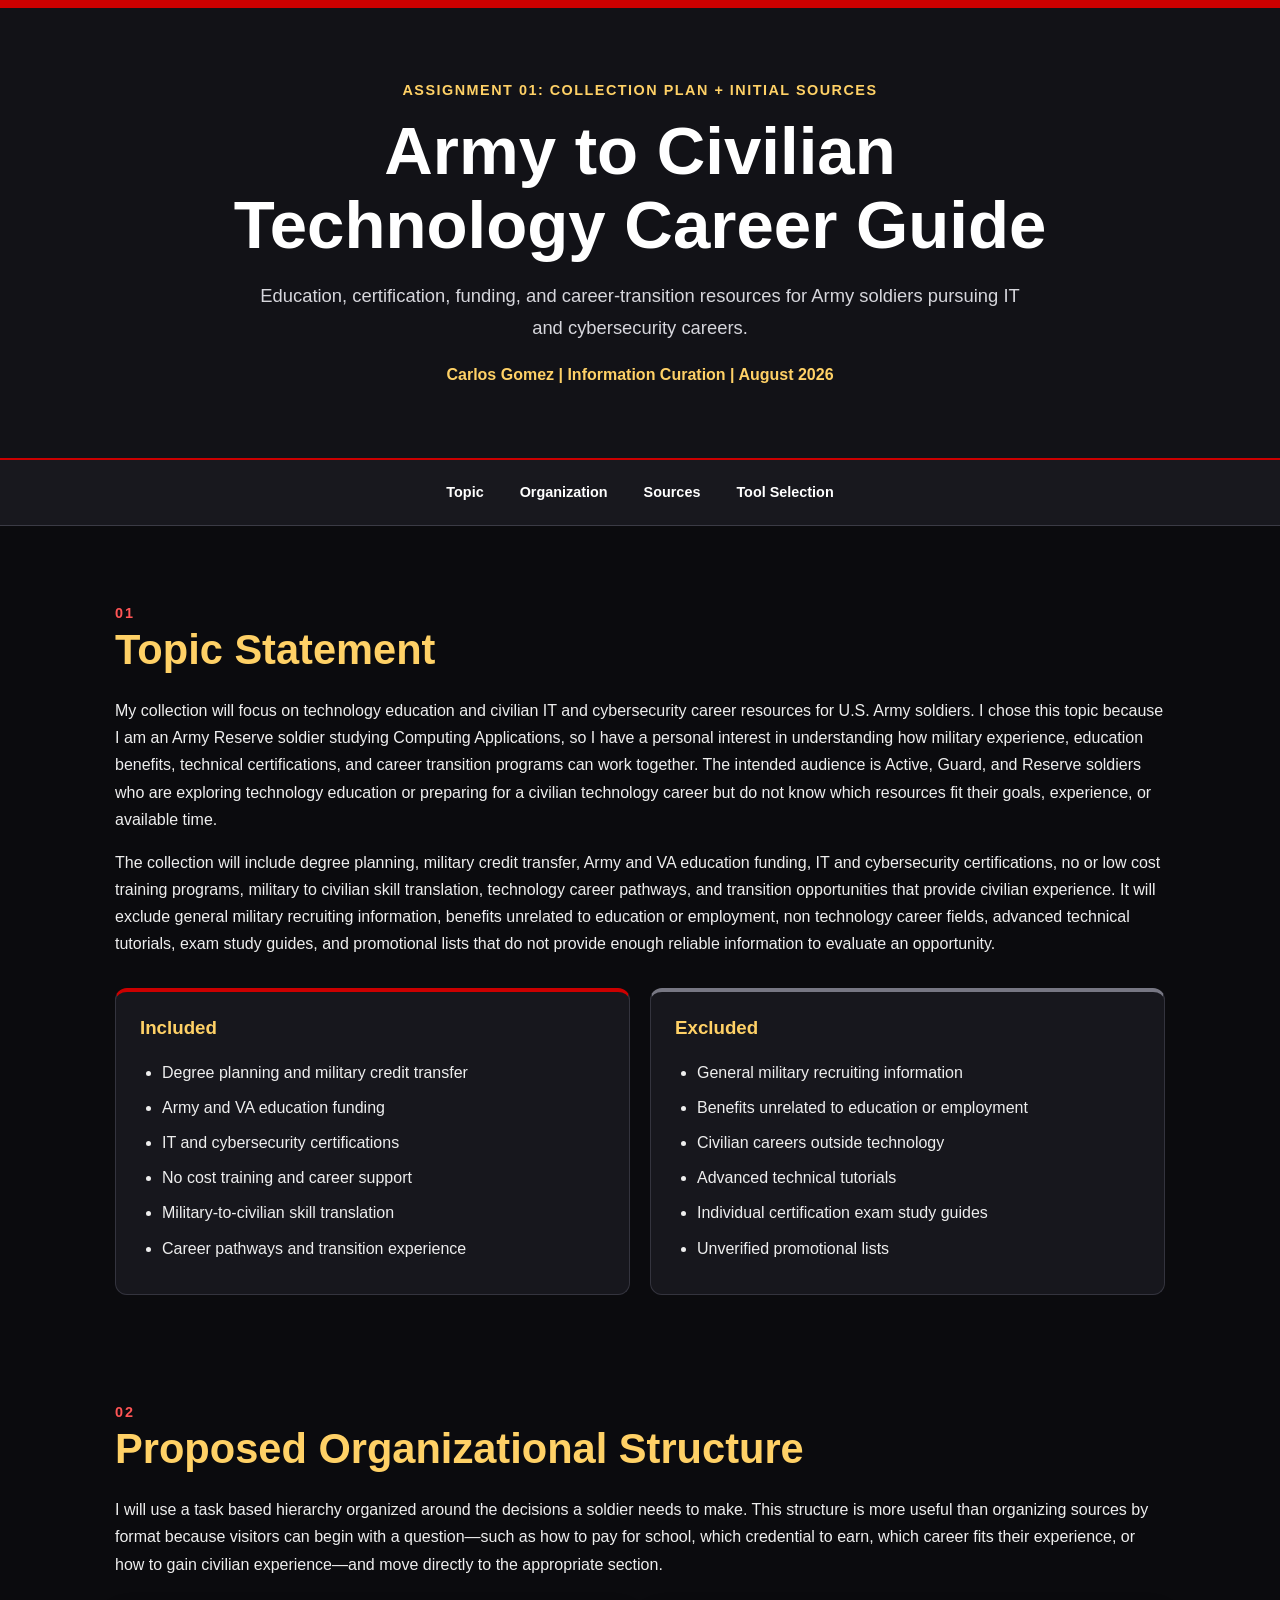
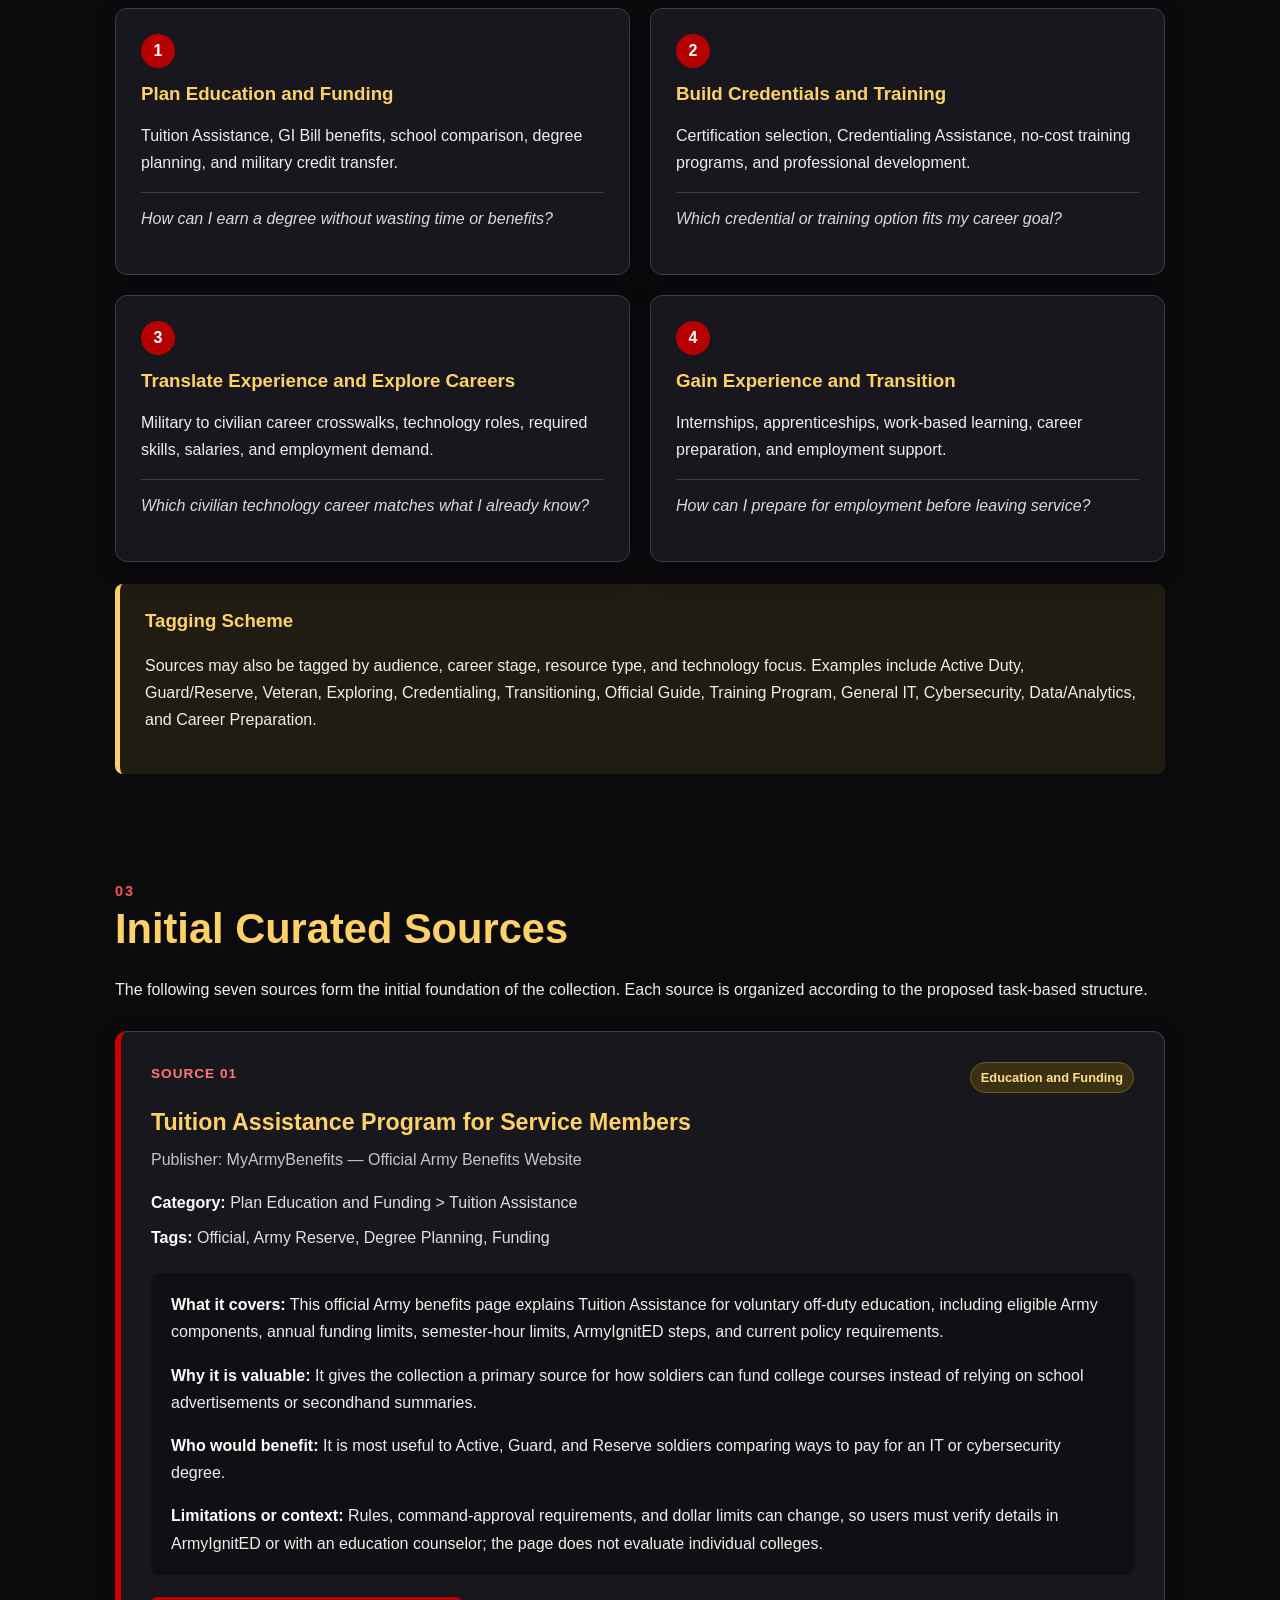
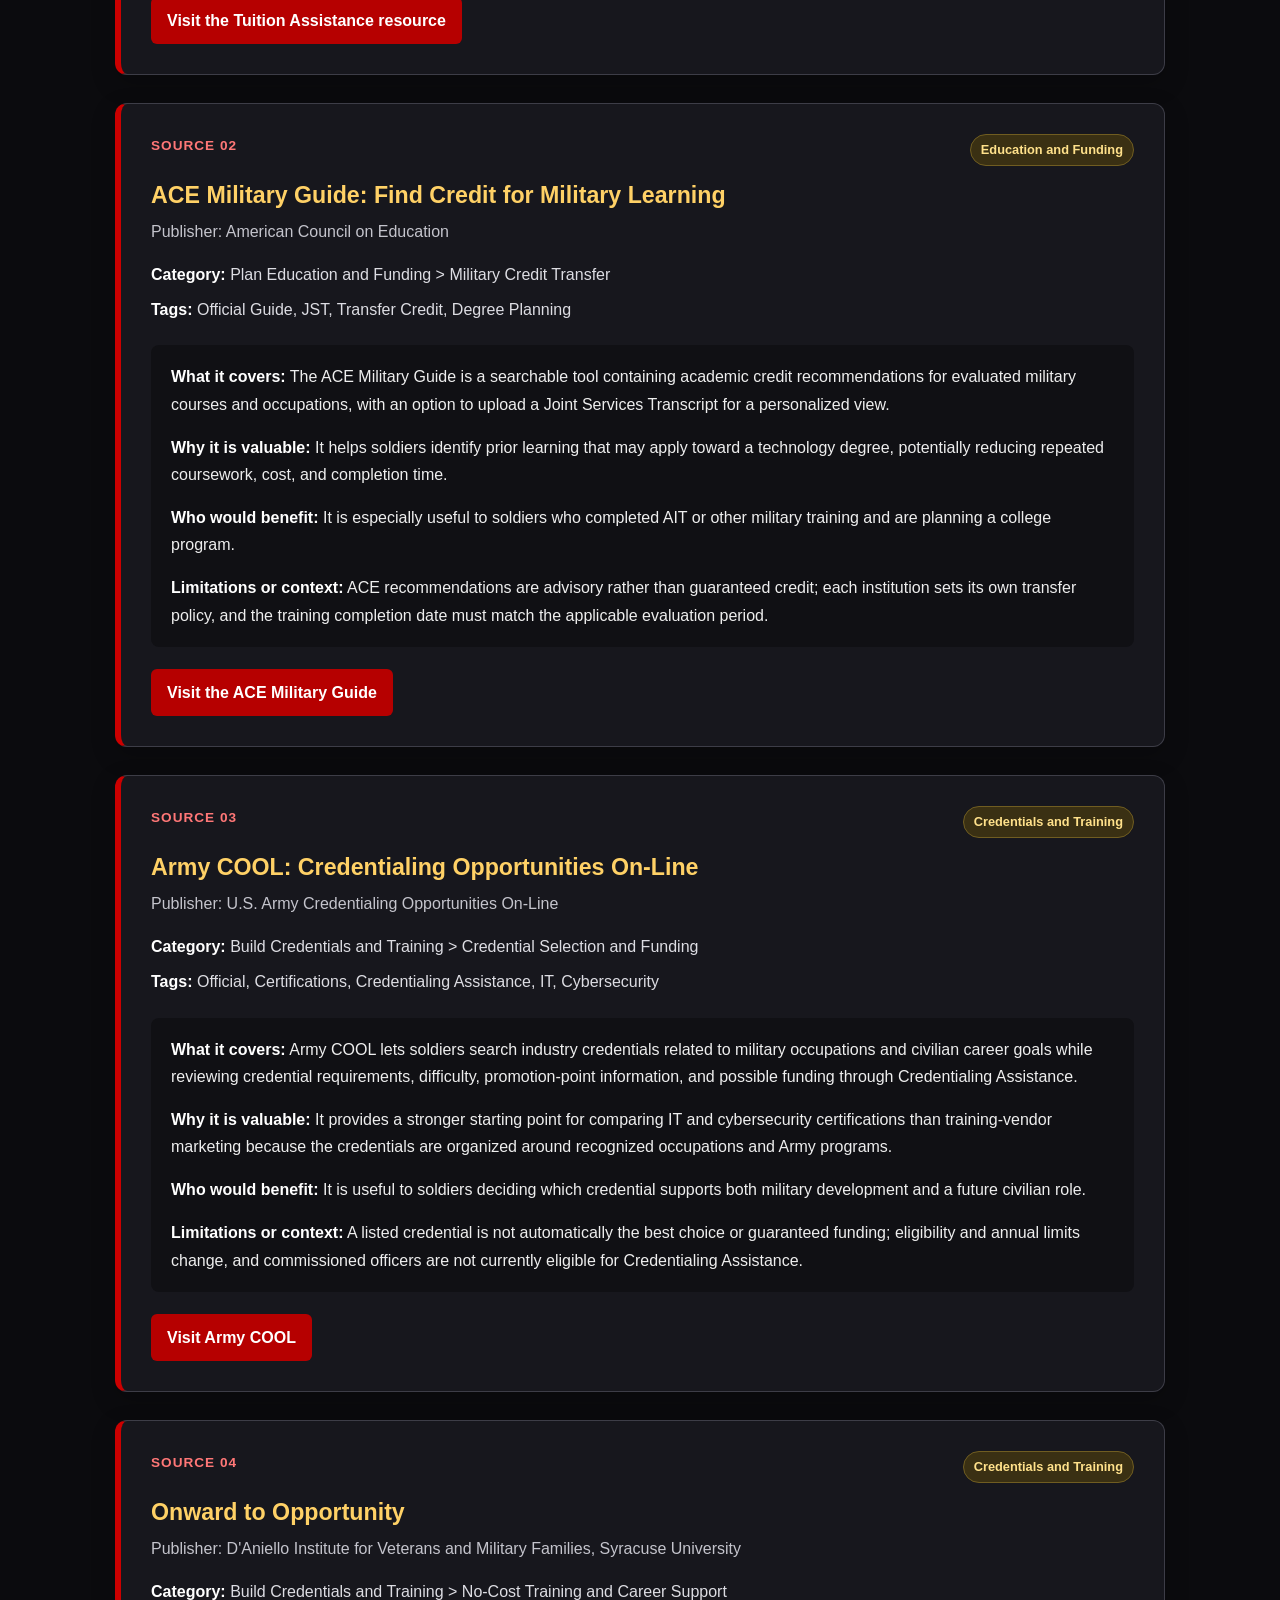
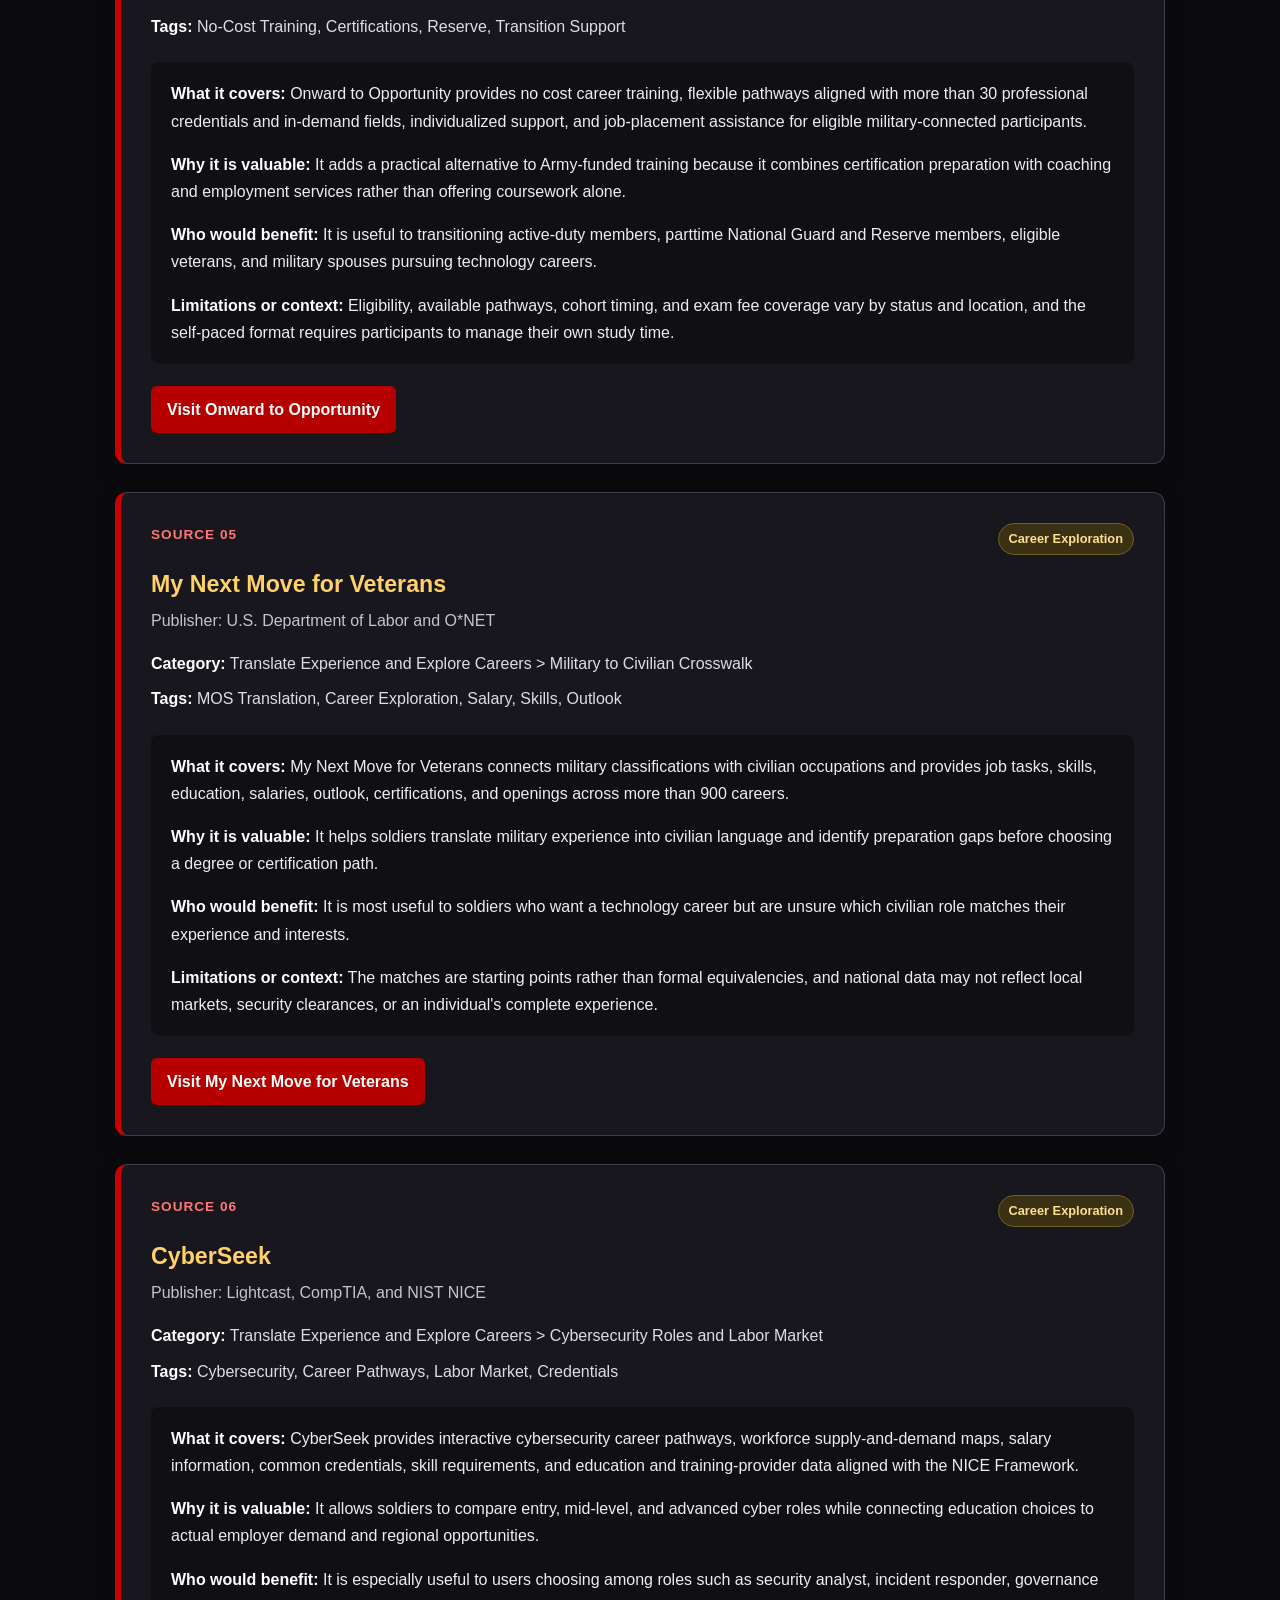
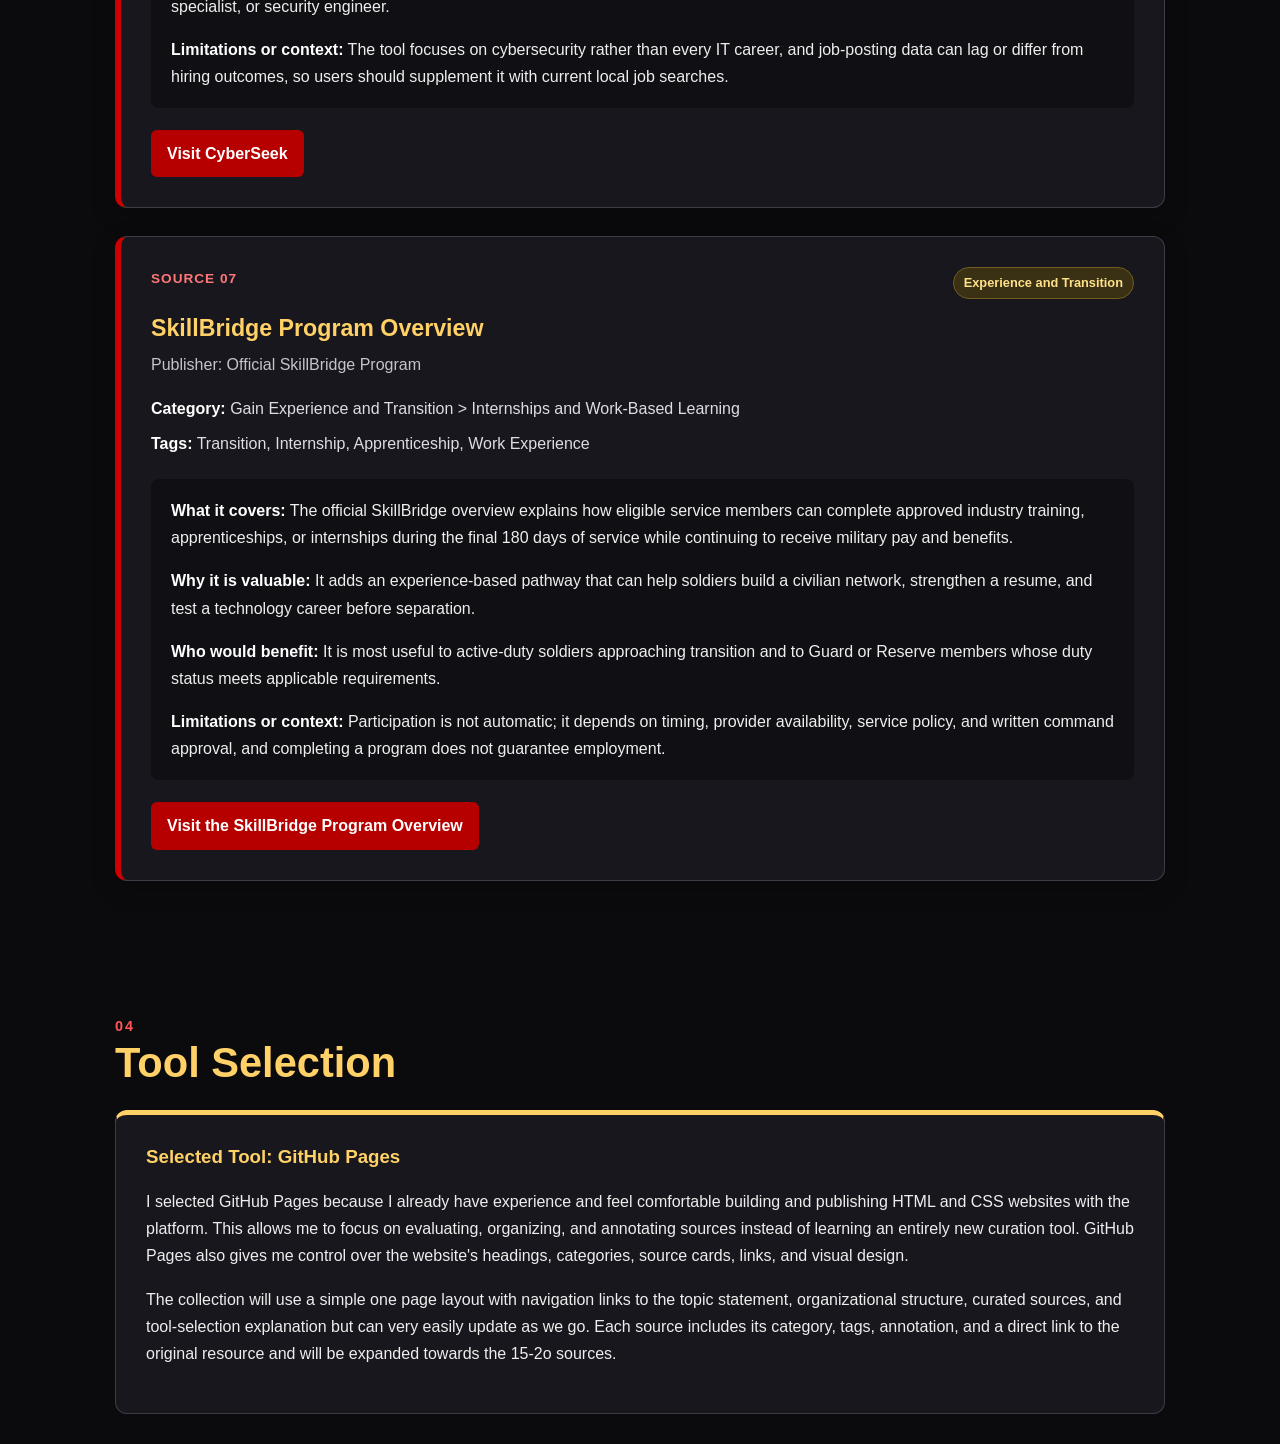
==== index.html @ 77d9b4c1 "Refactor text for consistency and clarity Updated various phrases for consistency and clarity throug" ====
<!DOCTYPE html>
<html lang="en">
<head>
    <meta charset="UTF-8">
    <meta name="viewport" content="width=device-width, initial-scale=1.0">

    <meta
        name="description"
        content="A curated collection of technology education and civilian IT and cybersecurity career resources for Army soldiers."
    >

    <title>Army to Civilian Technology Career Guide</title>

    <link rel="stylesheet" href="style.css">
</head>

<body>

    <header class="site-header">
        <div class="header-content">
            <p class="assignment-label">Assignment 01: Collection Plan + Initial Sources</p>

            <h1>Army to Civilian Technology Career Guide</h1>

            <p class="subtitle">
                Education, certification, funding, and career-transition resources
                for Army soldiers pursuing IT and cybersecurity careers.
            </p>

            <p class="student-information">
                Carlos Gomez | Information Curation | August 2026
            </p>
        </div>
    </header>

    <nav class="main-navigation" aria-label="Main navigation">
        <a href="#topic">Topic</a>
        <a href="#organization">Organization</a>
        <a href="#sources">Sources</a>
        <a href="#tool">Tool Selection</a>
    </nav>

    <main>

        <!-- SECTION 1: TOPIC STATEMENT -->
        <section id="topic" class="content-section">

            <p class="section-number">01</p>
            <h2>Topic Statement</h2>

            <p>
                My collection will focus on technology education and civilian IT and
                cybersecurity career resources for U.S. Army soldiers. I chose this
                topic because I am an Army Reserve soldier studying Computing
                Applications, so I have a personal interest in understanding how
                military experience, education benefits, technical certifications,
                and career transition programs can work together. The intended
                audience is Active, Guard, and Reserve soldiers who are exploring
                technology education or preparing for a civilian technology career
                but do not know which resources fit their goals, experience, or
                available time.
            </p>

            <p>
                The collection will include degree planning, military credit transfer,
                Army and VA education funding, IT and cybersecurity certifications,
                no or low cost training programs, military to civilian skill translation,
                technology career pathways, and transition opportunities that provide
                civilian experience. It will exclude general military recruiting
                information, benefits unrelated to education or employment,
                non technology career fields, advanced technical tutorials, exam study
                guides, and promotional lists that do not provide enough reliable
                information to evaluate an opportunity.
            </p>

            <div class="scope-grid">

                <article class="scope-card included">
                    <h3>Included</h3>

                    <ul>
                        <li>Degree planning and military credit transfer</li>
                        <li>Army and VA education funding</li>
                        <li>IT and cybersecurity certifications</li>
                        <li>No cost training and career support</li>
                        <li>Military-to-civilian skill translation</li>
                        <li>Career pathways and transition experience</li>
                    </ul>
                </article>

                <article class="scope-card excluded">
                    <h3>Excluded</h3>

                    <ul>
                        <li>General military recruiting information</li>
                        <li>Benefits unrelated to education or employment</li>
                        <li>Civilian careers outside technology</li>
                        <li>Advanced technical tutorials</li>
                        <li>Individual certification exam study guides</li>
                        <li>Unverified promotional lists</li>
                    </ul>
                </article>

            </div>
        </section>

        <!-- SECTION 2: ORGANIZATIONAL STRUCTURE -->
        <section id="organization" class="content-section">

            <p class="section-number">02</p>
            <h2>Proposed Organizational Structure</h2>

            <p>
                I will use a task based hierarchy organized around the decisions a
                soldier needs to make. This structure is more useful than organizing
                sources by format because visitors can begin with a question—such as
                how to pay for school, which credential to earn, which career fits
                their experience, or how to gain civilian experience—and move directly
                to the appropriate section.
            </p>

            <div class="category-grid">

                <article class="category-card">
                    <span class="category-number">1</span>
                    <h3>Plan Education and Funding</h3>

                    <p>
                        Tuition Assistance, GI Bill benefits, school comparison,
                        degree planning, and military credit transfer.
                    </p>

                    <p class="question">
                        How can I earn a degree without wasting time or benefits?
                    </p>
                </article>

                <article class="category-card">
                    <span class="category-number">2</span>
                    <h3>Build Credentials and Training</h3>

                    <p>
                        Certification selection, Credentialing Assistance, no-cost
                        training programs, and professional development.
                    </p>

                    <p class="question">
                        Which credential or training option fits my career goal?
                    </p>
                </article>

                <article class="category-card">
                    <span class="category-number">3</span>
                    <h3>Translate Experience and Explore Careers</h3>

                    <p>
                        Military to civilian career crosswalks, technology roles,
                        required skills, salaries, and employment demand.
                    </p>

                    <p class="question">
                        Which civilian technology career matches what I already know?
                    </p>
                </article>

                <article class="category-card">
                    <span class="category-number">4</span>
                    <h3>Gain Experience and Transition</h3>

                    <p>
                        Internships, apprenticeships, work-based learning, career
                        preparation, and employment support.
                    </p>

                    <p class="question">
                        How can I prepare for employment before leaving service?
                    </p>
                </article>

            </div>

            <div class="tagging-box">
                <h3>Tagging Scheme</h3>

                <p>
                    Sources may also be tagged by audience, career stage, resource
                    type, and technology focus. Examples include Active Duty,
                    Guard/Reserve, Veteran, Exploring, Credentialing, Transitioning,
                    Official Guide, Training Program, General IT, Cybersecurity,
                    Data/Analytics, and Career Preparation.
                </p>
            </div>
        </section>

        <!-- SECTION 3: INITIAL SOURCES -->
        <section id="sources" class="content-section">

            <p class="section-number">03</p>
            <h2>Initial Curated Sources</h2>

            <p class="section-introduction">
                The following seven sources form the initial foundation of the
                collection. Each source is organized according to the proposed
                task-based structure.
            </p>

            <!-- SOURCE 1 -->
            <article class="source-card">

                <div class="source-top">
                    <span class="source-number">Source 01</span>
                    <span class="category-badge">Education and Funding</span>
                </div>

                <h3>Tuition Assistance Program for Service Members</h3>

                <p class="publisher">
                    Publisher: MyArmyBenefits — Official Army Benefits Website
                </p>

                <p class="placement">
                    <strong>Category:</strong>
                    Plan Education and Funding &gt; Tuition Assistance
                </p>

                <p class="tags">
                    <strong>Tags:</strong>
                    Official, Army Reserve, Degree Planning, Funding
                </p>

                <div class="annotation">
                    <p>
                        <strong>What it covers:</strong> This official Army benefits
                        page explains Tuition Assistance for voluntary off-duty
                        education, including eligible Army components, annual funding
                        limits, semester-hour limits, ArmyIgnitED steps, and current
                        policy requirements.
                    </p>

                    <p>
                        <strong>Why it is valuable:</strong> It gives the collection a
                        primary source for how soldiers can fund college courses instead
                        of relying on school advertisements or secondhand summaries.
                    </p>

                    <p>
                        <strong>Who would benefit:</strong> It is most useful to Active,
                        Guard, and Reserve soldiers comparing ways to pay for an IT or
                        cybersecurity degree.
                    </p>

                    <p>
                        <strong>Limitations or context:</strong> Rules, command-approval
                        requirements, and dollar limits can change, so users must verify
                        details in ArmyIgnitED or with an education counselor; the page
                        does not evaluate individual colleges.
                    </p>
                </div>

                <a
                    class="source-link"
                    href="https://myarmybenefits.us.army.mil/Benefit-Library/Federal-Benefits/Tuition-Assistance-%28TA%29"
                    target="_blank"
                    rel="noopener noreferrer"
                >
                    Visit the Tuition Assistance resource
                </a>
            </article>

            <!-- SOURCE 2 -->
            <article class="source-card">

                <div class="source-top">
                    <span class="source-number">Source 02</span>
                    <span class="category-badge">Education and Funding</span>
                </div>

                <h3>ACE Military Guide: Find Credit for Military Learning</h3>

                <p class="publisher">
                    Publisher: American Council on Education
                </p>

                <p class="placement">
                    <strong>Category:</strong>
                    Plan Education and Funding &gt; Military Credit Transfer
                </p>

                <p class="tags">
                    <strong>Tags:</strong>
                    Official Guide, JST, Transfer Credit, Degree Planning
                </p>

                <div class="annotation">
                    <p>
                        <strong>What it covers:</strong> The ACE Military Guide is a
                        searchable tool containing academic credit recommendations for
                        evaluated military courses and occupations, with an option to
                        upload a Joint Services Transcript for a personalized view.
                    </p>

                    <p>
                        <strong>Why it is valuable:</strong> It helps soldiers identify
                        prior learning that may apply toward a technology degree,
                        potentially reducing repeated coursework, cost, and completion
                        time.
                    </p>

                    <p>
                        <strong>Who would benefit:</strong> It is especially useful to
                        soldiers who completed AIT or other military training and are
                        planning a college program.
                    </p>

                    <p>
                        <strong>Limitations or context:</strong> ACE recommendations are
                        advisory rather than guaranteed credit; each institution sets
                        its own transfer policy, and the training completion date must
                        match the applicable evaluation period.
                    </p>
                </div>

                <a
                    class="source-link"
                    href="https://militaryguide.acenet.edu/"
                    target="_blank"
                    rel="noopener noreferrer"
                >
                    Visit the ACE Military Guide
                </a>
            </article>

            <!-- SOURCE 3 -->
            <article class="source-card">

                <div class="source-top">
                    <span class="source-number">Source 03</span>
                    <span class="category-badge">Credentials and Training</span>
                </div>

                <h3>Army COOL: Credentialing Opportunities On-Line</h3>

                <p class="publisher">
                    Publisher: U.S. Army Credentialing Opportunities On-Line
                </p>

                <p class="placement">
                    <strong>Category:</strong>
                    Build Credentials and Training &gt; Credential Selection and Funding
                </p>

                <p class="tags">
                    <strong>Tags:</strong>
                    Official, Certifications, Credentialing Assistance, IT, Cybersecurity
                </p>

                <div class="annotation">
                    <p>
                        <strong>What it covers:</strong> Army COOL lets soldiers search
                        industry credentials related to military occupations and
                        civilian career goals while reviewing credential requirements,
                        difficulty, promotion-point information, and possible funding
                        through Credentialing Assistance.
                    </p>

                    <p>
                        <strong>Why it is valuable:</strong> It provides a stronger
                        starting point for comparing IT and cybersecurity certifications
                        than training-vendor marketing because the credentials are
                        organized around recognized occupations and Army programs.
                    </p>

                    <p>
                        <strong>Who would benefit:</strong> It is useful to soldiers
                        deciding which credential supports both military development
                        and a future civilian role.
                    </p>

                    <p>
                        <strong>Limitations or context:</strong> A listed credential is
                        not automatically the best choice or guaranteed funding;
                        eligibility and annual limits change, and commissioned officers
                        are not currently eligible for Credentialing Assistance.
                    </p>
                </div>

                <a
                    class="source-link"
                    href="https://www.cool.osd.mil/army/index.html"
                    target="_blank"
                    rel="noopener noreferrer"
                >
                    Visit Army COOL
                </a>
            </article>

            <!-- SOURCE 4 -->
            <article class="source-card">

                <div class="source-top">
                    <span class="source-number">Source 04</span>
                    <span class="category-badge">Credentials and Training</span>
                </div>

                <h3>Onward to Opportunity</h3>

                <p class="publisher">
                    Publisher: D'Aniello Institute for Veterans and Military Families,
                    Syracuse University
                </p>

                <p class="placement">
                    <strong>Category:</strong>
                    Build Credentials and Training &gt; No-Cost Training and Career Support
                </p>

                <p class="tags">
                    <strong>Tags:</strong>
                    No-Cost Training, Certifications, Reserve, Transition Support
                </p>

                <div class="annotation">
                    <p>
                        <strong>What it covers:</strong> Onward to Opportunity provides
                        no cost career training, flexible pathways aligned with more
                        than 30 professional credentials and in-demand fields,
                        individualized support, and job-placement assistance for
                        eligible military-connected participants.
                    </p>

                    <p>
                        <strong>Why it is valuable:</strong> It adds a practical
                        alternative to Army-funded training because it combines
                        certification preparation with coaching and employment services
                        rather than offering coursework alone.
                    </p>

                    <p>
                        <strong>Who would benefit:</strong> It is useful to transitioning
                        active-duty members, parttime National Guard and Reserve
                        members, eligible veterans, and military spouses pursuing
                        technology careers.
                    </p>

                    <p>
                        <strong>Limitations or context:</strong> Eligibility, available
                        pathways, cohort timing, and exam fee coverage vary by status
                        and location, and the self-paced format requires participants
                        to manage their own study time.
                    </p>
                </div>

                <a
                    class="source-link"
                    href="https://ivmf.syracuse.edu/programs/career-training/about-o2o/"
                    target="_blank"
                    rel="noopener noreferrer"
                >
                    Visit Onward to Opportunity
                </a>
            </article>

            <!-- SOURCE 5 -->
            <article class="source-card">

                <div class="source-top">
                    <span class="source-number">Source 05</span>
                    <span class="category-badge">Career Exploration</span>
                </div>

                <h3>My Next Move for Veterans</h3>

                <p class="publisher">
                    Publisher: U.S. Department of Labor and O*NET
                </p>

                <p class="placement">
                    <strong>Category:</strong>
                    Translate Experience and Explore Careers &gt;
                    Military to Civilian Crosswalk
                </p>

                <p class="tags">
                    <strong>Tags:</strong>
                    MOS Translation, Career Exploration, Salary, Skills, Outlook
                </p>

                <div class="annotation">
                    <p>
                        <strong>What it covers:</strong> My Next Move for Veterans
                        connects military classifications with civilian occupations and
                        provides job tasks, skills, education, salaries, outlook,
                        certifications, and openings across more than 900 careers.
                    </p>

                    <p>
                        <strong>Why it is valuable:</strong> It helps soldiers translate
                        military experience into civilian language and identify
                        preparation gaps before choosing a degree or certification
                        path.
                    </p>

                    <p>
                        <strong>Who would benefit:</strong> It is most useful to soldiers
                        who want a technology career but are unsure which civilian role
                        matches their experience and interests.
                    </p>

                    <p>
                        <strong>Limitations or context:</strong> The matches are starting
                        points rather than formal equivalencies, and national data may
                        not reflect local markets, security clearances, or an
                        individual's complete experience.
                    </p>
                </div>

                <a
                    class="source-link"
                    href="https://www.mynextmove.org/vets/"
                    target="_blank"
                    rel="noopener noreferrer"
                >
                    Visit My Next Move for Veterans
                </a>
            </article>

            <!-- SOURCE 6 -->
            <article class="source-card">

                <div class="source-top">
                    <span class="source-number">Source 06</span>
                    <span class="category-badge">Career Exploration</span>
                </div>

                <h3>CyberSeek</h3>

                <p class="publisher">
                    Publisher: Lightcast, CompTIA, and NIST NICE
                </p>

                <p class="placement">
                    <strong>Category:</strong>
                    Translate Experience and Explore Careers &gt;
                    Cybersecurity Roles and Labor Market
                </p>

                <p class="tags">
                    <strong>Tags:</strong>
                    Cybersecurity, Career Pathways, Labor Market, Credentials
                </p>

                <div class="annotation">
                    <p>
                        <strong>What it covers:</strong> CyberSeek provides interactive
                        cybersecurity career pathways, workforce supply-and-demand
                        maps, salary information, common credentials, skill
                        requirements, and education and training-provider data aligned
                        with the NICE Framework.
                    </p>

                    <p>
                        <strong>Why it is valuable:</strong> It allows soldiers to
                        compare entry, mid-level, and advanced cyber roles while
                        connecting education choices to actual employer demand and
                        regional opportunities.
                    </p>

                    <p>
                        <strong>Who would benefit:</strong> It is especially useful to
                        users choosing among roles such as security analyst, incident
                        responder, governance specialist, or security engineer.
                    </p>

                    <p>
                        <strong>Limitations or context:</strong> The tool focuses on
                        cybersecurity rather than every IT career, and job-posting data
                        can lag or differ from hiring outcomes, so users should
                        supplement it with current local job searches.
                    </p>
                </div>

                <a
                    class="source-link"
                    href="https://www.cyberseek.org/"
                    target="_blank"
                    rel="noopener noreferrer"
                >
                    Visit CyberSeek
                </a>
            </article>

            <!-- SOURCE 7 -->
            <article class="source-card">

                <div class="source-top">
                    <span class="source-number">Source 07</span>
                    <span class="category-badge">Experience and Transition</span>
                </div>

                <h3>SkillBridge Program Overview</h3>

                <p class="publisher">
                    Publisher: Official SkillBridge Program
                </p>

                <p class="placement">
                    <strong>Category:</strong>
                    Gain Experience and Transition &gt;
                    Internships and Work-Based Learning
                </p>

                <p class="tags">
                    <strong>Tags:</strong>
                    Transition, Internship, Apprenticeship, Work Experience
                </p>

                <div class="annotation">
                    <p>
                        <strong>What it covers:</strong> The official SkillBridge
                        overview explains how eligible service members can complete
                        approved industry training, apprenticeships, or internships
                        during the final 180 days of service while continuing to
                        receive military pay and benefits.
                    </p>

                    <p>
                        <strong>Why it is valuable:</strong> It adds an experience-based
                        pathway that can help soldiers build a civilian network,
                        strengthen a resume, and test a technology career before
                        separation.
                    </p>

                    <p>
                        <strong>Who would benefit:</strong> It is most useful to
                        active-duty soldiers approaching transition and to Guard or
                        Reserve members whose duty status meets applicable requirements.
                    </p>

                    <p>
                        <strong>Limitations or context:</strong> Participation is not
                        automatic; it depends on timing, provider availability, service
                        policy, and written command approval, and completing a program
                        does not guarantee employment.
                    </p>
                </div>

                <a
                    class="source-link"
                    href="https://skillbridge.mil/programoverview"
                    target="_blank"
                    rel="noopener noreferrer"
                >
                    Visit the SkillBridge Program Overview
                </a>
            </article>

        </section>

        <!-- SECTION 4: TOOL SELECTION -->
        <section id="tool" class="content-section">

            <p class="section-number">04</p>
            <h2>Tool Selection</h2>

            <div class="tool-card">
                <h3>Selected Tool: GitHub Pages</h3>

                <p>
                    I selected GitHub Pages because I already have experience and feel comfortable building
                    and publishing HTML and CSS websites with the platform. This allows
                    me to focus on evaluating, organizing, and annotating sources
                    instead of learning an entirely new curation tool. GitHub Pages
                    also gives me control over the website's headings, categories,
                    source cards, links, and visual design.
                </p>

                <p>
                    The collection will use a simple one page layout with navigation
                    links to the topic statement, organizational structure, curated
                    sources, and tool-selection explanation but can very easily update as we go. Each source includes its
                    category, tags, annotation, and a direct link to the original
                    resource and will be expanded towards the 15-2o sources.
                    
        
            </div>
        </section>

    </main>

    

</body>
</html>
---- style.css ----
/* BASIC PAGE SETTINGS */

* {
    box-sizing: border-box;
}

html {
    scroll-behavior: smooth;
}

body {
    margin: 0;
    background-color: #0b0b0e;
    color: #eeeeee;
    font-family: Arial, Helvetica, sans-serif;
    font-size: 16px;
    line-height: 1.7;
}

a {
    color: #ff7777;
}

a:hover,
a:focus {
    color: #ffd166;
}


/* HEADER */

.site-header {
    padding: 70px 24px;
    background-color: #121217;
    border-top: 8px solid #cc0000;
    border-bottom: 2px solid #cc0000;
    text-align: center;
}

.header-content {
    width: min(950px, 100%);
    margin: 0 auto;
}

.assignment-label {
    margin: 0 0 12px;
    color: #ffd166;
    font-size: 0.9rem;
    font-weight: bold;
    letter-spacing: 1.5px;
    text-transform: uppercase;
}

.site-header h1 {
    max-width: 850px;
    margin: 0 auto 18px;
    color: #ffffff;
    font-size: clamp(2.2rem, 6vw, 4.2rem);
    line-height: 1.1;
}

.subtitle {
    max-width: 760px;
    margin: 0 auto 18px;
    color: #d6d6dc;
    font-size: 1.15rem;
}

.student-information {
    margin: 0;
    color: #ffd166;
    font-weight: bold;
}


/* NAVIGATION */

.main-navigation {
    position: sticky;
    top: 0;
    z-index: 10;
    display: flex;
    justify-content: center;
    gap: 10px;
    padding: 13px 20px;
    background-color: #18181e;
    border-bottom: 1px solid #3b3b45;
}

.main-navigation a {
    padding: 7px 13px;
    color: #ffffff;
    font-size: 0.9rem;
    font-weight: bold;
    text-decoration: none;
    border-radius: 6px;
}

.main-navigation a:hover,
.main-navigation a:focus {
    color: #ffd166;
    background-color: #292931;
}


/* MAIN CONTENT */

main {
    width: min(1050px, calc(100% - 32px));
    margin: 0 auto;
}

.content-section {
    padding: 75px 0 30px;
    scroll-margin-top: 70px;
}

.section-number {
    margin: 0;
    color: #ff5555;
    font-size: 0.9rem;
    font-weight: bold;
    letter-spacing: 2px;
}

h2 {
    margin: 0 0 22px;
    color: #ffd166;
    font-size: clamp(1.8rem, 4vw, 2.6rem);
    line-height: 1.2;
}

h3 {
    margin-top: 0;
    color: #ffffff;
    line-height: 1.3;
}

.section-introduction {
    margin-bottom: 28px;
}


/* SCOPE CARDS */

.scope-grid {
    display: grid;
    grid-template-columns: repeat(2, 1fr);
    gap: 20px;
    margin-top: 30px;
}

.scope-card {
    padding: 24px;
    background-color: #17171d;
    border: 1px solid #34343e;
    border-radius: 12px;
}

.scope-card h3 {
    color: #ffd166;
}

.scope-card ul {
    margin-bottom: 0;
    padding-left: 22px;
}

.scope-card li {
    margin-bottom: 8px;
}

.included {
    border-top: 4px solid #cc0000;
}

.excluded {
    border-top: 4px solid #777783;
}


/* ORGANIZATION CARDS */

.category-grid {
    display: grid;
    grid-template-columns: repeat(2, 1fr);
    gap: 20px;
    margin-top: 30px;
}

.category-card {
    padding: 25px;
    background-color: #17171d;
    border: 1px solid #3d3d47;
    border-radius: 12px;
    box-shadow: 0 8px 24px rgba(0, 0, 0, 0.22);
}

.category-card h3 {
    margin-bottom: 10px;
    color: #ffd166;
}

.category-number {
    display: inline-flex;
    align-items: center;
    justify-content: center;
    width: 34px;
    height: 34px;
    margin-bottom: 14px;
    background-color: #b60000;
    color: #ffffff;
    font-weight: bold;
    border-radius: 50%;
}

.question {
    padding-top: 12px;
    color: #d8d8df;
    font-style: italic;
    border-top: 1px solid #3d3d47;
}

.tagging-box {
    margin-top: 22px;
    padding: 25px;
    background-color: #211c12;
    border-left: 5px solid #ffd166;
    border-radius: 8px;
}

.tagging-box h3 {
    color: #ffd166;
}


/* SOURCE CARDS */

.source-card {
    margin-bottom: 28px;
    padding: 30px;
    background-color: #17171d;
    border: 1px solid #3d3d47;
    border-left: 6px solid #cc0000;
    border-radius: 12px;
    box-shadow: 0 8px 24px rgba(0, 0, 0, 0.22);
}

.source-top {
    display: flex;
    flex-wrap: wrap;
    justify-content: space-between;
    gap: 10px;
    margin-bottom: 14px;
}

.source-number {
    color: #ff7777;
    font-size: 0.85rem;
    font-weight: bold;
    letter-spacing: 1px;
    text-transform: uppercase;
}

.category-badge {
    padding: 4px 10px;
    background-color: #3a3013;
    color: #ffe18b;
    font-size: 0.8rem;
    font-weight: bold;
    border: 1px solid #705d21;
    border-radius: 20px;
}

.source-card h3 {
    margin-bottom: 8px;
    color: #ffd166;
    font-size: 1.45rem;
}

.publisher {
    margin-top: 0;
    color: #c4c4cc;
}

.placement,
.tags {
    margin: 8px 0;
    color: #ddddE3;
}

.annotation {
    margin: 22px 0;
    padding: 18px 20px;
    background-color: #101014;
    border-radius: 8px;
}

.annotation p:first-child {
    margin-top: 0;
}

.annotation p:last-child {
    margin-bottom: 0;
}

.annotation strong,
.placement strong,
.tags strong {
    color: #ffffff;
}

.source-link {
    display: inline-block;
    padding: 10px 16px;
    background-color: #b60000;
    color: #ffffff;
    font-weight: bold;
    text-decoration: none;
    border-radius: 6px;
}

.source-link:hover,
.source-link:focus {
    background-color: #ffd166;
    color: #111111;
}


/* TOOL SECTION */

.tool-card {
    padding: 30px;
    background-color: #17171d;
    border: 1px solid #3d3d47;
    border-top: 5px solid #ffd166;
    border-radius: 12px;
}

.tool-card h3 {
    color: #ffd166;
}


/* FOOTER */

footer {
    margin-top: 70px;
    padding: 30px 20px;
    background-color: #121217;
    color: #b9b9c1;
    text-align: center;
    border-top: 2px solid #cc0000;
}

footer p {
    margin: 4px 0;
}


/* MOBILE LAYOUT */

@media (max-width: 700px) {

    .site-header {
        padding: 50px 20px;
    }

    .main-navigation {
        position: static;
        flex-wrap: wrap;
    }

    .scope-grid,
    .category-grid {
        grid-template-columns: 1fr;
    }

    .content-section {
        padding-top: 55px;
    }

    .source-card,
    .tool-card {
        padding: 22px;
    }
}
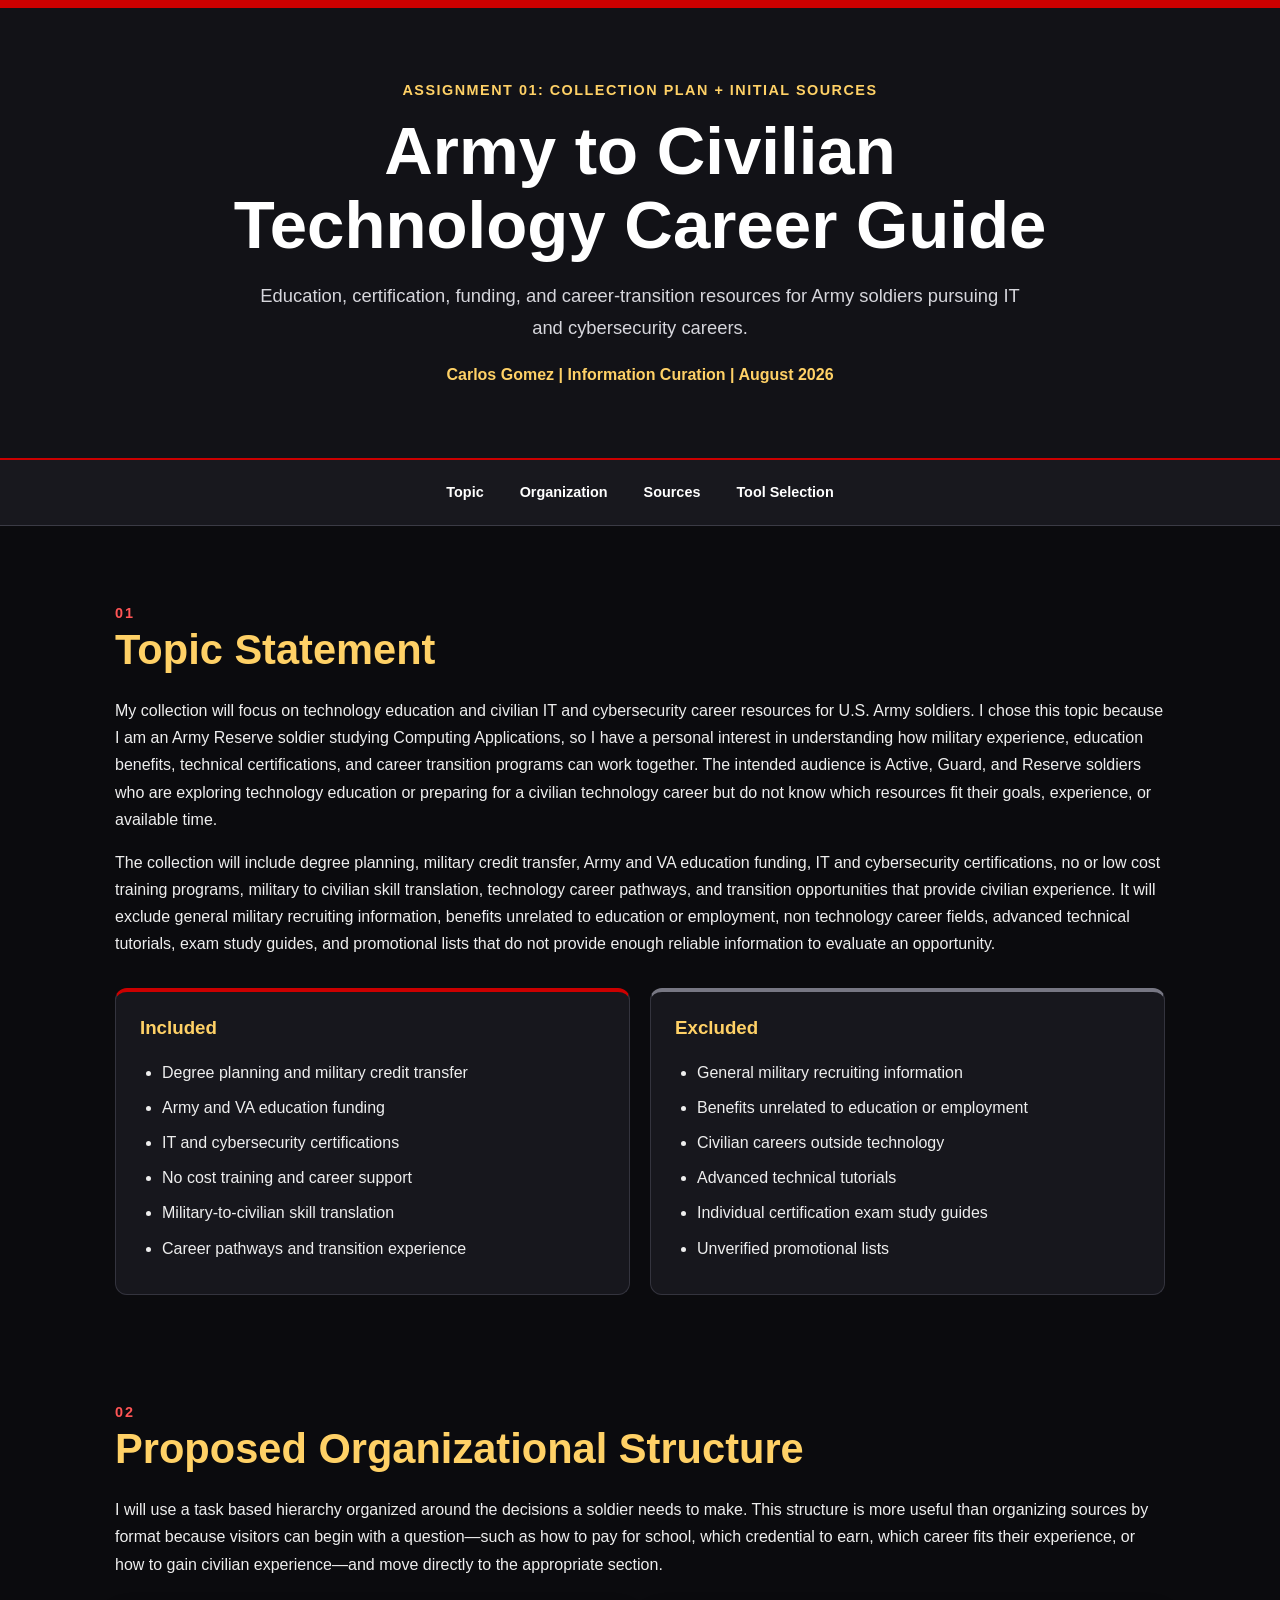
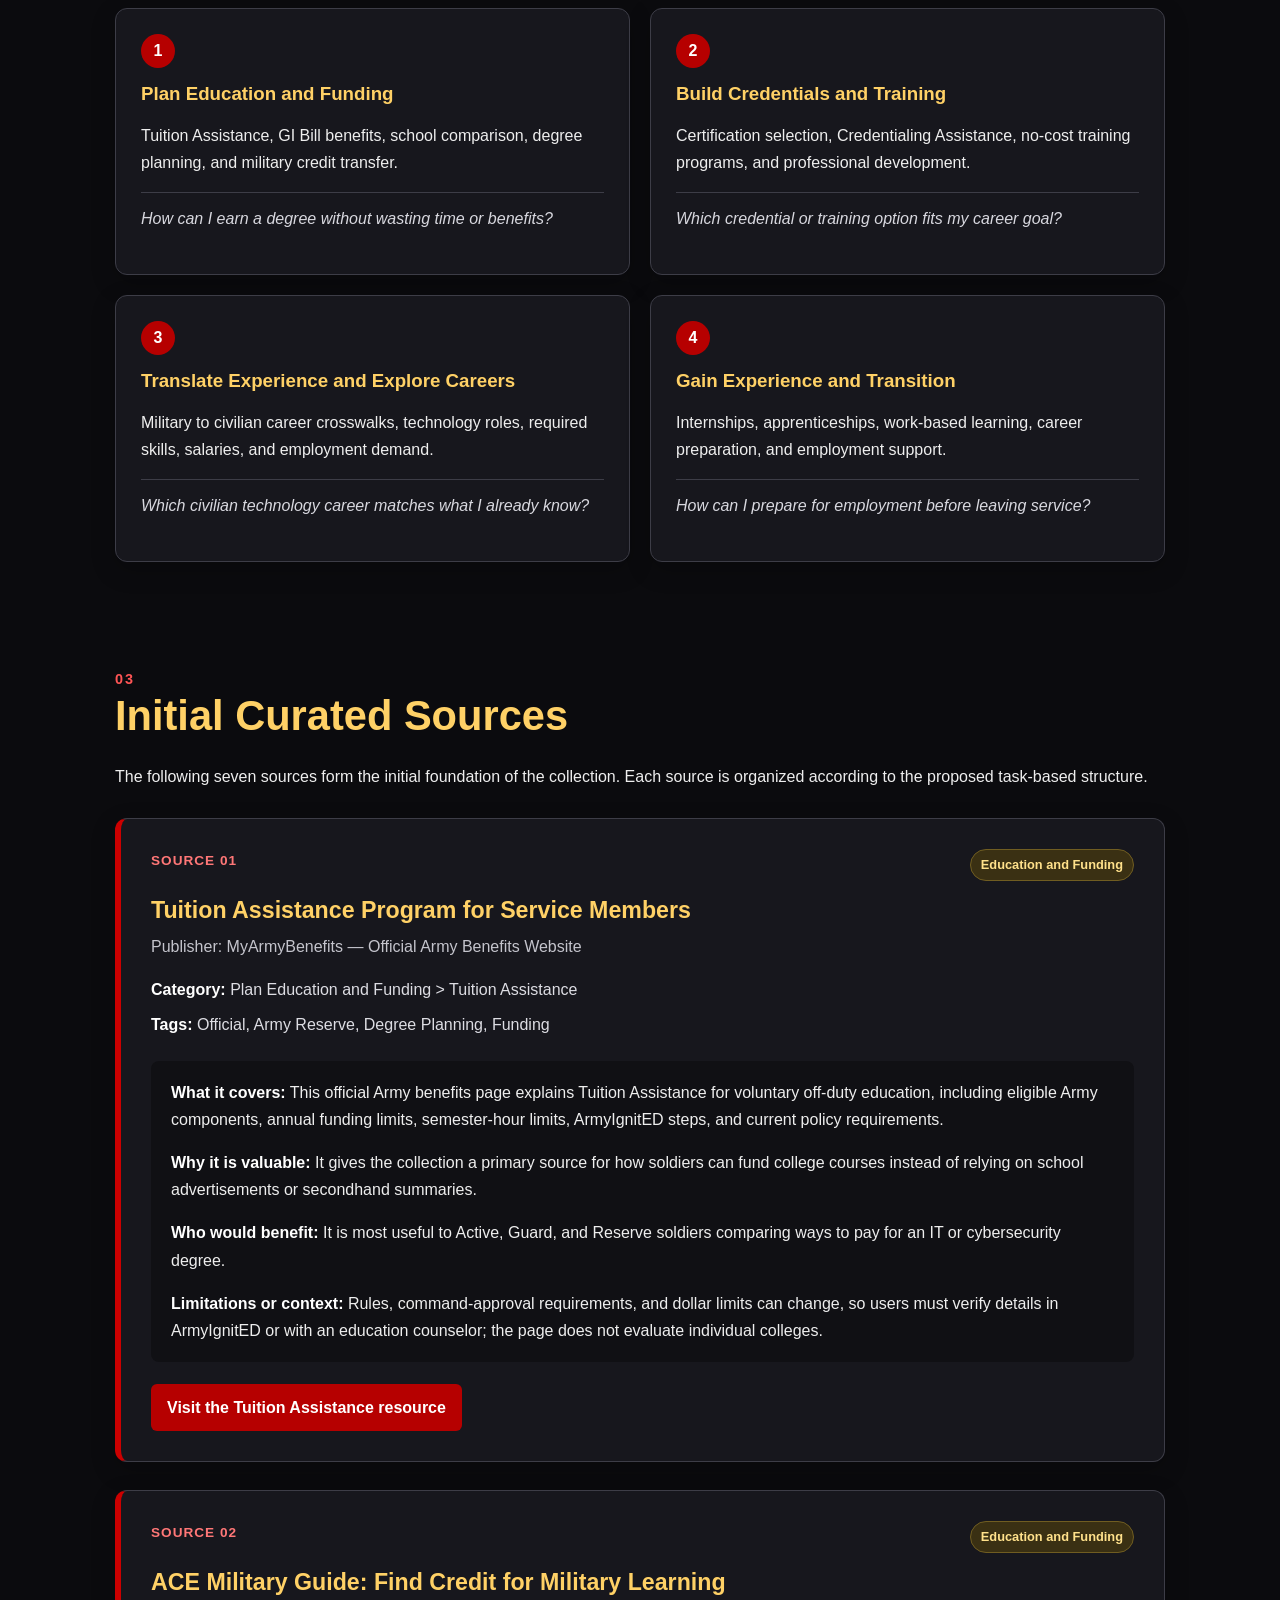
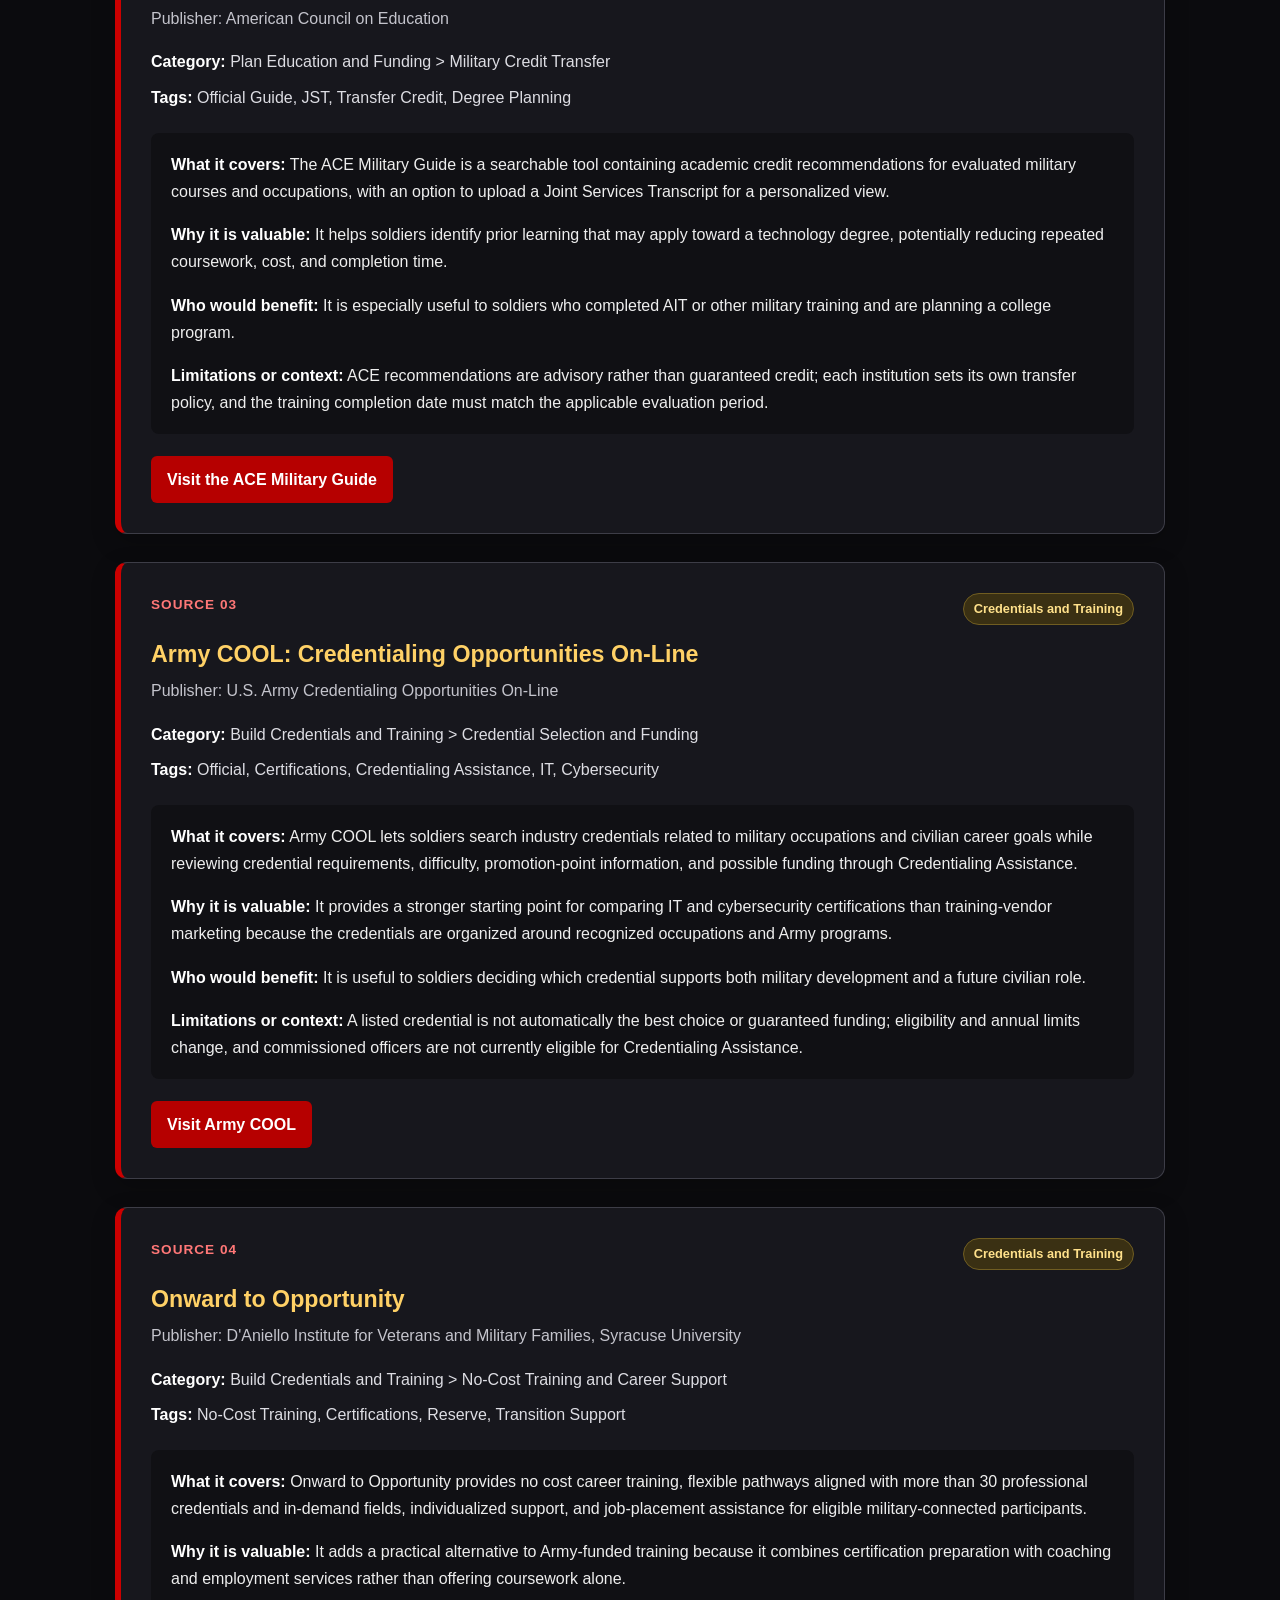
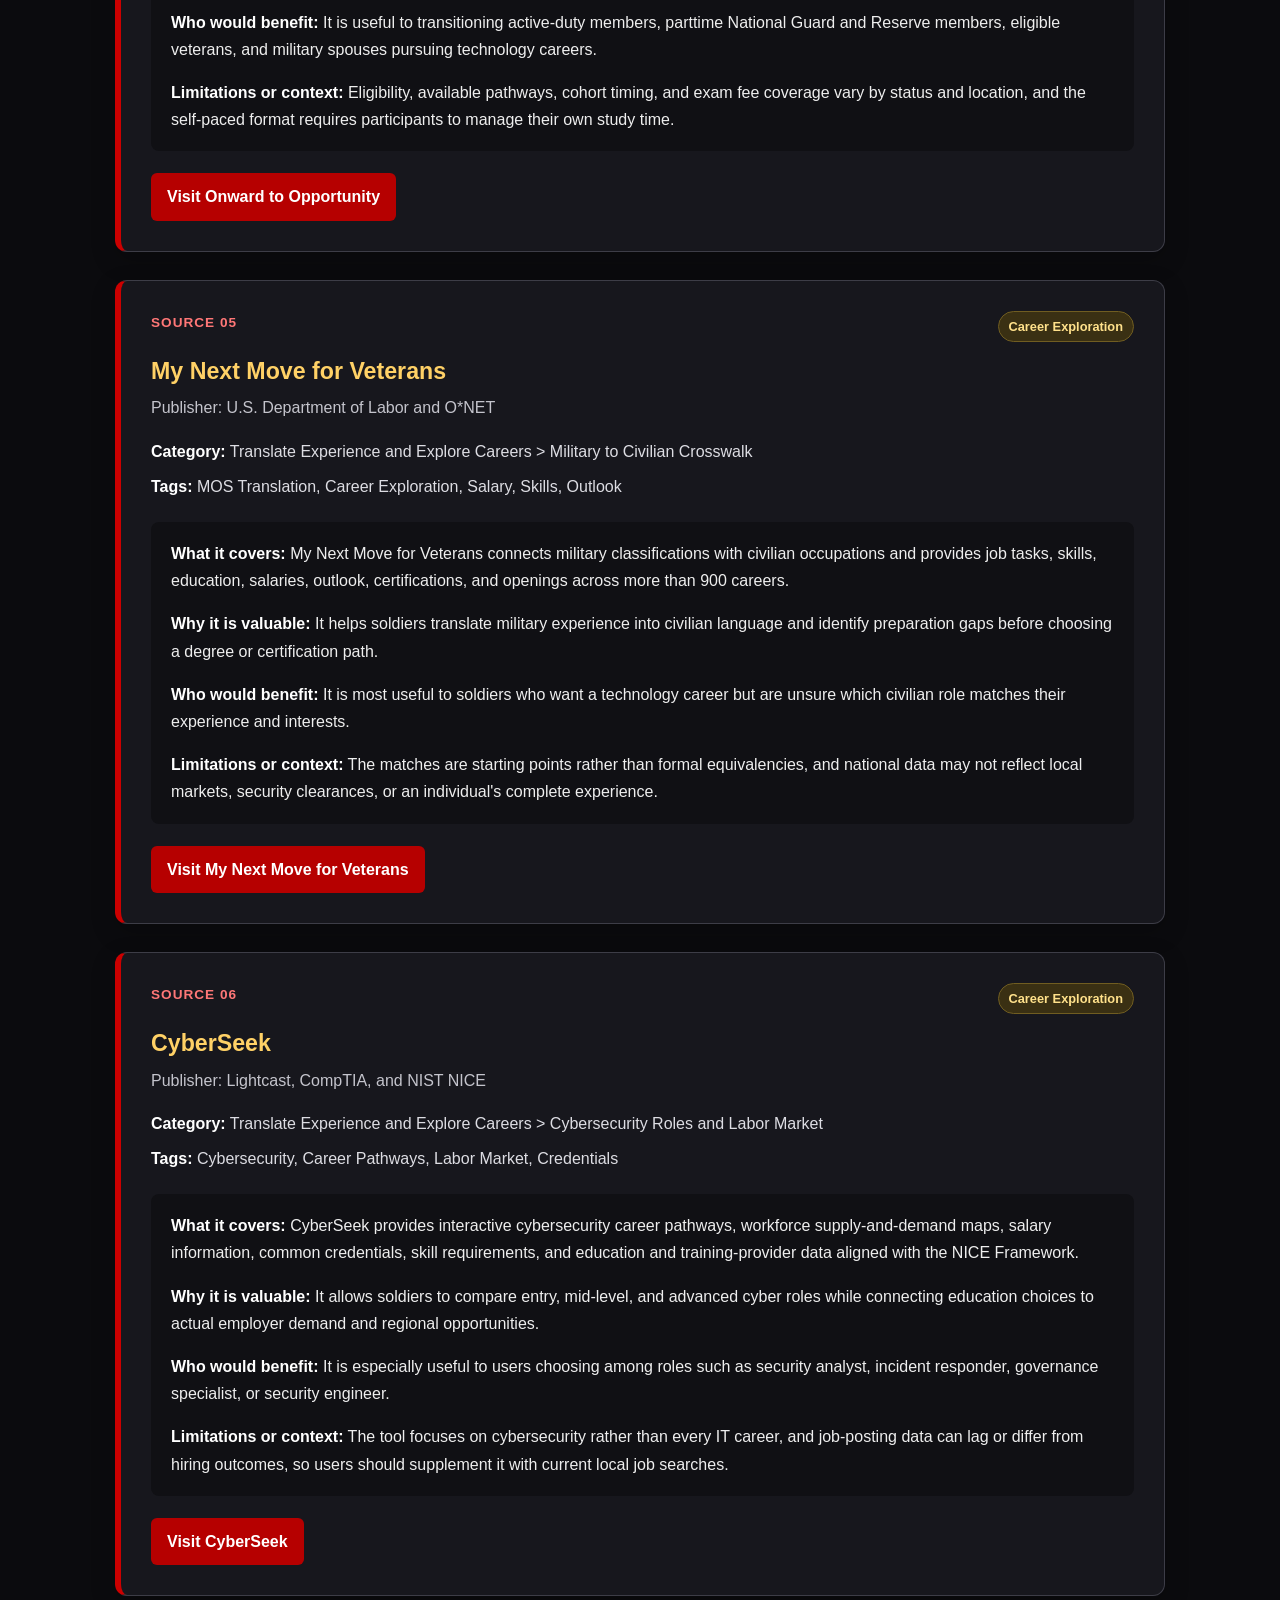
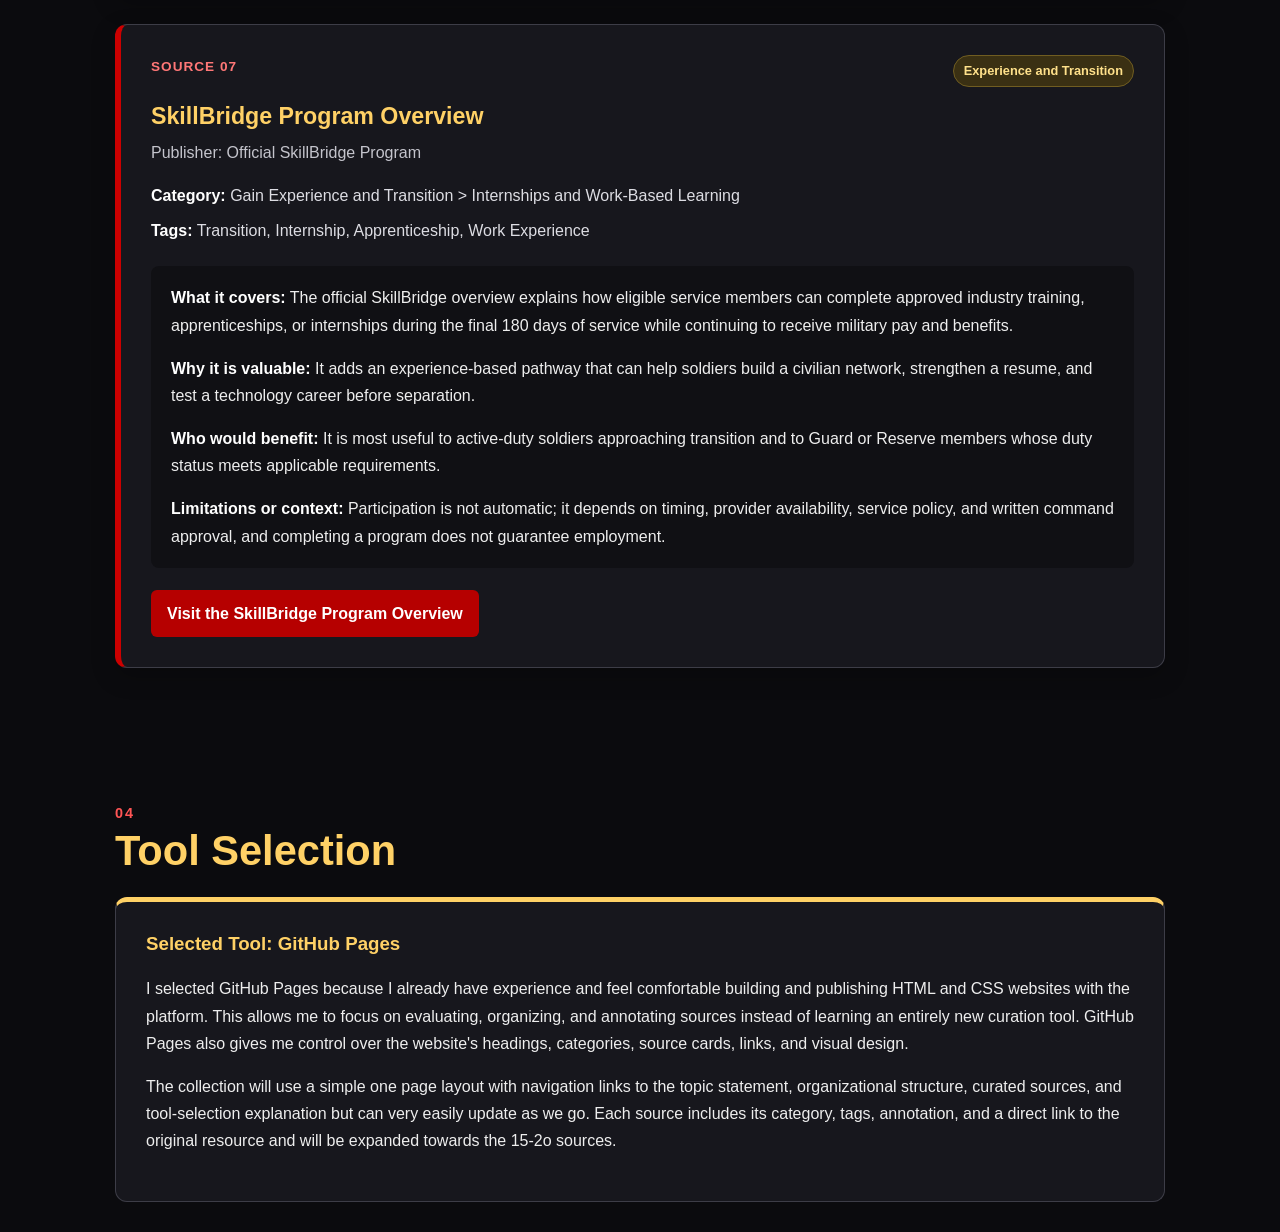
==== commit 1fa19eae: "Remove tagging box section from index.html Removed the tagging box and its content from the HTML." ====
--- a/index.html
+++ b/index.html
@@ -179,16 +179,7 @@
 
             </div>
 
-            <div class="tagging-box">
-                <h3>Tagging Scheme</h3>
-
-                <p>
-                    Sources may also be tagged by audience, career stage, resource
-                    type, and technology focus. Examples include Active Duty,
-                    Guard/Reserve, Veteran, Exploring, Credentialing, Transitioning,
-                    Official Guide, Training Program, General IT, Cybersecurity,
-                    Data/Analytics, and Career Preparation.
-                </p>
+        
             </div>
         </section>
 
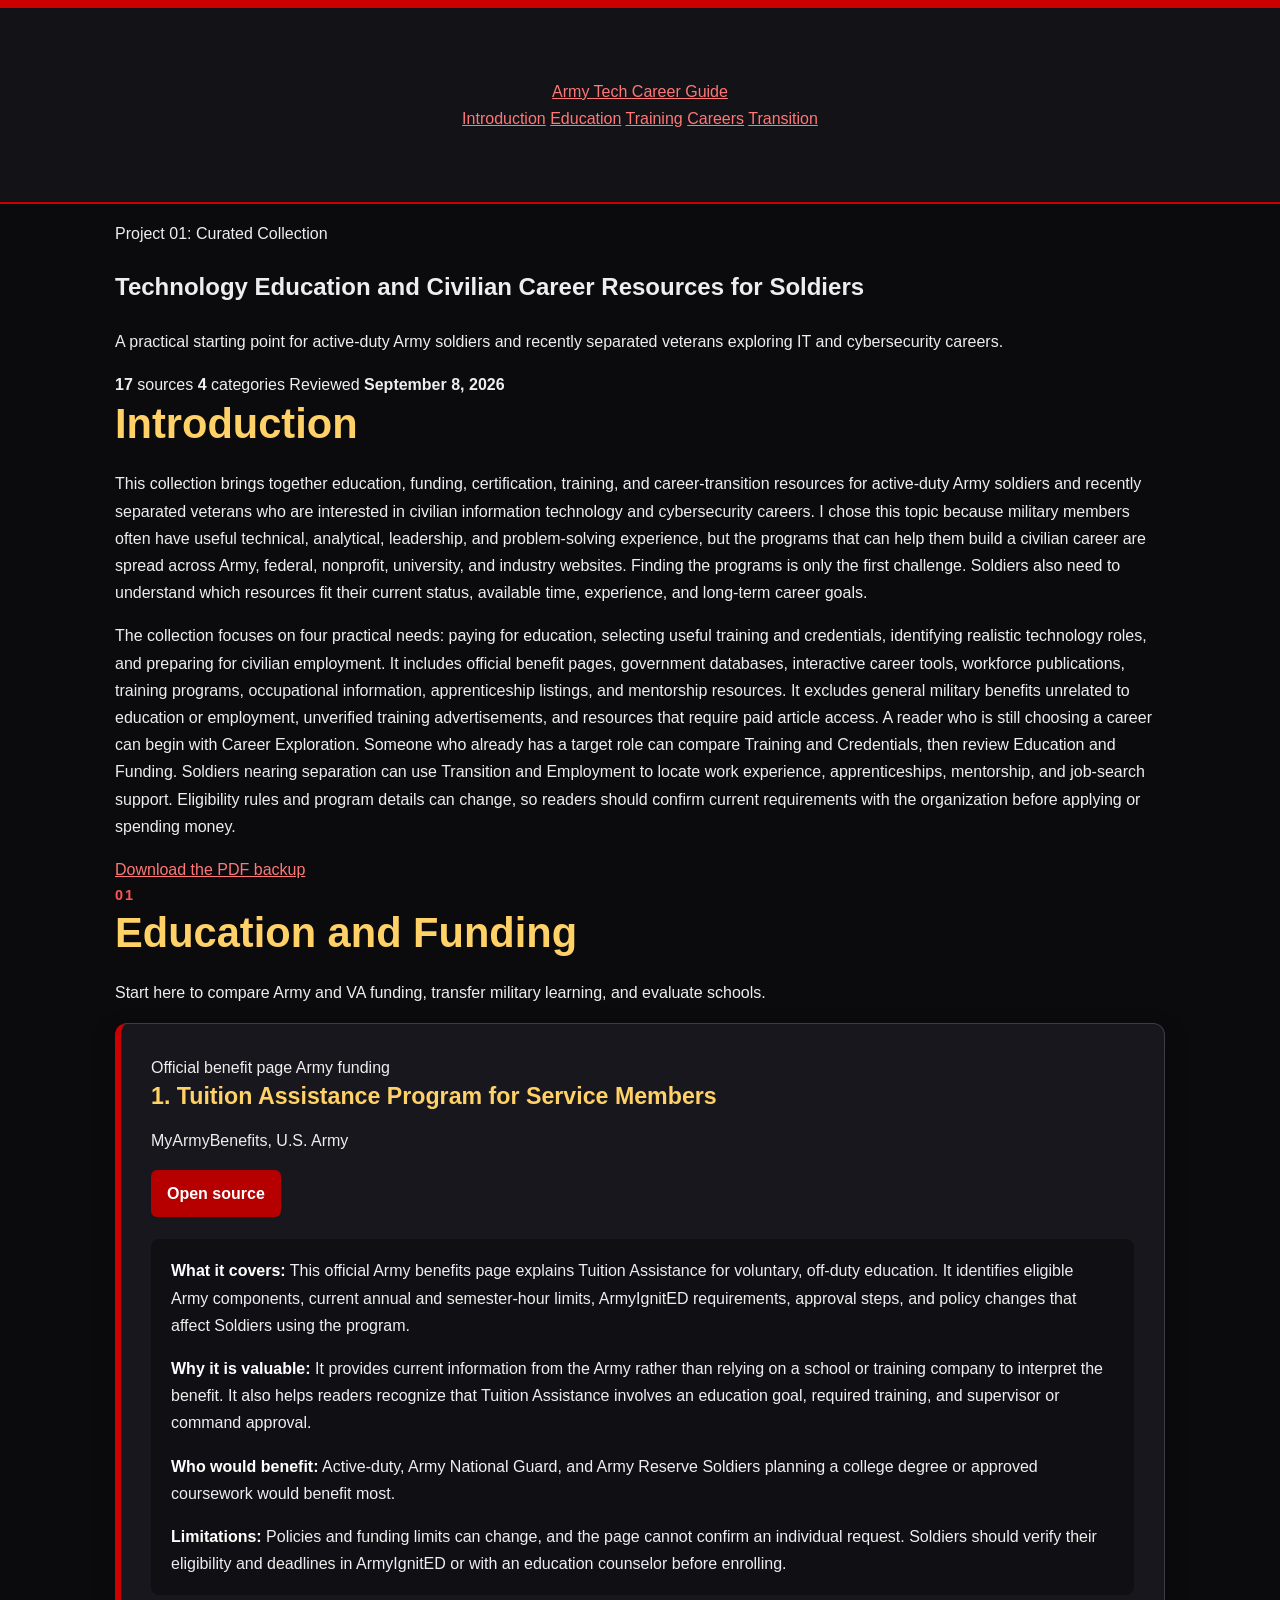
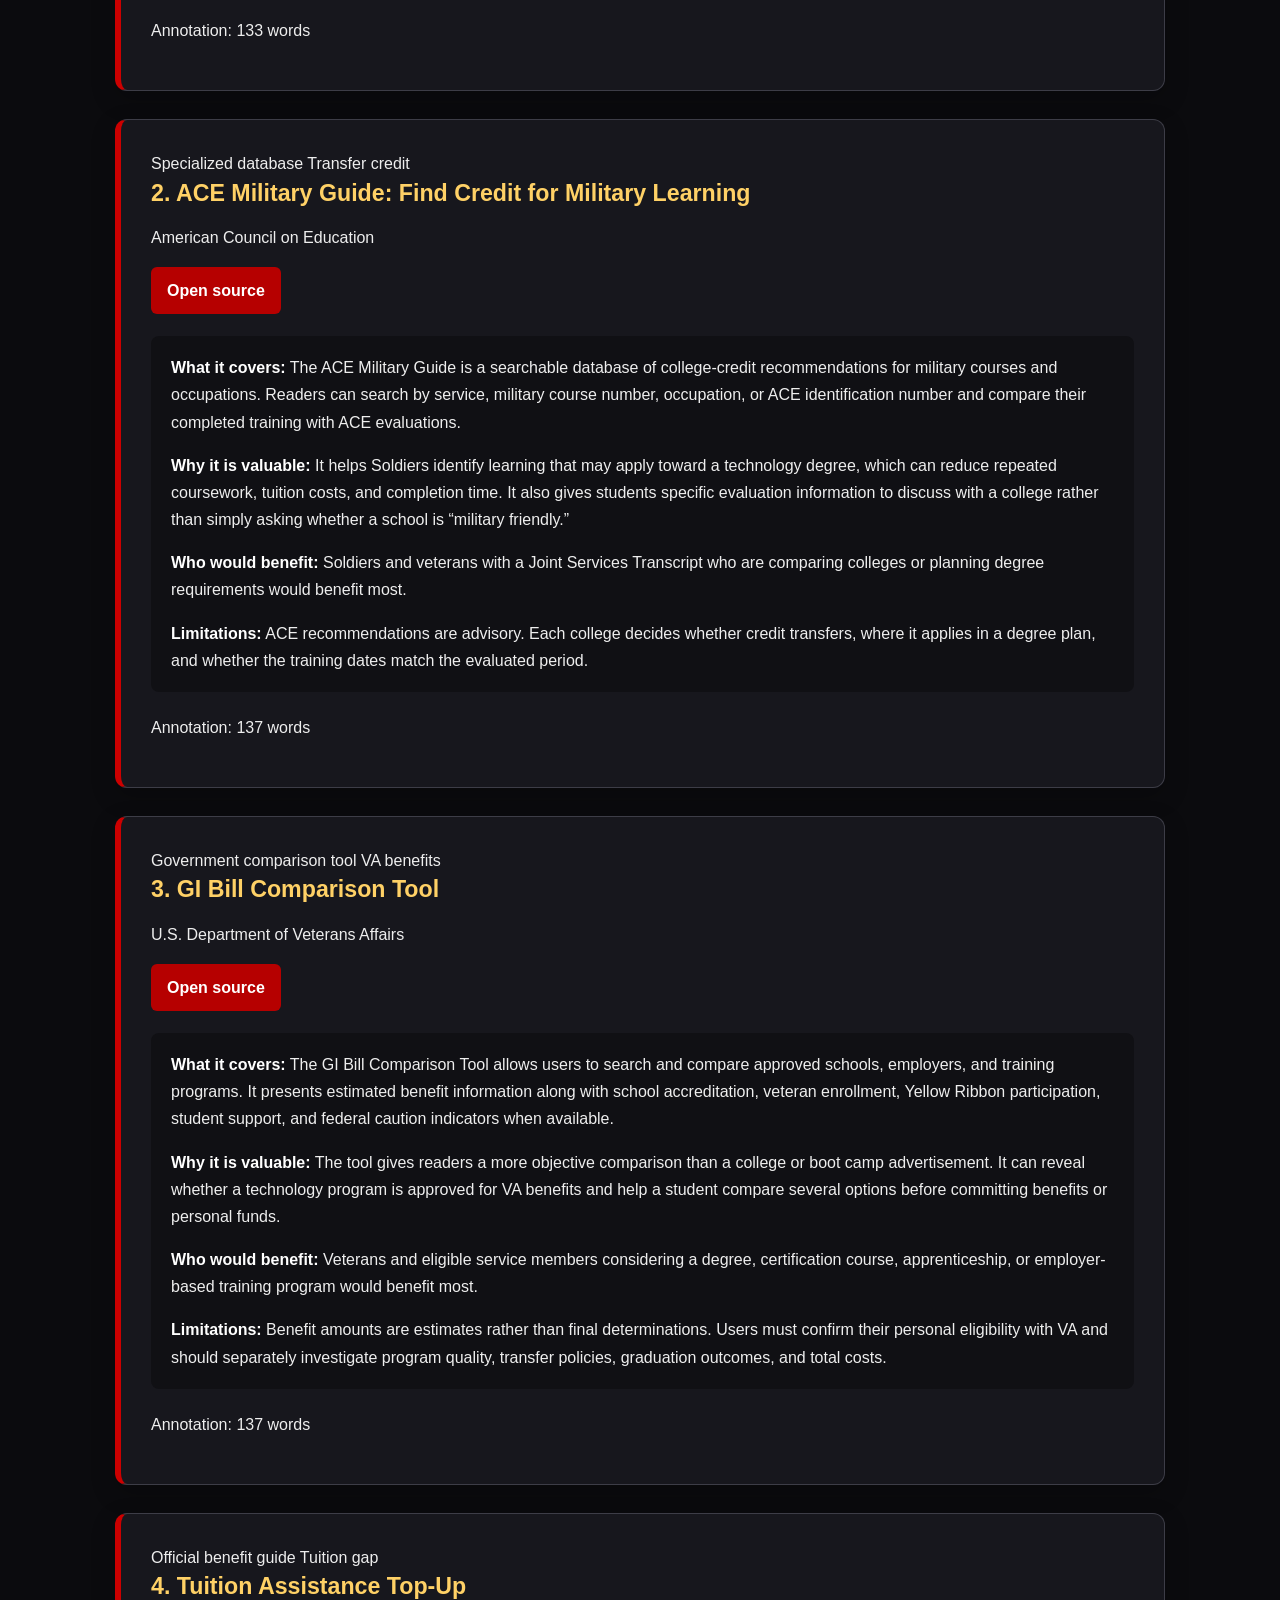
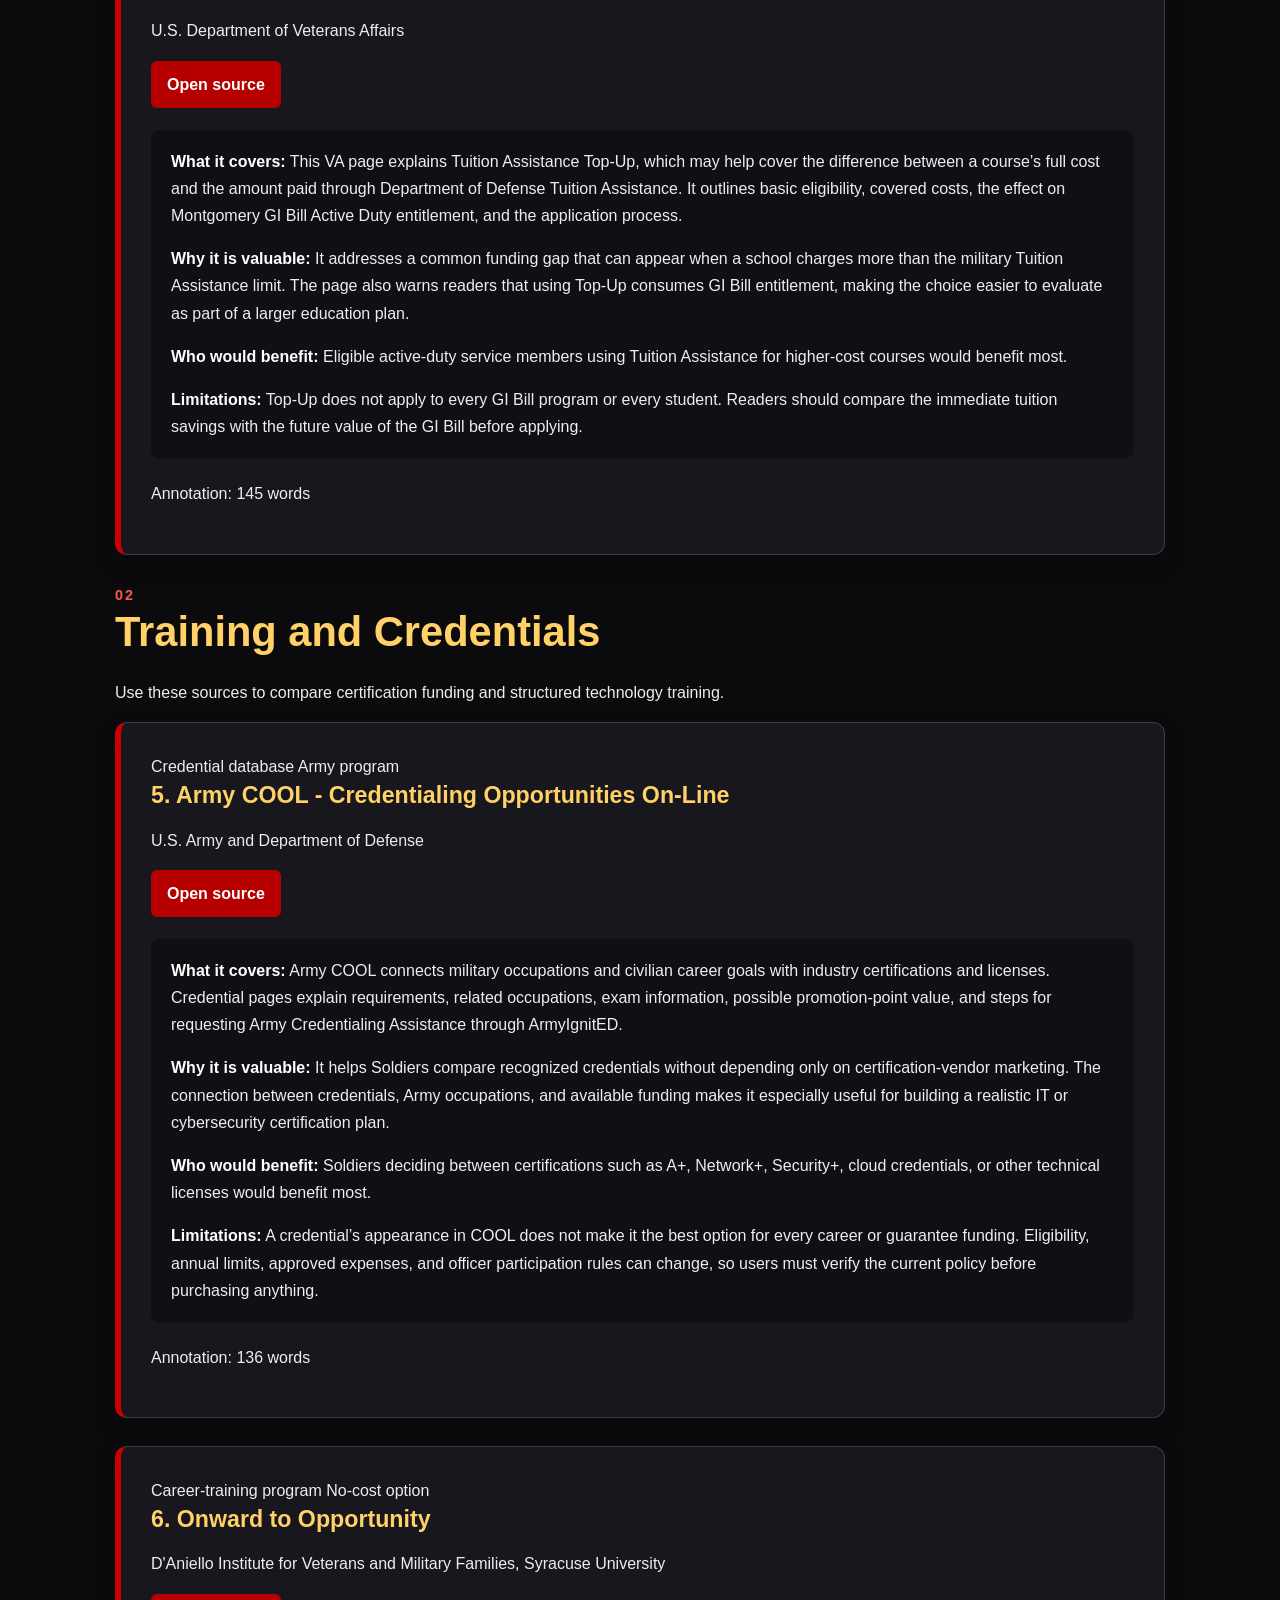
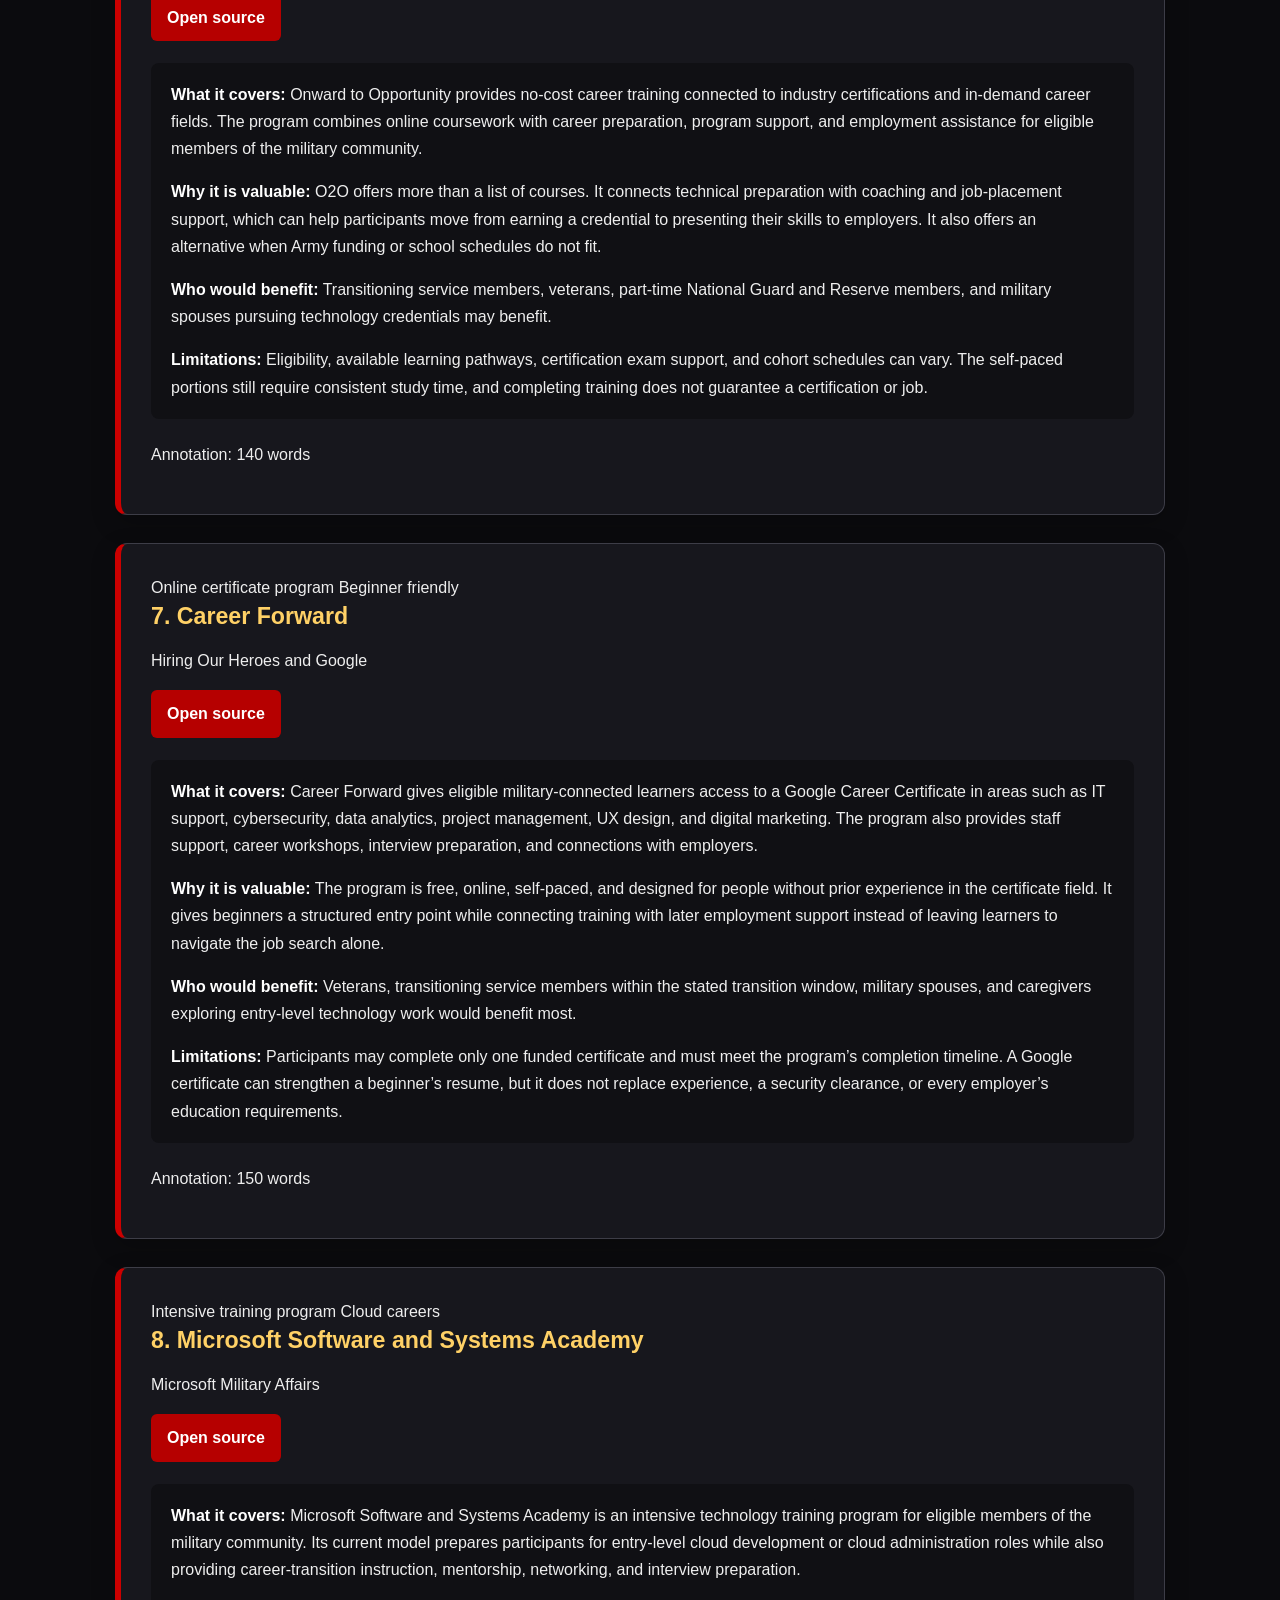
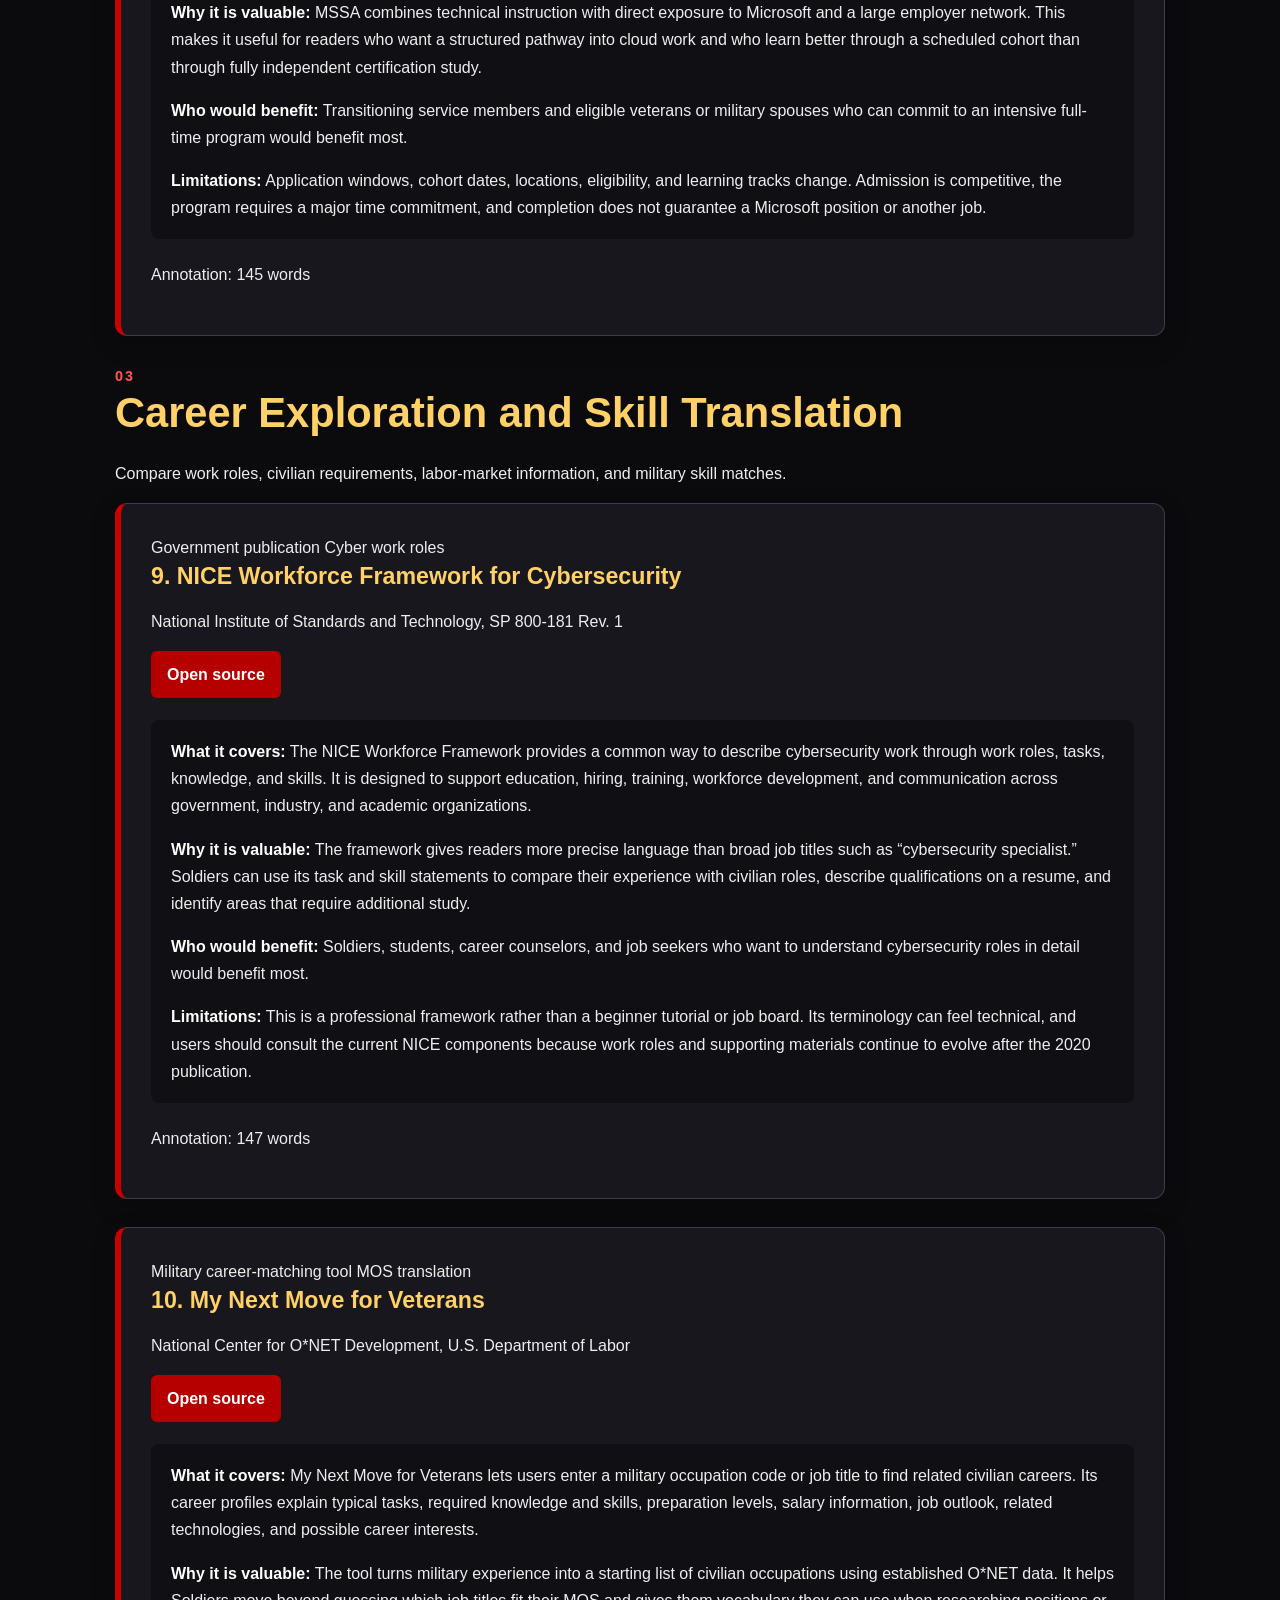
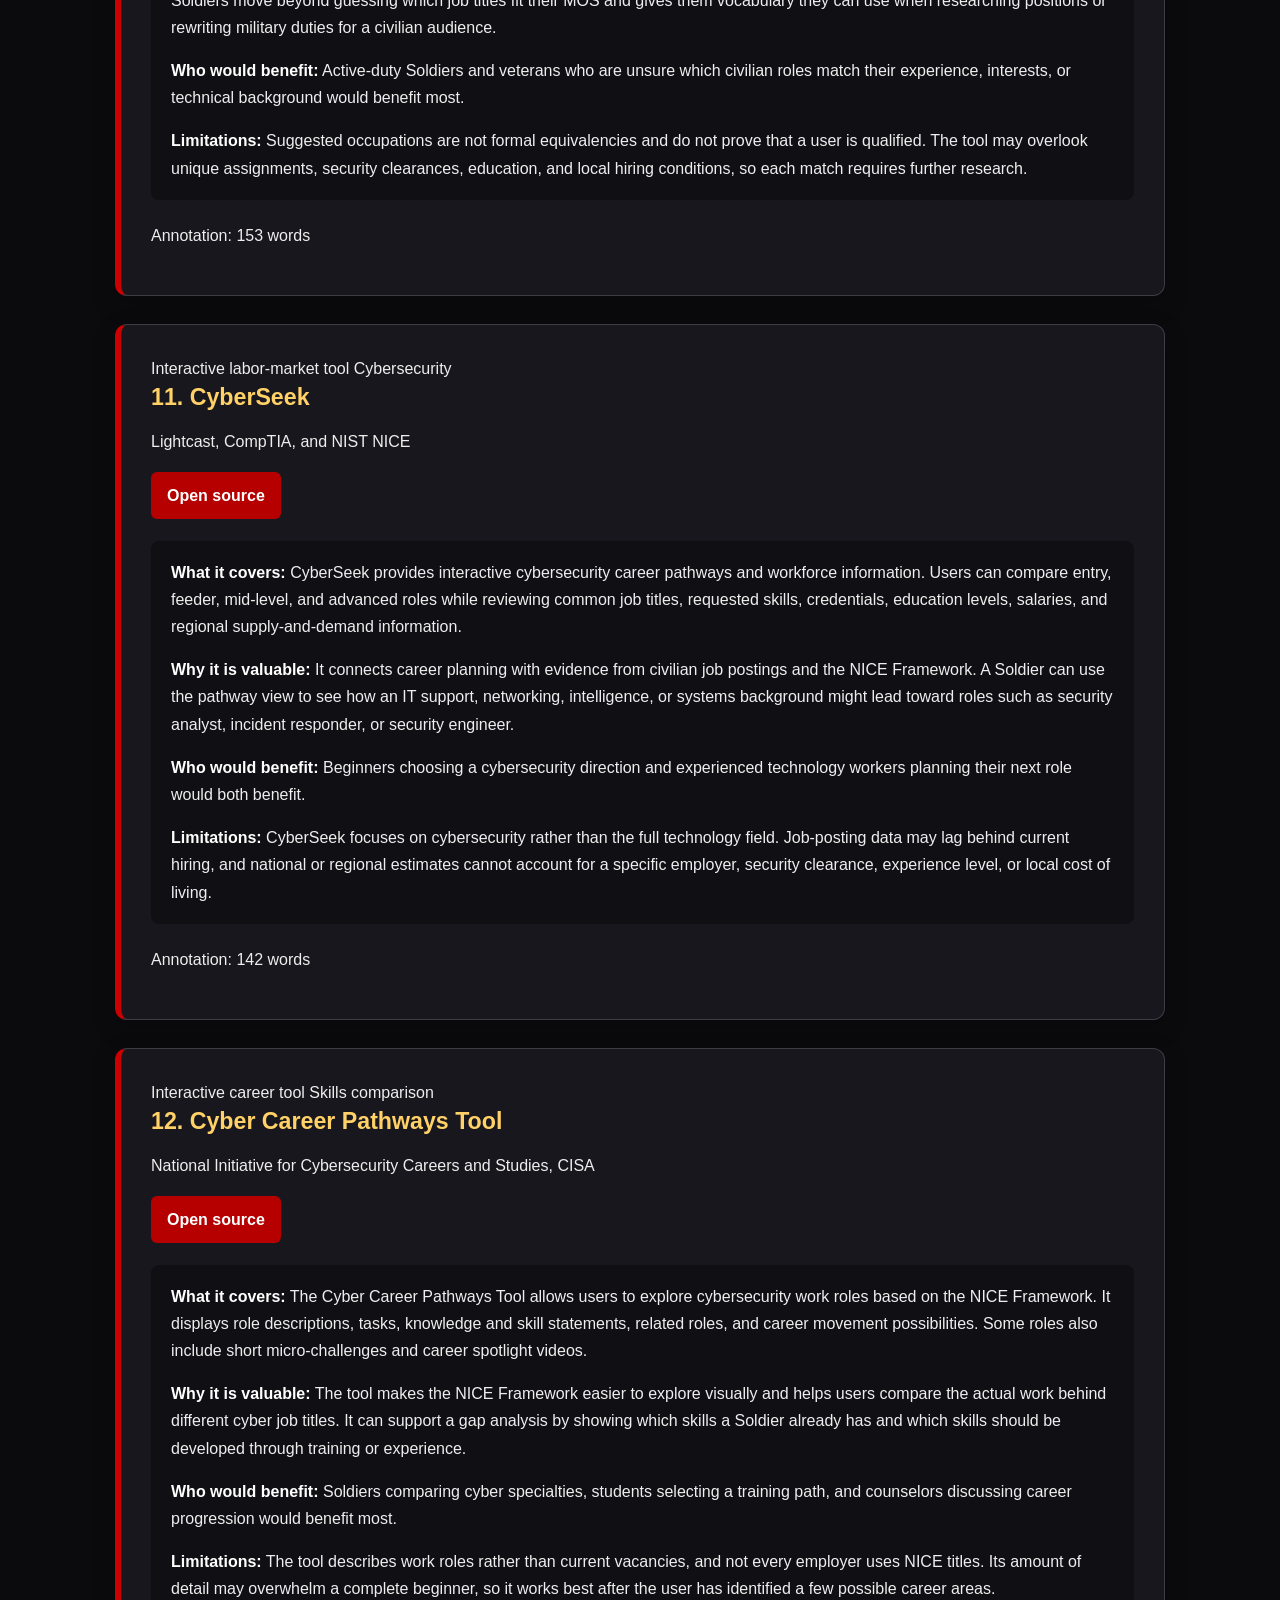
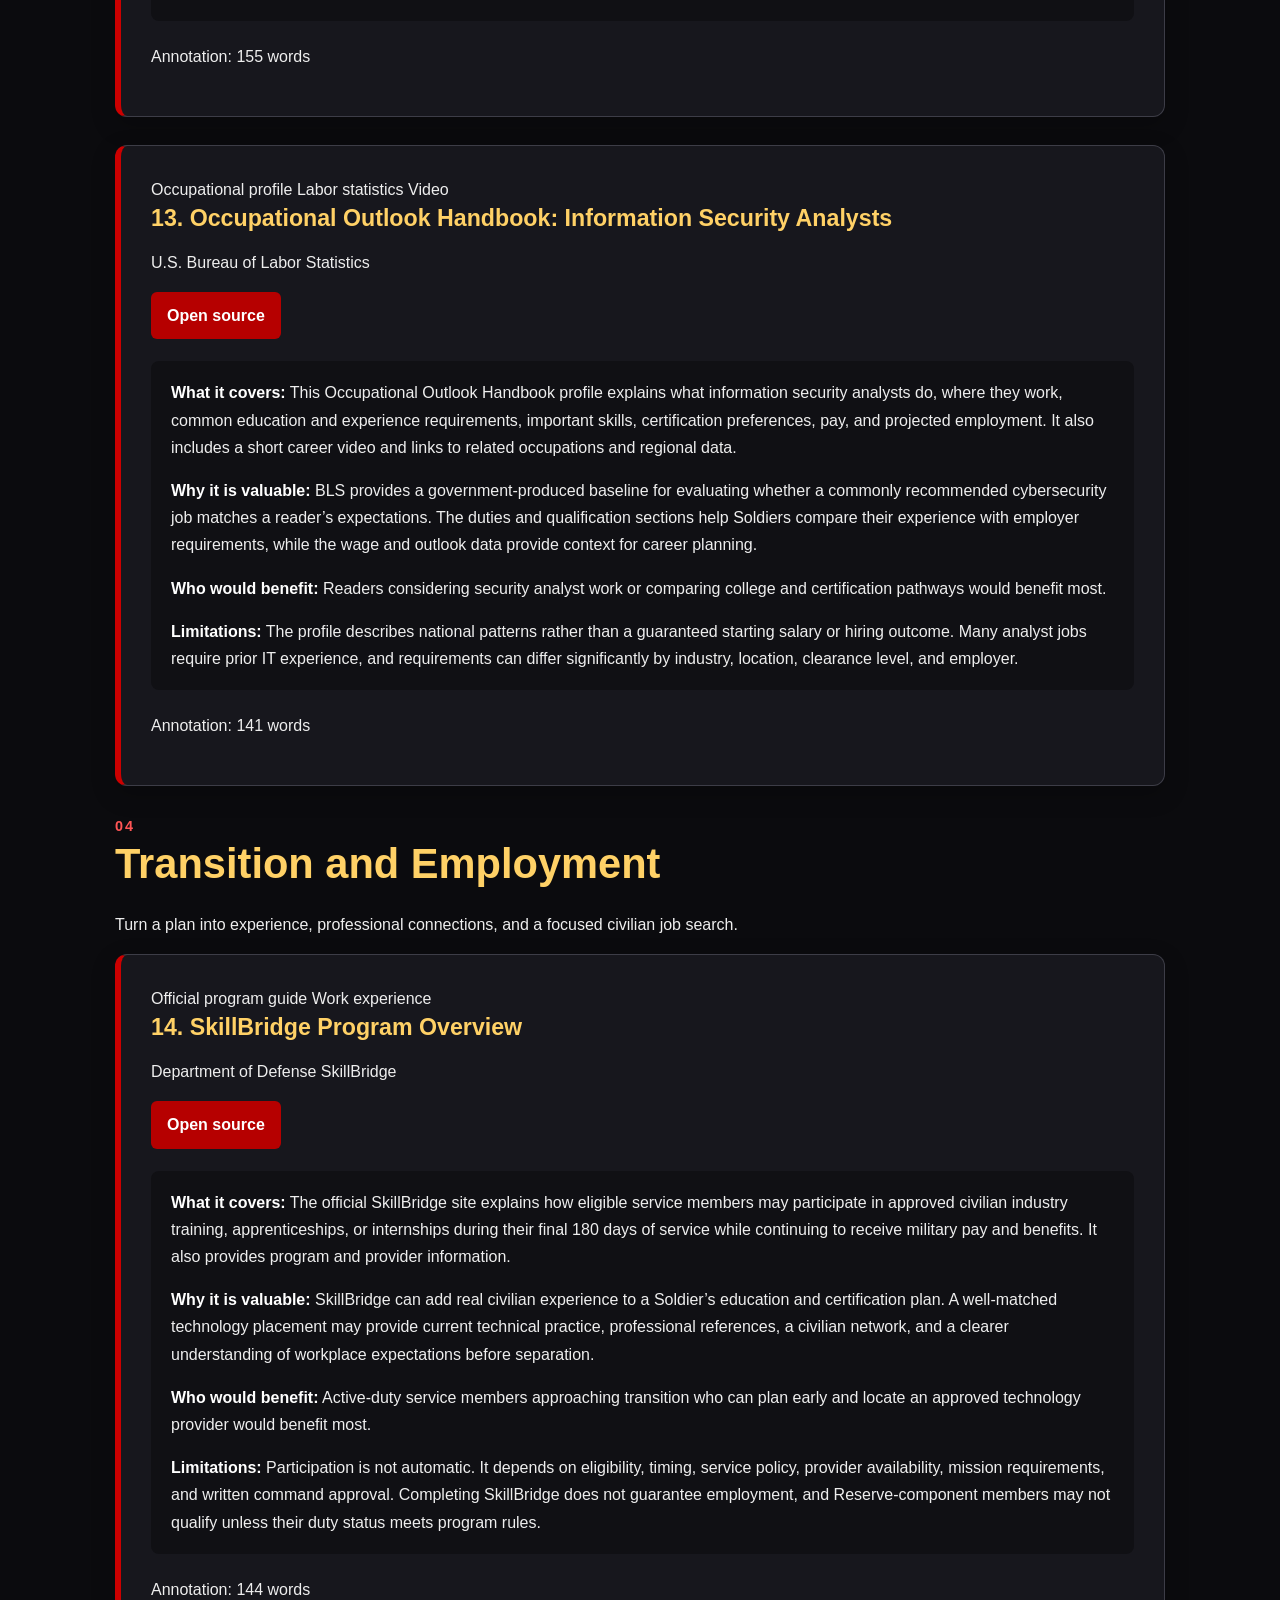
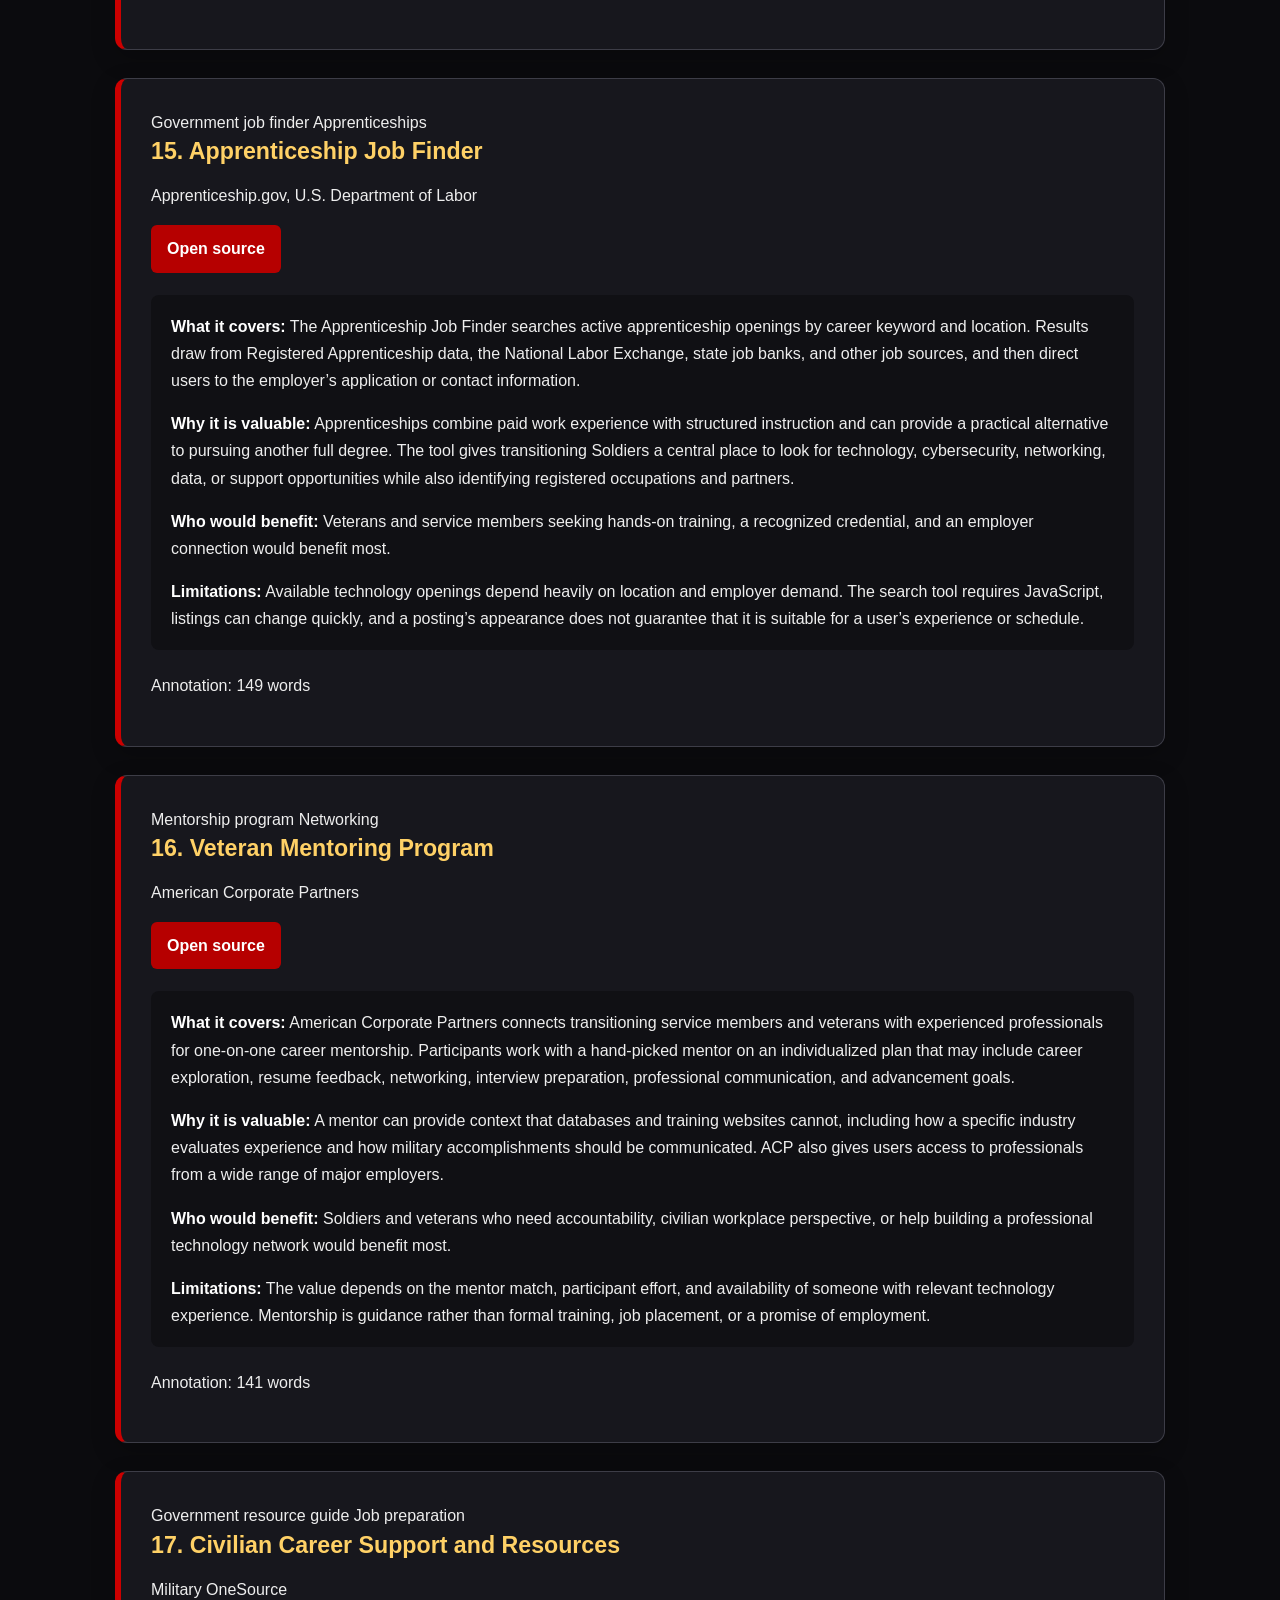
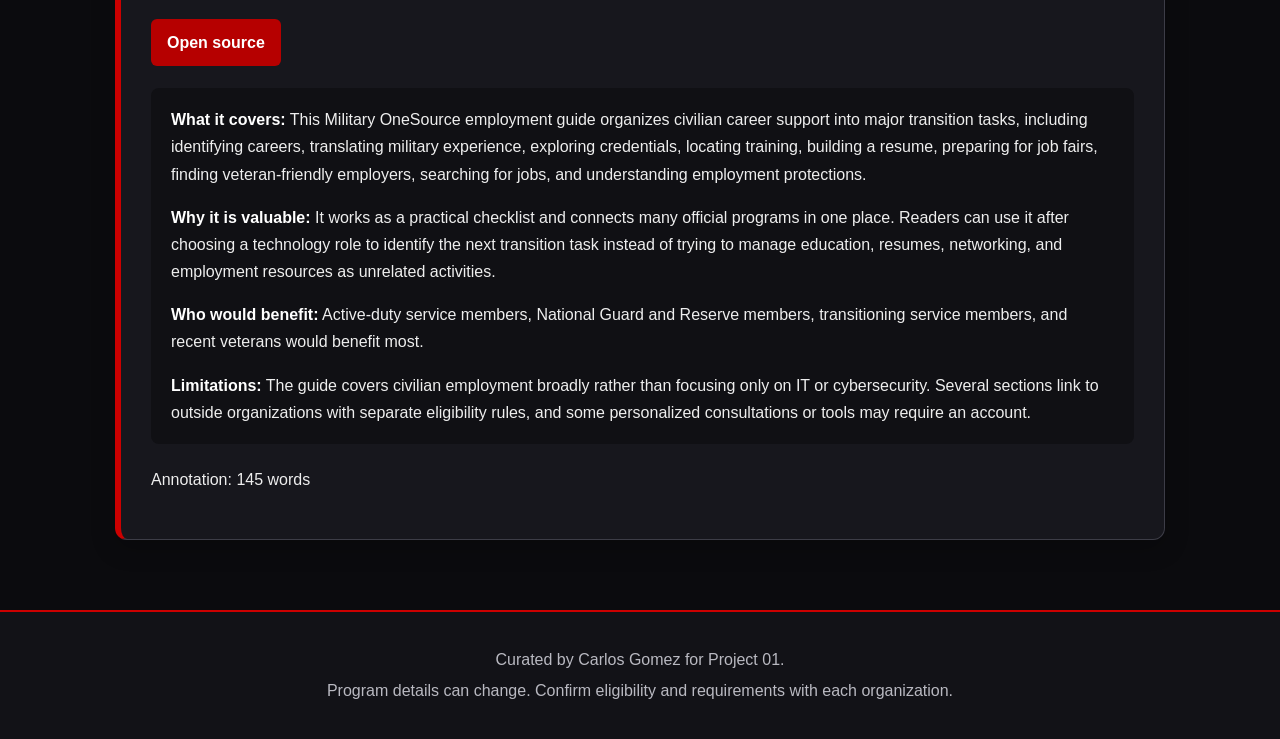
==== commit 37ca2d33: "Create Rest of the Project" ====
--- a/index.html
+++ b/index.html
@@ -1,684 +1,636 @@
 <!DOCTYPE html>
 <html lang="en">
 <head>
-    <meta charset="UTF-8">
-    <meta name="viewport" content="width=device-width, initial-scale=1.0">
-
-    <meta
-        name="description"
-        content="A curated collection of technology education and civilian IT and cybersecurity career resources for Army soldiers."
-    >
-
-    <title>Army to Civilian Technology Career Guide</title>
-
-    <link rel="stylesheet" href="style.css">
+  <meta charset="UTF-8">
+  <meta name="viewport" content="width=device-width, initial-scale=1.0">
+  <meta name="description" content="A curated collection of education, certification, funding, and career-transition resources for soldiers pursuing civilian IT and cybersecurity careers.">
+  <title>Army Tech Career Guide | Carlos Gomez</title>
+  <link rel="stylesheet" href="style.css">
 </head>
 
 <body>
-
-    <header class="site-header">
-        <div class="header-content">
-            <p class="assignment-label">Assignment 01: Collection Plan + Initial Sources</p>
-
-            <h1>Army to Civilian Technology Career Guide</h1>
-
-            <p class="subtitle">
-                Education, certification, funding, and career-transition resources
-                for Army soldiers pursuing IT and cybersecurity careers.
-            </p>
-
-            <p class="student-information">
-                Carlos Gomez | Information Curation | August 2026
-            </p>
-        </div>
-    </header>
-
-    <nav class="main-navigation" aria-label="Main navigation">
-        <a href="#topic">Topic</a>
-        <a href="#organization">Organization</a>
-        <a href="#sources">Sources</a>
-        <a href="#tool">Tool Selection</a>
-    </nav>
-
-    <main>
-
-        <!-- SECTION 1: TOPIC STATEMENT -->
-        <section id="topic" class="content-section">
-
-            <p class="section-number">01</p>
-            <h2>Topic Statement</h2>
-
-            <p>
-                My collection will focus on technology education and civilian IT and
-                cybersecurity career resources for U.S. Army soldiers. I chose this
-                topic because I am an Army Reserve soldier studying Computing
-                Applications, so I have a personal interest in understanding how
-                military experience, education benefits, technical certifications,
-                and career transition programs can work together. The intended
-                audience is Active, Guard, and Reserve soldiers who are exploring
-                technology education or preparing for a civilian technology career
-                but do not know which resources fit their goals, experience, or
-                available time.
-            </p>
-
-            <p>
-                The collection will include degree planning, military credit transfer,
-                Army and VA education funding, IT and cybersecurity certifications,
-                no or low cost training programs, military to civilian skill translation,
-                technology career pathways, and transition opportunities that provide
-                civilian experience. It will exclude general military recruiting
-                information, benefits unrelated to education or employment,
-                non technology career fields, advanced technical tutorials, exam study
-                guides, and promotional lists that do not provide enough reliable
-                information to evaluate an opportunity.
-            </p>
-
-            <div class="scope-grid">
-
-                <article class="scope-card included">
-                    <h3>Included</h3>
-
-                    <ul>
-                        <li>Degree planning and military credit transfer</li>
-                        <li>Army and VA education funding</li>
-                        <li>IT and cybersecurity certifications</li>
-                        <li>No cost training and career support</li>
-                        <li>Military-to-civilian skill translation</li>
-                        <li>Career pathways and transition experience</li>
-                    </ul>
-                </article>
-
-                <article class="scope-card excluded">
-                    <h3>Excluded</h3>
-
-                    <ul>
-                        <li>General military recruiting information</li>
-                        <li>Benefits unrelated to education or employment</li>
-                        <li>Civilian careers outside technology</li>
-                        <li>Advanced technical tutorials</li>
-                        <li>Individual certification exam study guides</li>
-                        <li>Unverified promotional lists</li>
-                    </ul>
-                </article>
-
-            </div>
-        </section>
-
-        <!-- SECTION 2: ORGANIZATIONAL STRUCTURE -->
-        <section id="organization" class="content-section">
-
-            <p class="section-number">02</p>
-            <h2>Proposed Organizational Structure</h2>
-
-            <p>
-                I will use a task based hierarchy organized around the decisions a
-                soldier needs to make. This structure is more useful than organizing
-                sources by format because visitors can begin with a question—such as
-                how to pay for school, which credential to earn, which career fits
-                their experience, or how to gain civilian experience—and move directly
-                to the appropriate section.
-            </p>
-
-            <div class="category-grid">
-
-                <article class="category-card">
-                    <span class="category-number">1</span>
-                    <h3>Plan Education and Funding</h3>
-
-                    <p>
-                        Tuition Assistance, GI Bill benefits, school comparison,
-                        degree planning, and military credit transfer.
-                    </p>
-
-                    <p class="question">
-                        How can I earn a degree without wasting time or benefits?
-                    </p>
-                </article>
-
-                <article class="category-card">
-                    <span class="category-number">2</span>
-                    <h3>Build Credentials and Training</h3>
-
-                    <p>
-                        Certification selection, Credentialing Assistance, no-cost
-                        training programs, and professional development.
-                    </p>
-
-                    <p class="question">
-                        Which credential or training option fits my career goal?
-                    </p>
-                </article>
-
-                <article class="category-card">
-                    <span class="category-number">3</span>
-                    <h3>Translate Experience and Explore Careers</h3>
-
-                    <p>
-                        Military to civilian career crosswalks, technology roles,
-                        required skills, salaries, and employment demand.
-                    </p>
-
-                    <p class="question">
-                        Which civilian technology career matches what I already know?
-                    </p>
-                </article>
-
-                <article class="category-card">
-                    <span class="category-number">4</span>
-                    <h3>Gain Experience and Transition</h3>
-
-                    <p>
-                        Internships, apprenticeships, work-based learning, career
-                        preparation, and employment support.
-                    </p>
-
-                    <p class="question">
-                        How can I prepare for employment before leaving service?
-                    </p>
-                </article>
-
-            </div>
-
-        
-            </div>
-        </section>
-
-        <!-- SECTION 3: INITIAL SOURCES -->
-        <section id="sources" class="content-section">
-
-            <p class="section-number">03</p>
-            <h2>Initial Curated Sources</h2>
-
-            <p class="section-introduction">
-                The following seven sources form the initial foundation of the
-                collection. Each source is organized according to the proposed
-                task-based structure.
-            </p>
-
-            <!-- SOURCE 1 -->
-            <article class="source-card">
-
-                <div class="source-top">
-                    <span class="source-number">Source 01</span>
-                    <span class="category-badge">Education and Funding</span>
-                </div>
-
-                <h3>Tuition Assistance Program for Service Members</h3>
-
-                <p class="publisher">
-                    Publisher: MyArmyBenefits — Official Army Benefits Website
-                </p>
-
-                <p class="placement">
-                    <strong>Category:</strong>
-                    Plan Education and Funding &gt; Tuition Assistance
-                </p>
-
-                <p class="tags">
-                    <strong>Tags:</strong>
-                    Official, Army Reserve, Degree Planning, Funding
-                </p>
-
-                <div class="annotation">
-                    <p>
-                        <strong>What it covers:</strong> This official Army benefits
-                        page explains Tuition Assistance for voluntary off-duty
-                        education, including eligible Army components, annual funding
-                        limits, semester-hour limits, ArmyIgnitED steps, and current
-                        policy requirements.
-                    </p>
-
-                    <p>
-                        <strong>Why it is valuable:</strong> It gives the collection a
-                        primary source for how soldiers can fund college courses instead
-                        of relying on school advertisements or secondhand summaries.
-                    </p>
-
-                    <p>
-                        <strong>Who would benefit:</strong> It is most useful to Active,
-                        Guard, and Reserve soldiers comparing ways to pay for an IT or
-                        cybersecurity degree.
-                    </p>
-
-                    <p>
-                        <strong>Limitations or context:</strong> Rules, command-approval
-                        requirements, and dollar limits can change, so users must verify
-                        details in ArmyIgnitED or with an education counselor; the page
-                        does not evaluate individual colleges.
-                    </p>
-                </div>
-
-                <a
-                    class="source-link"
-                    href="https://myarmybenefits.us.army.mil/Benefit-Library/Federal-Benefits/Tuition-Assistance-%28TA%29"
-                    target="_blank"
-                    rel="noopener noreferrer"
-                >
-                    Visit the Tuition Assistance resource
-                </a>
-            </article>
-
-            <!-- SOURCE 2 -->
-            <article class="source-card">
-
-                <div class="source-top">
-                    <span class="source-number">Source 02</span>
-                    <span class="category-badge">Education and Funding</span>
-                </div>
-
-                <h3>ACE Military Guide: Find Credit for Military Learning</h3>
-
-                <p class="publisher">
-                    Publisher: American Council on Education
-                </p>
-
-                <p class="placement">
-                    <strong>Category:</strong>
-                    Plan Education and Funding &gt; Military Credit Transfer
-                </p>
-
-                <p class="tags">
-                    <strong>Tags:</strong>
-                    Official Guide, JST, Transfer Credit, Degree Planning
-                </p>
-
-                <div class="annotation">
-                    <p>
-                        <strong>What it covers:</strong> The ACE Military Guide is a
-                        searchable tool containing academic credit recommendations for
-                        evaluated military courses and occupations, with an option to
-                        upload a Joint Services Transcript for a personalized view.
-                    </p>
-
-                    <p>
-                        <strong>Why it is valuable:</strong> It helps soldiers identify
-                        prior learning that may apply toward a technology degree,
-                        potentially reducing repeated coursework, cost, and completion
-                        time.
-                    </p>
-
-                    <p>
-                        <strong>Who would benefit:</strong> It is especially useful to
-                        soldiers who completed AIT or other military training and are
-                        planning a college program.
-                    </p>
-
-                    <p>
-                        <strong>Limitations or context:</strong> ACE recommendations are
-                        advisory rather than guaranteed credit; each institution sets
-                        its own transfer policy, and the training completion date must
-                        match the applicable evaluation period.
-                    </p>
-                </div>
-
-                <a
-                    class="source-link"
-                    href="https://militaryguide.acenet.edu/"
-                    target="_blank"
-                    rel="noopener noreferrer"
-                >
-                    Visit the ACE Military Guide
-                </a>
-            </article>
-
-            <!-- SOURCE 3 -->
-            <article class="source-card">
-
-                <div class="source-top">
-                    <span class="source-number">Source 03</span>
-                    <span class="category-badge">Credentials and Training</span>
-                </div>
-
-                <h3>Army COOL: Credentialing Opportunities On-Line</h3>
-
-                <p class="publisher">
-                    Publisher: U.S. Army Credentialing Opportunities On-Line
-                </p>
-
-                <p class="placement">
-                    <strong>Category:</strong>
-                    Build Credentials and Training &gt; Credential Selection and Funding
-                </p>
-
-                <p class="tags">
-                    <strong>Tags:</strong>
-                    Official, Certifications, Credentialing Assistance, IT, Cybersecurity
-                </p>
-
-                <div class="annotation">
-                    <p>
-                        <strong>What it covers:</strong> Army COOL lets soldiers search
-                        industry credentials related to military occupations and
-                        civilian career goals while reviewing credential requirements,
-                        difficulty, promotion-point information, and possible funding
-                        through Credentialing Assistance.
-                    </p>
-
-                    <p>
-                        <strong>Why it is valuable:</strong> It provides a stronger
-                        starting point for comparing IT and cybersecurity certifications
-                        than training-vendor marketing because the credentials are
-                        organized around recognized occupations and Army programs.
-                    </p>
-
-                    <p>
-                        <strong>Who would benefit:</strong> It is useful to soldiers
-                        deciding which credential supports both military development
-                        and a future civilian role.
-                    </p>
-
-                    <p>
-                        <strong>Limitations or context:</strong> A listed credential is
-                        not automatically the best choice or guaranteed funding;
-                        eligibility and annual limits change, and commissioned officers
-                        are not currently eligible for Credentialing Assistance.
-                    </p>
-                </div>
-
-                <a
-                    class="source-link"
-                    href="https://www.cool.osd.mil/army/index.html"
-                    target="_blank"
-                    rel="noopener noreferrer"
-                >
-                    Visit Army COOL
-                </a>
-            </article>
-
-            <!-- SOURCE 4 -->
-            <article class="source-card">
-
-                <div class="source-top">
-                    <span class="source-number">Source 04</span>
-                    <span class="category-badge">Credentials and Training</span>
-                </div>
-
-                <h3>Onward to Opportunity</h3>
-
-                <p class="publisher">
-                    Publisher: D'Aniello Institute for Veterans and Military Families,
-                    Syracuse University
-                </p>
-
-                <p class="placement">
-                    <strong>Category:</strong>
-                    Build Credentials and Training &gt; No-Cost Training and Career Support
-                </p>
-
-                <p class="tags">
-                    <strong>Tags:</strong>
-                    No-Cost Training, Certifications, Reserve, Transition Support
-                </p>
-
-                <div class="annotation">
-                    <p>
-                        <strong>What it covers:</strong> Onward to Opportunity provides
-                        no cost career training, flexible pathways aligned with more
-                        than 30 professional credentials and in-demand fields,
-                        individualized support, and job-placement assistance for
-                        eligible military-connected participants.
-                    </p>
-
-                    <p>
-                        <strong>Why it is valuable:</strong> It adds a practical
-                        alternative to Army-funded training because it combines
-                        certification preparation with coaching and employment services
-                        rather than offering coursework alone.
-                    </p>
-
-                    <p>
-                        <strong>Who would benefit:</strong> It is useful to transitioning
-                        active-duty members, parttime National Guard and Reserve
-                        members, eligible veterans, and military spouses pursuing
-                        technology careers.
-                    </p>
-
-                    <p>
-                        <strong>Limitations or context:</strong> Eligibility, available
-                        pathways, cohort timing, and exam fee coverage vary by status
-                        and location, and the self-paced format requires participants
-                        to manage their own study time.
-                    </p>
-                </div>
-
-                <a
-                    class="source-link"
-                    href="https://ivmf.syracuse.edu/programs/career-training/about-o2o/"
-                    target="_blank"
-                    rel="noopener noreferrer"
-                >
-                    Visit Onward to Opportunity
-                </a>
-            </article>
-
-            <!-- SOURCE 5 -->
-            <article class="source-card">
-
-                <div class="source-top">
-                    <span class="source-number">Source 05</span>
-                    <span class="category-badge">Career Exploration</span>
-                </div>
-
-                <h3>My Next Move for Veterans</h3>
-
-                <p class="publisher">
-                    Publisher: U.S. Department of Labor and O*NET
-                </p>
-
-                <p class="placement">
-                    <strong>Category:</strong>
-                    Translate Experience and Explore Careers &gt;
-                    Military to Civilian Crosswalk
-                </p>
-
-                <p class="tags">
-                    <strong>Tags:</strong>
-                    MOS Translation, Career Exploration, Salary, Skills, Outlook
-                </p>
-
-                <div class="annotation">
-                    <p>
-                        <strong>What it covers:</strong> My Next Move for Veterans
-                        connects military classifications with civilian occupations and
-                        provides job tasks, skills, education, salaries, outlook,
-                        certifications, and openings across more than 900 careers.
-                    </p>
-
-                    <p>
-                        <strong>Why it is valuable:</strong> It helps soldiers translate
-                        military experience into civilian language and identify
-                        preparation gaps before choosing a degree or certification
-                        path.
-                    </p>
-
-                    <p>
-                        <strong>Who would benefit:</strong> It is most useful to soldiers
-                        who want a technology career but are unsure which civilian role
-                        matches their experience and interests.
-                    </p>
-
-                    <p>
-                        <strong>Limitations or context:</strong> The matches are starting
-                        points rather than formal equivalencies, and national data may
-                        not reflect local markets, security clearances, or an
-                        individual's complete experience.
-                    </p>
-                </div>
-
-                <a
-                    class="source-link"
-                    href="https://www.mynextmove.org/vets/"
-                    target="_blank"
-                    rel="noopener noreferrer"
-                >
-                    Visit My Next Move for Veterans
-                </a>
-            </article>
-
-            <!-- SOURCE 6 -->
-            <article class="source-card">
-
-                <div class="source-top">
-                    <span class="source-number">Source 06</span>
-                    <span class="category-badge">Career Exploration</span>
-                </div>
-
-                <h3>CyberSeek</h3>
-
-                <p class="publisher">
-                    Publisher: Lightcast, CompTIA, and NIST NICE
-                </p>
-
-                <p class="placement">
-                    <strong>Category:</strong>
-                    Translate Experience and Explore Careers &gt;
-                    Cybersecurity Roles and Labor Market
-                </p>
-
-                <p class="tags">
-                    <strong>Tags:</strong>
-                    Cybersecurity, Career Pathways, Labor Market, Credentials
-                </p>
-
-                <div class="annotation">
-                    <p>
-                        <strong>What it covers:</strong> CyberSeek provides interactive
-                        cybersecurity career pathways, workforce supply-and-demand
-                        maps, salary information, common credentials, skill
-                        requirements, and education and training-provider data aligned
-                        with the NICE Framework.
-                    </p>
-
-                    <p>
-                        <strong>Why it is valuable:</strong> It allows soldiers to
-                        compare entry, mid-level, and advanced cyber roles while
-                        connecting education choices to actual employer demand and
-                        regional opportunities.
-                    </p>
-
-                    <p>
-                        <strong>Who would benefit:</strong> It is especially useful to
-                        users choosing among roles such as security analyst, incident
-                        responder, governance specialist, or security engineer.
-                    </p>
-
-                    <p>
-                        <strong>Limitations or context:</strong> The tool focuses on
-                        cybersecurity rather than every IT career, and job-posting data
-                        can lag or differ from hiring outcomes, so users should
-                        supplement it with current local job searches.
-                    </p>
-                </div>
-
-                <a
-                    class="source-link"
-                    href="https://www.cyberseek.org/"
-                    target="_blank"
-                    rel="noopener noreferrer"
-                >
-                    Visit CyberSeek
-                </a>
-            </article>
-
-            <!-- SOURCE 7 -->
-            <article class="source-card">
-
-                <div class="source-top">
-                    <span class="source-number">Source 07</span>
-                    <span class="category-badge">Experience and Transition</span>
-                </div>
-
-                <h3>SkillBridge Program Overview</h3>
-
-                <p class="publisher">
-                    Publisher: Official SkillBridge Program
-                </p>
-
-                <p class="placement">
-                    <strong>Category:</strong>
-                    Gain Experience and Transition &gt;
-                    Internships and Work-Based Learning
-                </p>
-
-                <p class="tags">
-                    <strong>Tags:</strong>
-                    Transition, Internship, Apprenticeship, Work Experience
-                </p>
-
-                <div class="annotation">
-                    <p>
-                        <strong>What it covers:</strong> The official SkillBridge
-                        overview explains how eligible service members can complete
-                        approved industry training, apprenticeships, or internships
-                        during the final 180 days of service while continuing to
-                        receive military pay and benefits.
-                    </p>
-
-                    <p>
-                        <strong>Why it is valuable:</strong> It adds an experience-based
-                        pathway that can help soldiers build a civilian network,
-                        strengthen a resume, and test a technology career before
-                        separation.
-                    </p>
-
-                    <p>
-                        <strong>Who would benefit:</strong> It is most useful to
-                        active-duty soldiers approaching transition and to Guard or
-                        Reserve members whose duty status meets applicable requirements.
-                    </p>
-
-                    <p>
-                        <strong>Limitations or context:</strong> Participation is not
-                        automatic; it depends on timing, provider availability, service
-                        policy, and written command approval, and completing a program
-                        does not guarantee employment.
-                    </p>
-                </div>
-
-                <a
-                    class="source-link"
-                    href="https://skillbridge.mil/programoverview"
-                    target="_blank"
-                    rel="noopener noreferrer"
-                >
-                    Visit the SkillBridge Program Overview
-                </a>
-            </article>
-
-        </section>
-
-        <!-- SECTION 4: TOOL SELECTION -->
-        <section id="tool" class="content-section">
-
-            <p class="section-number">04</p>
-            <h2>Tool Selection</h2>
-
-            <div class="tool-card">
-                <h3>Selected Tool: GitHub Pages</h3>
-
-                <p>
-                    I selected GitHub Pages because I already have experience and feel comfortable building
-                    and publishing HTML and CSS websites with the platform. This allows
-                    me to focus on evaluating, organizing, and annotating sources
-                    instead of learning an entirely new curation tool. GitHub Pages
-                    also gives me control over the website's headings, categories,
-                    source cards, links, and visual design.
-                </p>
-
-                <p>
-                    The collection will use a simple one page layout with navigation
-                    links to the topic statement, organizational structure, curated
-                    sources, and tool-selection explanation but can very easily update as we go. Each source includes its
-                    category, tags, annotation, and a direct link to the original
-                    resource and will be expanded towards the 15-2o sources.
-                    
-        
-            </div>
-        </section>
-
-    </main>
-
-    
-
+  <header class="site-header">
+    <div class="header-inner">
+      <a class="site-name" href="#top">Army Tech Career Guide</a>
+
+      <nav aria-label="Collection sections">
+        <a href="#introduction">Introduction</a>
+        <a href="#education">Education</a>
+        <a href="#training">Training</a>
+        <a href="#careers">Careers</a>
+        <a href="#transition">Transition</a>
+      </nav>
+    </div>
+  </header>
+
+  <main id="top">
+    <section class="title-block">
+      <p class="eyebrow">Project 01: Curated Collection</p>
+
+      <h1>Technology Education and Civilian Career Resources for Soldiers</h1>
+
+      <p class="lead">
+        A practical starting point for active-duty Army soldiers and recently
+        separated veterans exploring IT and cybersecurity careers.
+      </p>
+
+      <div class="collection-facts">
+        <span><strong>17</strong> sources</span>
+        <span><strong>4</strong> categories</span>
+        <span>Reviewed <strong>September 8, 2026</strong></span>
+      </div>
+    </section>
+
+    <section id="introduction" class="section-block">
+      <h2>Introduction</h2>
+
+      <div class="intro-copy">
+        <p>
+          This collection brings together education, funding, certification,
+          training, and career-transition resources for active-duty Army soldiers
+          and recently separated veterans who are interested in civilian
+          information technology and cybersecurity careers. I chose this topic
+          because military members often have useful technical, analytical,
+          leadership, and problem-solving experience, but the programs that can
+          help them build a civilian career are spread across Army, federal,
+          nonprofit, university, and industry websites. Finding the programs is
+          only the first challenge. Soldiers also need to understand which
+          resources fit their current status, available time, experience, and
+          long-term career goals.
+        </p>
+
+        <p>
+          The collection focuses on four practical needs: paying for education,
+          selecting useful training and credentials, identifying realistic
+          technology roles, and preparing for civilian employment. It includes
+          official benefit pages, government databases, interactive career tools,
+          workforce publications, training programs, occupational information,
+          apprenticeship listings, and mentorship resources. It excludes general
+          military benefits unrelated to education or employment, unverified
+          training advertisements, and resources that require paid article access.
+          A reader who is still choosing a career can begin with Career Exploration.
+          Someone who already has a target role can compare Training and Credentials,
+          then review Education and Funding. Soldiers nearing separation can use
+          Transition and Employment to locate work experience, apprenticeships,
+          mentorship, and job-search support. Eligibility rules and program details
+          can change, so readers should confirm current requirements with the
+          organization before applying or spending money.
+        </p>
+      </div>
+
+      <a class="pdf-link" href="army-tech-career-guide.pdf" download>
+        Download the PDF backup
+      </a>
+    </section>
+
+    <section id="education" class="section-block">
+      <div class="section-heading">
+        <p class="section-number">01</p>
+
+        <div>
+          <h2>Education and Funding</h2>
+          <p>
+            Start here to compare Army and VA funding, transfer military learning,
+            and evaluate schools.
+          </p>
+        </div>
+      </div>
+
+      <article class="source-card">
+        <div class="source-tags">
+          <span>Official benefit page</span>
+          <span>Army funding</span>
+        </div>
+
+        <h3>1. Tuition Assistance Program for Service Members</h3>
+        <p class="citation">MyArmyBenefits, U.S. Army</p>
+
+        <a class="source-link"
+           href="https://myarmybenefits.us.army.mil/Benefit-Library/Federal-Benefits/Tuition-Assistance-%28TA%29"
+           target="_blank" rel="noopener">
+          Open source
+        </a>
+
+        <div class="annotation">
+          <p><strong>What it covers:</strong> This official Army benefits page explains Tuition Assistance for voluntary, off-duty education. It identifies eligible Army components, current annual and semester-hour limits, ArmyIgnitED requirements, approval steps, and policy changes that affect Soldiers using the program.</p>
+
+          <p><strong>Why it is valuable:</strong> It provides current information from the Army rather than relying on a school or training company to interpret the benefit. It also helps readers recognize that Tuition Assistance involves an education goal, required training, and supervisor or command approval.</p>
+
+          <p><strong>Who would benefit:</strong> Active-duty, Army National Guard, and Army Reserve Soldiers planning a college degree or approved coursework would benefit most.</p>
+
+          <p><strong>Limitations:</strong> Policies and funding limits can change, and the page cannot confirm an individual request. Soldiers should verify their eligibility and deadlines in ArmyIgnitED or with an education counselor before enrolling.</p>
+        </div>
+
+        <p class="word-count">Annotation: 133 words</p>
+      </article>
+
+      <article class="source-card">
+        <div class="source-tags">
+          <span>Specialized database</span>
+          <span>Transfer credit</span>
+        </div>
+
+        <h3>2. ACE Military Guide: Find Credit for Military Learning</h3>
+        <p class="citation">American Council on Education</p>
+
+        <a class="source-link"
+           href="https://militaryguide.acenet.edu/"
+           target="_blank" rel="noopener">
+          Open source
+        </a>
+
+        <div class="annotation">
+          <p><strong>What it covers:</strong> The ACE Military Guide is a searchable database of college-credit recommendations for military courses and occupations. Readers can search by service, military course number, occupation, or ACE identification number and compare their completed training with ACE evaluations.</p>
+
+          <p><strong>Why it is valuable:</strong> It helps Soldiers identify learning that may apply toward a technology degree, which can reduce repeated coursework, tuition costs, and completion time. It also gives students specific evaluation information to discuss with a college rather than simply asking whether a school is “military friendly.”</p>
+
+          <p><strong>Who would benefit:</strong> Soldiers and veterans with a Joint Services Transcript who are comparing colleges or planning degree requirements would benefit most.</p>
+
+          <p><strong>Limitations:</strong> ACE recommendations are advisory. Each college decides whether credit transfers, where it applies in a degree plan, and whether the training dates match the evaluated period.</p>
+        </div>
+
+        <p class="word-count">Annotation: 137 words</p>
+      </article>
+
+      <article class="source-card">
+        <div class="source-tags">
+          <span>Government comparison tool</span>
+          <span>VA benefits</span>
+        </div>
+
+        <h3>3. GI Bill Comparison Tool</h3>
+        <p class="citation">U.S. Department of Veterans Affairs</p>
+
+        <a class="source-link"
+           href="https://www.va.gov/education/gi-bill-comparison-tool/"
+           target="_blank" rel="noopener">
+          Open source
+        </a>
+
+        <div class="annotation">
+          <p><strong>What it covers:</strong> The GI Bill Comparison Tool allows users to search and compare approved schools, employers, and training programs. It presents estimated benefit information along with school accreditation, veteran enrollment, Yellow Ribbon participation, student support, and federal caution indicators when available.</p>
+
+          <p><strong>Why it is valuable:</strong> The tool gives readers a more objective comparison than a college or boot camp advertisement. It can reveal whether a technology program is approved for VA benefits and help a student compare several options before committing benefits or personal funds.</p>
+
+          <p><strong>Who would benefit:</strong> Veterans and eligible service members considering a degree, certification course, apprenticeship, or employer-based training program would benefit most.</p>
+
+          <p><strong>Limitations:</strong> Benefit amounts are estimates rather than final determinations. Users must confirm their personal eligibility with VA and should separately investigate program quality, transfer policies, graduation outcomes, and total costs.</p>
+        </div>
+
+        <p class="word-count">Annotation: 137 words</p>
+      </article>
+
+      <article class="source-card">
+        <div class="source-tags">
+          <span>Official benefit guide</span>
+          <span>Tuition gap</span>
+        </div>
+
+        <h3>4. Tuition Assistance Top-Up</h3>
+        <p class="citation">U.S. Department of Veterans Affairs</p>
+
+        <a class="source-link"
+           href="https://www.va.gov/education/about-gi-bill-benefits/how-to-use-benefits/tuition-assistance-top-up/"
+           target="_blank" rel="noopener">
+          Open source
+        </a>
+
+        <div class="annotation">
+          <p><strong>What it covers:</strong> This VA page explains Tuition Assistance Top-Up, which may help cover the difference between a course’s full cost and the amount paid through Department of Defense Tuition Assistance. It outlines basic eligibility, covered costs, the effect on Montgomery GI Bill Active Duty entitlement, and the application process.</p>
+
+          <p><strong>Why it is valuable:</strong> It addresses a common funding gap that can appear when a school charges more than the military Tuition Assistance limit. The page also warns readers that using Top-Up consumes GI Bill entitlement, making the choice easier to evaluate as part of a larger education plan.</p>
+
+          <p><strong>Who would benefit:</strong> Eligible active-duty service members using Tuition Assistance for higher-cost courses would benefit most.</p>
+
+          <p><strong>Limitations:</strong> Top-Up does not apply to every GI Bill program or every student. Readers should compare the immediate tuition savings with the future value of the GI Bill before applying.</p>
+        </div>
+
+        <p class="word-count">Annotation: 145 words</p>
+      </article>
+    </section>
+
+    <section id="training" class="section-block">
+      <div class="section-heading">
+        <p class="section-number">02</p>
+
+        <div>
+          <h2>Training and Credentials</h2>
+          <p>
+            Use these sources to compare certification funding and structured
+            technology training.
+          </p>
+        </div>
+      </div>
+
+      <article class="source-card">
+        <div class="source-tags">
+          <span>Credential database</span>
+          <span>Army program</span>
+        </div>
+
+        <h3>5. Army COOL - Credentialing Opportunities On-Line</h3>
+        <p class="citation">U.S. Army and Department of Defense</p>
+
+        <a class="source-link"
+           href="https://www.cool.osd.mil/army/index.html"
+           target="_blank" rel="noopener">
+          Open source
+        </a>
+
+        <div class="annotation">
+          <p><strong>What it covers:</strong> Army COOL connects military occupations and civilian career goals with industry certifications and licenses. Credential pages explain requirements, related occupations, exam information, possible promotion-point value, and steps for requesting Army Credentialing Assistance through ArmyIgnitED.</p>
+
+          <p><strong>Why it is valuable:</strong> It helps Soldiers compare recognized credentials without depending only on certification-vendor marketing. The connection between credentials, Army occupations, and available funding makes it especially useful for building a realistic IT or cybersecurity certification plan.</p>
+
+          <p><strong>Who would benefit:</strong> Soldiers deciding between certifications such as A+, Network+, Security+, cloud credentials, or other technical licenses would benefit most.</p>
+
+          <p><strong>Limitations:</strong> A credential’s appearance in COOL does not make it the best option for every career or guarantee funding. Eligibility, annual limits, approved expenses, and officer participation rules can change, so users must verify the current policy before purchasing anything.</p>
+        </div>
+
+        <p class="word-count">Annotation: 136 words</p>
+      </article>
+
+      <article class="source-card">
+        <div class="source-tags">
+          <span>Career-training program</span>
+          <span>No-cost option</span>
+        </div>
+
+        <h3>6. Onward to Opportunity</h3>
+        <p class="citation">
+          D'Aniello Institute for Veterans and Military Families, Syracuse University
+        </p>
+
+        <a class="source-link"
+           href="https://ivmf.syracuse.edu/programs/career-training/about-o2o/"
+           target="_blank" rel="noopener">
+          Open source
+        </a>
+
+        <div class="annotation">
+          <p><strong>What it covers:</strong> Onward to Opportunity provides no-cost career training connected to industry certifications and in-demand career fields. The program combines online coursework with career preparation, program support, and employment assistance for eligible members of the military community.</p>
+
+          <p><strong>Why it is valuable:</strong> O2O offers more than a list of courses. It connects technical preparation with coaching and job-placement support, which can help participants move from earning a credential to presenting their skills to employers. It also offers an alternative when Army funding or school schedules do not fit.</p>
+
+          <p><strong>Who would benefit:</strong> Transitioning service members, veterans, part-time National Guard and Reserve members, and military spouses pursuing technology credentials may benefit.</p>
+
+          <p><strong>Limitations:</strong> Eligibility, available learning pathways, certification exam support, and cohort schedules can vary. The self-paced portions still require consistent study time, and completing training does not guarantee a certification or job.</p>
+        </div>
+
+        <p class="word-count">Annotation: 140 words</p>
+      </article>
+
+      <article class="source-card">
+        <div class="source-tags">
+          <span>Online certificate program</span>
+          <span>Beginner friendly</span>
+        </div>
+
+        <h3>7. Career Forward</h3>
+        <p class="citation">Hiring Our Heroes and Google</p>
+
+        <a class="source-link"
+           href="https://www.hiringourheroes.org/career-services/education-networking/career-forward/"
+           target="_blank" rel="noopener">
+          Open source
+        </a>
+
+        <div class="annotation">
+          <p><strong>What it covers:</strong> Career Forward gives eligible military-connected learners access to a Google Career Certificate in areas such as IT support, cybersecurity, data analytics, project management, UX design, and digital marketing. The program also provides staff support, career workshops, interview preparation, and connections with employers.</p>
+
+          <p><strong>Why it is valuable:</strong> The program is free, online, self-paced, and designed for people without prior experience in the certificate field. It gives beginners a structured entry point while connecting training with later employment support instead of leaving learners to navigate the job search alone.</p>
+
+          <p><strong>Who would benefit:</strong> Veterans, transitioning service members within the stated transition window, military spouses, and caregivers exploring entry-level technology work would benefit most.</p>
+
+          <p><strong>Limitations:</strong> Participants may complete only one funded certificate and must meet the program’s completion timeline. A Google certificate can strengthen a beginner’s resume, but it does not replace experience, a security clearance, or every employer’s education requirements.</p>
+        </div>
+
+        <p class="word-count">Annotation: 150 words</p>
+      </article>
+
+      <article class="source-card">
+        <div class="source-tags">
+          <span>Intensive training program</span>
+          <span>Cloud careers</span>
+        </div>
+
+        <h3>8. Microsoft Software and Systems Academy</h3>
+        <p class="citation">Microsoft Military Affairs</p>
+
+        <a class="source-link"
+           href="https://military.microsoft.com/"
+           target="_blank" rel="noopener">
+          Open source
+        </a>
+
+        <div class="annotation">
+          <p><strong>What it covers:</strong> Microsoft Software and Systems Academy is an intensive technology training program for eligible members of the military community. Its current model prepares participants for entry-level cloud development or cloud administration roles while also providing career-transition instruction, mentorship, networking, and interview preparation.</p>
+
+          <p><strong>Why it is valuable:</strong> MSSA combines technical instruction with direct exposure to Microsoft and a large employer network. This makes it useful for readers who want a structured pathway into cloud work and who learn better through a scheduled cohort than through fully independent certification study.</p>
+
+          <p><strong>Who would benefit:</strong> Transitioning service members and eligible veterans or military spouses who can commit to an intensive full-time program would benefit most.</p>
+
+          <p><strong>Limitations:</strong> Application windows, cohort dates, locations, eligibility, and learning tracks change. Admission is competitive, the program requires a major time commitment, and completion does not guarantee a Microsoft position or another job.</p>
+        </div>
+
+        <p class="word-count">Annotation: 145 words</p>
+      </article>
+    </section>
+
+    <section id="careers" class="section-block">
+      <div class="section-heading">
+        <p class="section-number">03</p>
+
+        <div>
+          <h2>Career Exploration and Skill Translation</h2>
+          <p>
+            Compare work roles, civilian requirements, labor-market information,
+            and military skill matches.
+          </p>
+        </div>
+      </div>
+
+      <article class="source-card">
+        <div class="source-tags">
+          <span>Government publication</span>
+          <span>Cyber work roles</span>
+        </div>
+
+        <h3>9. NICE Workforce Framework for Cybersecurity</h3>
+        <p class="citation">
+          National Institute of Standards and Technology, SP 800-181 Rev. 1
+        </p>
+
+        <a class="source-link"
+           href="https://csrc.nist.gov/pubs/sp/800/181/r1/final"
+           target="_blank" rel="noopener">
+          Open source
+        </a>
+
+        <div class="annotation">
+          <p><strong>What it covers:</strong> The NICE Workforce Framework provides a common way to describe cybersecurity work through work roles, tasks, knowledge, and skills. It is designed to support education, hiring, training, workforce development, and communication across government, industry, and academic organizations.</p>
+
+          <p><strong>Why it is valuable:</strong> The framework gives readers more precise language than broad job titles such as “cybersecurity specialist.” Soldiers can use its task and skill statements to compare their experience with civilian roles, describe qualifications on a resume, and identify areas that require additional study.</p>
+
+          <p><strong>Who would benefit:</strong> Soldiers, students, career counselors, and job seekers who want to understand cybersecurity roles in detail would benefit most.</p>
+
+          <p><strong>Limitations:</strong> This is a professional framework rather than a beginner tutorial or job board. Its terminology can feel technical, and users should consult the current NICE components because work roles and supporting materials continue to evolve after the 2020 publication.</p>
+        </div>
+
+        <p class="word-count">Annotation: 147 words</p>
+      </article>
+
+      <article class="source-card">
+        <div class="source-tags">
+          <span>Military career-matching tool</span>
+          <span>MOS translation</span>
+        </div>
+
+        <h3>10. My Next Move for Veterans</h3>
+        <p class="citation">
+          National Center for O*NET Development, U.S. Department of Labor
+        </p>
+
+        <a class="source-link"
+           href="https://www.mynextmove.org/vets/"
+           target="_blank" rel="noopener">
+          Open source
+        </a>
+
+        <div class="annotation">
+          <p><strong>What it covers:</strong> My Next Move for Veterans lets users enter a military occupation code or job title to find related civilian careers. Its career profiles explain typical tasks, required knowledge and skills, preparation levels, salary information, job outlook, related technologies, and possible career interests.</p>
+
+          <p><strong>Why it is valuable:</strong> The tool turns military experience into a starting list of civilian occupations using established O*NET data. It helps Soldiers move beyond guessing which job titles fit their MOS and gives them vocabulary they can use when researching positions or rewriting military duties for a civilian audience.</p>
+
+          <p><strong>Who would benefit:</strong> Active-duty Soldiers and veterans who are unsure which civilian roles match their experience, interests, or technical background would benefit most.</p>
+
+          <p><strong>Limitations:</strong> Suggested occupations are not formal equivalencies and do not prove that a user is qualified. The tool may overlook unique assignments, security clearances, education, and local hiring conditions, so each match requires further research.</p>
+        </div>
+
+        <p class="word-count">Annotation: 153 words</p>
+      </article>
+
+      <article class="source-card">
+        <div class="source-tags">
+          <span>Interactive labor-market tool</span>
+          <span>Cybersecurity</span>
+        </div>
+
+        <h3>11. CyberSeek</h3>
+        <p class="citation">Lightcast, CompTIA, and NIST NICE</p>
+
+        <a class="source-link"
+           href="https://www.cyberseek.org/"
+           target="_blank" rel="noopener">
+          Open source
+        </a>
+
+        <div class="annotation">
+          <p><strong>What it covers:</strong> CyberSeek provides interactive cybersecurity career pathways and workforce information. Users can compare entry, feeder, mid-level, and advanced roles while reviewing common job titles, requested skills, credentials, education levels, salaries, and regional supply-and-demand information.</p>
+
+          <p><strong>Why it is valuable:</strong> It connects career planning with evidence from civilian job postings and the NICE Framework. A Soldier can use the pathway view to see how an IT support, networking, intelligence, or systems background might lead toward roles such as security analyst, incident responder, or security engineer.</p>
+
+          <p><strong>Who would benefit:</strong> Beginners choosing a cybersecurity direction and experienced technology workers planning their next role would both benefit.</p>
+
+          <p><strong>Limitations:</strong> CyberSeek focuses on cybersecurity rather than the full technology field. Job-posting data may lag behind current hiring, and national or regional estimates cannot account for a specific employer, security clearance, experience level, or local cost of living.</p>
+        </div>
+
+        <p class="word-count">Annotation: 142 words</p>
+      </article>
+
+      <article class="source-card">
+        <div class="source-tags">
+          <span>Interactive career tool</span>
+          <span>Skills comparison</span>
+        </div>
+
+        <h3>12. Cyber Career Pathways Tool</h3>
+        <p class="citation">
+          National Initiative for Cybersecurity Careers and Studies, CISA
+        </p>
+
+        <a class="source-link"
+           href="https://niccs.cisa.gov/tools/cyber-career-pathways-tool"
+           target="_blank" rel="noopener">
+          Open source
+        </a>
+
+        <div class="annotation">
+          <p><strong>What it covers:</strong> The Cyber Career Pathways Tool allows users to explore cybersecurity work roles based on the NICE Framework. It displays role descriptions, tasks, knowledge and skill statements, related roles, and career movement possibilities. Some roles also include short micro-challenges and career spotlight videos.</p>
+
+          <p><strong>Why it is valuable:</strong> The tool makes the NICE Framework easier to explore visually and helps users compare the actual work behind different cyber job titles. It can support a gap analysis by showing which skills a Soldier already has and which skills should be developed through training or experience.</p>
+
+          <p><strong>Who would benefit:</strong> Soldiers comparing cyber specialties, students selecting a training path, and counselors discussing career progression would benefit most.</p>
+
+          <p><strong>Limitations:</strong> The tool describes work roles rather than current vacancies, and not every employer uses NICE titles. Its amount of detail may overwhelm a complete beginner, so it works best after the user has identified a few possible career areas.</p>
+        </div>
+
+        <p class="word-count">Annotation: 155 words</p>
+      </article>
+
+      <article class="source-card">
+        <div class="source-tags">
+          <span>Occupational profile</span>
+          <span>Labor statistics</span>
+          <span>Video</span>
+        </div>
+
+        <h3>13. Occupational Outlook Handbook: Information Security Analysts</h3>
+        <p class="citation">U.S. Bureau of Labor Statistics</p>
+
+        <a class="source-link"
+           href="https://www.bls.gov/ooh/computer-and-information-technology/information-security-analysts.htm"
+           target="_blank" rel="noopener">
+          Open source
+        </a>
+
+        <div class="annotation">
+          <p><strong>What it covers:</strong> This Occupational Outlook Handbook profile explains what information security analysts do, where they work, common education and experience requirements, important skills, certification preferences, pay, and projected employment. It also includes a short career video and links to related occupations and regional data.</p>
+
+          <p><strong>Why it is valuable:</strong> BLS provides a government-produced baseline for evaluating whether a commonly recommended cybersecurity job matches a reader’s expectations. The duties and qualification sections help Soldiers compare their experience with employer requirements, while the wage and outlook data provide context for career planning.</p>
+
+          <p><strong>Who would benefit:</strong> Readers considering security analyst work or comparing college and certification pathways would benefit most.</p>
+
+          <p><strong>Limitations:</strong> The profile describes national patterns rather than a guaranteed starting salary or hiring outcome. Many analyst jobs require prior IT experience, and requirements can differ significantly by industry, location, clearance level, and employer.</p>
+        </div>
+
+        <p class="word-count">Annotation: 141 words</p>
+      </article>
+    </section>
+
+    <section id="transition" class="section-block">
+      <div class="section-heading">
+        <p class="section-number">04</p>
+
+        <div>
+          <h2>Transition and Employment</h2>
+          <p>
+            Turn a plan into experience, professional connections, and a focused
+            civilian job search.
+          </p>
+        </div>
+      </div>
+
+      <article class="source-card">
+        <div class="source-tags">
+          <span>Official program guide</span>
+          <span>Work experience</span>
+        </div>
+
+        <h3>14. SkillBridge Program Overview</h3>
+        <p class="citation">Department of Defense SkillBridge</p>
+
+        <a class="source-link"
+           href="https://www.skillbridge.mil/"
+           target="_blank" rel="noopener">
+          Open source
+        </a>
+
+        <div class="annotation">
+          <p><strong>What it covers:</strong> The official SkillBridge site explains how eligible service members may participate in approved civilian industry training, apprenticeships, or internships during their final 180 days of service while continuing to receive military pay and benefits. It also provides program and provider information.</p>
+
+          <p><strong>Why it is valuable:</strong> SkillBridge can add real civilian experience to a Soldier’s education and certification plan. A well-matched technology placement may provide current technical practice, professional references, a civilian network, and a clearer understanding of workplace expectations before separation.</p>
+
+          <p><strong>Who would benefit:</strong> Active-duty service members approaching transition who can plan early and locate an approved technology provider would benefit most.</p>
+
+          <p><strong>Limitations:</strong> Participation is not automatic. It depends on eligibility, timing, service policy, provider availability, mission requirements, and written command approval. Completing SkillBridge does not guarantee employment, and Reserve-component members may not qualify unless their duty status meets program rules.</p>
+        </div>
+
+        <p class="word-count">Annotation: 144 words</p>
+      </article>
+
+      <article class="source-card">
+        <div class="source-tags">
+          <span>Government job finder</span>
+          <span>Apprenticeships</span>
+        </div>
+
+        <h3>15. Apprenticeship Job Finder</h3>
+        <p class="citation">Apprenticeship.gov, U.S. Department of Labor</p>
+
+        <a class="source-link"
+           href="https://www.apprenticeship.gov/apprenticeship-job-finder"
+           target="_blank" rel="noopener">
+          Open source
+        </a>
+
+        <div class="annotation">
+          <p><strong>What it covers:</strong> The Apprenticeship Job Finder searches active apprenticeship openings by career keyword and location. Results draw from Registered Apprenticeship data, the National Labor Exchange, state job banks, and other job sources, and then direct users to the employer’s application or contact information.</p>
+
+          <p><strong>Why it is valuable:</strong> Apprenticeships combine paid work experience with structured instruction and can provide a practical alternative to pursuing another full degree. The tool gives transitioning Soldiers a central place to look for technology, cybersecurity, networking, data, or support opportunities while also identifying registered occupations and partners.</p>
+
+          <p><strong>Who would benefit:</strong> Veterans and service members seeking hands-on training, a recognized credential, and an employer connection would benefit most.</p>
+
+          <p><strong>Limitations:</strong> Available technology openings depend heavily on location and employer demand. The search tool requires JavaScript, listings can change quickly, and a posting’s appearance does not guarantee that it is suitable for a user’s experience or schedule.</p>
+        </div>
+
+        <p class="word-count">Annotation: 149 words</p>
+      </article>
+
+      <article class="source-card">
+        <div class="source-tags">
+          <span>Mentorship program</span>
+          <span>Networking</span>
+        </div>
+
+        <h3>16. Veteran Mentoring Program</h3>
+        <p class="citation">American Corporate Partners</p>
+
+        <a class="source-link"
+           href="https://www.acp-usa.org/"
+           target="_blank" rel="noopener">
+          Open source
+        </a>
+
+        <div class="annotation">
+          <p><strong>What it covers:</strong> American Corporate Partners connects transitioning service members and veterans with experienced professionals for one-on-one career mentorship. Participants work with a hand-picked mentor on an individualized plan that may include career exploration, resume feedback, networking, interview preparation, professional communication, and advancement goals.</p>
+
+          <p><strong>Why it is valuable:</strong> A mentor can provide context that databases and training websites cannot, including how a specific industry evaluates experience and how military accomplishments should be communicated. ACP also gives users access to professionals from a wide range of major employers.</p>
+
+          <p><strong>Who would benefit:</strong> Soldiers and veterans who need accountability, civilian workplace perspective, or help building a professional technology network would benefit most.</p>
+
+          <p><strong>Limitations:</strong> The value depends on the mentor match, participant effort, and availability of someone with relevant technology experience. Mentorship is guidance rather than formal training, job placement, or a promise of employment.</p>
+        </div>
+
+        <p class="word-count">Annotation: 141 words</p>
+      </article>
+
+      <article class="source-card">
+        <div class="source-tags">
+          <span>Government resource guide</span>
+          <span>Job preparation</span>
+        </div>
+
+        <h3>17. Civilian Career Support and Resources</h3>
+        <p class="citation">Military OneSource</p>
+
+        <a class="source-link"
+           href="https://www.militaryonesource.mil/resources/millife-guides/employment/"
+           target="_blank" rel="noopener">
+          Open source
+        </a>
+
+        <div class="annotation">
+          <p><strong>What it covers:</strong> This Military OneSource employment guide organizes civilian career support into major transition tasks, including identifying careers, translating military experience, exploring credentials, locating training, building a resume, preparing for job fairs, finding veteran-friendly employers, searching for jobs, and understanding employment protections.</p>
+
+          <p><strong>Why it is valuable:</strong> It works as a practical checklist and connects many official programs in one place. Readers can use it after choosing a technology role to identify the next transition task instead of trying to manage education, resumes, networking, and employment resources as unrelated activities.</p>
+
+          <p><strong>Who would benefit:</strong> Active-duty service members, National Guard and Reserve members, transitioning service members, and recent veterans would benefit most.</p>
+
+          <p><strong>Limitations:</strong> The guide covers civilian employment broadly rather than focusing only on IT or cybersecurity. Several sections link to outside organizations with separate eligibility rules, and some personalized consultations or tools may require an account.</p>
+        </div>
+
+        <p class="word-count">Annotation: 145 words</p>
+      </article>
+    </section>
+  </main>
+
+  <footer>
+    <p>Curated by Carlos Gomez for Project 01.</p>
+    <p>
+      Program details can change. Confirm eligibility and requirements with
+      each organization.
+    </p>
+  </footer>
 </body>
 </html>
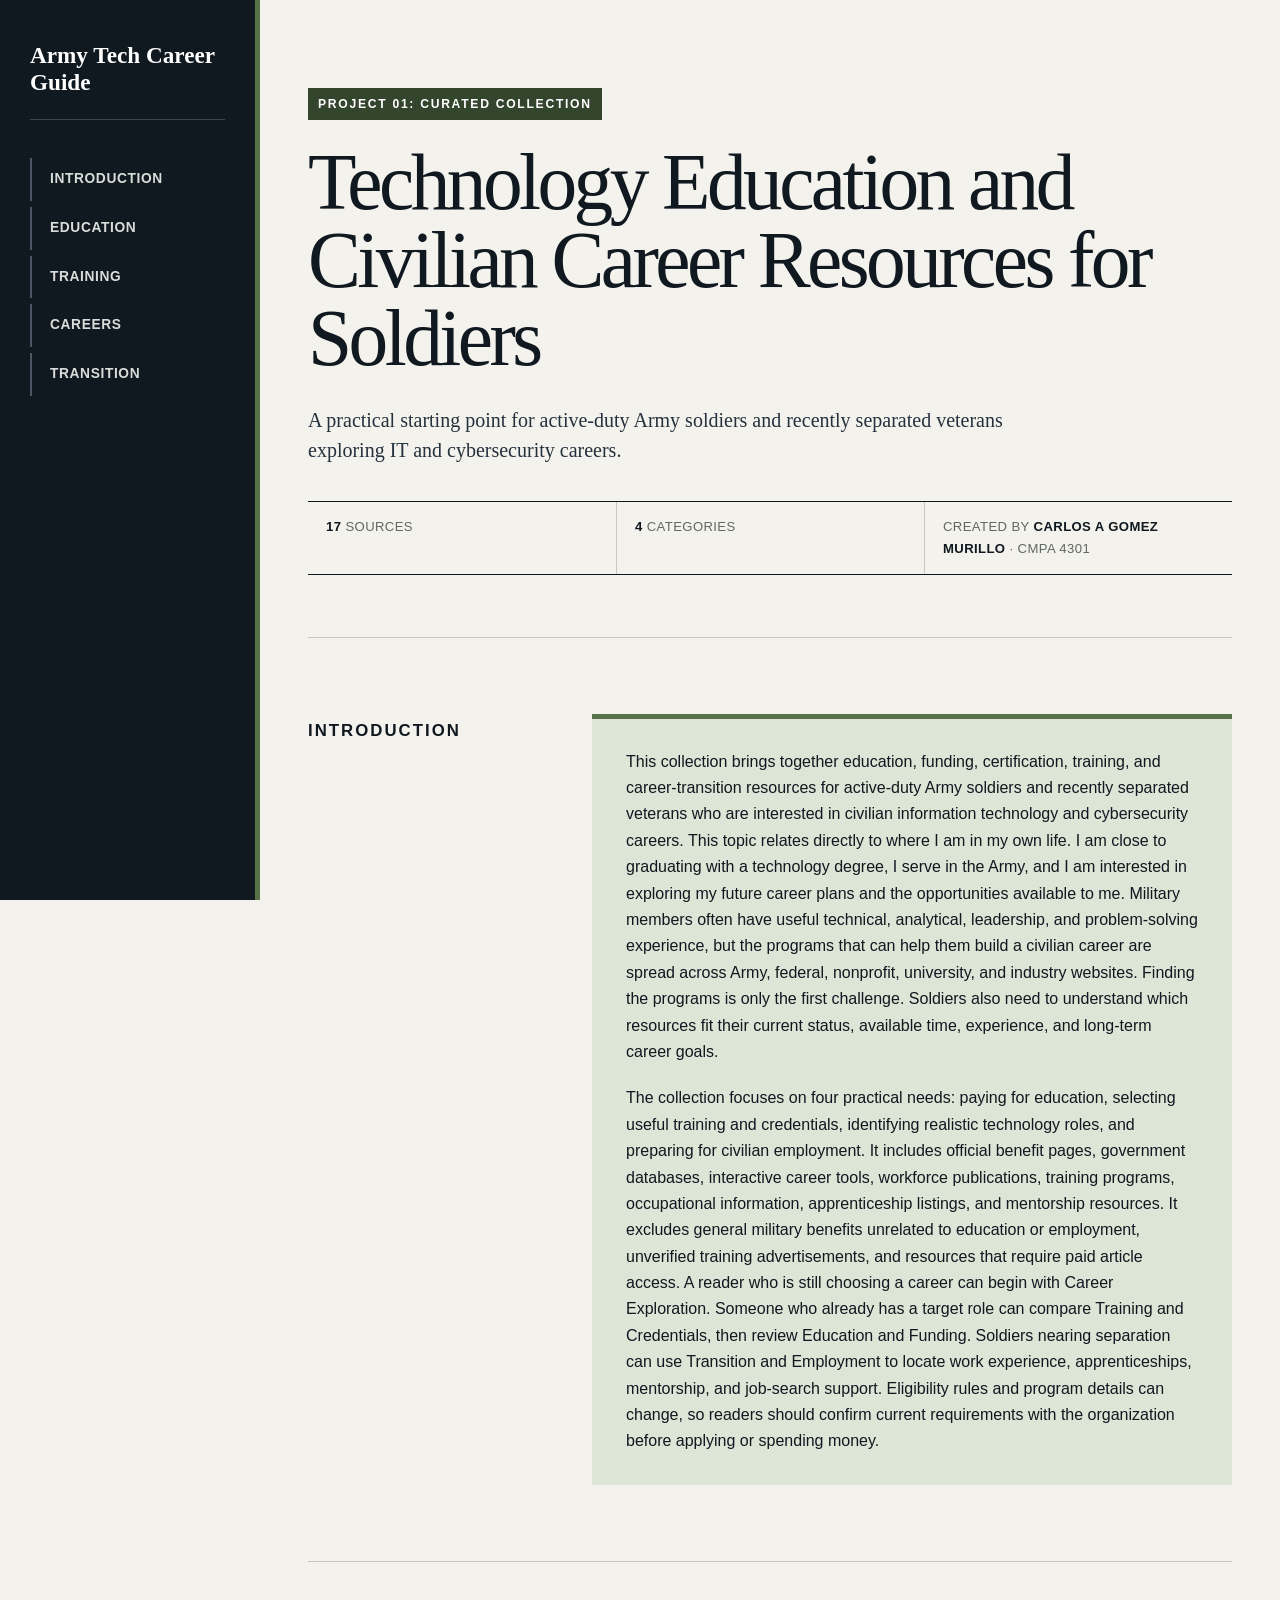
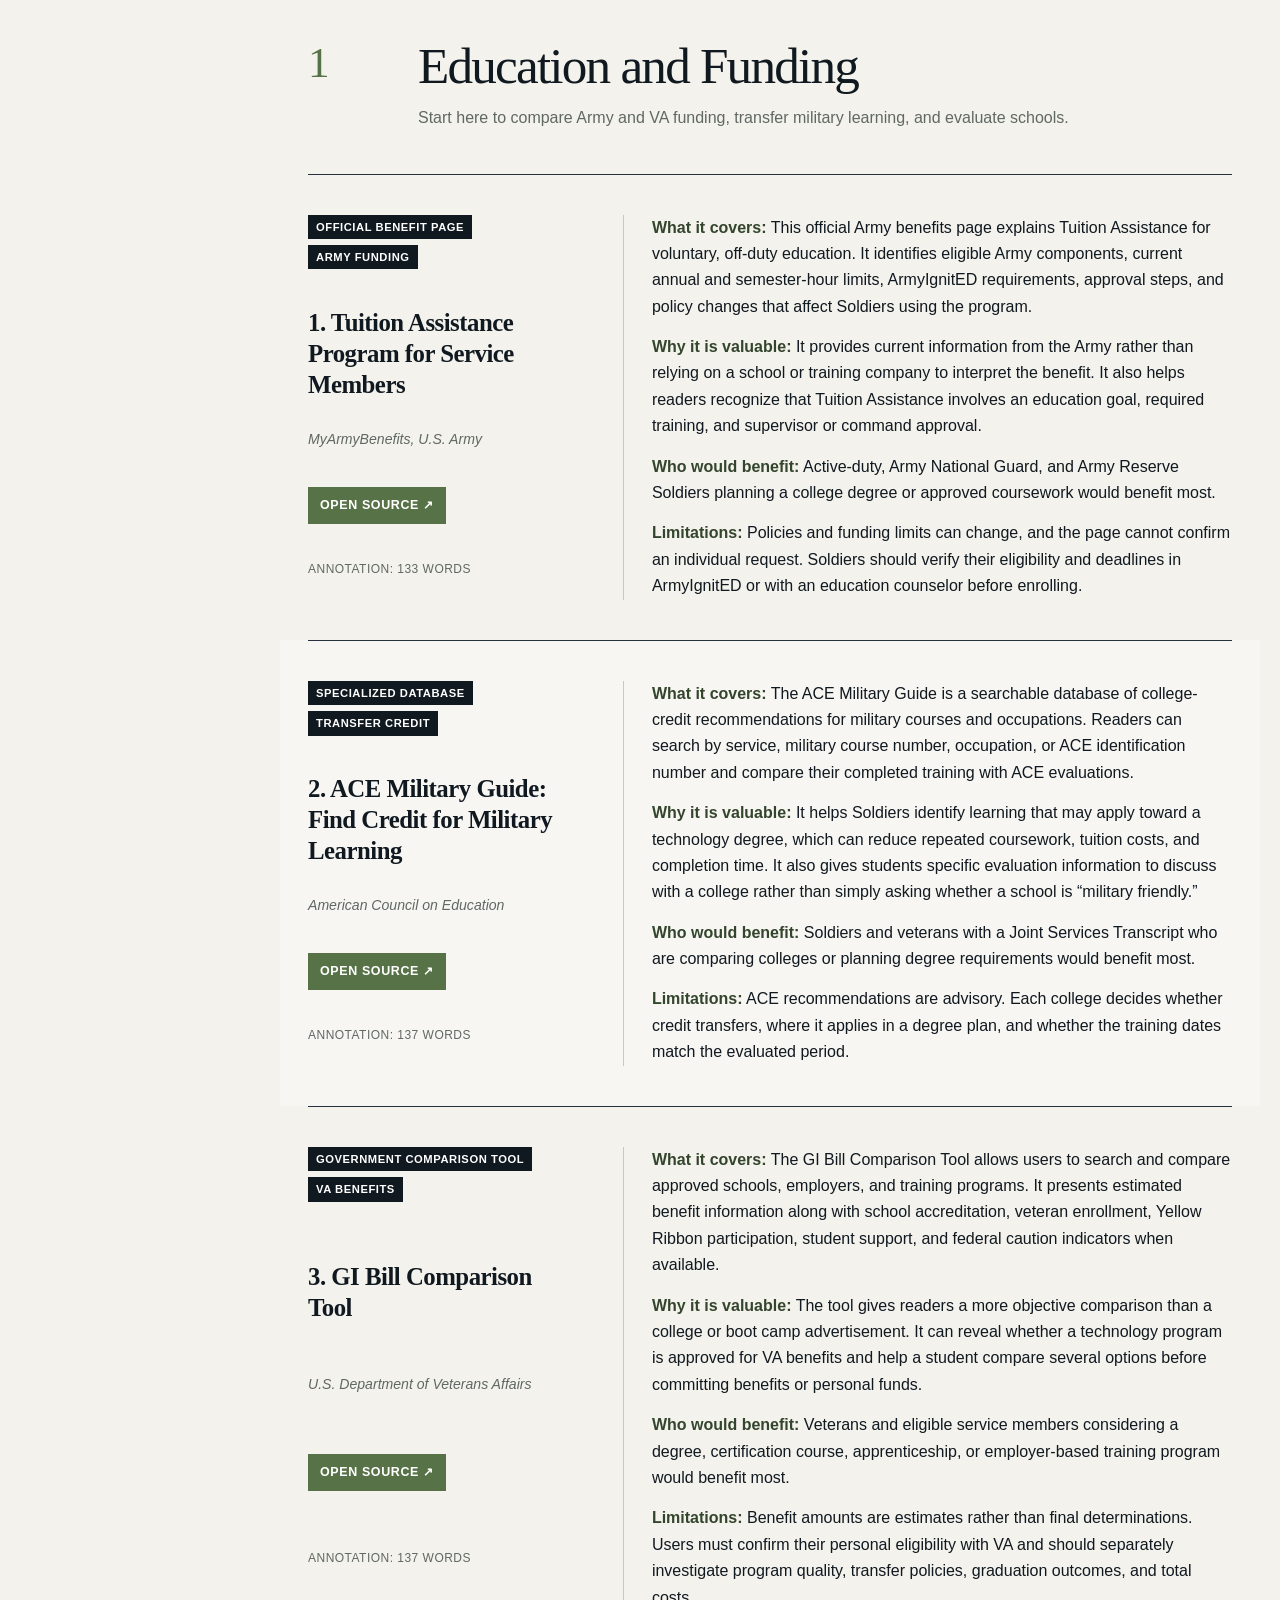
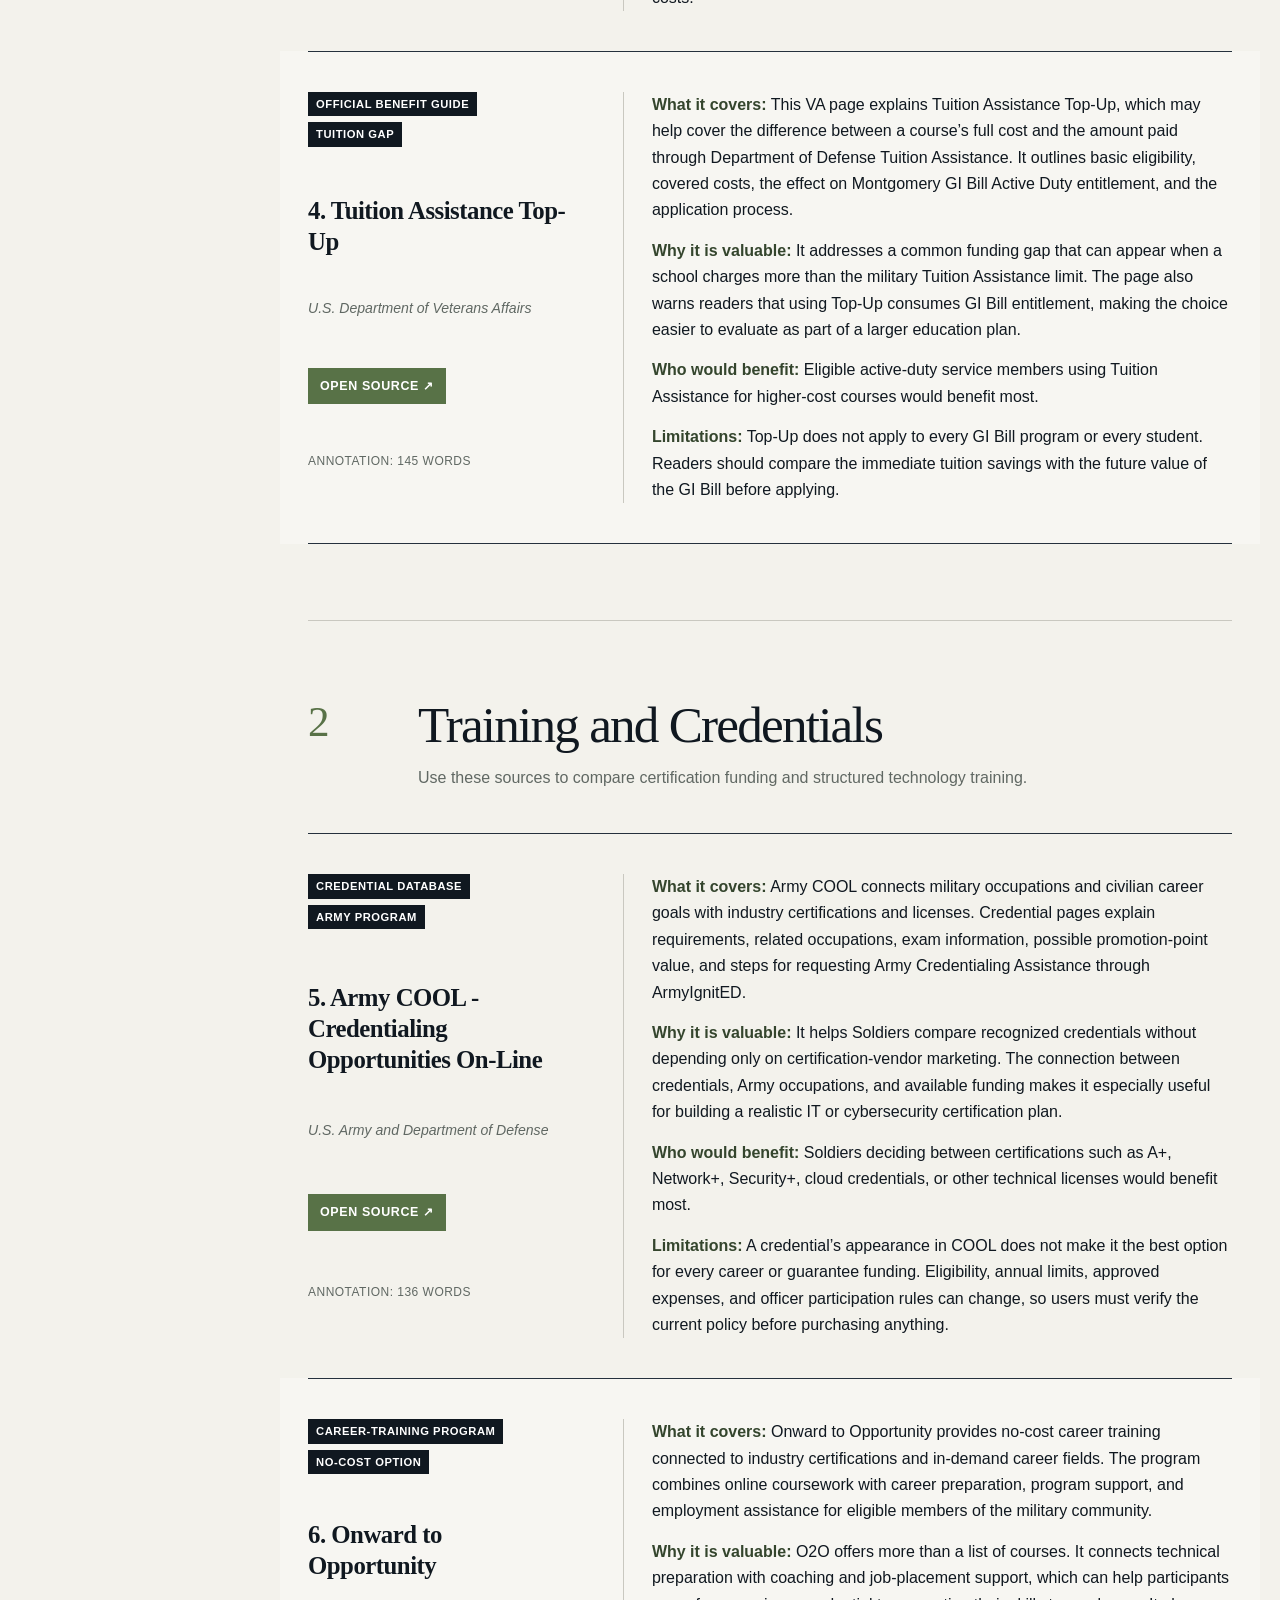
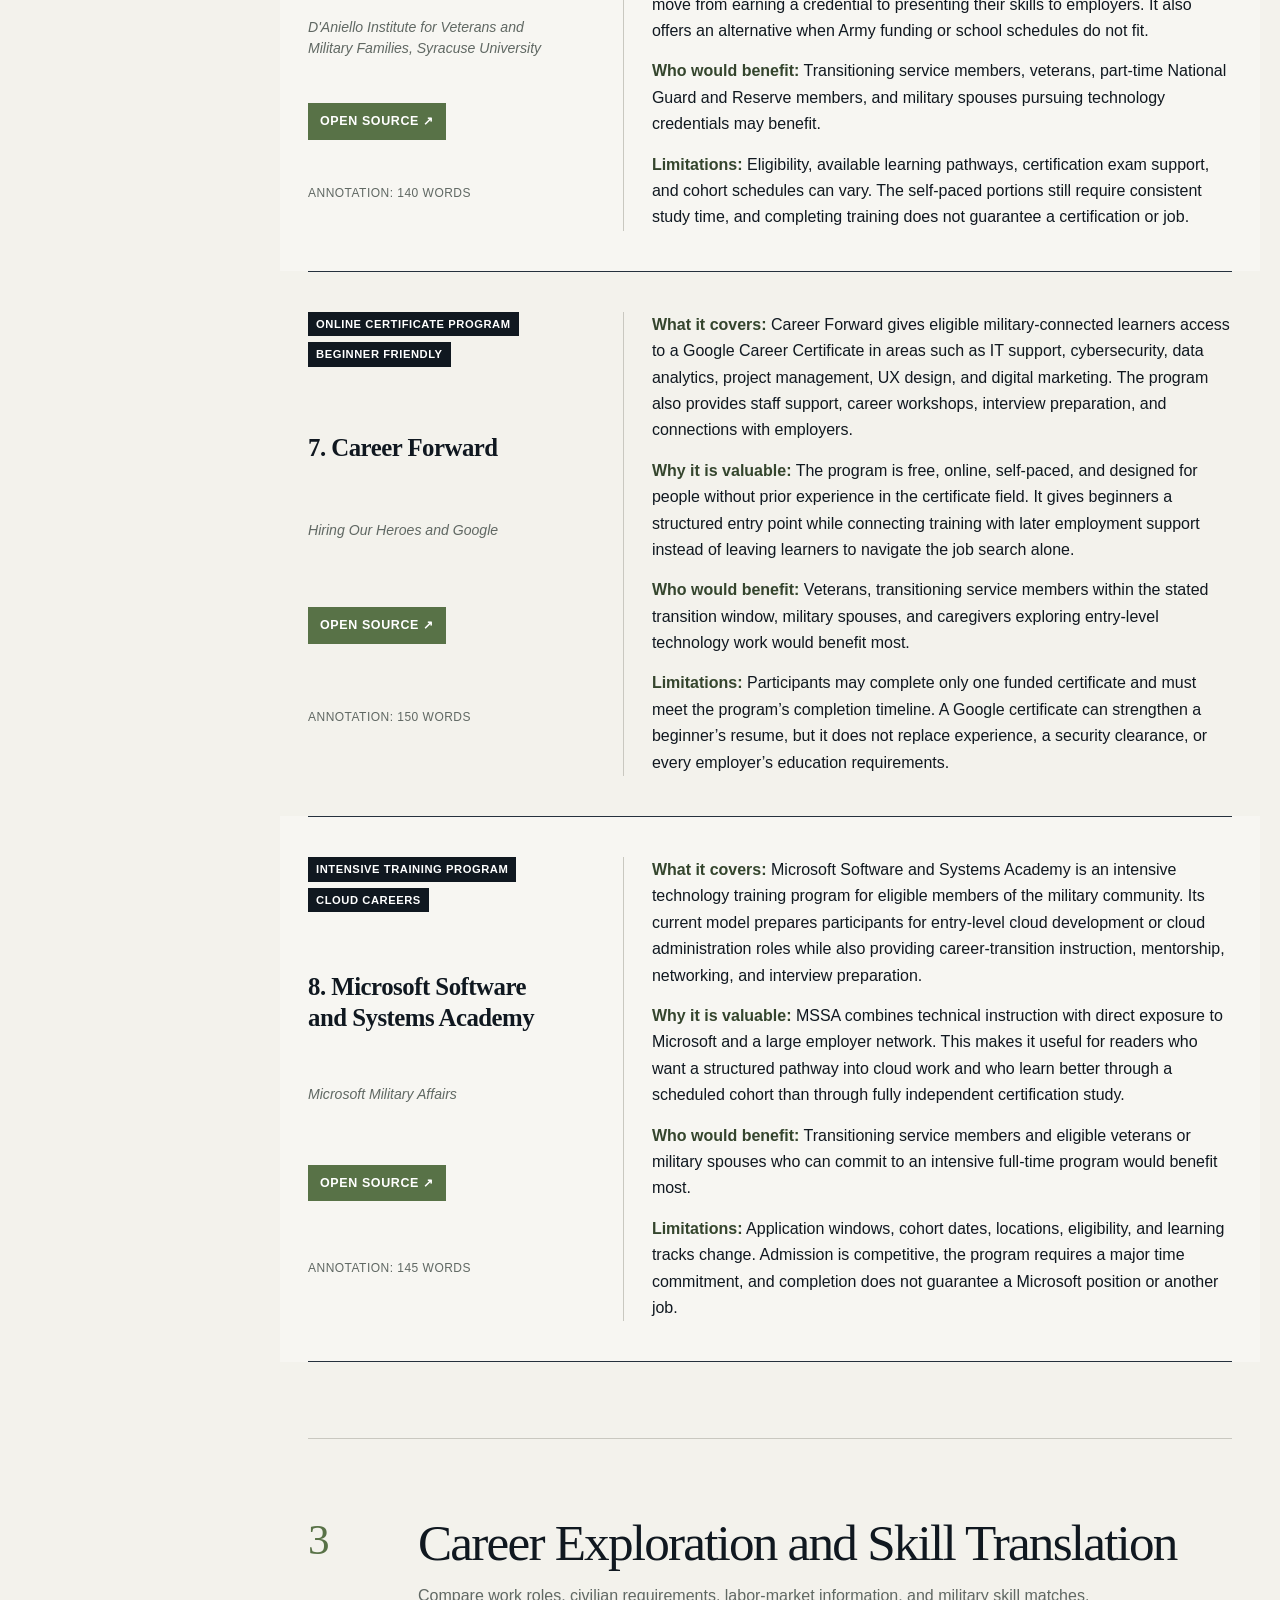
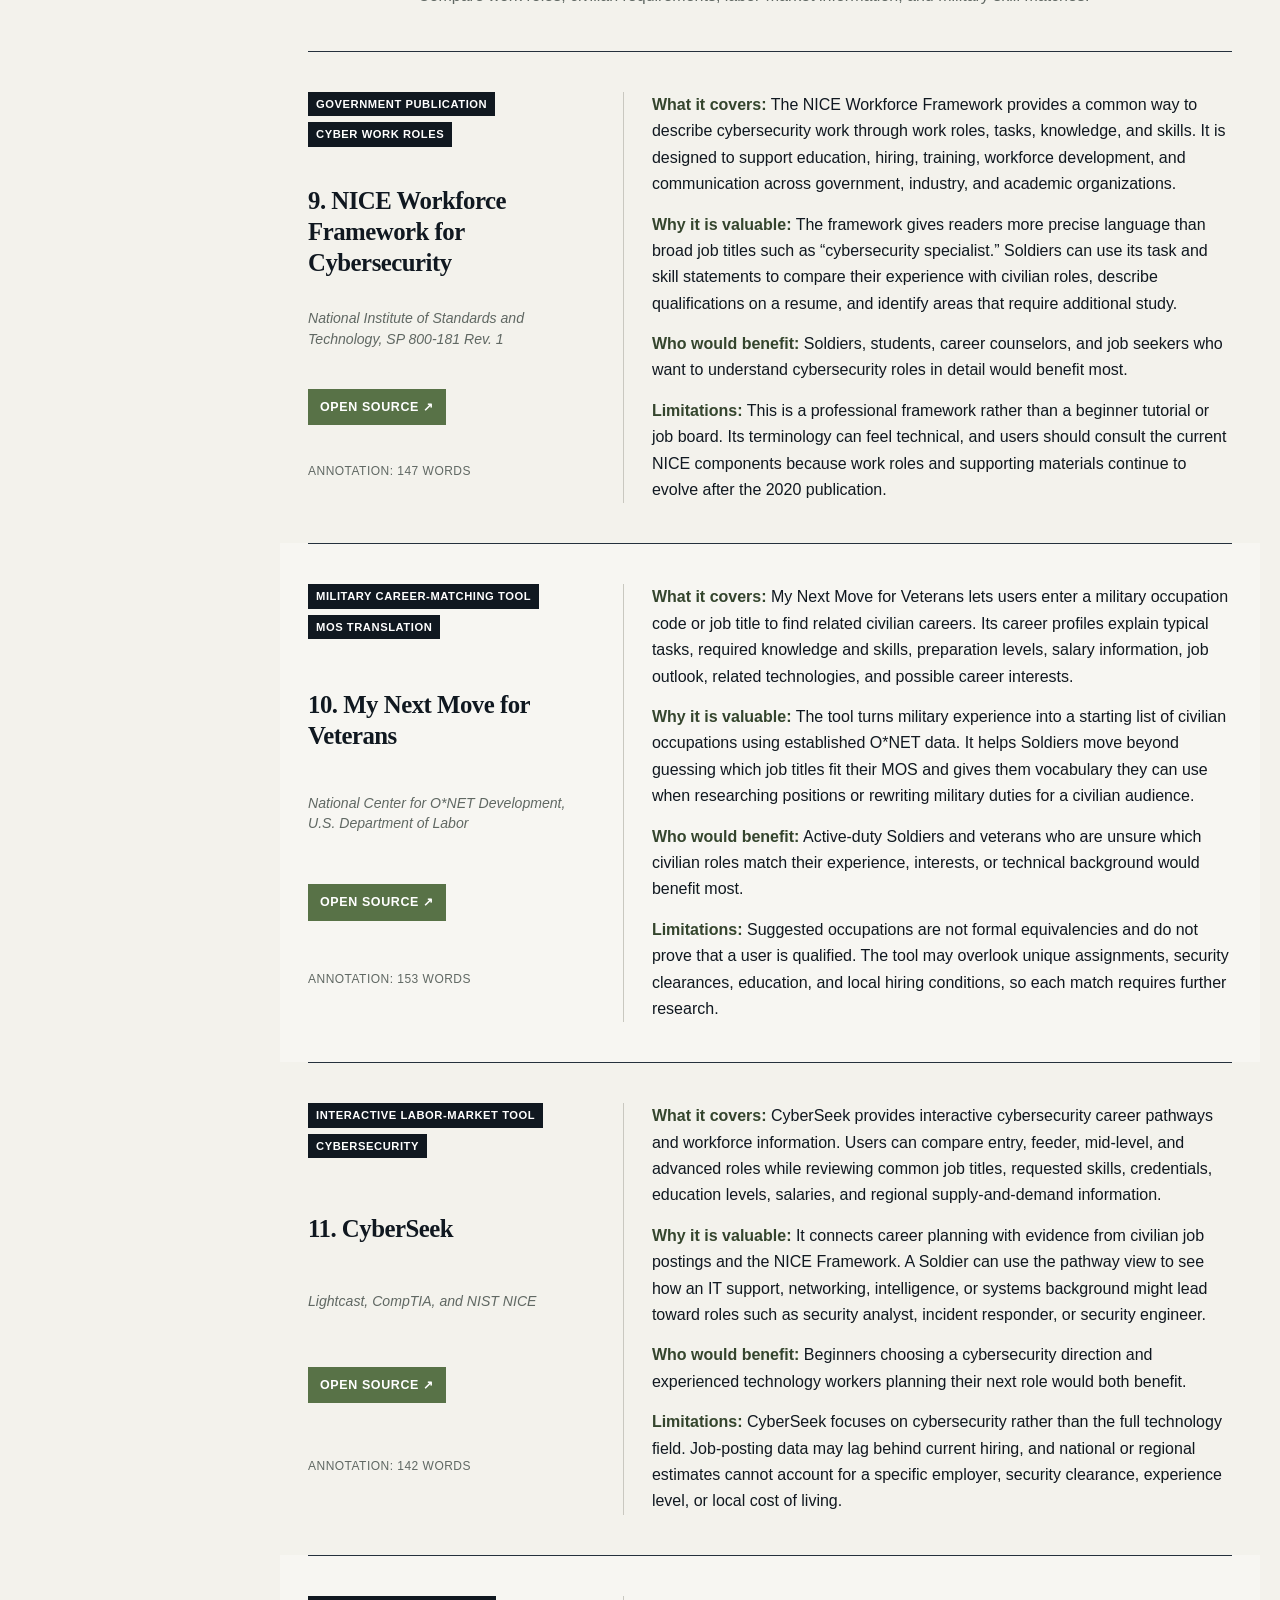
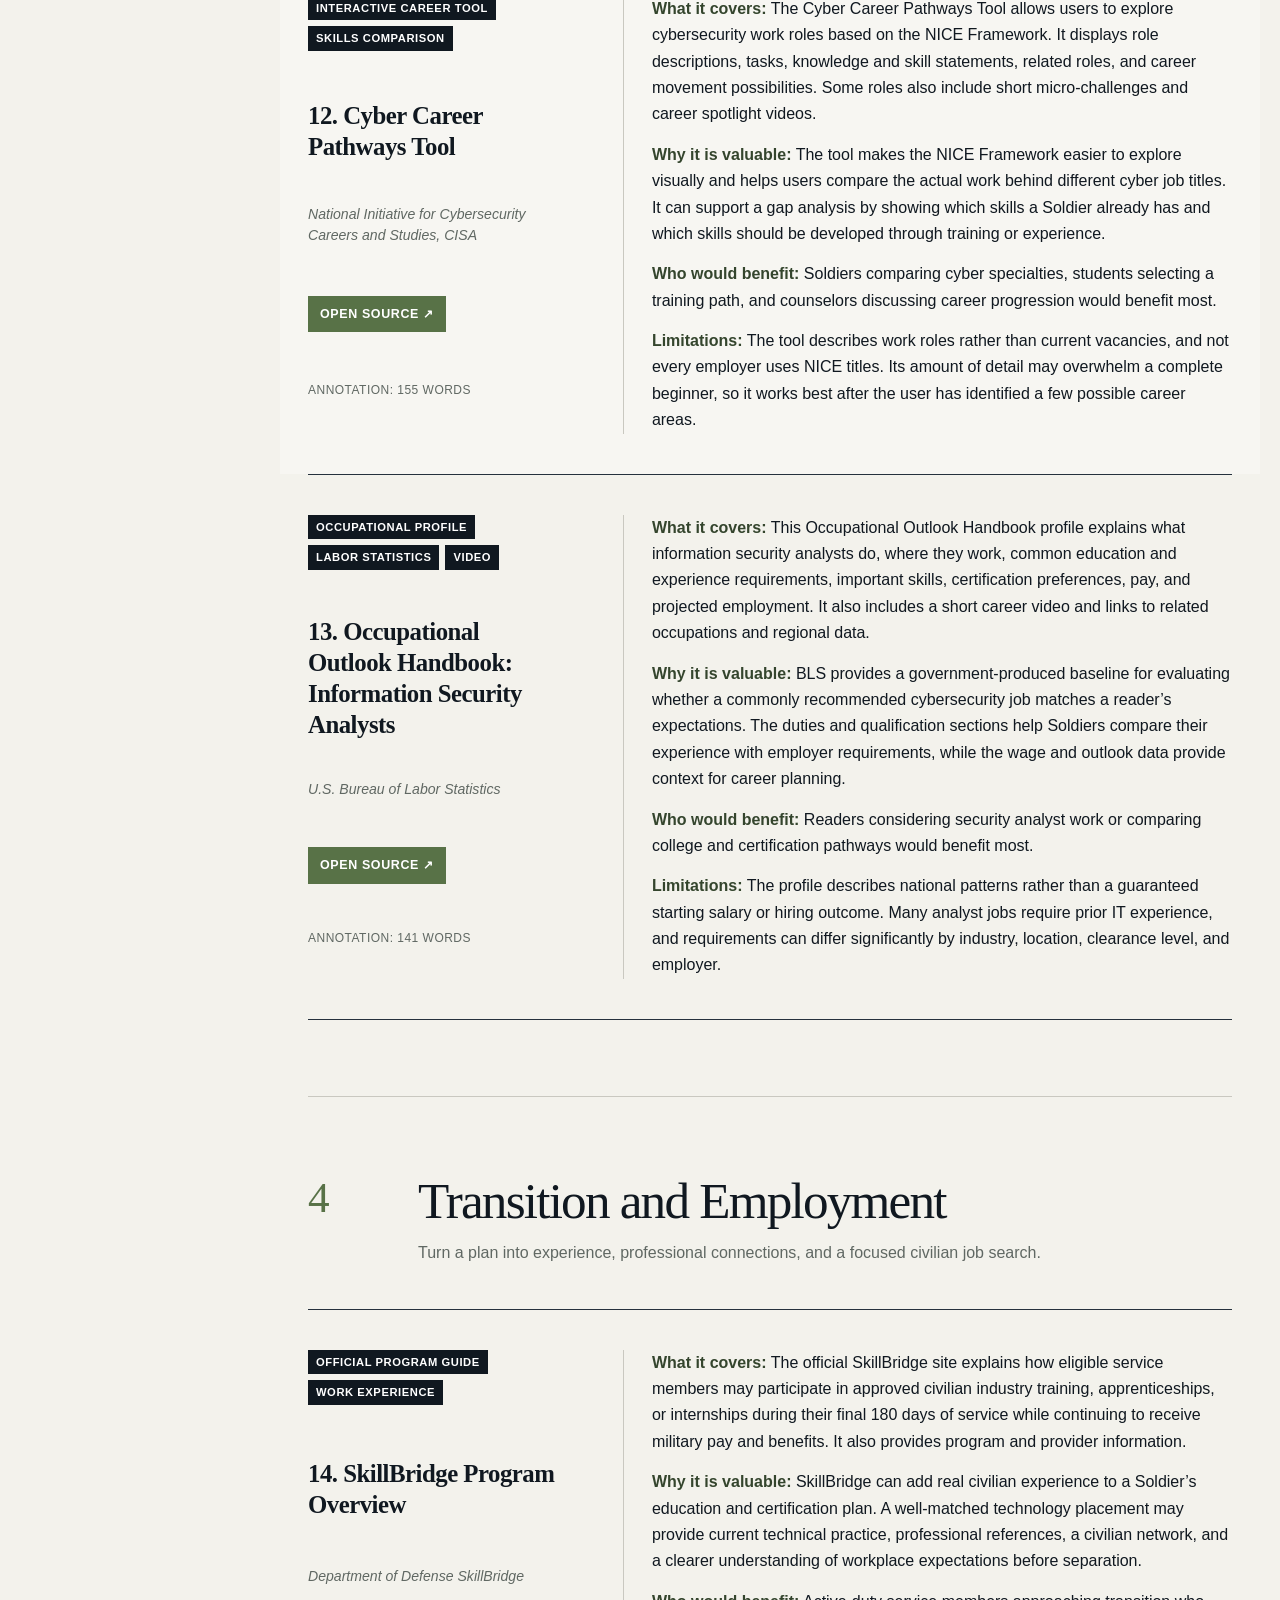
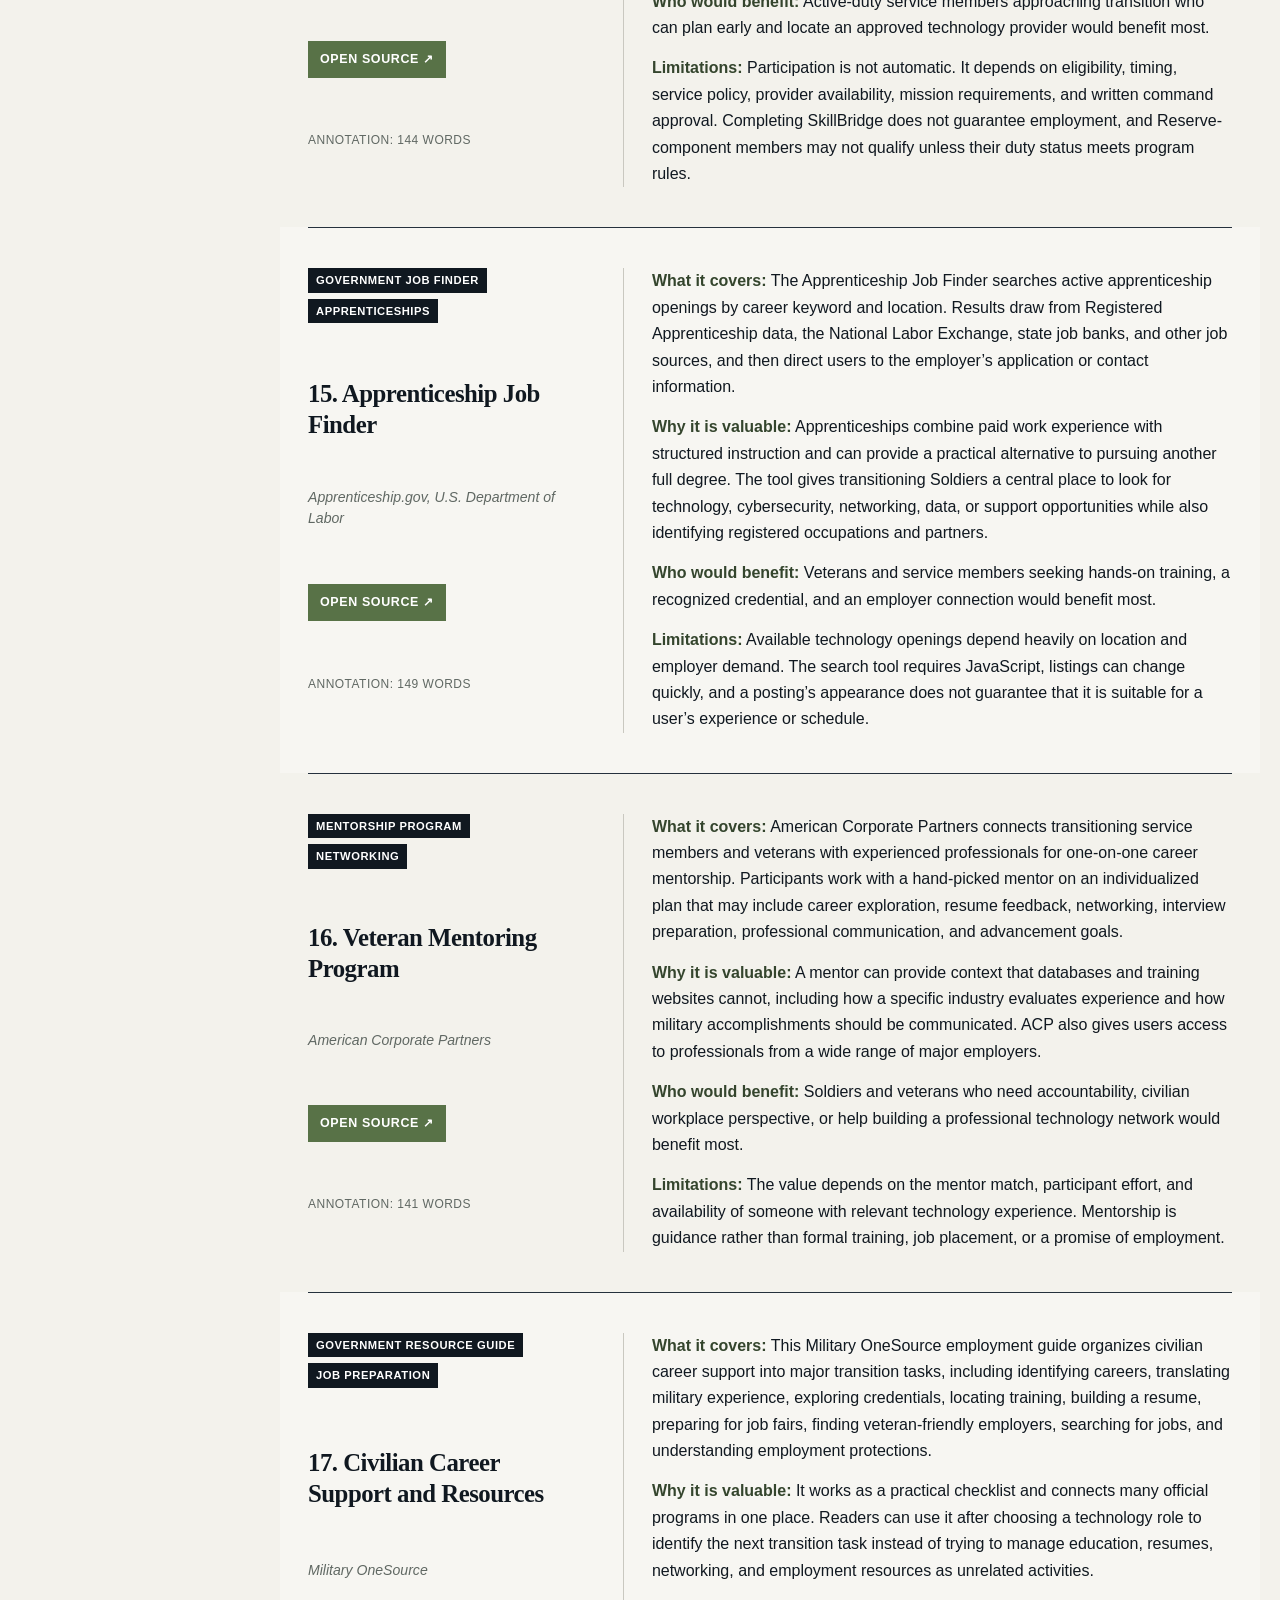
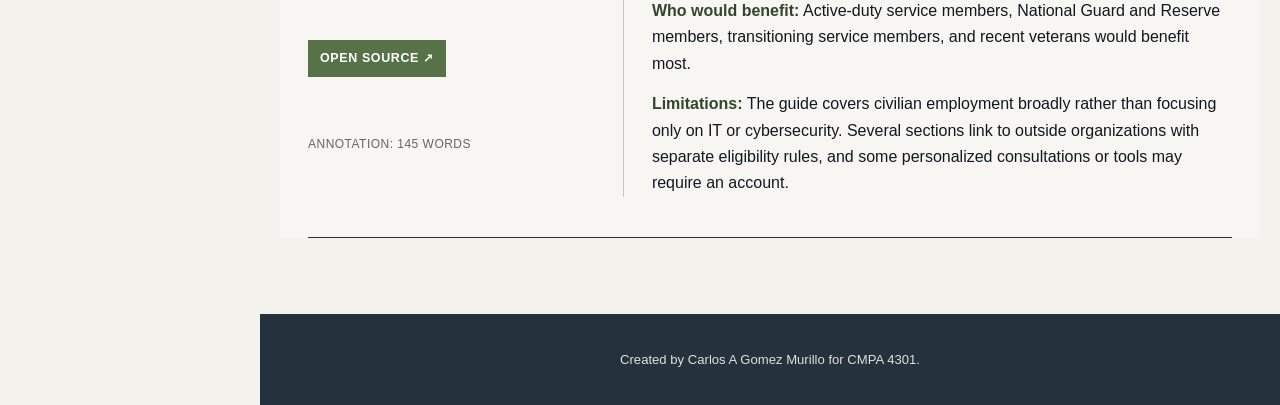
==== commit 71513190: "Update typos and wording" ====
--- a/index.html
+++ b/index.html
@@ -3,8 +3,14 @@
 <head>
   <meta charset="UTF-8">
   <meta name="viewport" content="width=device-width, initial-scale=1.0">
-  <meta name="description" content="A curated collection of education, certification, funding, and career-transition resources for soldiers pursuing civilian IT and cybersecurity careers.">
-  <title>Army Tech Career Guide | Carlos Gomez</title>
+
+  <meta
+    name="description"
+    content="A curated collection of education, certification, funding, and career-transition resources for soldiers pursuing civilian IT and cybersecurity careers."
+  >
+
+  <title>Army Tech Career Guide | Carlos A Gomez Murillo</title>
+
   <link rel="stylesheet" href="style.css">
 </head>
 
@@ -24,74 +30,79 @@
   </header>
 
   <main id="top">
-    <section class="title-block">
+    <section class="title-block" aria-labelledby="page-title">
       <p class="eyebrow">Project 01: Curated Collection</p>
 
-      <h1>Technology Education and Civilian Career Resources for Soldiers</h1>
+      <h1 id="page-title">
+        Technology Education and Civilian Career Resources for Soldiers
+      </h1>
 
       <p class="lead">
         A practical starting point for active-duty Army soldiers and recently
         separated veterans exploring IT and cybersecurity careers.
       </p>
 
-      <div class="collection-facts">
+      <div class="collection-facts" aria-label="Collection details">
         <span><strong>17</strong> sources</span>
         <span><strong>4</strong> categories</span>
-        <span>Reviewed <strong>September 8, 2026</strong></span>
+        <span>
+          Created by <strong>Carlos A Gomez Murillo</strong> · CMPA 4301
+        </span>
       </div>
     </section>
 
-    <section id="introduction" class="section-block">
+    <section id="introduction" class="introduction section-block">
       <h2>Introduction</h2>
 
       <div class="intro-copy">
         <p>
           This collection brings together education, funding, certification,
-          training, and career-transition resources for active-duty Army soldiers
-          and recently separated veterans who are interested in civilian
-          information technology and cybersecurity careers. I chose this topic
-          because military members often have useful technical, analytical,
-          leadership, and problem-solving experience, but the programs that can
-          help them build a civilian career are spread across Army, federal,
-          nonprofit, university, and industry websites. Finding the programs is
-          only the first challenge. Soldiers also need to understand which
-          resources fit their current status, available time, experience, and
-          long-term career goals.
+          training, and career-transition resources for active-duty Army
+          soldiers and recently separated veterans who are interested in
+          civilian information technology and cybersecurity careers. This topic
+          relates directly to where I am in my own life. I am close to
+          graduating with a technology degree, I serve in the Army, and I am
+          interested in exploring my future career plans and the opportunities
+          available to me. Military members often have useful technical,
+          analytical, leadership, and problem-solving experience, but the
+          programs that can help them build a civilian career are spread across
+          Army, federal, nonprofit, university, and industry websites. Finding
+          the programs is only the first challenge. Soldiers also need to
+          understand which resources fit their current status, available time,
+          experience, and long-term career goals.
         </p>
 
         <p>
           The collection focuses on four practical needs: paying for education,
           selecting useful training and credentials, identifying realistic
           technology roles, and preparing for civilian employment. It includes
-          official benefit pages, government databases, interactive career tools,
-          workforce publications, training programs, occupational information,
-          apprenticeship listings, and mentorship resources. It excludes general
-          military benefits unrelated to education or employment, unverified
-          training advertisements, and resources that require paid article access.
-          A reader who is still choosing a career can begin with Career Exploration.
-          Someone who already has a target role can compare Training and Credentials,
-          then review Education and Funding. Soldiers nearing separation can use
-          Transition and Employment to locate work experience, apprenticeships,
-          mentorship, and job-search support. Eligibility rules and program details
-          can change, so readers should confirm current requirements with the
-          organization before applying or spending money.
+          official benefit pages, government databases, interactive career
+          tools, workforce publications, training programs, occupational
+          information, apprenticeship listings, and mentorship resources. It
+          excludes general military benefits unrelated to education or
+          employment, unverified training advertisements, and resources that
+          require paid article access. A reader who is still choosing a career
+          can begin with Career Exploration. Someone who already has a target
+          role can compare Training and Credentials, then review Education and
+          Funding. Soldiers nearing separation can use Transition and Employment
+          to locate work experience, apprenticeships, mentorship, and job-search
+          support. Eligibility rules and program details can change, so readers
+          should confirm current requirements with the organization before
+          applying or spending money.
         </p>
       </div>
-
-      <a class="pdf-link" href="army-tech-career-guide.pdf" download>
-        Download the PDF backup
-      </a>
     </section>
 
-    <section id="education" class="section-block">
+    <section id="education" class="collection-section section-block">
       <div class="section-heading">
-        <p class="section-number">01</p>
+        <p class="section-number">1</p>
 
         <div>
           <h2>Education and Funding</h2>
-          <p>
-            Start here to compare Army and VA funding, transfer military learning,
-            and evaluate schools.
+
+          <p>
+            Start here to compare Army and VA funding, transfer military
+            learning, and evaluate schools.
           </p>
         </div>
       </div>
@@ -103,22 +114,47 @@
         </div>
 
         <h3>1. Tuition Assistance Program for Service Members</h3>
+
         <p class="citation">MyArmyBenefits, U.S. Army</p>
 
-        <a class="source-link"
-           href="https://myarmybenefits.us.army.mil/Benefit-Library/Federal-Benefits/Tuition-Assistance-%28TA%29"
-           target="_blank" rel="noopener">
-          Open source
-        </a>
-
-        <div class="annotation">
-          <p><strong>What it covers:</strong> This official Army benefits page explains Tuition Assistance for voluntary, off-duty education. It identifies eligible Army components, current annual and semester-hour limits, ArmyIgnitED requirements, approval steps, and policy changes that affect Soldiers using the program.</p>
-
-          <p><strong>Why it is valuable:</strong> It provides current information from the Army rather than relying on a school or training company to interpret the benefit. It also helps readers recognize that Tuition Assistance involves an education goal, required training, and supervisor or command approval.</p>
-
-          <p><strong>Who would benefit:</strong> Active-duty, Army National Guard, and Army Reserve Soldiers planning a college degree or approved coursework would benefit most.</p>
-
-          <p><strong>Limitations:</strong> Policies and funding limits can change, and the page cannot confirm an individual request. Soldiers should verify their eligibility and deadlines in ArmyIgnitED or with an education counselor before enrolling.</p>
+        <a
+          class="source-link"
+          href="https://myarmybenefits.us.army.mil/Benefit-Library/Federal-Benefits/Tuition-Assistance-%28TA%29"
+          target="_blank"
+          rel="noopener"
+        >
+          Open source
+        </a>
+
+        <div class="annotation">
+          <p>
+            <strong>What it covers:</strong> This official Army benefits page
+            explains Tuition Assistance for voluntary, off-duty education. It
+            identifies eligible Army components, current annual and
+            semester-hour limits, ArmyIgnitED requirements, approval steps, and
+            policy changes that affect Soldiers using the program.
+          </p>
+
+          <p>
+            <strong>Why it is valuable:</strong> It provides current information
+            from the Army rather than relying on a school or training company to
+            interpret the benefit. It also helps readers recognize that Tuition
+            Assistance involves an education goal, required training, and
+            supervisor or command approval.
+          </p>
+
+          <p>
+            <strong>Who would benefit:</strong> Active-duty, Army National
+            Guard, and Army Reserve Soldiers planning a college degree or
+            approved coursework would benefit most.
+          </p>
+
+          <p>
+            <strong>Limitations:</strong> Policies and funding limits can change,
+            and the page cannot confirm an individual request. Soldiers should
+            verify their eligibility and deadlines in ArmyIgnitED or with an
+            education counselor before enrolling.
+          </p>
         </div>
 
         <p class="word-count">Annotation: 133 words</p>
@@ -131,22 +167,48 @@
         </div>
 
         <h3>2. ACE Military Guide: Find Credit for Military Learning</h3>
+
         <p class="citation">American Council on Education</p>
 
-        <a class="source-link"
-           href="https://militaryguide.acenet.edu/"
-           target="_blank" rel="noopener">
-          Open source
-        </a>
-
-        <div class="annotation">
-          <p><strong>What it covers:</strong> The ACE Military Guide is a searchable database of college-credit recommendations for military courses and occupations. Readers can search by service, military course number, occupation, or ACE identification number and compare their completed training with ACE evaluations.</p>
-
-          <p><strong>Why it is valuable:</strong> It helps Soldiers identify learning that may apply toward a technology degree, which can reduce repeated coursework, tuition costs, and completion time. It also gives students specific evaluation information to discuss with a college rather than simply asking whether a school is “military friendly.”</p>
-
-          <p><strong>Who would benefit:</strong> Soldiers and veterans with a Joint Services Transcript who are comparing colleges or planning degree requirements would benefit most.</p>
-
-          <p><strong>Limitations:</strong> ACE recommendations are advisory. Each college decides whether credit transfers, where it applies in a degree plan, and whether the training dates match the evaluated period.</p>
+        <a
+          class="source-link"
+          href="https://militaryguide.acenet.edu/"
+          target="_blank"
+          rel="noopener"
+        >
+          Open source
+        </a>
+
+        <div class="annotation">
+          <p>
+            <strong>What it covers:</strong> The ACE Military Guide is a
+            searchable database of college-credit recommendations for military
+            courses and occupations. Readers can search by service, military
+            course number, occupation, or ACE identification number and compare
+            their completed training with ACE evaluations.
+          </p>
+
+          <p>
+            <strong>Why it is valuable:</strong> It helps Soldiers identify
+            learning that may apply toward a technology degree, which can reduce
+            repeated coursework, tuition costs, and completion time. It also
+            gives students specific evaluation information to discuss with a
+            college rather than simply asking whether a school is “military
+            friendly.”
+          </p>
+
+          <p>
+            <strong>Who would benefit:</strong> Soldiers and veterans with a
+            Joint Services Transcript who are comparing colleges or planning
+            degree requirements would benefit most.
+          </p>
+
+          <p>
+            <strong>Limitations:</strong> ACE recommendations are advisory. Each
+            college decides whether credit transfers, where it applies in a
+            degree plan, and whether the training dates match the evaluated
+            period.
+          </p>
         </div>
 
         <p class="word-count">Annotation: 137 words</p>
@@ -159,22 +221,48 @@
         </div>
 
         <h3>3. GI Bill Comparison Tool</h3>
+
         <p class="citation">U.S. Department of Veterans Affairs</p>
 
-        <a class="source-link"
-           href="https://www.va.gov/education/gi-bill-comparison-tool/"
-           target="_blank" rel="noopener">
-          Open source
-        </a>
-
-        <div class="annotation">
-          <p><strong>What it covers:</strong> The GI Bill Comparison Tool allows users to search and compare approved schools, employers, and training programs. It presents estimated benefit information along with school accreditation, veteran enrollment, Yellow Ribbon participation, student support, and federal caution indicators when available.</p>
-
-          <p><strong>Why it is valuable:</strong> The tool gives readers a more objective comparison than a college or boot camp advertisement. It can reveal whether a technology program is approved for VA benefits and help a student compare several options before committing benefits or personal funds.</p>
-
-          <p><strong>Who would benefit:</strong> Veterans and eligible service members considering a degree, certification course, apprenticeship, or employer-based training program would benefit most.</p>
-
-          <p><strong>Limitations:</strong> Benefit amounts are estimates rather than final determinations. Users must confirm their personal eligibility with VA and should separately investigate program quality, transfer policies, graduation outcomes, and total costs.</p>
+        <a
+          class="source-link"
+          href="https://www.va.gov/education/gi-bill-comparison-tool/"
+          target="_blank"
+          rel="noopener"
+        >
+          Open source
+        </a>
+
+        <div class="annotation">
+          <p>
+            <strong>What it covers:</strong> The GI Bill Comparison Tool allows
+            users to search and compare approved schools, employers, and
+            training programs. It presents estimated benefit information along
+            with school accreditation, veteran enrollment, Yellow Ribbon
+            participation, student support, and federal caution indicators when
+            available.
+          </p>
+
+          <p>
+            <strong>Why it is valuable:</strong> The tool gives readers a more
+            objective comparison than a college or boot camp advertisement. It
+            can reveal whether a technology program is approved for VA benefits
+            and help a student compare several options before committing
+            benefits or personal funds.
+          </p>
+
+          <p>
+            <strong>Who would benefit:</strong> Veterans and eligible service
+            members considering a degree, certification course, apprenticeship,
+            or employer-based training program would benefit most.
+          </p>
+
+          <p>
+            <strong>Limitations:</strong> Benefit amounts are estimates rather
+            than final determinations. Users must confirm their personal
+            eligibility with VA and should separately investigate program
+            quality, transfer policies, graduation outcomes, and total costs.
+          </p>
         </div>
 
         <p class="word-count">Annotation: 137 words</p>
@@ -187,34 +275,61 @@
         </div>
 
         <h3>4. Tuition Assistance Top-Up</h3>
+
         <p class="citation">U.S. Department of Veterans Affairs</p>
 
-        <a class="source-link"
-           href="https://www.va.gov/education/about-gi-bill-benefits/how-to-use-benefits/tuition-assistance-top-up/"
-           target="_blank" rel="noopener">
-          Open source
-        </a>
-
-        <div class="annotation">
-          <p><strong>What it covers:</strong> This VA page explains Tuition Assistance Top-Up, which may help cover the difference between a course’s full cost and the amount paid through Department of Defense Tuition Assistance. It outlines basic eligibility, covered costs, the effect on Montgomery GI Bill Active Duty entitlement, and the application process.</p>
-
-          <p><strong>Why it is valuable:</strong> It addresses a common funding gap that can appear when a school charges more than the military Tuition Assistance limit. The page also warns readers that using Top-Up consumes GI Bill entitlement, making the choice easier to evaluate as part of a larger education plan.</p>
-
-          <p><strong>Who would benefit:</strong> Eligible active-duty service members using Tuition Assistance for higher-cost courses would benefit most.</p>
-
-          <p><strong>Limitations:</strong> Top-Up does not apply to every GI Bill program or every student. Readers should compare the immediate tuition savings with the future value of the GI Bill before applying.</p>
+        <a
+          class="source-link"
+          href="https://www.va.gov/education/about-gi-bill-benefits/how-to-use-benefits/tuition-assistance-top-up/"
+          target="_blank"
+          rel="noopener"
+        >
+          Open source
+        </a>
+
+        <div class="annotation">
+          <p>
+            <strong>What it covers:</strong> This VA page explains Tuition
+            Assistance Top-Up, which may help cover the difference between a
+            course’s full cost and the amount paid through Department of Defense
+            Tuition Assistance. It outlines basic eligibility, covered costs,
+            the effect on Montgomery GI Bill Active Duty entitlement, and the
+            application process.
+          </p>
+
+          <p>
+            <strong>Why it is valuable:</strong> It addresses a common funding
+            gap that can appear when a school charges more than the military
+            Tuition Assistance limit. The page also warns readers that using
+            Top-Up consumes GI Bill entitlement, making the choice easier to
+            evaluate as part of a larger education plan.
+          </p>
+
+          <p>
+            <strong>Who would benefit:</strong> Eligible active-duty service
+            members using Tuition Assistance for higher-cost courses would
+            benefit most.
+          </p>
+
+          <p>
+            <strong>Limitations:</strong> Top-Up does not apply to every GI Bill
+            program or every student. Readers should compare the immediate
+            tuition savings with the future value of the GI Bill before
+            applying.
+          </p>
         </div>
 
         <p class="word-count">Annotation: 145 words</p>
       </article>
     </section>
 
-    <section id="training" class="section-block">
+    <section id="training" class="collection-section section-block">
       <div class="section-heading">
-        <p class="section-number">02</p>
+        <p class="section-number">2</p>
 
         <div>
           <h2>Training and Credentials</h2>
+
           <p>
             Use these sources to compare certification funding and structured
             technology training.
@@ -229,22 +344,49 @@
         </div>
 
         <h3>5. Army COOL - Credentialing Opportunities On-Line</h3>
+
         <p class="citation">U.S. Army and Department of Defense</p>
 
-        <a class="source-link"
-           href="https://www.cool.osd.mil/army/index.html"
-           target="_blank" rel="noopener">
-          Open source
-        </a>
-
-        <div class="annotation">
-          <p><strong>What it covers:</strong> Army COOL connects military occupations and civilian career goals with industry certifications and licenses. Credential pages explain requirements, related occupations, exam information, possible promotion-point value, and steps for requesting Army Credentialing Assistance through ArmyIgnitED.</p>
-
-          <p><strong>Why it is valuable:</strong> It helps Soldiers compare recognized credentials without depending only on certification-vendor marketing. The connection between credentials, Army occupations, and available funding makes it especially useful for building a realistic IT or cybersecurity certification plan.</p>
-
-          <p><strong>Who would benefit:</strong> Soldiers deciding between certifications such as A+, Network+, Security+, cloud credentials, or other technical licenses would benefit most.</p>
-
-          <p><strong>Limitations:</strong> A credential’s appearance in COOL does not make it the best option for every career or guarantee funding. Eligibility, annual limits, approved expenses, and officer participation rules can change, so users must verify the current policy before purchasing anything.</p>
+        <a
+          class="source-link"
+          href="https://www.cool.osd.mil/army/index.html"
+          target="_blank"
+          rel="noopener"
+        >
+          Open source
+        </a>
+
+        <div class="annotation">
+          <p>
+            <strong>What it covers:</strong> Army COOL connects military
+            occupations and civilian career goals with industry certifications
+            and licenses. Credential pages explain requirements, related
+            occupations, exam information, possible promotion-point value, and
+            steps for requesting Army Credentialing Assistance through
+            ArmyIgnitED.
+          </p>
+
+          <p>
+            <strong>Why it is valuable:</strong> It helps Soldiers compare
+            recognized credentials without depending only on
+            certification-vendor marketing. The connection between credentials,
+            Army occupations, and available funding makes it especially useful
+            for building a realistic IT or cybersecurity certification plan.
+          </p>
+
+          <p>
+            <strong>Who would benefit:</strong> Soldiers deciding between
+            certifications such as A+, Network+, Security+, cloud credentials,
+            or other technical licenses would benefit most.
+          </p>
+
+          <p>
+            <strong>Limitations:</strong> A credential’s appearance in COOL does
+            not make it the best option for every career or guarantee funding.
+            Eligibility, annual limits, approved expenses, and officer
+            participation rules can change, so users must verify the current
+            policy before purchasing anything.
+          </p>
         </div>
 
         <p class="word-count">Annotation: 136 words</p>
@@ -257,24 +399,50 @@
         </div>
 
         <h3>6. Onward to Opportunity</h3>
+
         <p class="citation">
-          D'Aniello Institute for Veterans and Military Families, Syracuse University
+          D'Aniello Institute for Veterans and Military Families, Syracuse
+          University
         </p>
 
-        <a class="source-link"
-           href="https://ivmf.syracuse.edu/programs/career-training/about-o2o/"
-           target="_blank" rel="noopener">
-          Open source
-        </a>
-
-        <div class="annotation">
-          <p><strong>What it covers:</strong> Onward to Opportunity provides no-cost career training connected to industry certifications and in-demand career fields. The program combines online coursework with career preparation, program support, and employment assistance for eligible members of the military community.</p>
-
-          <p><strong>Why it is valuable:</strong> O2O offers more than a list of courses. It connects technical preparation with coaching and job-placement support, which can help participants move from earning a credential to presenting their skills to employers. It also offers an alternative when Army funding or school schedules do not fit.</p>
-
-          <p><strong>Who would benefit:</strong> Transitioning service members, veterans, part-time National Guard and Reserve members, and military spouses pursuing technology credentials may benefit.</p>
-
-          <p><strong>Limitations:</strong> Eligibility, available learning pathways, certification exam support, and cohort schedules can vary. The self-paced portions still require consistent study time, and completing training does not guarantee a certification or job.</p>
+        <a
+          class="source-link"
+          href="https://ivmf.syracuse.edu/programs/career-training/about-o2o/"
+          target="_blank"
+          rel="noopener"
+        >
+          Open source
+        </a>
+
+        <div class="annotation">
+          <p>
+            <strong>What it covers:</strong> Onward to Opportunity provides
+            no-cost career training connected to industry certifications and
+            in-demand career fields. The program combines online coursework
+            with career preparation, program support, and employment assistance
+            for eligible members of the military community.
+          </p>
+
+          <p>
+            <strong>Why it is valuable:</strong> O2O offers more than a list of
+            courses. It connects technical preparation with coaching and
+            job-placement support, which can help participants move from earning
+            a credential to presenting their skills to employers. It also offers
+            an alternative when Army funding or school schedules do not fit.
+          </p>
+
+          <p>
+            <strong>Who would benefit:</strong> Transitioning service members,
+            veterans, part-time National Guard and Reserve members, and military
+            spouses pursuing technology credentials may benefit.
+          </p>
+
+          <p>
+            <strong>Limitations:</strong> Eligibility, available learning
+            pathways, certification exam support, and cohort schedules can vary.
+            The self-paced portions still require consistent study time, and
+            completing training does not guarantee a certification or job.
+          </p>
         </div>
 
         <p class="word-count">Annotation: 140 words</p>
@@ -287,22 +455,49 @@
         </div>
 
         <h3>7. Career Forward</h3>
+
         <p class="citation">Hiring Our Heroes and Google</p>
 
-        <a class="source-link"
-           href="https://www.hiringourheroes.org/career-services/education-networking/career-forward/"
-           target="_blank" rel="noopener">
-          Open source
-        </a>
-
-        <div class="annotation">
-          <p><strong>What it covers:</strong> Career Forward gives eligible military-connected learners access to a Google Career Certificate in areas such as IT support, cybersecurity, data analytics, project management, UX design, and digital marketing. The program also provides staff support, career workshops, interview preparation, and connections with employers.</p>
-
-          <p><strong>Why it is valuable:</strong> The program is free, online, self-paced, and designed for people without prior experience in the certificate field. It gives beginners a structured entry point while connecting training with later employment support instead of leaving learners to navigate the job search alone.</p>
-
-          <p><strong>Who would benefit:</strong> Veterans, transitioning service members within the stated transition window, military spouses, and caregivers exploring entry-level technology work would benefit most.</p>
-
-          <p><strong>Limitations:</strong> Participants may complete only one funded certificate and must meet the program’s completion timeline. A Google certificate can strengthen a beginner’s resume, but it does not replace experience, a security clearance, or every employer’s education requirements.</p>
+        <a
+          class="source-link"
+          href="https://www.hiringourheroes.org/career-services/education-networking/career-forward/"
+          target="_blank"
+          rel="noopener"
+        >
+          Open source
+        </a>
+
+        <div class="annotation">
+          <p>
+            <strong>What it covers:</strong> Career Forward gives eligible
+            military-connected learners access to a Google Career Certificate
+            in areas such as IT support, cybersecurity, data analytics, project
+            management, UX design, and digital marketing. The program also
+            provides staff support, career workshops, interview preparation,
+            and connections with employers.
+          </p>
+
+          <p>
+            <strong>Why it is valuable:</strong> The program is free, online,
+            self-paced, and designed for people without prior experience in the
+            certificate field. It gives beginners a structured entry point while
+            connecting training with later employment support instead of leaving
+            learners to navigate the job search alone.
+          </p>
+
+          <p>
+            <strong>Who would benefit:</strong> Veterans, transitioning service
+            members within the stated transition window, military spouses, and
+            caregivers exploring entry-level technology work would benefit most.
+          </p>
+
+          <p>
+            <strong>Limitations:</strong> Participants may complete only one
+            funded certificate and must meet the program’s completion timeline.
+            A Google certificate can strengthen a beginner’s resume, but it does
+            not replace experience, a security clearance, or every employer’s
+            education requirements.
+          </p>
         </div>
 
         <p class="word-count">Annotation: 150 words</p>
@@ -315,34 +510,61 @@
         </div>
 
         <h3>8. Microsoft Software and Systems Academy</h3>
+
         <p class="citation">Microsoft Military Affairs</p>
 
-        <a class="source-link"
-           href="https://military.microsoft.com/"
-           target="_blank" rel="noopener">
-          Open source
-        </a>
-
-        <div class="annotation">
-          <p><strong>What it covers:</strong> Microsoft Software and Systems Academy is an intensive technology training program for eligible members of the military community. Its current model prepares participants for entry-level cloud development or cloud administration roles while also providing career-transition instruction, mentorship, networking, and interview preparation.</p>
-
-          <p><strong>Why it is valuable:</strong> MSSA combines technical instruction with direct exposure to Microsoft and a large employer network. This makes it useful for readers who want a structured pathway into cloud work and who learn better through a scheduled cohort than through fully independent certification study.</p>
-
-          <p><strong>Who would benefit:</strong> Transitioning service members and eligible veterans or military spouses who can commit to an intensive full-time program would benefit most.</p>
-
-          <p><strong>Limitations:</strong> Application windows, cohort dates, locations, eligibility, and learning tracks change. Admission is competitive, the program requires a major time commitment, and completion does not guarantee a Microsoft position or another job.</p>
+        <a
+          class="source-link"
+          href="https://military.microsoft.com/"
+          target="_blank"
+          rel="noopener"
+        >
+          Open source
+        </a>
+
+        <div class="annotation">
+          <p>
+            <strong>What it covers:</strong> Microsoft Software and Systems
+            Academy is an intensive technology training program for eligible
+            members of the military community. Its current model prepares
+            participants for entry-level cloud development or cloud
+            administration roles while also providing career-transition
+            instruction, mentorship, networking, and interview preparation.
+          </p>
+
+          <p>
+            <strong>Why it is valuable:</strong> MSSA combines technical
+            instruction with direct exposure to Microsoft and a large employer
+            network. This makes it useful for readers who want a structured
+            pathway into cloud work and who learn better through a scheduled
+            cohort than through fully independent certification study.
+          </p>
+
+          <p>
+            <strong>Who would benefit:</strong> Transitioning service members and
+            eligible veterans or military spouses who can commit to an intensive
+            full-time program would benefit most.
+          </p>
+
+          <p>
+            <strong>Limitations:</strong> Application windows, cohort dates,
+            locations, eligibility, and learning tracks change. Admission is
+            competitive, the program requires a major time commitment, and
+            completion does not guarantee a Microsoft position or another job.
+          </p>
         </div>
 
         <p class="word-count">Annotation: 145 words</p>
       </article>
     </section>
 
-    <section id="careers" class="section-block">
+    <section id="careers" class="collection-section section-block">
       <div class="section-heading">
-        <p class="section-number">03</p>
+        <p class="section-number">3</p>
 
         <div>
           <h2>Career Exploration and Skill Translation</h2>
+
           <p>
             Compare work roles, civilian requirements, labor-market information,
             and military skill matches.
@@ -357,24 +579,52 @@
         </div>
 
         <h3>9. NICE Workforce Framework for Cybersecurity</h3>
+
         <p class="citation">
           National Institute of Standards and Technology, SP 800-181 Rev. 1
         </p>
 
-        <a class="source-link"
-           href="https://csrc.nist.gov/pubs/sp/800/181/r1/final"
-           target="_blank" rel="noopener">
-          Open source
-        </a>
-
-        <div class="annotation">
-          <p><strong>What it covers:</strong> The NICE Workforce Framework provides a common way to describe cybersecurity work through work roles, tasks, knowledge, and skills. It is designed to support education, hiring, training, workforce development, and communication across government, industry, and academic organizations.</p>
-
-          <p><strong>Why it is valuable:</strong> The framework gives readers more precise language than broad job titles such as “cybersecurity specialist.” Soldiers can use its task and skill statements to compare their experience with civilian roles, describe qualifications on a resume, and identify areas that require additional study.</p>
-
-          <p><strong>Who would benefit:</strong> Soldiers, students, career counselors, and job seekers who want to understand cybersecurity roles in detail would benefit most.</p>
-
-          <p><strong>Limitations:</strong> This is a professional framework rather than a beginner tutorial or job board. Its terminology can feel technical, and users should consult the current NICE components because work roles and supporting materials continue to evolve after the 2020 publication.</p>
+        <a
+          class="source-link"
+          href="https://csrc.nist.gov/pubs/sp/800/181/r1/final"
+          target="_blank"
+          rel="noopener"
+        >
+          Open source
+        </a>
+
+        <div class="annotation">
+          <p>
+            <strong>What it covers:</strong> The NICE Workforce Framework
+            provides a common way to describe cybersecurity work through work
+            roles, tasks, knowledge, and skills. It is designed to support
+            education, hiring, training, workforce development, and
+            communication across government, industry, and academic
+            organizations.
+          </p>
+
+          <p>
+            <strong>Why it is valuable:</strong> The framework gives readers
+            more precise language than broad job titles such as “cybersecurity
+            specialist.” Soldiers can use its task and skill statements to
+            compare their experience with civilian roles, describe
+            qualifications on a resume, and identify areas that require
+            additional study.
+          </p>
+
+          <p>
+            <strong>Who would benefit:</strong> Soldiers, students, career
+            counselors, and job seekers who want to understand cybersecurity
+            roles in detail would benefit most.
+          </p>
+
+          <p>
+            <strong>Limitations:</strong> This is a professional framework
+            rather than a beginner tutorial or job board. Its terminology can
+            feel technical, and users should consult the current NICE components
+            because work roles and supporting materials continue to evolve after
+            the 2020 publication.
+          </p>
         </div>
 
         <p class="word-count">Annotation: 147 words</p>
@@ -387,24 +637,51 @@
         </div>
 
         <h3>10. My Next Move for Veterans</h3>
+
         <p class="citation">
           National Center for O*NET Development, U.S. Department of Labor
         </p>
 
-        <a class="source-link"
-           href="https://www.mynextmove.org/vets/"
-           target="_blank" rel="noopener">
-          Open source
-        </a>
-
-        <div class="annotation">
-          <p><strong>What it covers:</strong> My Next Move for Veterans lets users enter a military occupation code or job title to find related civilian careers. Its career profiles explain typical tasks, required knowledge and skills, preparation levels, salary information, job outlook, related technologies, and possible career interests.</p>
-
-          <p><strong>Why it is valuable:</strong> The tool turns military experience into a starting list of civilian occupations using established O*NET data. It helps Soldiers move beyond guessing which job titles fit their MOS and gives them vocabulary they can use when researching positions or rewriting military duties for a civilian audience.</p>
-
-          <p><strong>Who would benefit:</strong> Active-duty Soldiers and veterans who are unsure which civilian roles match their experience, interests, or technical background would benefit most.</p>
-
-          <p><strong>Limitations:</strong> Suggested occupations are not formal equivalencies and do not prove that a user is qualified. The tool may overlook unique assignments, security clearances, education, and local hiring conditions, so each match requires further research.</p>
+        <a
+          class="source-link"
+          href="https://www.mynextmove.org/vets/"
+          target="_blank"
+          rel="noopener"
+        >
+          Open source
+        </a>
+
+        <div class="annotation">
+          <p>
+            <strong>What it covers:</strong> My Next Move for Veterans lets
+            users enter a military occupation code or job title to find related
+            civilian careers. Its career profiles explain typical tasks,
+            required knowledge and skills, preparation levels, salary
+            information, job outlook, related technologies, and possible career
+            interests.
+          </p>
+
+          <p>
+            <strong>Why it is valuable:</strong> The tool turns military
+            experience into a starting list of civilian occupations using
+            established O*NET data. It helps Soldiers move beyond guessing which
+            job titles fit their MOS and gives them vocabulary they can use when
+            researching positions or rewriting military duties for a civilian
+            audience.
+          </p>
+
+          <p>
+            <strong>Who would benefit:</strong> Active-duty Soldiers and veterans
+            who are unsure which civilian roles match their experience,
+            interests, or technical background would benefit most.
+          </p>
+
+          <p>
+            <strong>Limitations:</strong> Suggested occupations are not formal
+            equivalencies and do not prove that a user is qualified. The tool
+            may overlook unique assignments, security clearances, education, and
+            local hiring conditions, so each match requires further research.
+          </p>
         </div>
 
         <p class="word-count">Annotation: 153 words</p>
@@ -417,22 +694,49 @@
         </div>
 
         <h3>11. CyberSeek</h3>
+
         <p class="citation">Lightcast, CompTIA, and NIST NICE</p>
 
-        <a class="source-link"
-           href="https://www.cyberseek.org/"
-           target="_blank" rel="noopener">
-          Open source
-        </a>
-
-        <div class="annotation">
-          <p><strong>What it covers:</strong> CyberSeek provides interactive cybersecurity career pathways and workforce information. Users can compare entry, feeder, mid-level, and advanced roles while reviewing common job titles, requested skills, credentials, education levels, salaries, and regional supply-and-demand information.</p>
-
-          <p><strong>Why it is valuable:</strong> It connects career planning with evidence from civilian job postings and the NICE Framework. A Soldier can use the pathway view to see how an IT support, networking, intelligence, or systems background might lead toward roles such as security analyst, incident responder, or security engineer.</p>
-
-          <p><strong>Who would benefit:</strong> Beginners choosing a cybersecurity direction and experienced technology workers planning their next role would both benefit.</p>
-
-          <p><strong>Limitations:</strong> CyberSeek focuses on cybersecurity rather than the full technology field. Job-posting data may lag behind current hiring, and national or regional estimates cannot account for a specific employer, security clearance, experience level, or local cost of living.</p>
+        <a
+          class="source-link"
+          href="https://www.cyberseek.org/"
+          target="_blank"
+          rel="noopener"
+        >
+          Open source
+        </a>
+
+        <div class="annotation">
+          <p>
+            <strong>What it covers:</strong> CyberSeek provides interactive
+            cybersecurity career pathways and workforce information. Users can
+            compare entry, feeder, mid-level, and advanced roles while reviewing
+            common job titles, requested skills, credentials, education levels,
+            salaries, and regional supply-and-demand information.
+          </p>
+
+          <p>
+            <strong>Why it is valuable:</strong> It connects career planning
+            with evidence from civilian job postings and the NICE Framework. A
+            Soldier can use the pathway view to see how an IT support,
+            networking, intelligence, or systems background might lead toward
+            roles such as security analyst, incident responder, or security
+            engineer.
+          </p>
+
+          <p>
+            <strong>Who would benefit:</strong> Beginners choosing a
+            cybersecurity direction and experienced technology workers planning
+            their next role would both benefit.
+          </p>
+
+          <p>
+            <strong>Limitations:</strong> CyberSeek focuses on cybersecurity
+            rather than the full technology field. Job-posting data may lag
+            behind current hiring, and national or regional estimates cannot
+            account for a specific employer, security clearance, experience
+            level, or local cost of living.
+          </p>
         </div>
 
         <p class="word-count">Annotation: 142 words</p>
@@ -445,24 +749,50 @@
         </div>
 
         <h3>12. Cyber Career Pathways Tool</h3>
+
         <p class="citation">
           National Initiative for Cybersecurity Careers and Studies, CISA
         </p>
 
-        <a class="source-link"
-           href="https://niccs.cisa.gov/tools/cyber-career-pathways-tool"
-           target="_blank" rel="noopener">
-          Open source
-        </a>
-
-        <div class="annotation">
-          <p><strong>What it covers:</strong> The Cyber Career Pathways Tool allows users to explore cybersecurity work roles based on the NICE Framework. It displays role descriptions, tasks, knowledge and skill statements, related roles, and career movement possibilities. Some roles also include short micro-challenges and career spotlight videos.</p>
-
-          <p><strong>Why it is valuable:</strong> The tool makes the NICE Framework easier to explore visually and helps users compare the actual work behind different cyber job titles. It can support a gap analysis by showing which skills a Soldier already has and which skills should be developed through training or experience.</p>
-
-          <p><strong>Who would benefit:</strong> Soldiers comparing cyber specialties, students selecting a training path, and counselors discussing career progression would benefit most.</p>
-
-          <p><strong>Limitations:</strong> The tool describes work roles rather than current vacancies, and not every employer uses NICE titles. Its amount of detail may overwhelm a complete beginner, so it works best after the user has identified a few possible career areas.</p>
+        <a
+          class="source-link"
+          href="https://niccs.cisa.gov/tools/cyber-career-pathways-tool"
+          target="_blank"
+          rel="noopener"
+        >
+          Open source
+        </a>
+
+        <div class="annotation">
+          <p>
+            <strong>What it covers:</strong> The Cyber Career Pathways Tool
+            allows users to explore cybersecurity work roles based on the NICE
+            Framework. It displays role descriptions, tasks, knowledge and skill
+            statements, related roles, and career movement possibilities. Some
+            roles also include short micro-challenges and career spotlight
+            videos.
+          </p>
+
+          <p>
+            <strong>Why it is valuable:</strong> The tool makes the NICE
+            Framework easier to explore visually and helps users compare the
+            actual work behind different cyber job titles. It can support a gap
+            analysis by showing which skills a Soldier already has and which
+            skills should be developed through training or experience.
+          </p>
+
+          <p>
+            <strong>Who would benefit:</strong> Soldiers comparing cyber
+            specialties, students selecting a training path, and counselors
+            discussing career progression would benefit most.
+          </p>
+
+          <p>
+            <strong>Limitations:</strong> The tool describes work roles rather
+            than current vacancies, and not every employer uses NICE titles. Its
+            amount of detail may overwhelm a complete beginner, so it works best
+            after the user has identified a few possible career areas.
+          </p>
         </div>
 
         <p class="word-count">Annotation: 155 words</p>
@@ -475,35 +805,66 @@
           <span>Video</span>
         </div>
 
-        <h3>13. Occupational Outlook Handbook: Information Security Analysts</h3>
+        <h3>
+          13. Occupational Outlook Handbook: Information Security Analysts
+        </h3>
+
         <p class="citation">U.S. Bureau of Labor Statistics</p>
 
-        <a class="source-link"
-           href="https://www.bls.gov/ooh/computer-and-information-technology/information-security-analysts.htm"
-           target="_blank" rel="noopener">
-          Open source
-        </a>
-
-        <div class="annotation">
-          <p><strong>What it covers:</strong> This Occupational Outlook Handbook profile explains what information security analysts do, where they work, common education and experience requirements, important skills, certification preferences, pay, and projected employment. It also includes a short career video and links to related occupations and regional data.</p>
-
-          <p><strong>Why it is valuable:</strong> BLS provides a government-produced baseline for evaluating whether a commonly recommended cybersecurity job matches a reader’s expectations. The duties and qualification sections help Soldiers compare their experience with employer requirements, while the wage and outlook data provide context for career planning.</p>
-
-          <p><strong>Who would benefit:</strong> Readers considering security analyst work or comparing college and certification pathways would benefit most.</p>
-
-          <p><strong>Limitations:</strong> The profile describes national patterns rather than a guaranteed starting salary or hiring outcome. Many analyst jobs require prior IT experience, and requirements can differ significantly by industry, location, clearance level, and employer.</p>
+        <a
+          class="source-link"
+          href="https://www.bls.gov/ooh/computer-and-information-technology/information-security-analysts.htm"
+          target="_blank"
+          rel="noopener"
+        >
+          Open source
+        </a>
+
+        <div class="annotation">
+          <p>
+            <strong>What it covers:</strong> This Occupational Outlook Handbook
+            profile explains what information security analysts do, where they
+            work, common education and experience requirements, important
+            skills, certification preferences, pay, and projected employment. It
+            also includes a short career video and links to related occupations
+            and regional data.
+          </p>
+
+          <p>
+            <strong>Why it is valuable:</strong> BLS provides a
+            government-produced baseline for evaluating whether a commonly
+            recommended cybersecurity job matches a reader’s expectations. The
+            duties and qualification sections help Soldiers compare their
+            experience with employer requirements, while the wage and outlook
+            data provide context for career planning.
+          </p>
+
+          <p>
+            <strong>Who would benefit:</strong> Readers considering security
+            analyst work or comparing college and certification pathways would
+            benefit most.
+          </p>
+
+          <p>
+            <strong>Limitations:</strong> The profile describes national
+            patterns rather than a guaranteed starting salary or hiring outcome.
+            Many analyst jobs require prior IT experience, and requirements can
+            differ significantly by industry, location, clearance level, and
+            employer.
+          </p>
         </div>
 
         <p class="word-count">Annotation: 141 words</p>
       </article>
     </section>
 
-    <section id="transition" class="section-block">
+    <section id="transition" class="collection-section section-block">
       <div class="section-heading">
-        <p class="section-number">04</p>
+        <p class="section-number">4</p>
 
         <div>
           <h2>Transition and Employment</h2>
+
           <p>
             Turn a plan into experience, professional connections, and a focused
             civilian job search.
@@ -518,22 +879,49 @@
         </div>
 
         <h3>14. SkillBridge Program Overview</h3>
+
         <p class="citation">Department of Defense SkillBridge</p>
 
-        <a class="source-link"
-           href="https://www.skillbridge.mil/"
-           target="_blank" rel="noopener">
-          Open source
-        </a>
-
-        <div class="annotation">
-          <p><strong>What it covers:</strong> The official SkillBridge site explains how eligible service members may participate in approved civilian industry training, apprenticeships, or internships during their final 180 days of service while continuing to receive military pay and benefits. It also provides program and provider information.</p>
-
-          <p><strong>Why it is valuable:</strong> SkillBridge can add real civilian experience to a Soldier’s education and certification plan. A well-matched technology placement may provide current technical practice, professional references, a civilian network, and a clearer understanding of workplace expectations before separation.</p>
-
-          <p><strong>Who would benefit:</strong> Active-duty service members approaching transition who can plan early and locate an approved technology provider would benefit most.</p>
-
-          <p><strong>Limitations:</strong> Participation is not automatic. It depends on eligibility, timing, service policy, provider availability, mission requirements, and written command approval. Completing SkillBridge does not guarantee employment, and Reserve-component members may not qualify unless their duty status meets program rules.</p>
+        <a
+          class="source-link"
+          href="https://www.skillbridge.mil/"
+          target="_blank"
+          rel="noopener"
+        >
+          Open source
+        </a>
+
+        <div class="annotation">
+          <p>
+            <strong>What it covers:</strong> The official SkillBridge site
+            explains how eligible service members may participate in approved
+            civilian industry training, apprenticeships, or internships during
+            their final 180 days of service while continuing to receive military
+            pay and benefits. It also provides program and provider information.
+          </p>
+
+          <p>
+            <strong>Why it is valuable:</strong> SkillBridge can add real
+            civilian experience to a Soldier’s education and certification plan.
+            A well-matched technology placement may provide current technical
+            practice, professional references, a civilian network, and a clearer
+            understanding of workplace expectations before separation.
+          </p>
+
+          <p>
+            <strong>Who would benefit:</strong> Active-duty service members
+            approaching transition who can plan early and locate an approved
+            technology provider would benefit most.
+          </p>
+
+          <p>
+            <strong>Limitations:</strong> Participation is not automatic. It
+            depends on eligibility, timing, service policy, provider
+            availability, mission requirements, and written command approval.
+            Completing SkillBridge does not guarantee employment, and
+            Reserve-component members may not qualify unless their duty status
+            meets program rules.
+          </p>
         </div>
 
         <p class="word-count">Annotation: 144 words</p>
@@ -546,22 +934,52 @@
         </div>
 
         <h3>15. Apprenticeship Job Finder</h3>
-        <p class="citation">Apprenticeship.gov, U.S. Department of Labor</p>
-
-        <a class="source-link"
-           href="https://www.apprenticeship.gov/apprenticeship-job-finder"
-           target="_blank" rel="noopener">
-          Open source
-        </a>
-
-        <div class="annotation">
-          <p><strong>What it covers:</strong> The Apprenticeship Job Finder searches active apprenticeship openings by career keyword and location. Results draw from Registered Apprenticeship data, the National Labor Exchange, state job banks, and other job sources, and then direct users to the employer’s application or contact information.</p>
-
-          <p><strong>Why it is valuable:</strong> Apprenticeships combine paid work experience with structured instruction and can provide a practical alternative to pursuing another full degree. The tool gives transitioning Soldiers a central place to look for technology, cybersecurity, networking, data, or support opportunities while also identifying registered occupations and partners.</p>
-
-          <p><strong>Who would benefit:</strong> Veterans and service members seeking hands-on training, a recognized credential, and an employer connection would benefit most.</p>
-
-          <p><strong>Limitations:</strong> Available technology openings depend heavily on location and employer demand. The search tool requires JavaScript, listings can change quickly, and a posting’s appearance does not guarantee that it is suitable for a user’s experience or schedule.</p>
+
+        <p class="citation">
+          Apprenticeship.gov, U.S. Department of Labor
+        </p>
+
+        <a
+          class="source-link"
+          href="https://www.apprenticeship.gov/apprenticeship-job-finder"
+          target="_blank"
+          rel="noopener"
+        >
+          Open source
+        </a>
+
+        <div class="annotation">
+          <p>
+            <strong>What it covers:</strong> The Apprenticeship Job Finder
+            searches active apprenticeship openings by career keyword and
+            location. Results draw from Registered Apprenticeship data, the
+            National Labor Exchange, state job banks, and other job sources, and
+            then direct users to the employer’s application or contact
+            information.
+          </p>
+
+          <p>
+            <strong>Why it is valuable:</strong> Apprenticeships combine paid
+            work experience with structured instruction and can provide a
+            practical alternative to pursuing another full degree. The tool
+            gives transitioning Soldiers a central place to look for technology,
+            cybersecurity, networking, data, or support opportunities while
+            also identifying registered occupations and partners.
+          </p>
+
+          <p>
+            <strong>Who would benefit:</strong> Veterans and service members
+            seeking hands-on training, a recognized credential, and an employer
+            connection would benefit most.
+          </p>
+
+          <p>
+            <strong>Limitations:</strong> Available technology openings depend
+            heavily on location and employer demand. The search tool requires
+            JavaScript, listings can change quickly, and a posting’s appearance
+            does not guarantee that it is suitable for a user’s experience or
+            schedule.
+          </p>
         </div>
 
         <p class="word-count">Annotation: 149 words</p>
@@ -574,22 +992,48 @@
         </div>
 
         <h3>16. Veteran Mentoring Program</h3>
+
         <p class="citation">American Corporate Partners</p>
 
-        <a class="source-link"
-           href="https://www.acp-usa.org/"
-           target="_blank" rel="noopener">
-          Open source
-        </a>
-
-        <div class="annotation">
-          <p><strong>What it covers:</strong> American Corporate Partners connects transitioning service members and veterans with experienced professionals for one-on-one career mentorship. Participants work with a hand-picked mentor on an individualized plan that may include career exploration, resume feedback, networking, interview preparation, professional communication, and advancement goals.</p>
-
-          <p><strong>Why it is valuable:</strong> A mentor can provide context that databases and training websites cannot, including how a specific industry evaluates experience and how military accomplishments should be communicated. ACP also gives users access to professionals from a wide range of major employers.</p>
-
-          <p><strong>Who would benefit:</strong> Soldiers and veterans who need accountability, civilian workplace perspective, or help building a professional technology network would benefit most.</p>
-
-          <p><strong>Limitations:</strong> The value depends on the mentor match, participant effort, and availability of someone with relevant technology experience. Mentorship is guidance rather than formal training, job placement, or a promise of employment.</p>
+        <a
+          class="source-link"
+          href="https://www.acp-usa.org/"
+          target="_blank"
+          rel="noopener"
+        >
+          Open source
+        </a>
+
+        <div class="annotation">
+          <p>
+            <strong>What it covers:</strong> American Corporate Partners
+            connects transitioning service members and veterans with experienced
+            professionals for one-on-one career mentorship. Participants work
+            with a hand-picked mentor on an individualized plan that may include
+            career exploration, resume feedback, networking, interview
+            preparation, professional communication, and advancement goals.
+          </p>
+
+          <p>
+            <strong>Why it is valuable:</strong> A mentor can provide context
+            that databases and training websites cannot, including how a
+            specific industry evaluates experience and how military
+            accomplishments should be communicated. ACP also gives users access
+            to professionals from a wide range of major employers.
+          </p>
+
+          <p>
+            <strong>Who would benefit:</strong> Soldiers and veterans who need
+            accountability, civilian workplace perspective, or help building a
+            professional technology network would benefit most.
+          </p>
+
+          <p>
+            <strong>Limitations:</strong> The value depends on the mentor match,
+            participant effort, and availability of someone with relevant
+            technology experience. Mentorship is guidance rather than formal
+            training, job placement, or a promise of employment.
+          </p>
         </div>
 
         <p class="word-count">Annotation: 141 words</p>
@@ -602,22 +1046,49 @@
         </div>
 
         <h3>17. Civilian Career Support and Resources</h3>
+
         <p class="citation">Military OneSource</p>
 
-        <a class="source-link"
-           href="https://www.militaryonesource.mil/resources/millife-guides/employment/"
-           target="_blank" rel="noopener">
-          Open source
-        </a>
-
-        <div class="annotation">
-          <p><strong>What it covers:</strong> This Military OneSource employment guide organizes civilian career support into major transition tasks, including identifying careers, translating military experience, exploring credentials, locating training, building a resume, preparing for job fairs, finding veteran-friendly employers, searching for jobs, and understanding employment protections.</p>
-
-          <p><strong>Why it is valuable:</strong> It works as a practical checklist and connects many official programs in one place. Readers can use it after choosing a technology role to identify the next transition task instead of trying to manage education, resumes, networking, and employment resources as unrelated activities.</p>
-
-          <p><strong>Who would benefit:</strong> Active-duty service members, National Guard and Reserve members, transitioning service members, and recent veterans would benefit most.</p>
-
-          <p><strong>Limitations:</strong> The guide covers civilian employment broadly rather than focusing only on IT or cybersecurity. Several sections link to outside organizations with separate eligibility rules, and some personalized consultations or tools may require an account.</p>
+        <a
+          class="source-link"
+          href="https://www.militaryonesource.mil/resources/millife-guides/employment/"
+          target="_blank"
+          rel="noopener"
+        >
+          Open source
+        </a>
+
+        <div class="annotation">
+          <p>
+            <strong>What it covers:</strong> This Military OneSource employment
+            guide organizes civilian career support into major transition tasks,
+            including identifying careers, translating military experience,
+            exploring credentials, locating training, building a resume,
+            preparing for job fairs, finding veteran-friendly employers,
+            searching for jobs, and understanding employment protections.
+          </p>
+
+          <p>
+            <strong>Why it is valuable:</strong> It works as a practical
+            checklist and connects many official programs in one place. Readers
+            can use it after choosing a technology role to identify the next
+            transition task instead of trying to manage education, resumes,
+            networking, and employment resources as unrelated activities.
+          </p>
+
+          <p>
+            <strong>Who would benefit:</strong> Active-duty service members,
+            National Guard and Reserve members, transitioning service members,
+            and recent veterans would benefit most.
+          </p>
+
+          <p>
+            <strong>Limitations:</strong> The guide covers civilian employment
+            broadly rather than focusing only on IT or cybersecurity. Several
+            sections link to outside organizations with separate eligibility
+            rules, and some personalized consultations or tools may require an
+            account.
+          </p>
         </div>
 
         <p class="word-count">Annotation: 145 words</p>
@@ -626,11 +1097,7 @@
   </main>
 
   <footer>
-    <p>Curated by Carlos Gomez for Project 01.</p>
-    <p>
-      Program details can change. Confirm eligibility and requirements with
-      each organization.
-    </p>
+    <p>Created by Carlos A Gomez Murillo for CMPA 4301.</p>
   </footer>
 </body>
 </html>
--- a/style.css
+++ b/style.css
@@ -1,387 +1,604 @@
-/* BASIC PAGE SETTINGS */
+:root {
+  --ink: #101820;
+  --ink-soft: #25313d;
+  --paper: #f3f2ec;
+  --white: #ffffff;
+  --green: #587247;
+  --green-dark: #34452d;
+  --green-pale: #dce5d6;
+  --gold: #c5a45d;
+  --line: #c9c8c0;
+  --muted: #606863;
+  --rail-width: 260px;
+}
 
 * {
-    box-sizing: border-box;
+  box-sizing: border-box;
 }
 
 html {
-    scroll-behavior: smooth;
+  scroll-behavior: smooth;
 }
 
 body {
+  margin: 0;
+  background: var(--paper);
+  color: var(--ink);
+  font-family: Arial, Helvetica, sans-serif;
+  font-size: 16px;
+  line-height: 1.65;
+}
+
+a {
+  color: inherit;
+}
+
+/* LEFT NAVIGATION */
+
+.site-header {
+  position: fixed;
+  inset: 0 auto 0 0;
+  z-index: 10;
+  width: var(--rail-width);
+  background: var(--ink);
+  color: var(--white);
+  border-right: 5px solid var(--green);
+}
+
+.header-inner {
+  min-height: 100%;
+  padding: 42px 30px;
+  display: flex;
+  flex-direction: column;
+}
+
+.site-name {
+  padding-bottom: 24px;
+  border-bottom: 1px solid rgba(255, 255, 255, 0.2);
+  color: var(--white);
+  font-family: Georgia, "Times New Roman", serif;
+  font-size: 1.45rem;
+  font-weight: 700;
+  line-height: 1.15;
+  text-decoration: none;
+}
+
+nav {
+  margin-top: 38px;
+  display: flex;
+  flex-direction: column;
+  gap: 6px;
+}
+
+nav a {
+  padding: 10px 0 10px 18px;
+  color: #d8ddd9;
+  border-left: 2px solid #4b5762;
+  font-size: 0.86rem;
+  font-weight: 700;
+  letter-spacing: 0.045em;
+  text-decoration: none;
+  text-transform: uppercase;
+}
+
+nav a:hover,
+nav a:focus-visible {
+  color: var(--white);
+  border-left-color: var(--gold);
+}
+
+/* MAIN PAGE */
+
+main,
+footer {
+  margin-left: var(--rail-width);
+}
+
+.title-block,
+.section-block {
+  width: min(1120px, calc(100% - 96px));
+  margin-inline: auto;
+}
+
+/* OPENING SECTION */
+
+.title-block {
+  min-height: 520px;
+  padding: 88px 0 62px;
+  display: flex;
+  flex-direction: column;
+  justify-content: flex-end;
+  border-bottom: 1px solid var(--line);
+}
+
+.eyebrow {
+  width: fit-content;
+  margin: 0 0 24px;
+  padding: 6px 10px;
+  background: var(--green-dark);
+  color: var(--white);
+  font-size: 0.76rem;
+  font-weight: 800;
+  letter-spacing: 0.14em;
+  text-transform: uppercase;
+}
+
+h1,
+h2,
+h3,
+p {
+  overflow-wrap: break-word;
+}
+
+h1 {
+  max-width: 920px;
+  margin: 0;
+  color: var(--ink);
+  font-family: Georgia, "Times New Roman", serif;
+  font-size: clamp(2.7rem, 6.2vw, 5.6rem);
+  font-weight: 500;
+  letter-spacing: -0.045em;
+  line-height: 0.98;
+}
+
+.lead {
+  max-width: 720px;
+  margin: 28px 0 36px;
+  color: var(--ink-soft);
+  font-family: Georgia, "Times New Roman", serif;
+  font-size: 1.25rem;
+  line-height: 1.5;
+}
+
+.collection-facts {
+  display: grid;
+  grid-template-columns: repeat(3, minmax(150px, 1fr));
+  border-top: 1px solid var(--ink);
+  border-bottom: 1px solid var(--ink);
+}
+
+.collection-facts span {
+  padding: 14px 18px;
+  color: var(--muted);
+  font-size: 0.82rem;
+  letter-spacing: 0.03em;
+  text-transform: uppercase;
+}
+
+.collection-facts span + span {
+  border-left: 1px solid var(--line);
+}
+
+.collection-facts strong {
+  color: var(--ink);
+}
+
+/* SECTIONS */
+
+.section-block {
+  padding: 76px 0;
+  scroll-margin-top: 20px;
+}
+
+.section-block + .section-block {
+  border-top: 1px solid var(--line);
+}
+
+h2 {
+  margin: 0;
+  color: var(--ink);
+  font-family: Georgia, "Times New Roman", serif;
+  font-size: clamp(2rem, 4vw, 3.4rem);
+  font-weight: 500;
+  letter-spacing: -0.035em;
+  line-height: 1.08;
+}
+
+/* INTRODUCTION */
+
+.introduction {
+  display: grid;
+  grid-template-columns: minmax(180px, 0.7fr) minmax(0, 2fr);
+  column-gap: 60px;
+  align-items: start;
+}
+
+.introduction h2 {
+  padding-top: 8px;
+  font-family: Arial, Helvetica, sans-serif;
+  font-size: 1.05rem;
+  font-weight: 800;
+  letter-spacing: 0.12em;
+  text-transform: uppercase;
+}
+
+.intro-copy {
+  padding: 30px 34px;
+  background: var(--green-pale);
+  border-top: 5px solid var(--green);
+}
+
+.intro-copy p {
+  margin: 0;
+}
+
+.intro-copy p + p {
+  margin-top: 20px;
+}
+
+.pdf-link {
+  grid-column: 2;
+  width: fit-content;
+  margin-top: 20px;
+  padding: 10px 0 5px;
+  color: var(--green-dark);
+  border-bottom: 2px solid var(--green-dark);
+  font-size: 0.88rem;
+  font-weight: 800;
+  letter-spacing: 0.04em;
+  text-decoration: none;
+  text-transform: uppercase;
+}
+
+.pdf-link:hover,
+.pdf-link:focus-visible {
+  color: var(--ink);
+  border-bottom-color: var(--gold);
+}
+
+/* CATEGORY HEADINGS */
+
+.section-heading {
+  margin-bottom: 42px;
+  display: grid;
+  grid-template-columns: 88px minmax(0, 1fr);
+  align-items: start;
+  gap: 22px;
+}
+
+.section-number {
+  margin: 3px 0 0;
+  color: var(--green);
+  font-family: Georgia, "Times New Roman", serif;
+  font-size: 2.7rem;
+  line-height: 1;
+}
+
+.section-heading h2 {
+  margin-bottom: 12px;
+}
+
+.section-heading div > p {
+  max-width: 700px;
+  margin: 0;
+  color: var(--muted);
+}
+
+/* SOURCE ENTRIES */
+
+.source-card {
+  margin: 0;
+  padding: 40px 0;
+  display: grid;
+  grid-template-columns: minmax(220px, 0.85fr) minmax(0, 2fr);
+  grid-template-areas:
+    "tags annotation"
+    "title annotation"
+    "citation annotation"
+    "link annotation"
+    "count annotation";
+  column-gap: 56px;
+  align-items: start;
+  border-top: 1px solid var(--ink-soft);
+}
+
+.source-card:last-child {
+  border-bottom: 1px solid var(--ink-soft);
+}
+
+.source-card:nth-of-type(even) {
+  background: rgba(255, 255, 255, 0.32);
+  box-shadow:
+    28px 0 rgba(255, 255, 255, 0.32),
+    -28px 0 rgba(255, 255, 255, 0.32);
+}
+
+.source-tags {
+  grid-area: tags;
+  display: flex;
+  flex-wrap: wrap;
+  gap: 6px;
+}
+
+.source-tags span {
+  padding: 3px 8px;
+  background: var(--ink);
+  color: var(--white);
+  font-size: 0.7rem;
+  font-weight: 800;
+  letter-spacing: 0.05em;
+  text-transform: uppercase;
+}
+
+.source-card h3 {
+  grid-area: title;
+  margin: 18px 0 8px;
+  color: var(--ink);
+  font-family: Georgia, "Times New Roman", serif;
+  font-size: 1.55rem;
+  font-weight: 600;
+  letter-spacing: -0.02em;
+  line-height: 1.25;
+}
+
+.citation {
+  grid-area: citation;
+  margin: 0 0 18px;
+  color: var(--muted);
+  font-size: 0.88rem;
+  font-style: italic;
+  line-height: 1.45;
+}
+
+.source-link {
+  grid-area: link;
+  width: fit-content;
+  padding: 8px 12px;
+  background: var(--green);
+  color: var(--white);
+  font-size: 0.78rem;
+  font-weight: 800;
+  letter-spacing: 0.05em;
+  text-decoration: none;
+  text-transform: uppercase;
+}
+
+.source-link::after {
+  content: "  ↗";
+}
+
+.source-link:hover,
+.source-link:focus-visible {
+  background: var(--ink);
+}
+
+/* ANNOTATIONS */
+
+.annotation {
+  grid-area: annotation;
+  padding-left: 28px;
+  border-left: 1px solid var(--line);
+}
+
+.annotation p {
+  margin: 0 0 14px;
+}
+
+.annotation p:last-child {
+  margin-bottom: 0;
+}
+
+.annotation strong {
+  color: var(--green-dark);
+}
+
+.word-count {
+  grid-area: count;
+  margin: 16px 0 0;
+  color: var(--muted);
+  font-size: 0.75rem;
+  letter-spacing: 0.04em;
+  text-transform: uppercase;
+}
+
+/* FOOTER */
+
+footer {
+  padding: 32px 48px;
+  background: var(--ink-soft);
+  color: #dce1dd;
+  text-align: center;
+  font-size: 0.82rem;
+}
+
+footer p {
+  margin: 3px 0;
+}
+
+/* TABLET LAYOUT */
+
+@media (max-width: 920px) {
+  :root {
+    --rail-width: 0px;
+  }
+
+  .site-header {
+    position: static;
+    width: 100%;
+    border-right: 0;
+    border-bottom: 4px solid var(--green);
+  }
+
+  .header-inner {
+    min-height: 0;
+    width: min(100% - 40px, 1120px);
+    margin-inline: auto;
+    padding: 20px 0;
+    flex-direction: row;
+    align-items: center;
+    justify-content: space-between;
+    gap: 24px;
+  }
+
+  .site-name {
+    padding: 0;
+    border: 0;
+    font-size: 1.12rem;
+  }
+
+  nav {
     margin: 0;
-    background-color: #0b0b0e;
-    color: #eeeeee;
-    font-family: Arial, Helvetica, sans-serif;
-    font-size: 16px;
-    line-height: 1.7;
-}
-
-a {
-    color: #ff7777;
-}
-
-a:hover,
-a:focus {
-    color: #ffd166;
-}
-
-
-/* HEADER */
-
-.site-header {
-    padding: 70px 24px;
-    background-color: #121217;
-    border-top: 8px solid #cc0000;
-    border-bottom: 2px solid #cc0000;
-    text-align: center;
-}
-
-.header-content {
-    width: min(950px, 100%);
-    margin: 0 auto;
-}
-
-.assignment-label {
-    margin: 0 0 12px;
-    color: #ffd166;
-    font-size: 0.9rem;
-    font-weight: bold;
-    letter-spacing: 1.5px;
-    text-transform: uppercase;
-}
-
-.site-header h1 {
-    max-width: 850px;
-    margin: 0 auto 18px;
-    color: #ffffff;
-    font-size: clamp(2.2rem, 6vw, 4.2rem);
-    line-height: 1.1;
-}
-
-.subtitle {
-    max-width: 760px;
-    margin: 0 auto 18px;
-    color: #d6d6dc;
-    font-size: 1.15rem;
-}
-
-.student-information {
-    margin: 0;
-    color: #ffd166;
-    font-weight: bold;
-}
-
-
-/* NAVIGATION */
-
-.main-navigation {
-    position: sticky;
-    top: 0;
-    z-index: 10;
-    display: flex;
-    justify-content: center;
-    gap: 10px;
-    padding: 13px 20px;
-    background-color: #18181e;
-    border-bottom: 1px solid #3b3b45;
-}
-
-.main-navigation a {
-    padding: 7px 13px;
-    color: #ffffff;
-    font-size: 0.9rem;
-    font-weight: bold;
-    text-decoration: none;
-    border-radius: 6px;
-}
-
-.main-navigation a:hover,
-.main-navigation a:focus {
-    color: #ffd166;
-    background-color: #292931;
-}
-
-
-/* MAIN CONTENT */
-
-main {
-    width: min(1050px, calc(100% - 32px));
-    margin: 0 auto;
-}
-
-.content-section {
-    padding: 75px 0 30px;
-    scroll-margin-top: 70px;
-}
-
-.section-number {
-    margin: 0;
-    color: #ff5555;
-    font-size: 0.9rem;
-    font-weight: bold;
-    letter-spacing: 2px;
-}
-
-h2 {
-    margin: 0 0 22px;
-    color: #ffd166;
-    font-size: clamp(1.8rem, 4vw, 2.6rem);
-    line-height: 1.2;
-}
-
-h3 {
-    margin-top: 0;
-    color: #ffffff;
-    line-height: 1.3;
-}
-
-.section-introduction {
-    margin-bottom: 28px;
-}
-
-
-/* SCOPE CARDS */
-
-.scope-grid {
-    display: grid;
-    grid-template-columns: repeat(2, 1fr);
+    flex-direction: row;
+    flex-wrap: wrap;
+    justify-content: flex-end;
+  }
+
+  nav a {
+    padding: 4px 0;
+    border-left: 0;
+    border-bottom: 2px solid transparent;
+    font-size: 0.72rem;
+  }
+
+  nav a:hover,
+  nav a:focus-visible {
+    border-left-color: transparent;
+    border-bottom-color: var(--gold);
+  }
+
+  main,
+  footer {
+    margin-left: 0;
+  }
+
+  .title-block,
+  .section-block {
+    width: min(100% - 48px, 1120px);
+  }
+
+  .title-block {
+    min-height: 440px;
+    padding-top: 60px;
+  }
+}
+
+/* PHONE LAYOUT */
+
+@media (max-width: 700px) {
+  .header-inner {
+    align-items: flex-start;
+    flex-direction: column;
+  }
+
+  nav {
+    justify-content: flex-start;
+    gap: 8px 14px;
+  }
+
+  .title-block {
+    min-height: 0;
+    padding: 54px 0 44px;
+  }
+
+  h1 {
+    font-size: clamp(2.5rem, 13vw, 4rem);
+  }
+
+  .collection-facts {
+    grid-template-columns: 1fr;
+  }
+
+  .collection-facts span + span {
+    border-left: 0;
+    border-top: 1px solid var(--line);
+  }
+
+  .section-block {
+    padding: 54px 0;
+  }
+
+  .introduction {
+    grid-template-columns: 1fr;
     gap: 20px;
-    margin-top: 30px;
-}
-
-.scope-card {
+  }
+
+  .introduction h2,
+  .pdf-link {
+    grid-column: 1;
+  }
+
+  .intro-copy {
     padding: 24px;
-    background-color: #17171d;
-    border: 1px solid #34343e;
-    border-radius: 12px;
-}
-
-.scope-card h3 {
-    color: #ffd166;
-}
-
-.scope-card ul {
-    margin-bottom: 0;
-    padding-left: 22px;
-}
-
-.scope-card li {
-    margin-bottom: 8px;
-}
-
-.included {
-    border-top: 4px solid #cc0000;
-}
-
-.excluded {
-    border-top: 4px solid #777783;
-}
-
-
-/* ORGANIZATION CARDS */
-
-.category-grid {
-    display: grid;
-    grid-template-columns: repeat(2, 1fr);
-    gap: 20px;
-    margin-top: 30px;
-}
-
-.category-card {
-    padding: 25px;
-    background-color: #17171d;
-    border: 1px solid #3d3d47;
-    border-radius: 12px;
-    box-shadow: 0 8px 24px rgba(0, 0, 0, 0.22);
-}
-
-.category-card h3 {
-    margin-bottom: 10px;
-    color: #ffd166;
-}
-
-.category-number {
-    display: inline-flex;
-    align-items: center;
-    justify-content: center;
-    width: 34px;
-    height: 34px;
-    margin-bottom: 14px;
-    background-color: #b60000;
-    color: #ffffff;
-    font-weight: bold;
-    border-radius: 50%;
-}
-
-.question {
-    padding-top: 12px;
-    color: #d8d8df;
-    font-style: italic;
-    border-top: 1px solid #3d3d47;
-}
-
-.tagging-box {
-    margin-top: 22px;
-    padding: 25px;
-    background-color: #211c12;
-    border-left: 5px solid #ffd166;
-    border-radius: 8px;
-}
-
-.tagging-box h3 {
-    color: #ffd166;
-}
-
-
-/* SOURCE CARDS */
-
-.source-card {
-    margin-bottom: 28px;
-    padding: 30px;
-    background-color: #17171d;
-    border: 1px solid #3d3d47;
-    border-left: 6px solid #cc0000;
-    border-radius: 12px;
-    box-shadow: 0 8px 24px rgba(0, 0, 0, 0.22);
-}
-
-.source-top {
-    display: flex;
-    flex-wrap: wrap;
-    justify-content: space-between;
-    gap: 10px;
-    margin-bottom: 14px;
-}
-
-.source-number {
-    color: #ff7777;
-    font-size: 0.85rem;
-    font-weight: bold;
-    letter-spacing: 1px;
-    text-transform: uppercase;
-}
-
-.category-badge {
-    padding: 4px 10px;
-    background-color: #3a3013;
-    color: #ffe18b;
-    font-size: 0.8rem;
-    font-weight: bold;
-    border: 1px solid #705d21;
-    border-radius: 20px;
-}
-
-.source-card h3 {
-    margin-bottom: 8px;
-    color: #ffd166;
-    font-size: 1.45rem;
-}
-
-.publisher {
-    margin-top: 0;
-    color: #c4c4cc;
-}
-
-.placement,
-.tags {
-    margin: 8px 0;
-    color: #ddddE3;
-}
-
-.annotation {
-    margin: 22px 0;
-    padding: 18px 20px;
-    background-color: #101014;
-    border-radius: 8px;
-}
-
-.annotation p:first-child {
-    margin-top: 0;
-}
-
-.annotation p:last-child {
-    margin-bottom: 0;
-}
-
-.annotation strong,
-.placement strong,
-.tags strong {
-    color: #ffffff;
-}
-
-.source-link {
-    display: inline-block;
-    padding: 10px 16px;
-    background-color: #b60000;
-    color: #ffffff;
-    font-weight: bold;
-    text-decoration: none;
-    border-radius: 6px;
-}
-
-.source-link:hover,
-.source-link:focus {
-    background-color: #ffd166;
-    color: #111111;
-}
-
-
-/* TOOL SECTION */
-
-.tool-card {
-    padding: 30px;
-    background-color: #17171d;
-    border: 1px solid #3d3d47;
-    border-top: 5px solid #ffd166;
-    border-radius: 12px;
-}
-
-.tool-card h3 {
-    color: #ffd166;
-}
-
-
-/* FOOTER */
-
-footer {
-    margin-top: 70px;
-    padding: 30px 20px;
-    background-color: #121217;
-    color: #b9b9c1;
-    text-align: center;
-    border-top: 2px solid #cc0000;
-}
-
-footer p {
-    margin: 4px 0;
-}
-
-
-/* MOBILE LAYOUT */
-
-@media (max-width: 700px) {
-
-    .site-header {
-        padding: 50px 20px;
-    }
-
-    .main-navigation {
-        position: static;
-        flex-wrap: wrap;
-    }
-
-    .scope-grid,
-    .category-grid {
-        grid-template-columns: 1fr;
-    }
-
-    .content-section {
-        padding-top: 55px;
-    }
-
-    .source-card,
-    .tool-card {
-        padding: 22px;
-    }
-}
+  }
+
+  .section-heading {
+    grid-template-columns: 1fr;
+    gap: 12px;
+  }
+
+  .source-card {
+    padding: 34px 0;
+    grid-template-columns: 1fr;
+    grid-template-areas:
+      "tags"
+      "title"
+      "citation"
+      "link"
+      "annotation"
+      "count";
+  }
+
+  .annotation {
+    margin-top: 24px;
+    padding: 22px 0 0;
+    border-top: 1px solid var(--line);
+    border-left: 0;
+  }
+
+  .source-card:nth-of-type(even) {
+    box-shadow:
+      24px 0 rgba(255, 255, 255, 0.32),
+      -24px 0 rgba(255, 255, 255, 0.32);
+  }
+}
+
+/* PDF AND PRINT LAYOUT */
+
+@media print {
+  .site-header,
+  .pdf-link {
+    display: none;
+  }
+
+  body {
+    background: white;
+    color: black;
+    font-size: 10.5pt;
+  }
+
+  main,
+  footer {
+    margin-left: 0;
+  }
+
+  .title-block,
+  .section-block {
+    width: 100%;
+  }
+
+  .title-block {
+    min-height: 0;
+    padding: 30px 0;
+  }
+
+  .section-block {
+    padding: 28px 0;
+  }
+
+  .source-card {
+    break-inside: avoid;
+    padding: 22px 0;
+  }
+
+  .source-card:nth-of-type(even) {
+    background: none;
+    box-shadow: none;
+  }
+
+  .source-link {
+    background: none;
+    color: black;
+    padding: 0;
+    text-decoration: underline;
+  }
+}
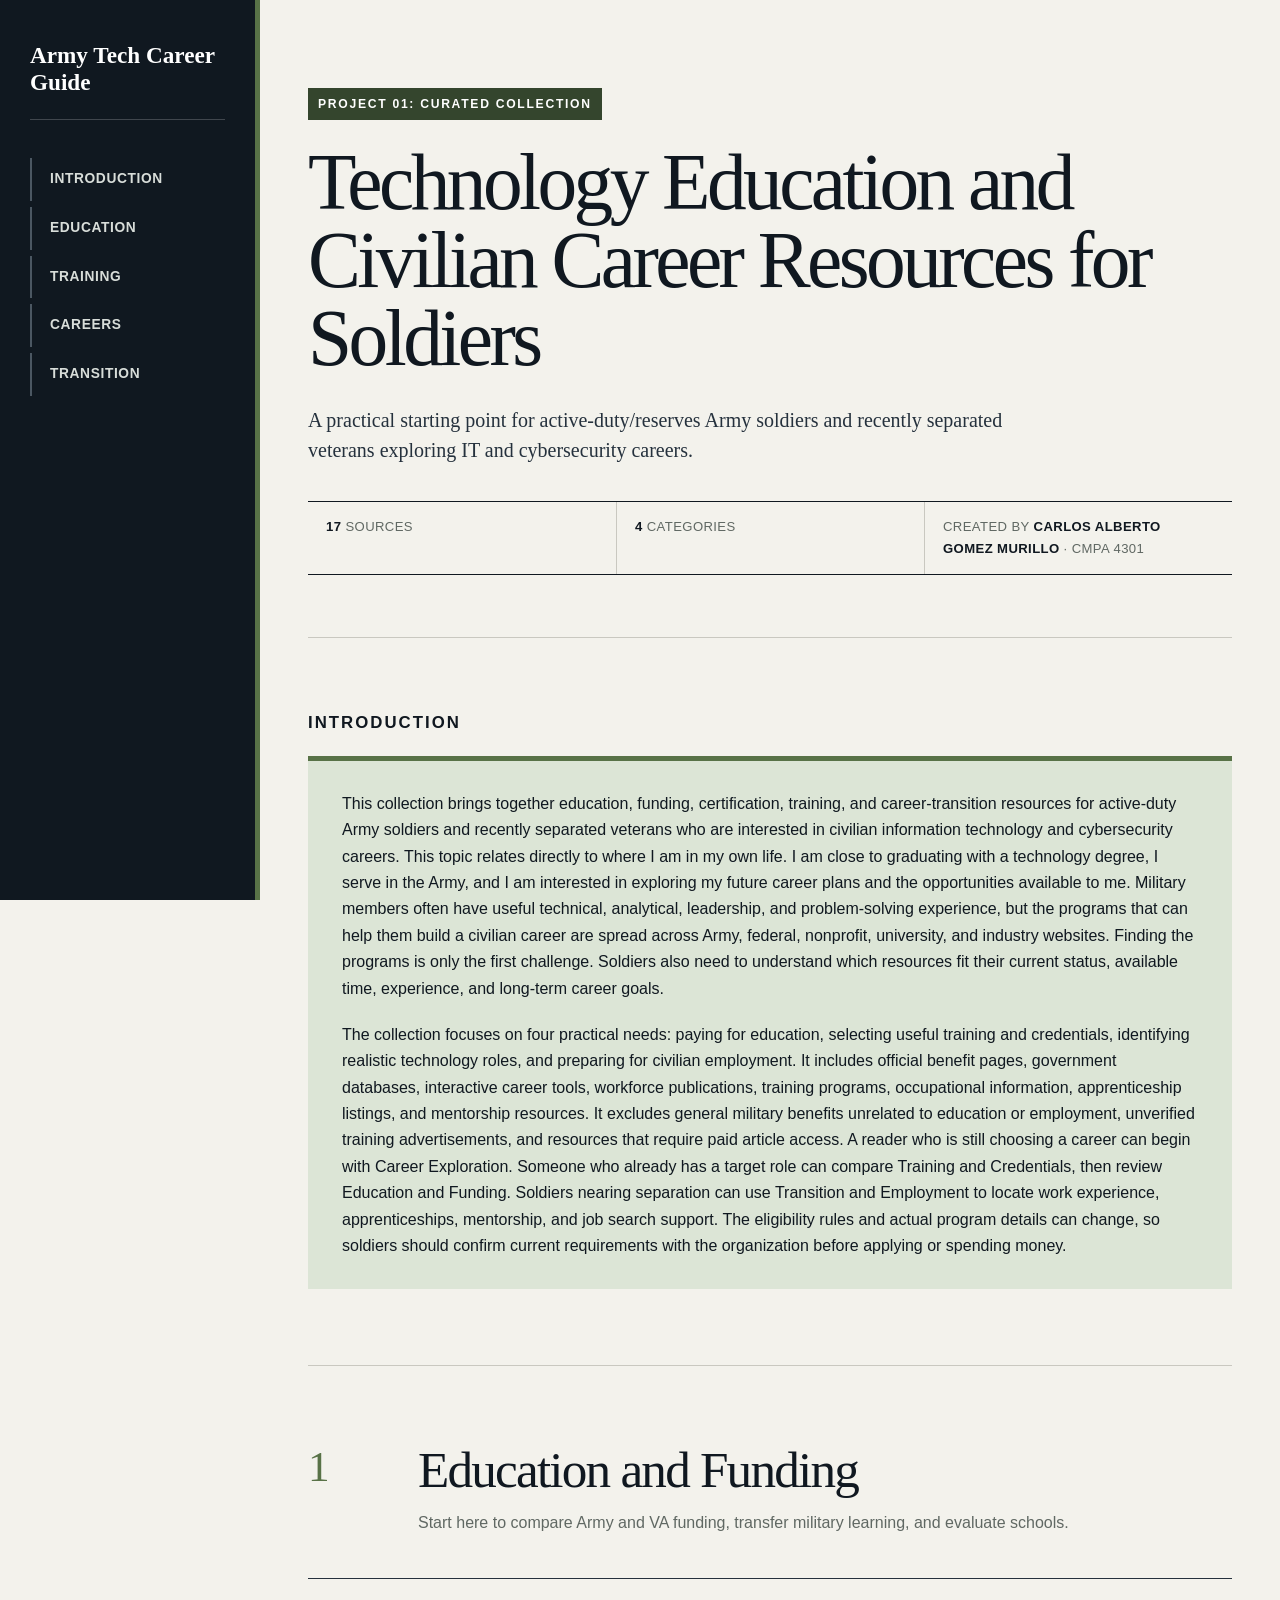
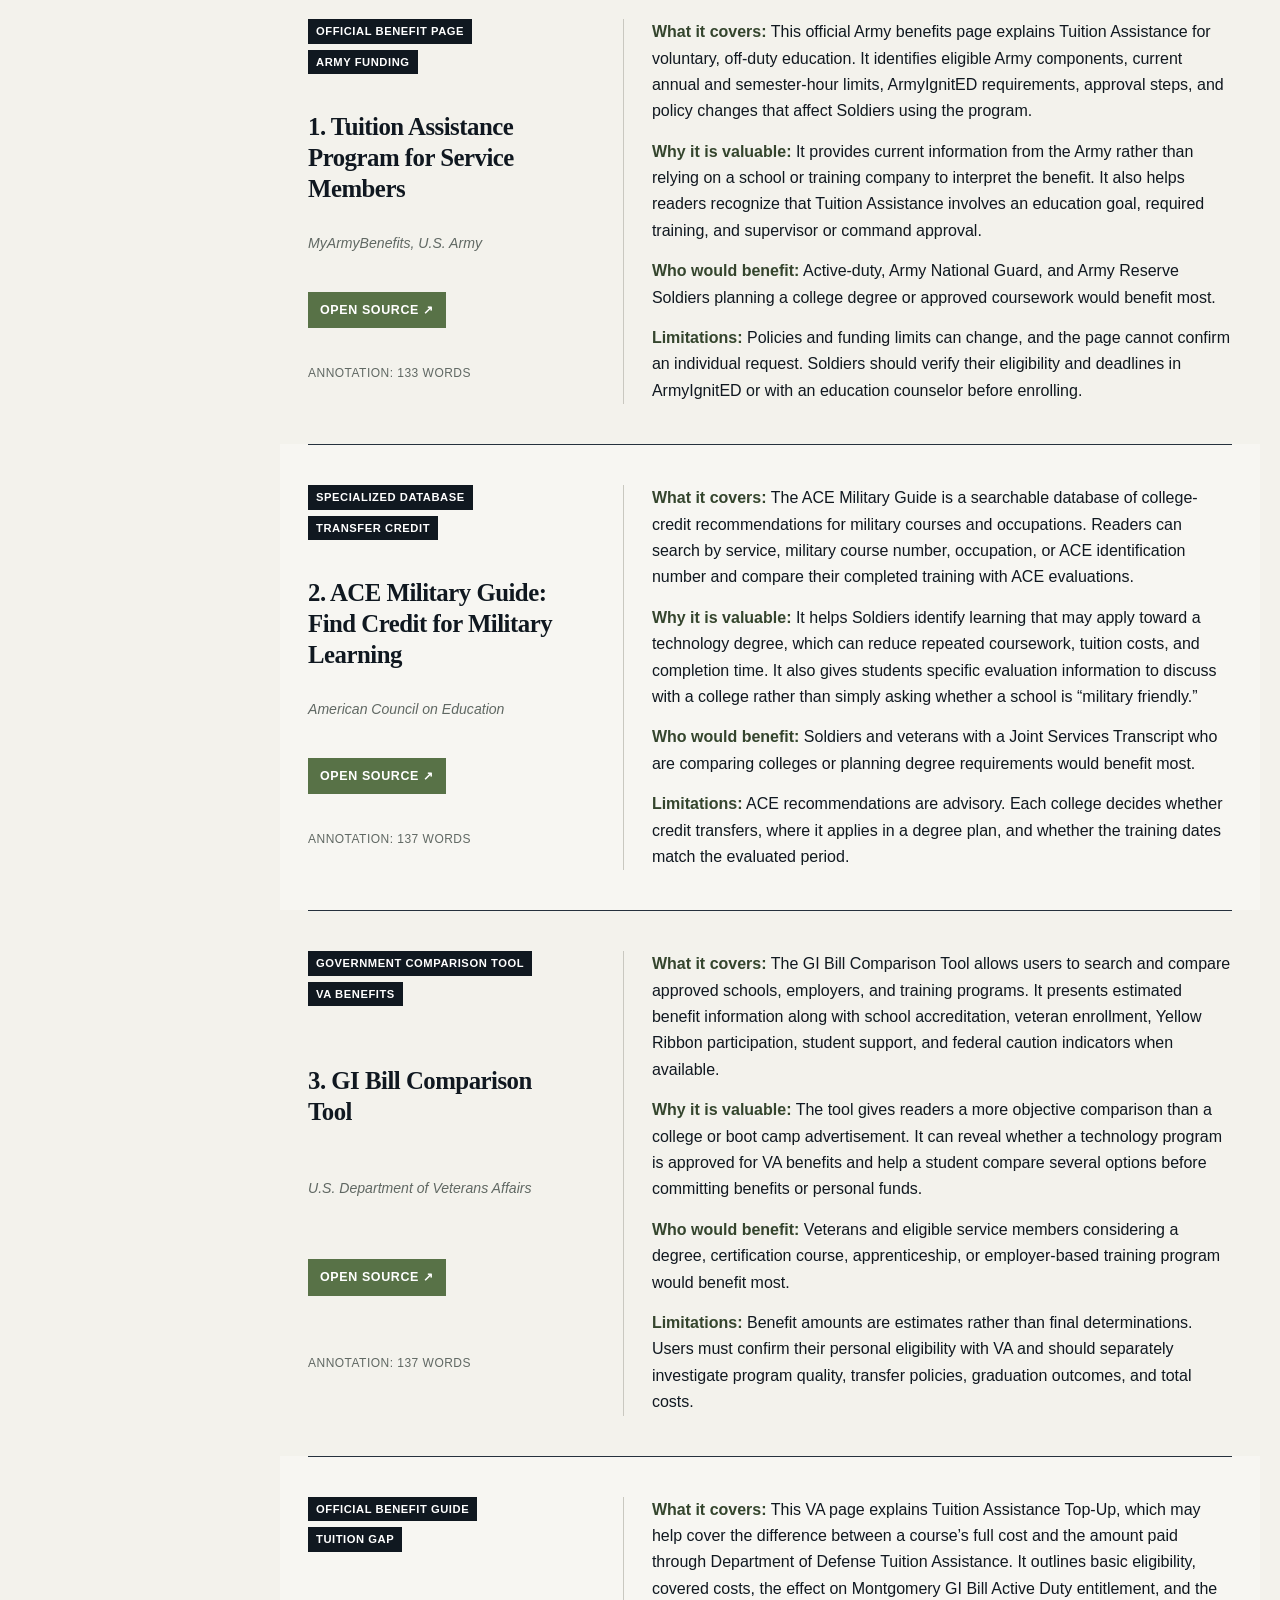
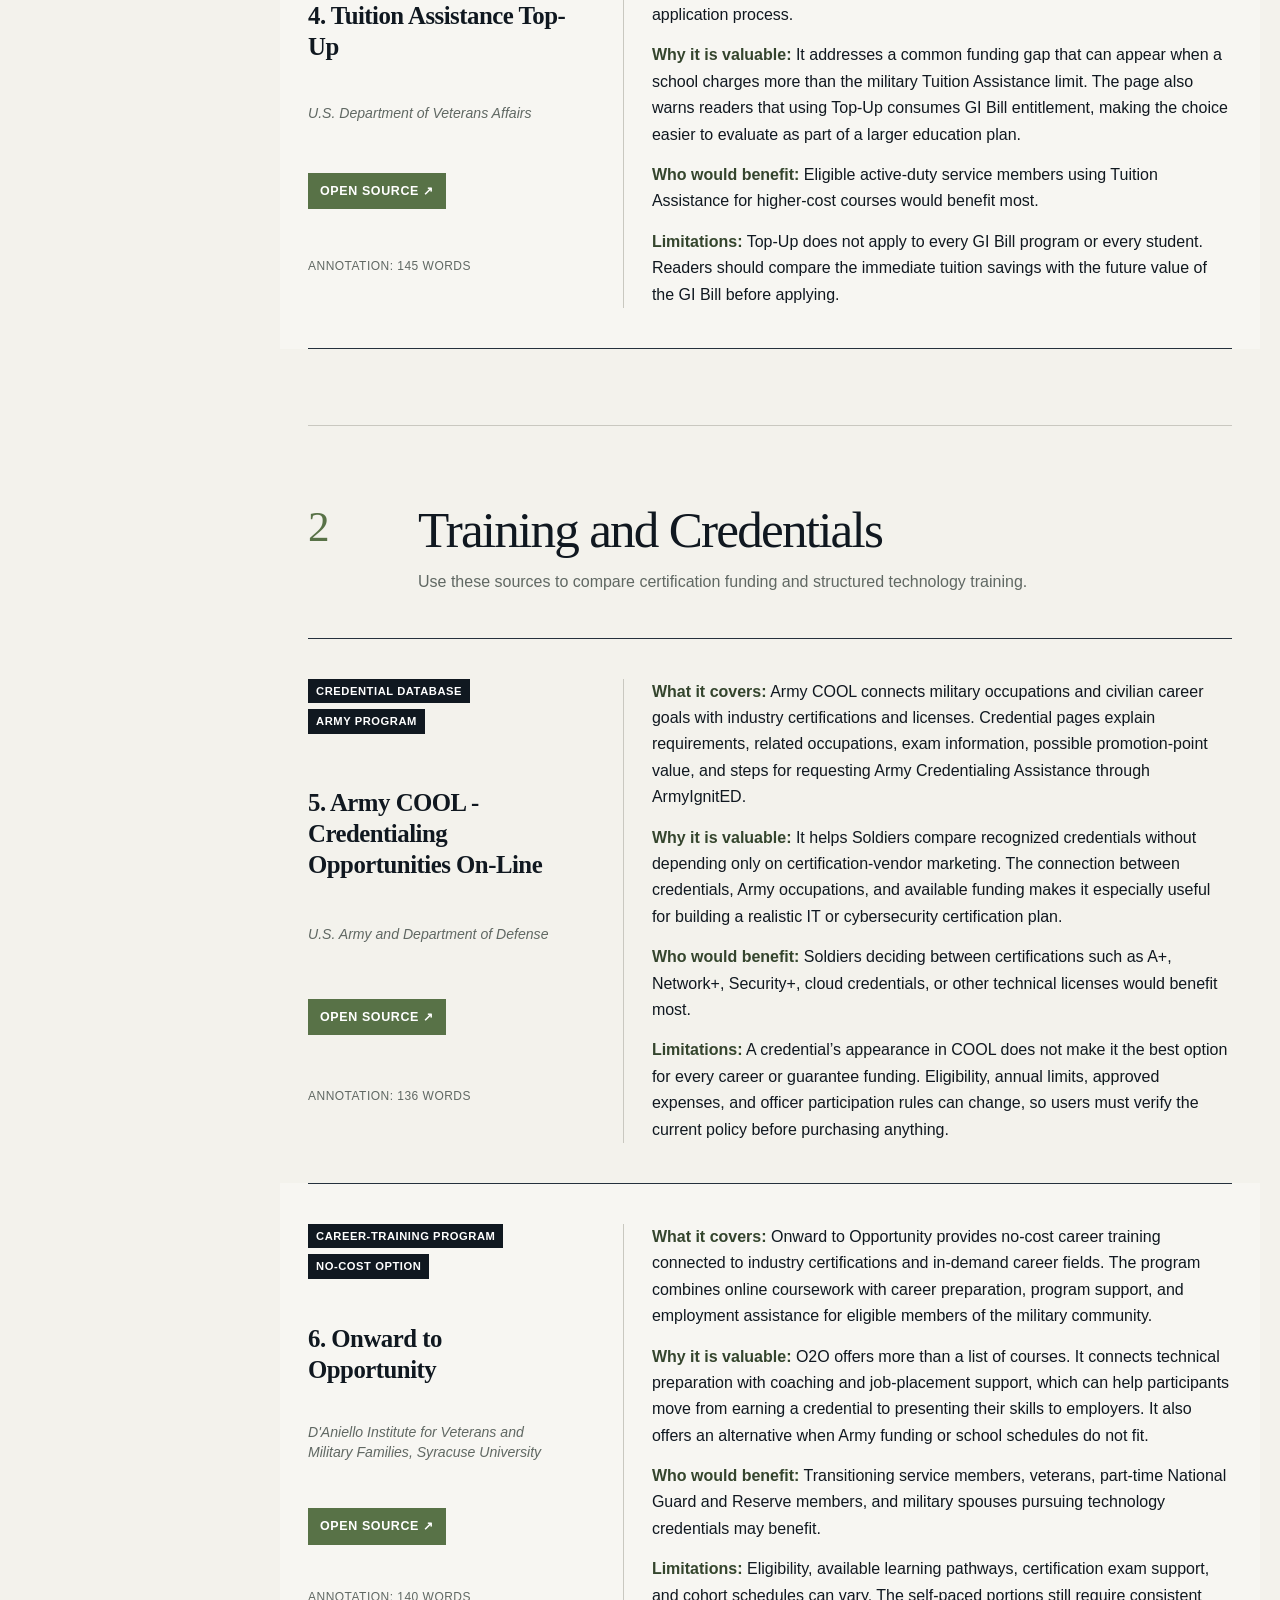
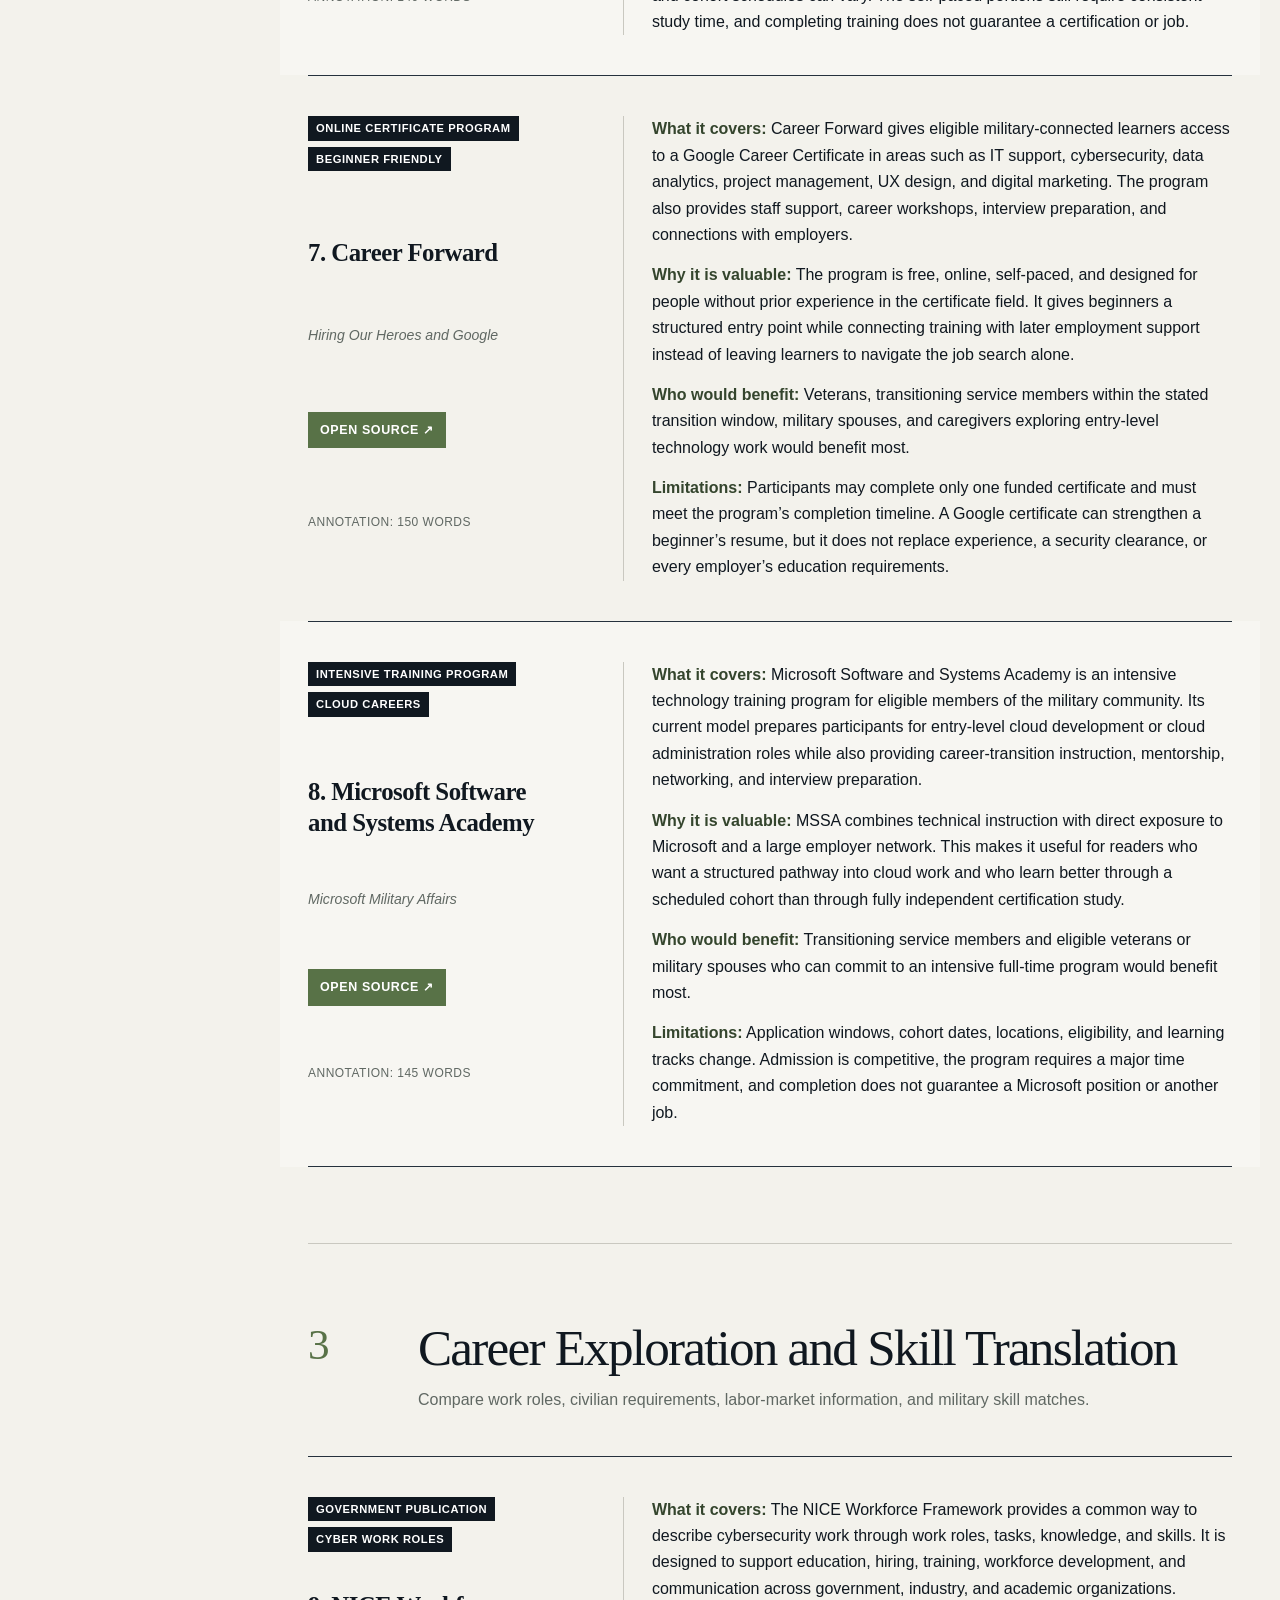
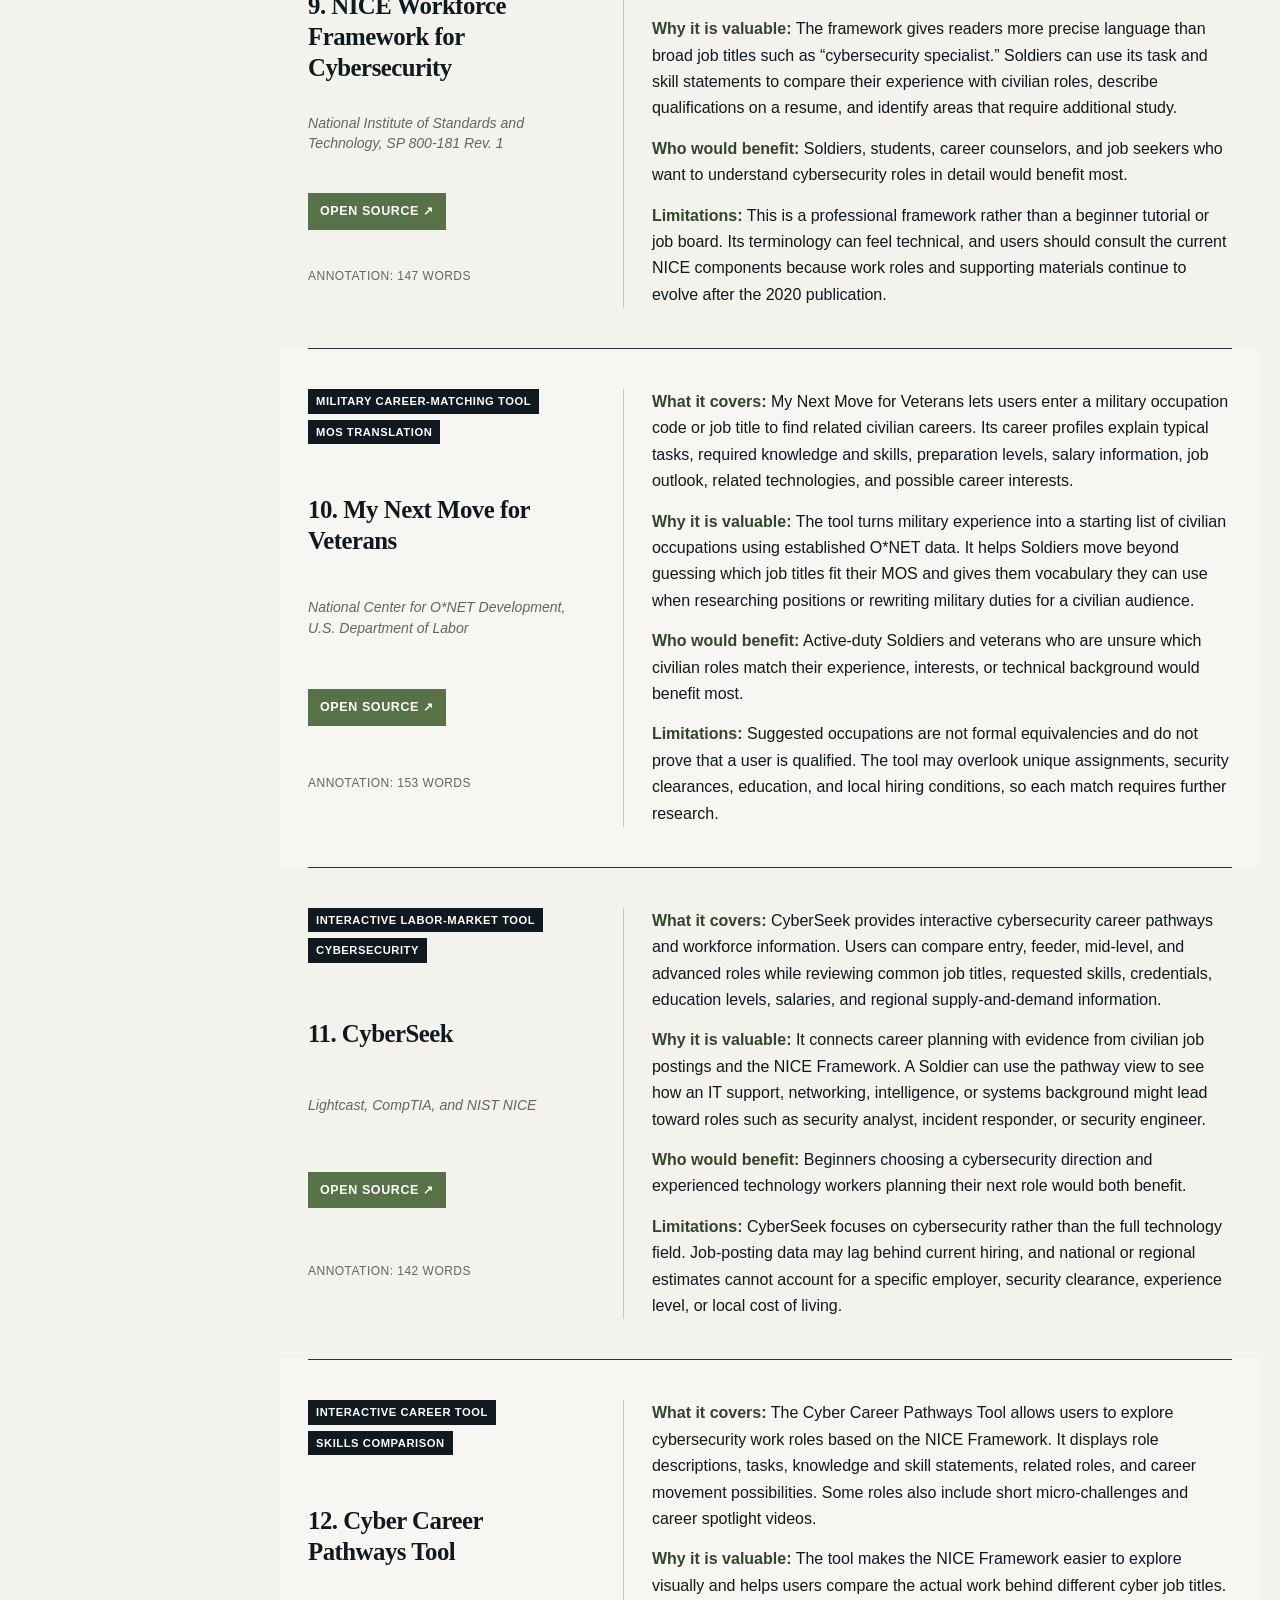
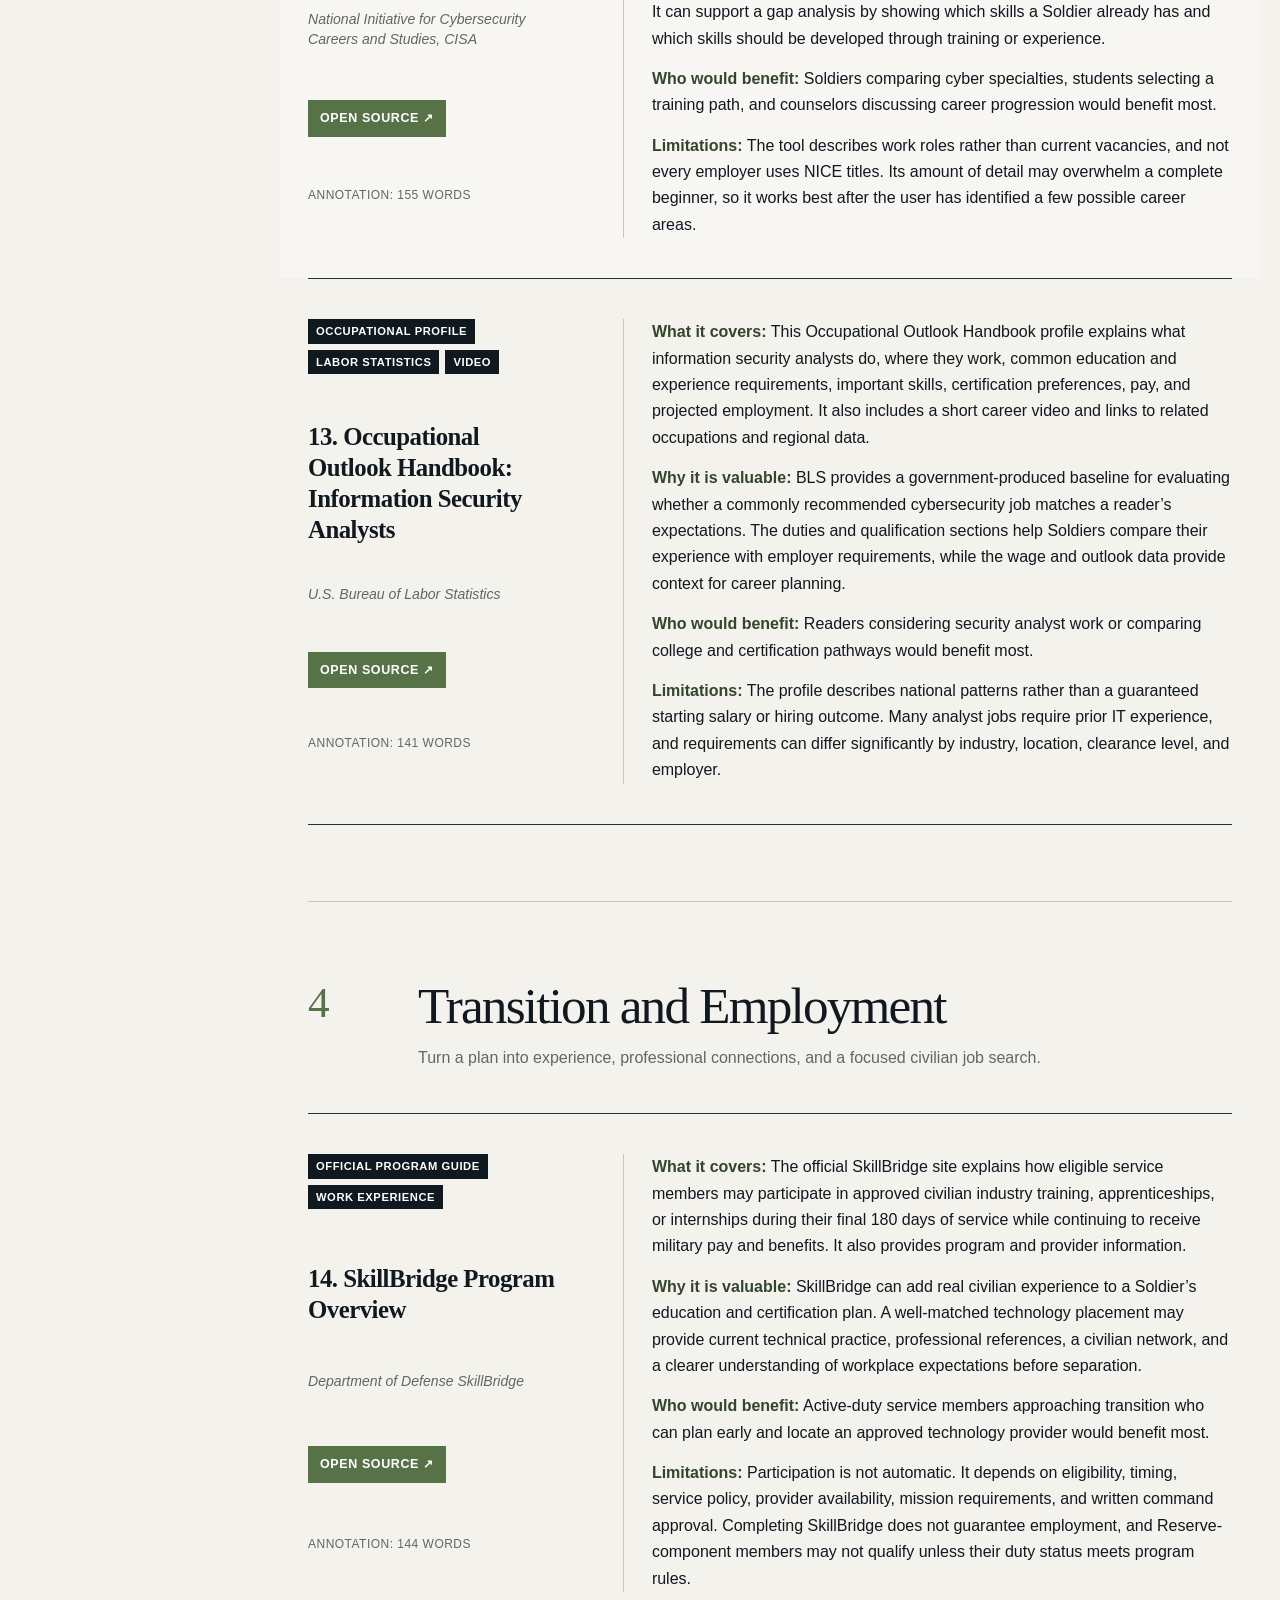
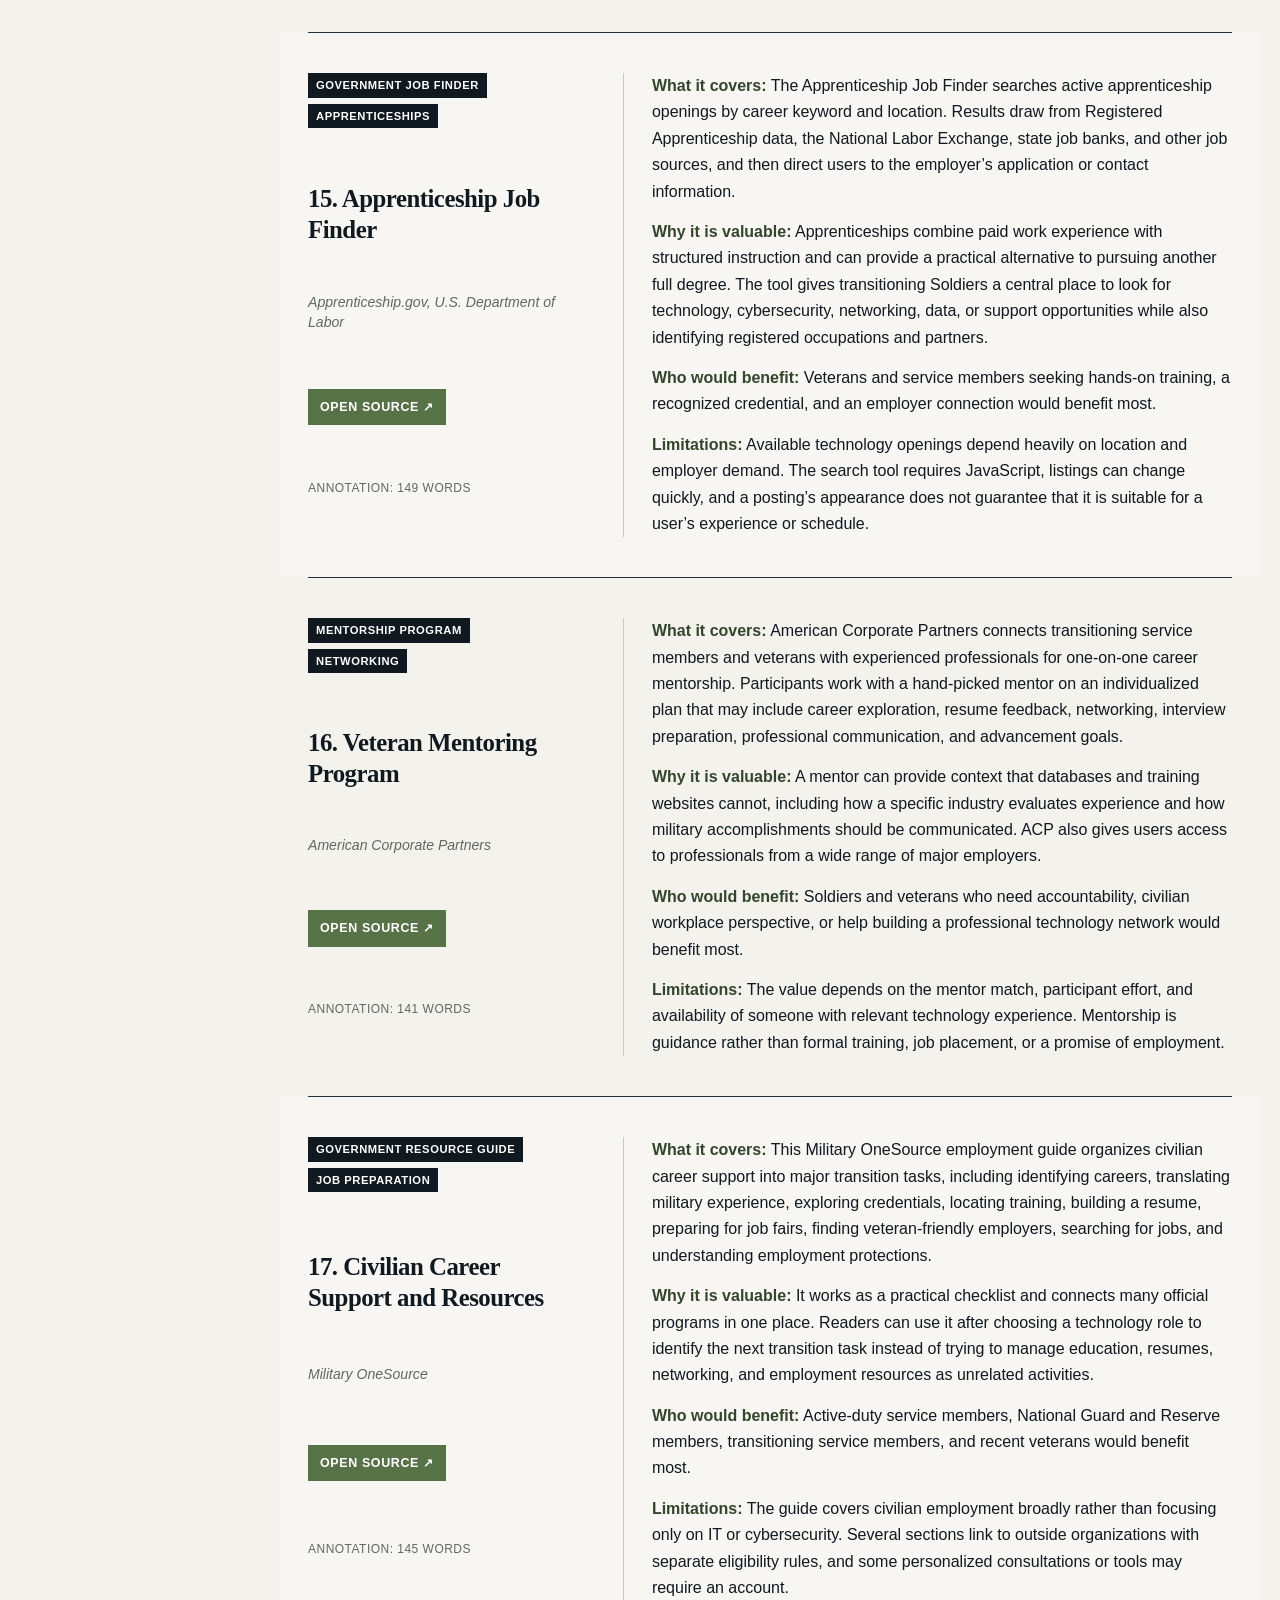
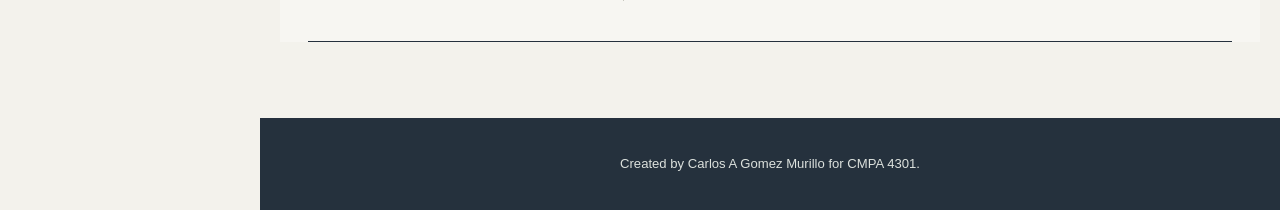
==== commit b8b56711: "Update author name and improve text clarity" ====
--- a/index.html
+++ b/index.html
@@ -38,7 +38,7 @@
       </h1>
 
       <p class="lead">
-        A practical starting point for active-duty Army soldiers and recently
+        A practical starting point for active-duty/reserves Army soldiers and recently
         separated veterans exploring IT and cybersecurity careers.
       </p>
 
@@ -46,7 +46,7 @@
         <span><strong>17</strong> sources</span>
         <span><strong>4</strong> categories</span>
         <span>
-          Created by <strong>Carlos A Gomez Murillo</strong> · CMPA 4301
+          Created by <strong>Carlos Alberto Gomez Murillo</strong> · CMPA 4301
         </span>
       </div>
     </section>
@@ -85,8 +85,8 @@
           can begin with Career Exploration. Someone who already has a target
           role can compare Training and Credentials, then review Education and
           Funding. Soldiers nearing separation can use Transition and Employment
-          to locate work experience, apprenticeships, mentorship, and job-search
-          support. Eligibility rules and program details can change, so readers
+          to locate work experience, apprenticeships, mentorship, and job search
+          support. The eligibility rules and actual program details can change, so soldiers
           should confirm current requirements with the organization before
           applying or spending money.
         </p>
--- a/style.css
+++ b/style.css
@@ -2,6 +2,7 @@
   --ink: #101820;
   --ink-soft: #25313d;
   --paper: #f3f2ec;
+  --paper-deep: #e7e5dc;
   --white: #ffffff;
   --green: #587247;
   --green-dark: #34452d;
@@ -100,7 +101,7 @@
   margin-inline: auto;
 }
 
-/* OPENING SECTION */
+/* TITLE AREA */
 
 .title-block {
   min-height: 520px;
@@ -173,7 +174,7 @@
   color: var(--ink);
 }
 
-/* SECTIONS */
+/* GENERAL SECTIONS */
 
 .section-block {
   padding: 76px 0;
@@ -197,14 +198,11 @@
 /* INTRODUCTION */
 
 .introduction {
-  display: grid;
-  grid-template-columns: minmax(180px, 0.7fr) minmax(0, 2fr);
-  column-gap: 60px;
-  align-items: start;
+  display: block;
 }
 
 .introduction h2 {
-  padding-top: 8px;
+  margin-bottom: 24px;
   font-family: Arial, Helvetica, sans-serif;
   font-size: 1.05rem;
   font-weight: 800;
@@ -213,6 +211,7 @@
 }
 
 .intro-copy {
+  width: 100%;
   padding: 30px 34px;
   background: var(--green-pale);
   border-top: 5px solid var(--green);
@@ -224,26 +223,6 @@
 
 .intro-copy p + p {
   margin-top: 20px;
-}
-
-.pdf-link {
-  grid-column: 2;
-  width: fit-content;
-  margin-top: 20px;
-  padding: 10px 0 5px;
-  color: var(--green-dark);
-  border-bottom: 2px solid var(--green-dark);
-  font-size: 0.88rem;
-  font-weight: 800;
-  letter-spacing: 0.04em;
-  text-decoration: none;
-  text-transform: uppercase;
-}
-
-.pdf-link:hover,
-.pdf-link:focus-visible {
-  color: var(--ink);
-  border-bottom-color: var(--gold);
 }
 
 /* CATEGORY HEADINGS */
@@ -405,7 +384,7 @@
   margin: 3px 0;
 }
 
-/* TABLET LAYOUT */
+/* TABLET */
 
 @media (max-width: 920px) {
   :root {
@@ -472,7 +451,7 @@
   }
 }
 
-/* PHONE LAYOUT */
+/* PHONE */
 
 @media (max-width: 700px) {
   .header-inner {
@@ -505,16 +484,6 @@
 
   .section-block {
     padding: 54px 0;
-  }
-
-  .introduction {
-    grid-template-columns: 1fr;
-    gap: 20px;
-  }
-
-  .introduction h2,
-  .pdf-link {
-    grid-column: 1;
   }
 
   .intro-copy {
@@ -552,11 +521,10 @@
   }
 }
 
-/* PDF AND PRINT LAYOUT */
+/* PRINT */
 
 @media print {
-  .site-header,
-  .pdf-link {
+  .site-header {
     display: none;
   }
 
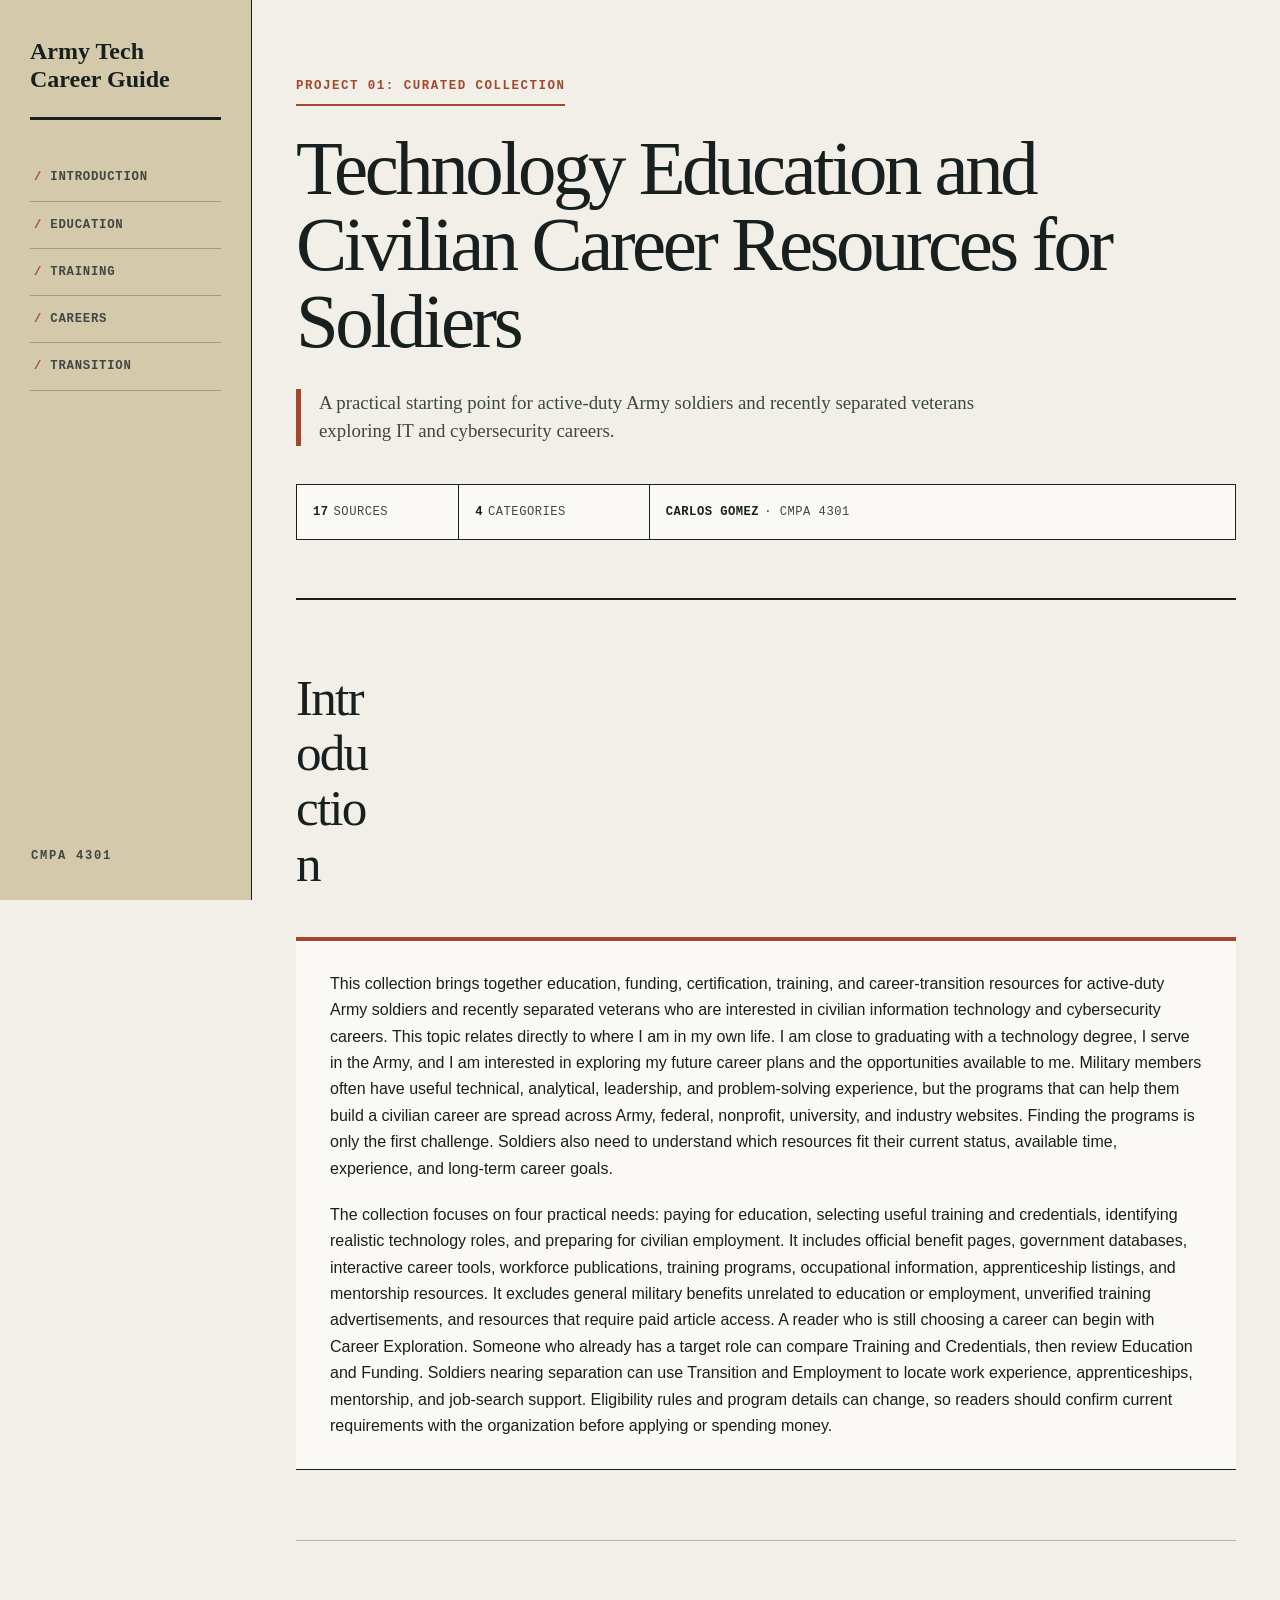
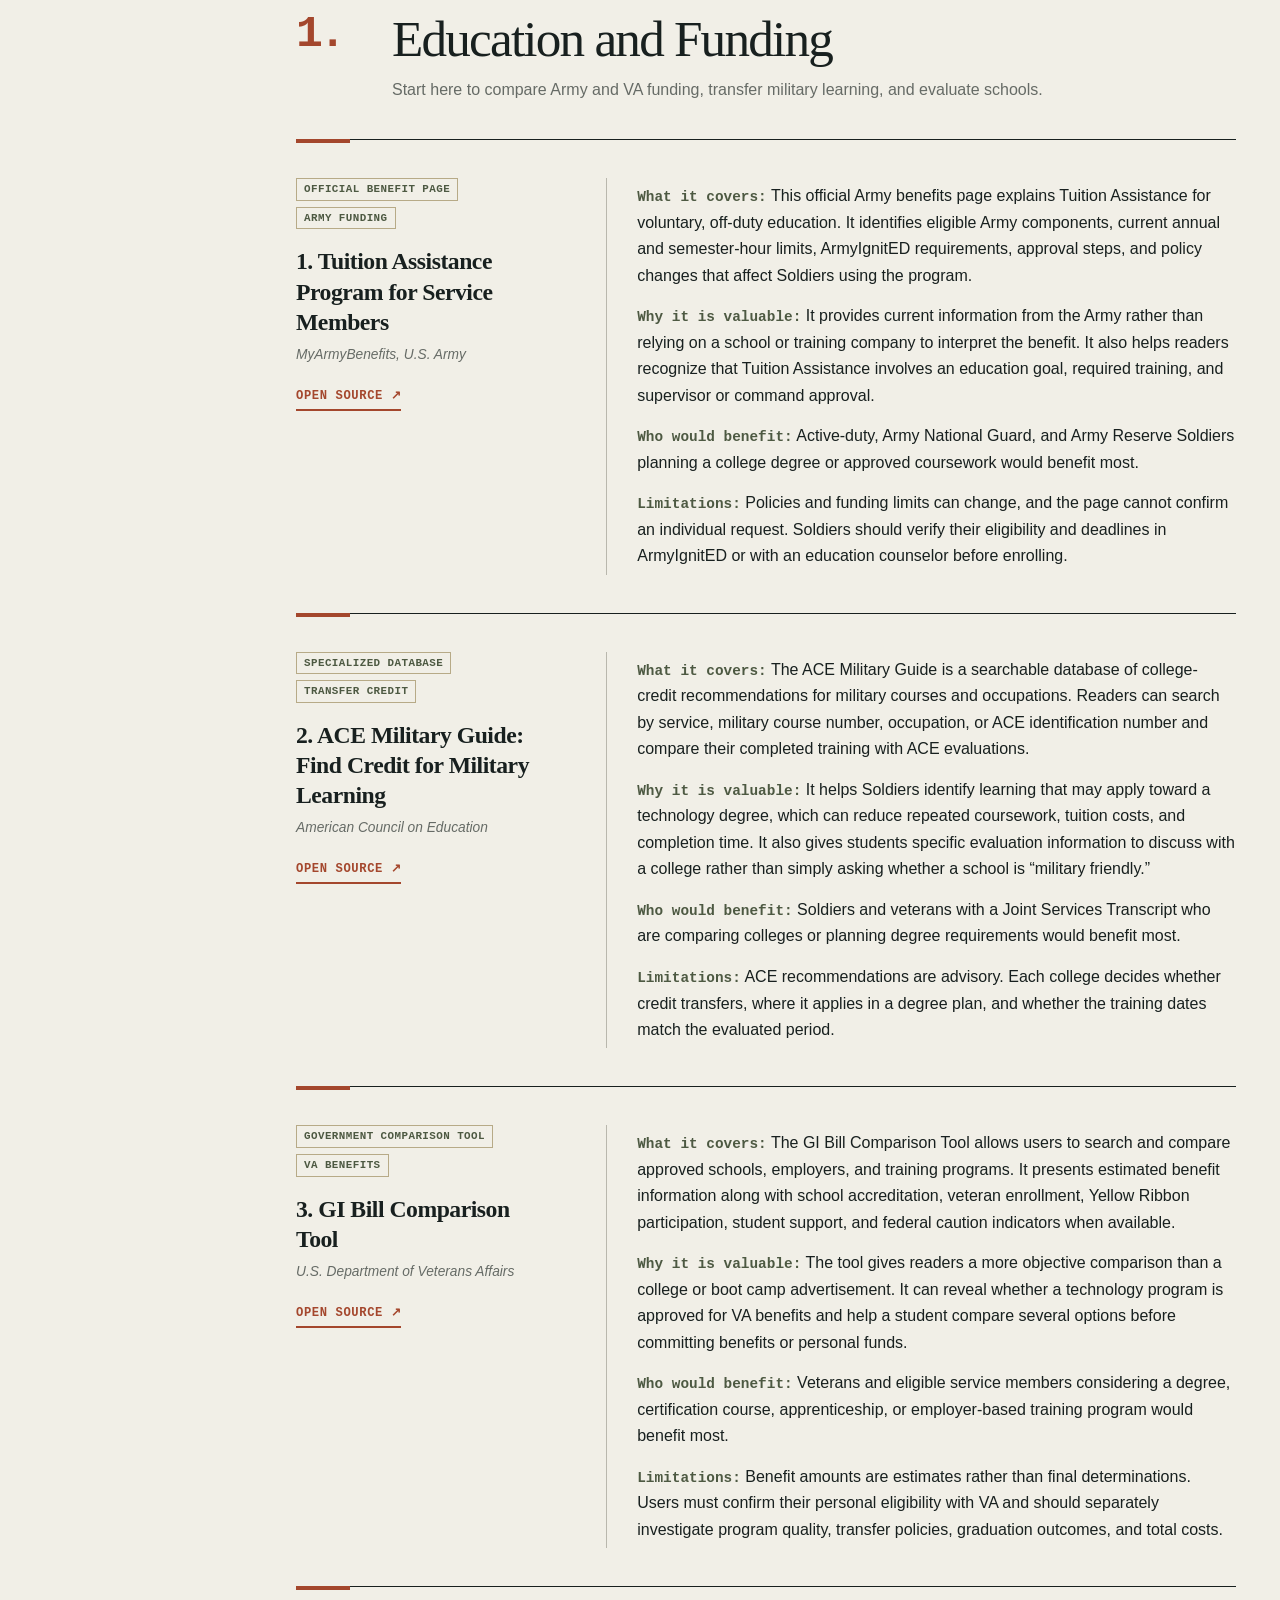
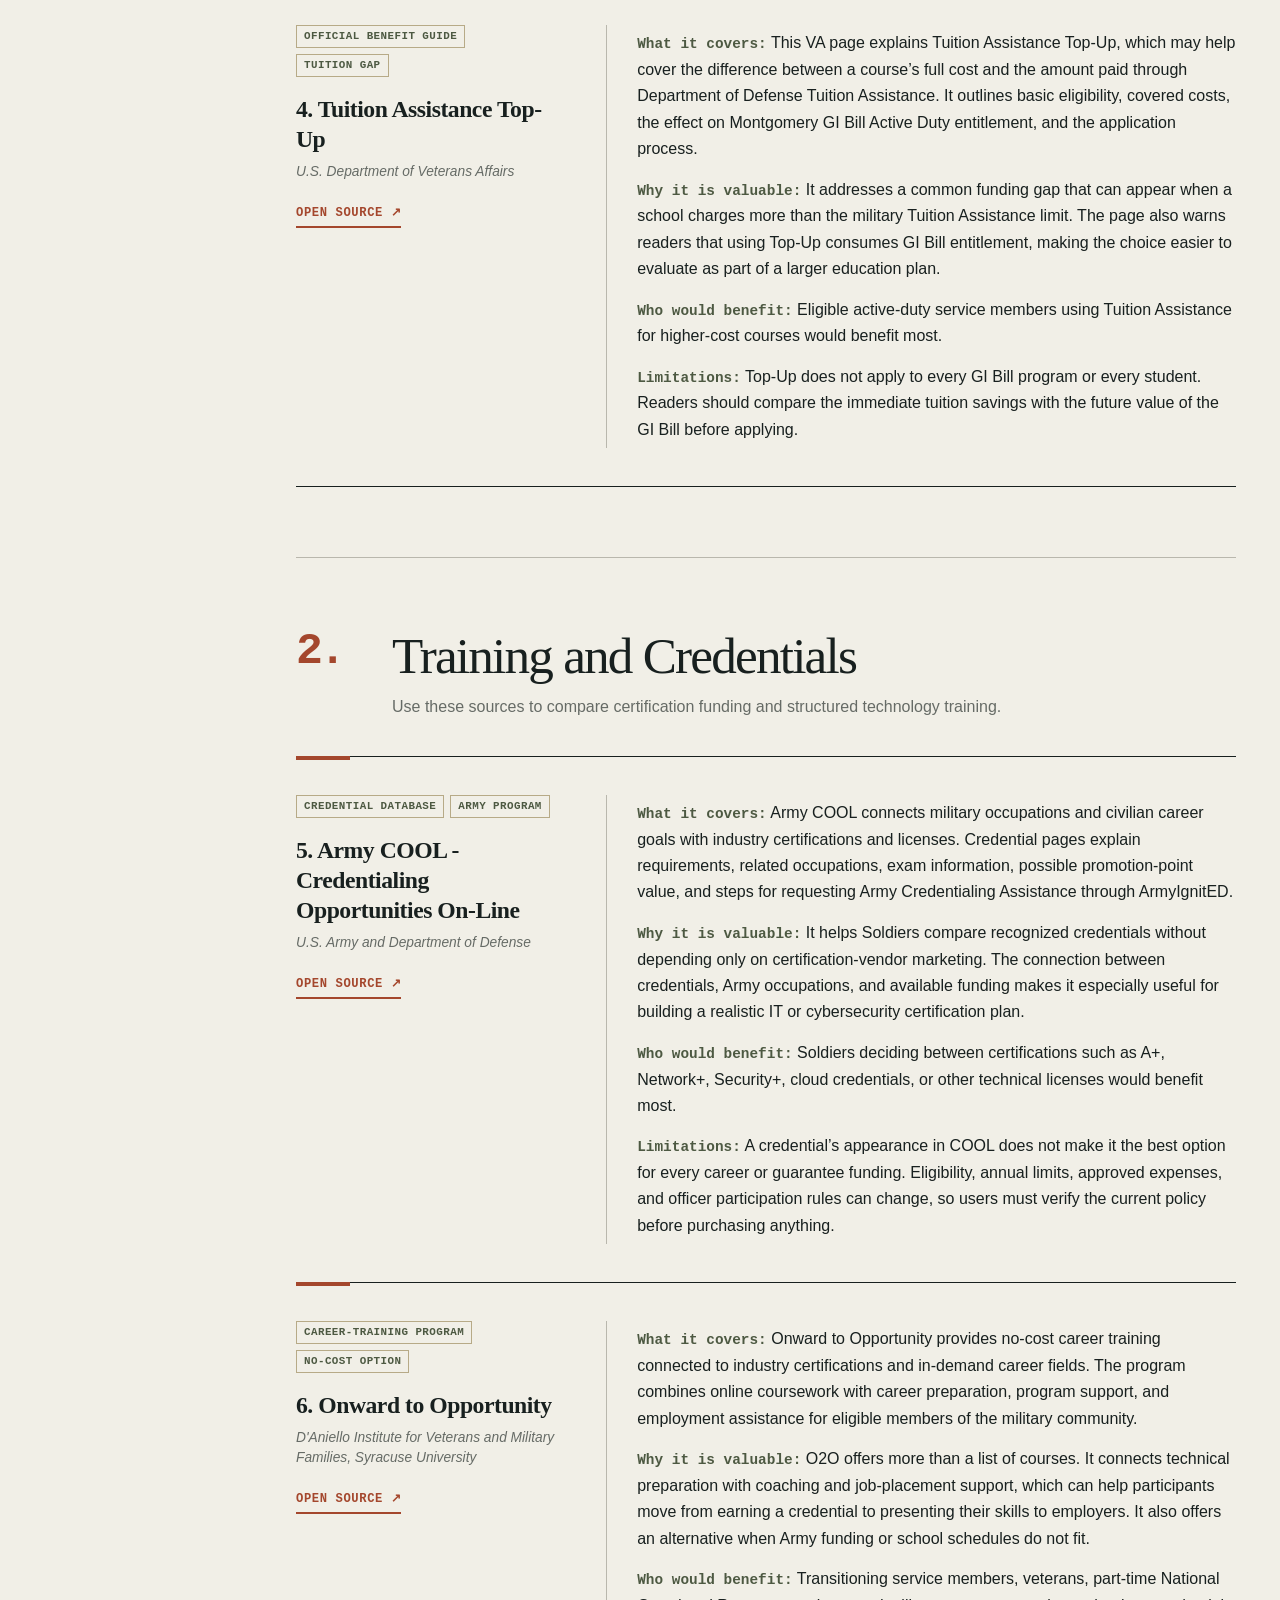
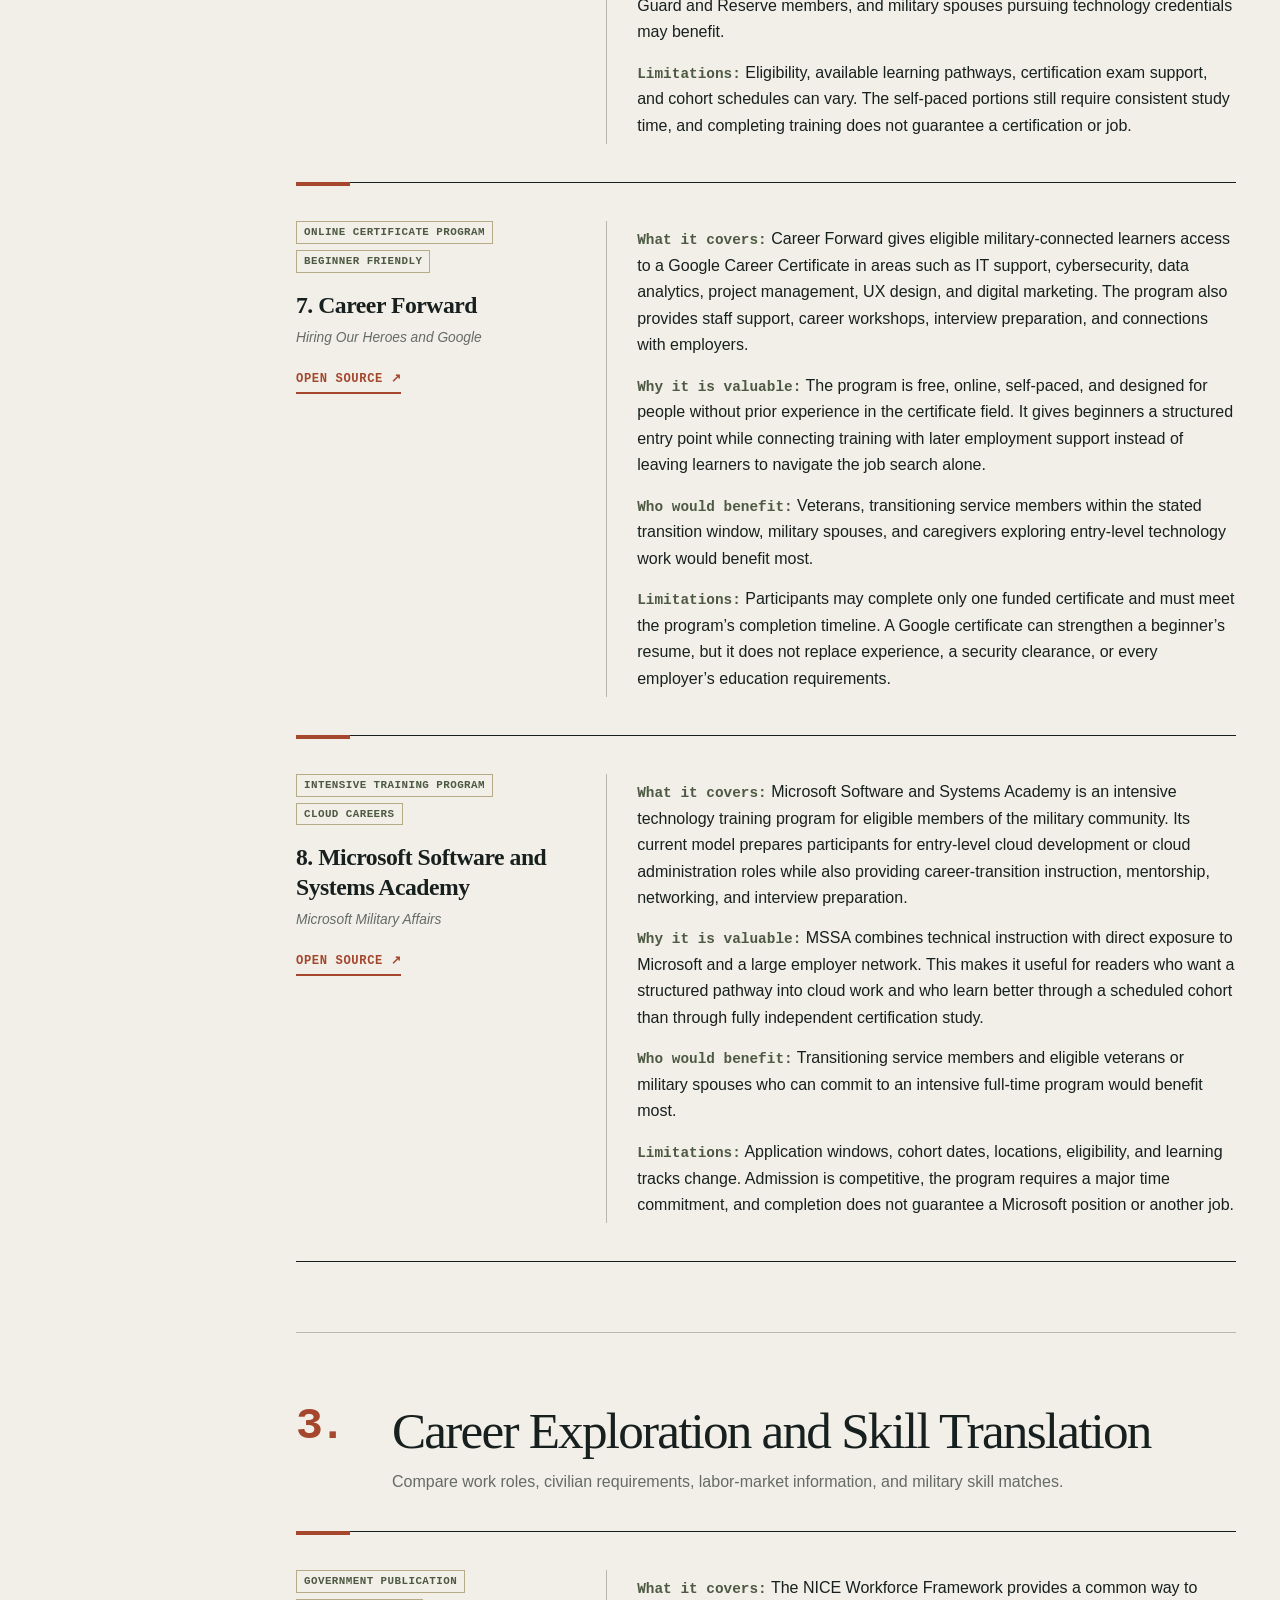
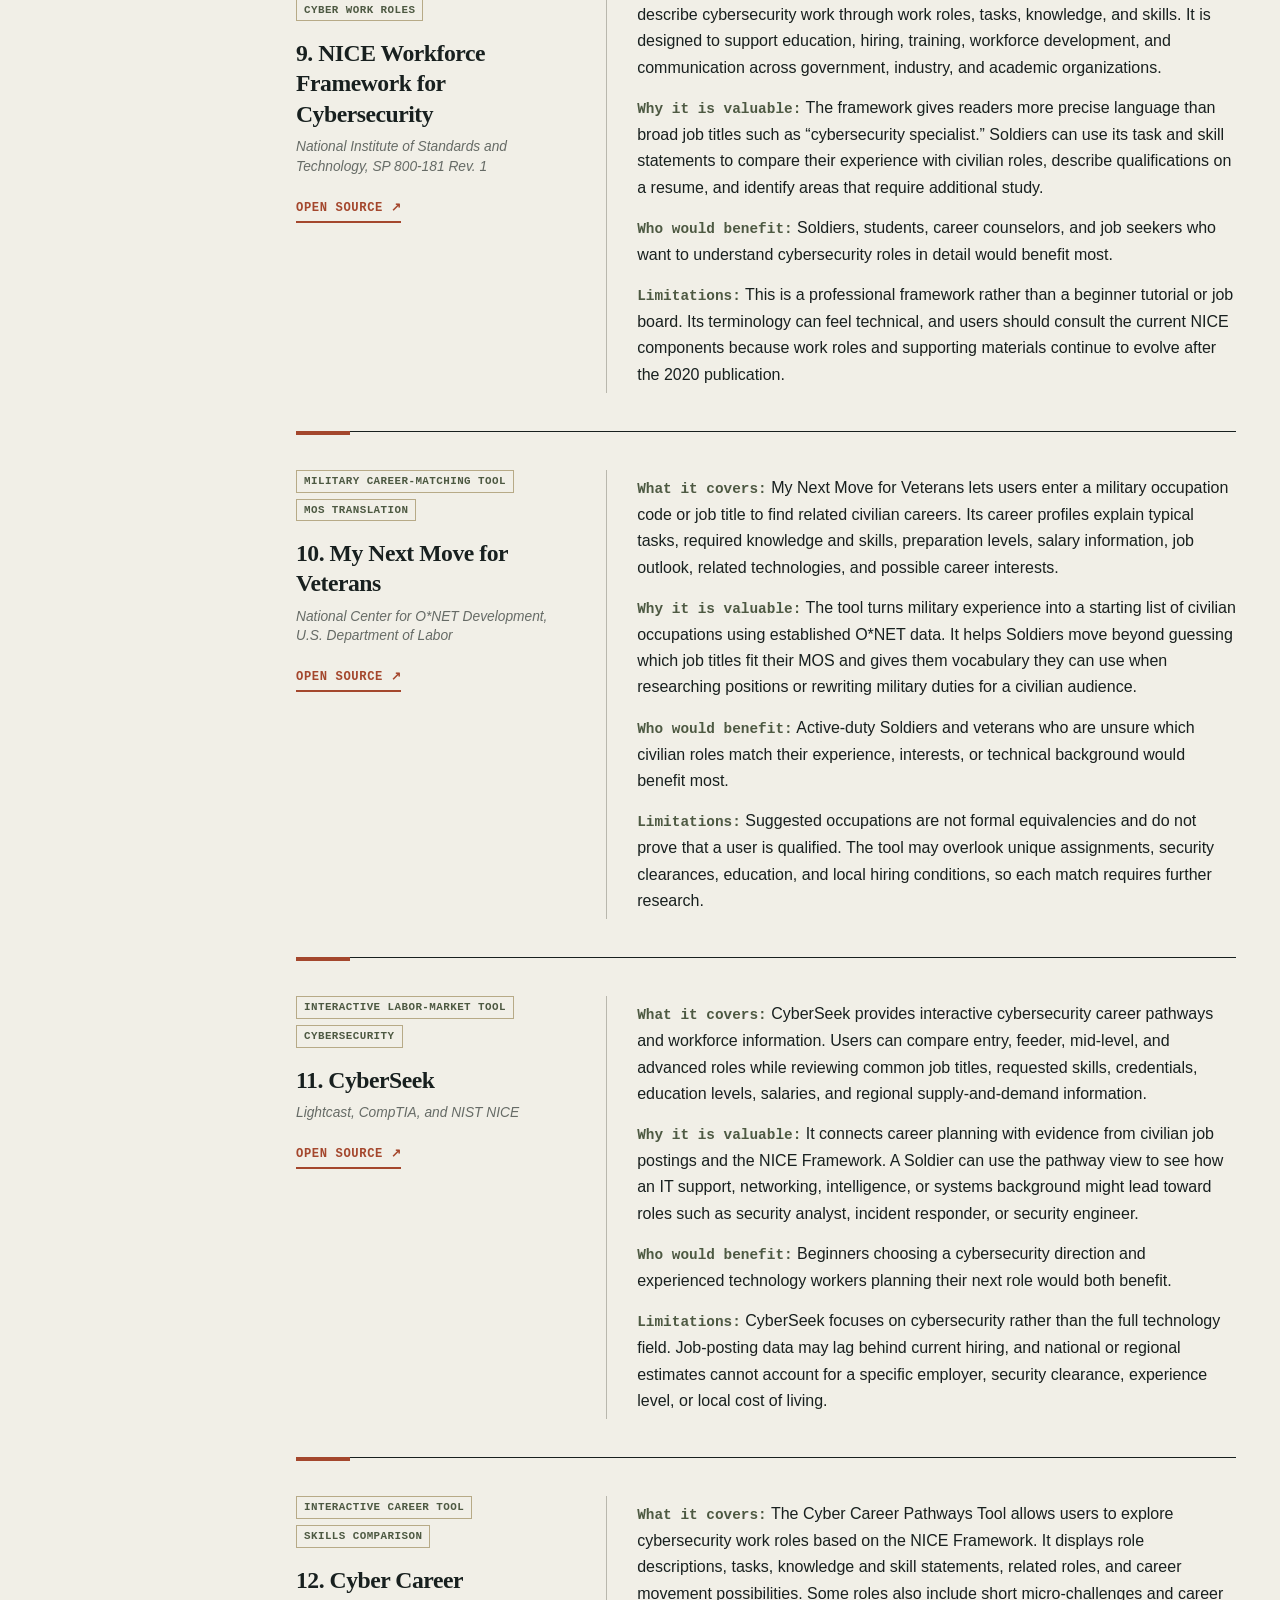
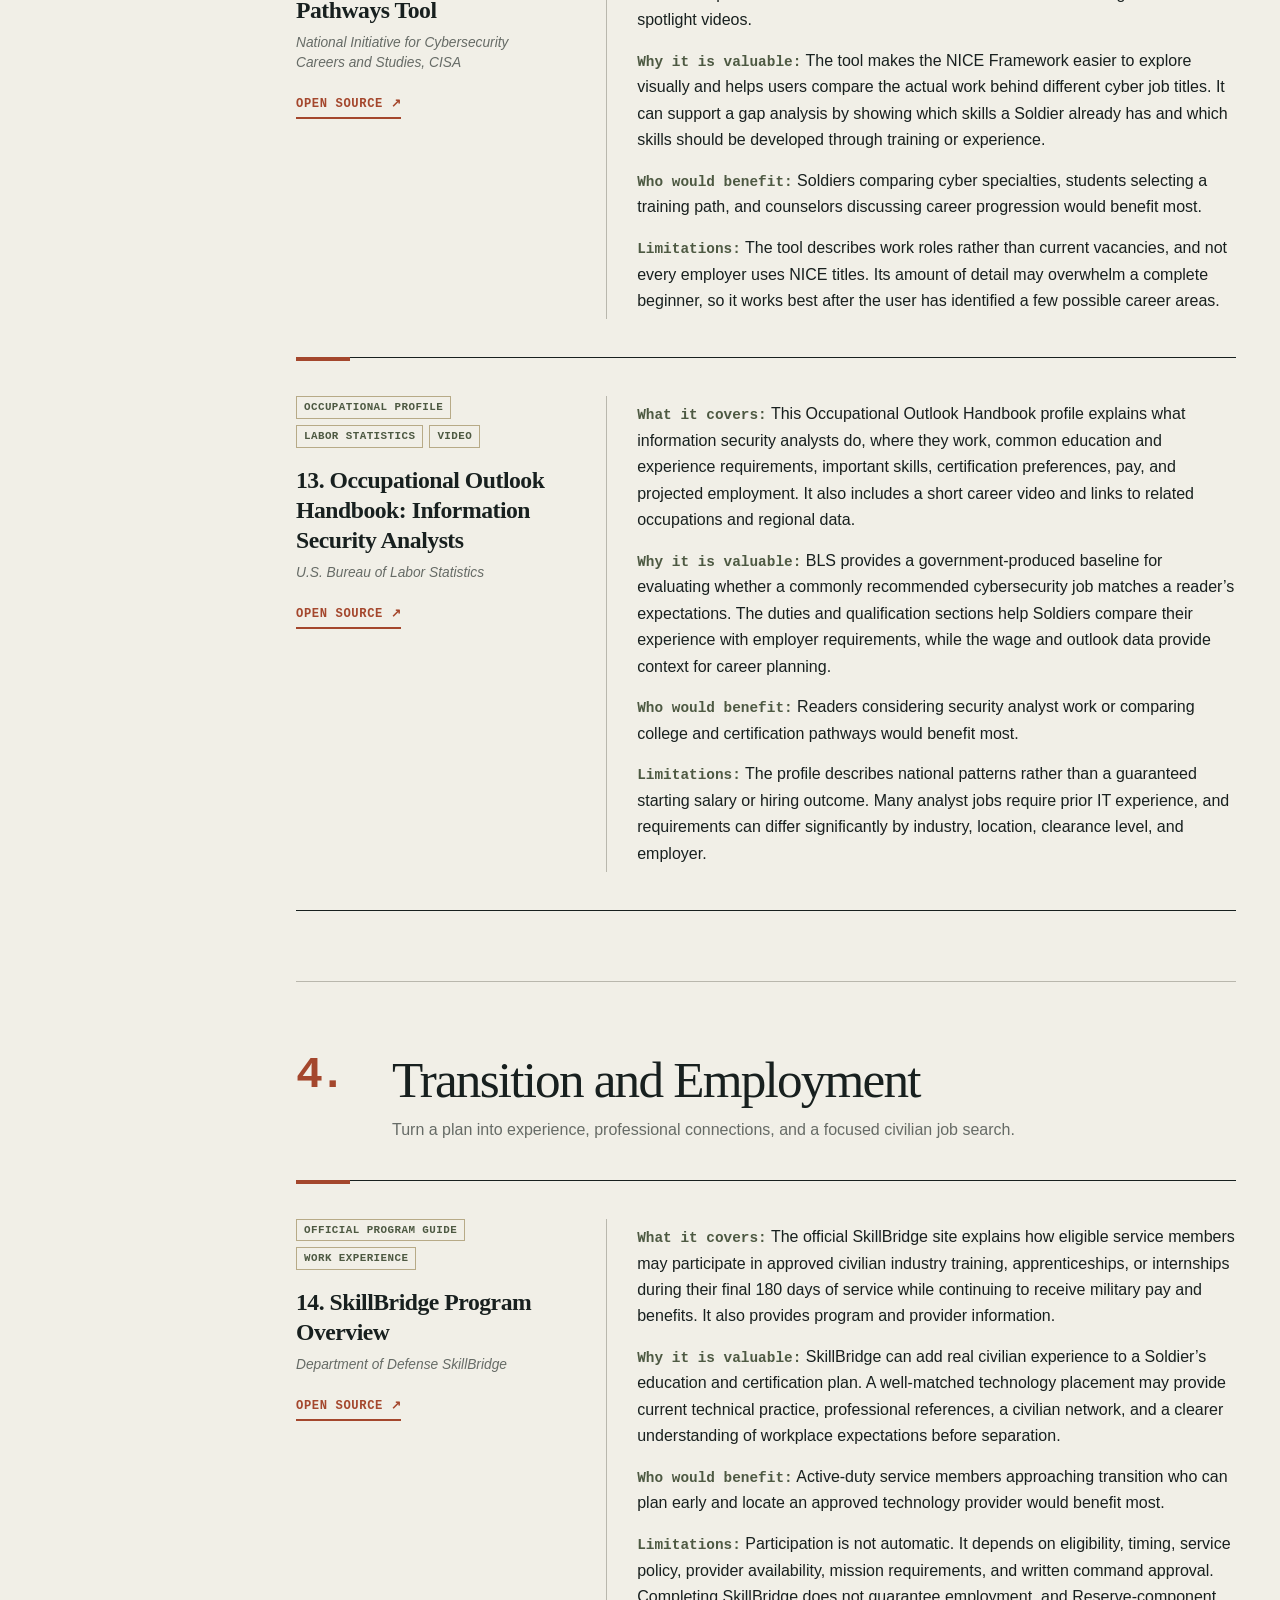
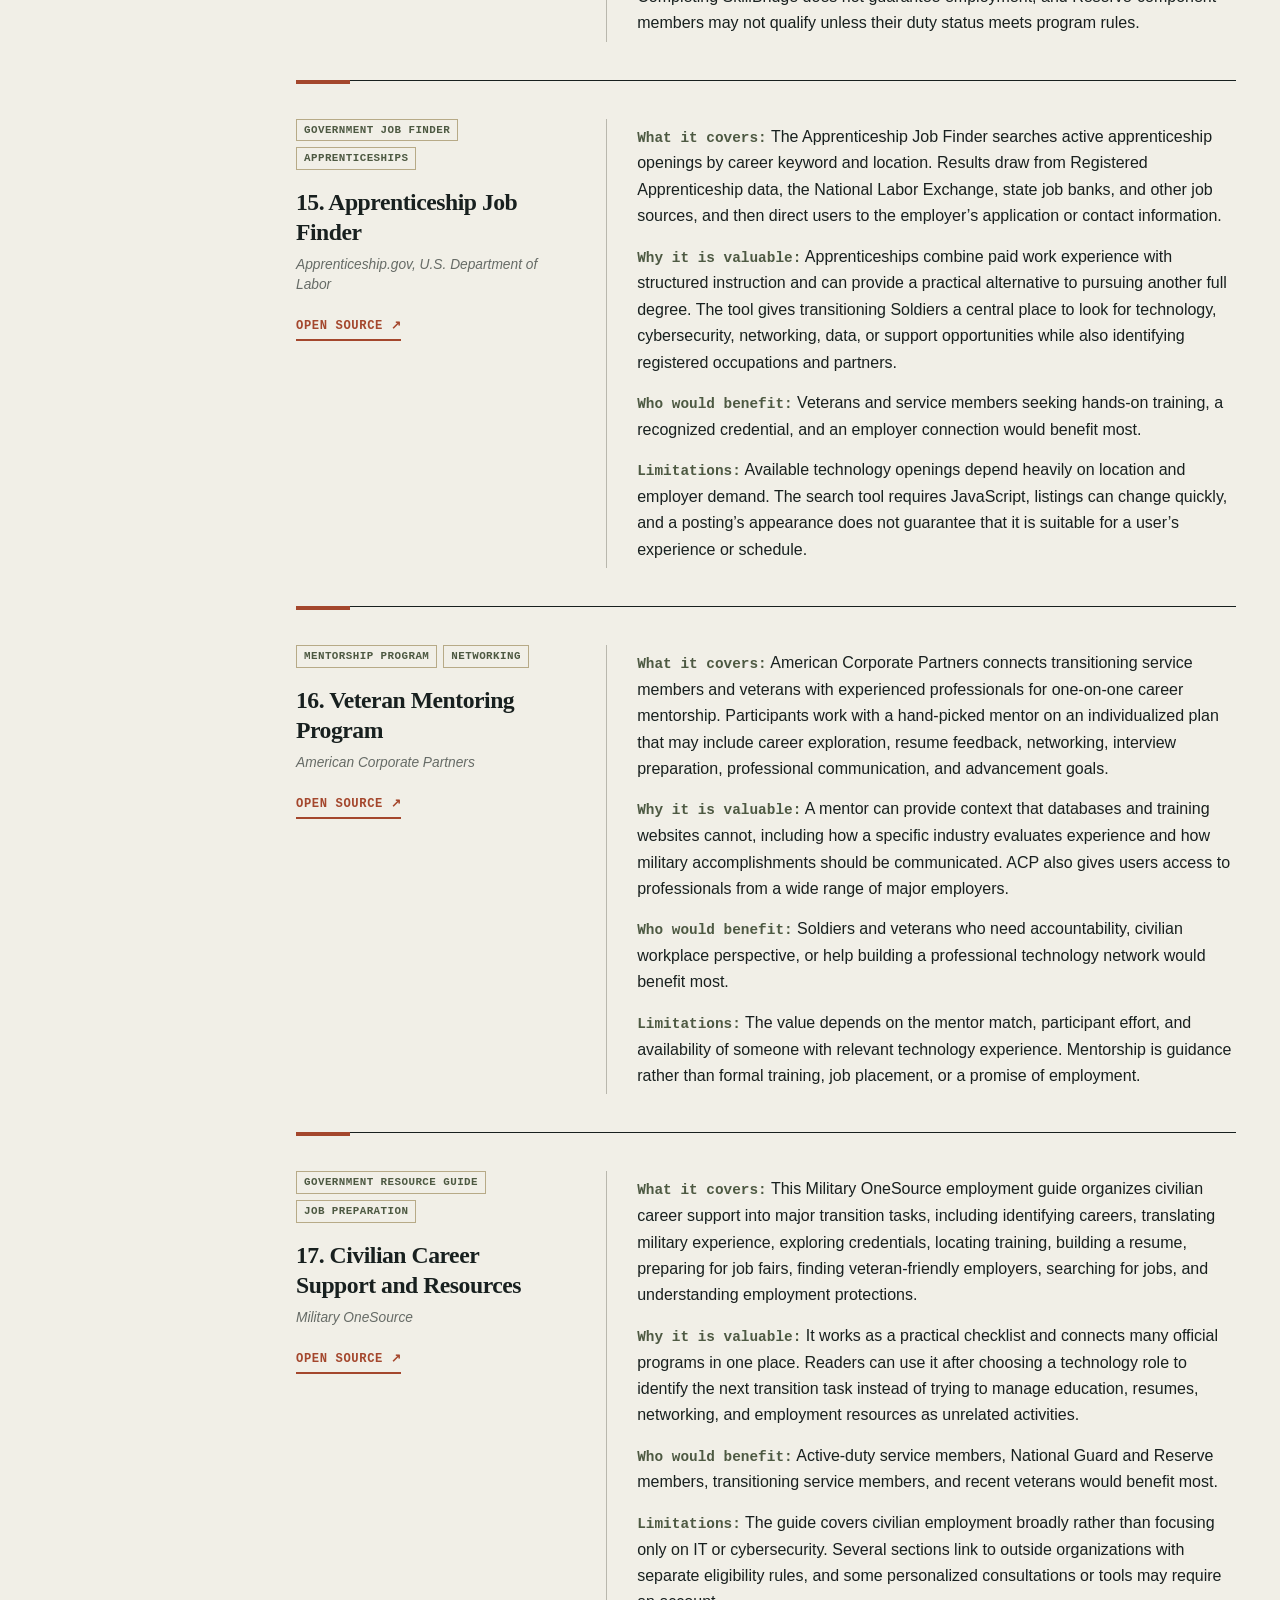
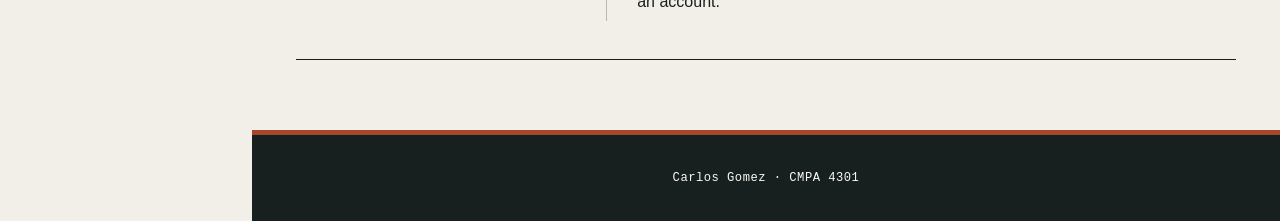
==== commit cf5ac03b: "Update wording and layout" ====
--- a/index.html
+++ b/index.html
@@ -3,14 +3,8 @@
 <head>
   <meta charset="UTF-8">
   <meta name="viewport" content="width=device-width, initial-scale=1.0">
-
-  <meta
-    name="description"
-    content="A curated collection of education, certification, funding, and career-transition resources for soldiers pursuing civilian IT and cybersecurity careers."
-  >
-
-  <title>Army Tech Career Guide | Carlos A Gomez Murillo</title>
-
+  <meta name="description" content="A curated collection of education, certification, funding, and career-transition resources for soldiers pursuing civilian IT and cybersecurity careers.">
+  <title>Army Tech Career Guide | Carlos Gomez</title>
   <link rel="stylesheet" href="style.css">
 </head>
 
@@ -38,21 +32,23 @@
       </h1>
 
       <p class="lead">
-        A practical starting point for active-duty/reserves Army soldiers and recently
+        A practical starting point for active-duty Army soldiers and recently
         separated veterans exploring IT and cybersecurity careers.
       </p>
 
       <div class="collection-facts" aria-label="Collection details">
         <span><strong>17</strong> sources</span>
         <span><strong>4</strong> categories</span>
-        <span>
-          Created by <strong>Carlos Alberto Gomez Murillo</strong> · CMPA 4301
-        </span>
+        <span><strong>Carlos Gomez</strong> · CMPA 4301</span>
       </div>
     </section>
 
     <section id="introduction" class="introduction section-block">
-      <h2>Introduction</h2>
+      <div class="section-heading introduction-heading">
+        <div>
+          <h2>Introduction</h2>
+        </div>
+      </div>
 
       <div class="intro-copy">
         <p>
@@ -85,8 +81,8 @@
           can begin with Career Exploration. Someone who already has a target
           role can compare Training and Credentials, then review Education and
           Funding. Soldiers nearing separation can use Transition and Employment
-          to locate work experience, apprenticeships, mentorship, and job search
-          support. The eligibility rules and actual program details can change, so soldiers
+          to locate work experience, apprenticeships, mentorship, and job-search
+          support. Eligibility rules and program details can change, so readers
           should confirm current requirements with the organization before
           applying or spending money.
         </p>
@@ -99,7 +95,6 @@
 
         <div>
           <h2>Education and Funding</h2>
-
           <p>
             Start here to compare Army and VA funding, transfer military
             learning, and evaluate schools.
@@ -114,50 +109,21 @@
         </div>
 
         <h3>1. Tuition Assistance Program for Service Members</h3>
-
         <p class="citation">MyArmyBenefits, U.S. Army</p>
 
-        <a
-          class="source-link"
-          href="https://myarmybenefits.us.army.mil/Benefit-Library/Federal-Benefits/Tuition-Assistance-%28TA%29"
-          target="_blank"
-          rel="noopener"
-        >
-          Open source
-        </a>
-
-        <div class="annotation">
-          <p>
-            <strong>What it covers:</strong> This official Army benefits page
-            explains Tuition Assistance for voluntary, off-duty education. It
-            identifies eligible Army components, current annual and
-            semester-hour limits, ArmyIgnitED requirements, approval steps, and
-            policy changes that affect Soldiers using the program.
-          </p>
-
-          <p>
-            <strong>Why it is valuable:</strong> It provides current information
-            from the Army rather than relying on a school or training company to
-            interpret the benefit. It also helps readers recognize that Tuition
-            Assistance involves an education goal, required training, and
-            supervisor or command approval.
-          </p>
-
-          <p>
-            <strong>Who would benefit:</strong> Active-duty, Army National
-            Guard, and Army Reserve Soldiers planning a college degree or
-            approved coursework would benefit most.
-          </p>
-
-          <p>
-            <strong>Limitations:</strong> Policies and funding limits can change,
-            and the page cannot confirm an individual request. Soldiers should
-            verify their eligibility and deadlines in ArmyIgnitED or with an
-            education counselor before enrolling.
-          </p>
-        </div>
-
-        <p class="word-count">Annotation: 133 words</p>
+        <a class="source-link" href="https://myarmybenefits.us.army.mil/Benefit-Library/Federal-Benefits/Tuition-Assistance-%28TA%29" target="_blank" rel="noopener">
+          Open source
+        </a>
+
+        <div class="annotation">
+          <p><strong>What it covers:</strong> This official Army benefits page explains Tuition Assistance for voluntary, off-duty education. It identifies eligible Army components, current annual and semester-hour limits, ArmyIgnitED requirements, approval steps, and policy changes that affect Soldiers using the program.</p>
+
+          <p><strong>Why it is valuable:</strong> It provides current information from the Army rather than relying on a school or training company to interpret the benefit. It also helps readers recognize that Tuition Assistance involves an education goal, required training, and supervisor or command approval.</p>
+
+          <p><strong>Who would benefit:</strong> Active-duty, Army National Guard, and Army Reserve Soldiers planning a college degree or approved coursework would benefit most.</p>
+
+          <p><strong>Limitations:</strong> Policies and funding limits can change, and the page cannot confirm an individual request. Soldiers should verify their eligibility and deadlines in ArmyIgnitED or with an education counselor before enrolling.</p>
+        </div>
       </article>
 
       <article class="source-card">
@@ -167,51 +133,21 @@
         </div>
 
         <h3>2. ACE Military Guide: Find Credit for Military Learning</h3>
-
         <p class="citation">American Council on Education</p>
 
-        <a
-          class="source-link"
-          href="https://militaryguide.acenet.edu/"
-          target="_blank"
-          rel="noopener"
-        >
-          Open source
-        </a>
-
-        <div class="annotation">
-          <p>
-            <strong>What it covers:</strong> The ACE Military Guide is a
-            searchable database of college-credit recommendations for military
-            courses and occupations. Readers can search by service, military
-            course number, occupation, or ACE identification number and compare
-            their completed training with ACE evaluations.
-          </p>
-
-          <p>
-            <strong>Why it is valuable:</strong> It helps Soldiers identify
-            learning that may apply toward a technology degree, which can reduce
-            repeated coursework, tuition costs, and completion time. It also
-            gives students specific evaluation information to discuss with a
-            college rather than simply asking whether a school is “military
-            friendly.”
-          </p>
-
-          <p>
-            <strong>Who would benefit:</strong> Soldiers and veterans with a
-            Joint Services Transcript who are comparing colleges or planning
-            degree requirements would benefit most.
-          </p>
-
-          <p>
-            <strong>Limitations:</strong> ACE recommendations are advisory. Each
-            college decides whether credit transfers, where it applies in a
-            degree plan, and whether the training dates match the evaluated
-            period.
-          </p>
-        </div>
-
-        <p class="word-count">Annotation: 137 words</p>
+        <a class="source-link" href="https://militaryguide.acenet.edu/" target="_blank" rel="noopener">
+          Open source
+        </a>
+
+        <div class="annotation">
+          <p><strong>What it covers:</strong> The ACE Military Guide is a searchable database of college-credit recommendations for military courses and occupations. Readers can search by service, military course number, occupation, or ACE identification number and compare their completed training with ACE evaluations.</p>
+
+          <p><strong>Why it is valuable:</strong> It helps Soldiers identify learning that may apply toward a technology degree, which can reduce repeated coursework, tuition costs, and completion time. It also gives students specific evaluation information to discuss with a college rather than simply asking whether a school is “military friendly.”</p>
+
+          <p><strong>Who would benefit:</strong> Soldiers and veterans with a Joint Services Transcript who are comparing colleges or planning degree requirements would benefit most.</p>
+
+          <p><strong>Limitations:</strong> ACE recommendations are advisory. Each college decides whether credit transfers, where it applies in a degree plan, and whether the training dates match the evaluated period.</p>
+        </div>
       </article>
 
       <article class="source-card">
@@ -221,51 +157,21 @@
         </div>
 
         <h3>3. GI Bill Comparison Tool</h3>
-
         <p class="citation">U.S. Department of Veterans Affairs</p>
 
-        <a
-          class="source-link"
-          href="https://www.va.gov/education/gi-bill-comparison-tool/"
-          target="_blank"
-          rel="noopener"
-        >
-          Open source
-        </a>
-
-        <div class="annotation">
-          <p>
-            <strong>What it covers:</strong> The GI Bill Comparison Tool allows
-            users to search and compare approved schools, employers, and
-            training programs. It presents estimated benefit information along
-            with school accreditation, veteran enrollment, Yellow Ribbon
-            participation, student support, and federal caution indicators when
-            available.
-          </p>
-
-          <p>
-            <strong>Why it is valuable:</strong> The tool gives readers a more
-            objective comparison than a college or boot camp advertisement. It
-            can reveal whether a technology program is approved for VA benefits
-            and help a student compare several options before committing
-            benefits or personal funds.
-          </p>
-
-          <p>
-            <strong>Who would benefit:</strong> Veterans and eligible service
-            members considering a degree, certification course, apprenticeship,
-            or employer-based training program would benefit most.
-          </p>
-
-          <p>
-            <strong>Limitations:</strong> Benefit amounts are estimates rather
-            than final determinations. Users must confirm their personal
-            eligibility with VA and should separately investigate program
-            quality, transfer policies, graduation outcomes, and total costs.
-          </p>
-        </div>
-
-        <p class="word-count">Annotation: 137 words</p>
+        <a class="source-link" href="https://www.va.gov/education/gi-bill-comparison-tool/" target="_blank" rel="noopener">
+          Open source
+        </a>
+
+        <div class="annotation">
+          <p><strong>What it covers:</strong> The GI Bill Comparison Tool allows users to search and compare approved schools, employers, and training programs. It presents estimated benefit information along with school accreditation, veteran enrollment, Yellow Ribbon participation, student support, and federal caution indicators when available.</p>
+
+          <p><strong>Why it is valuable:</strong> The tool gives readers a more objective comparison than a college or boot camp advertisement. It can reveal whether a technology program is approved for VA benefits and help a student compare several options before committing benefits or personal funds.</p>
+
+          <p><strong>Who would benefit:</strong> Veterans and eligible service members considering a degree, certification course, apprenticeship, or employer-based training program would benefit most.</p>
+
+          <p><strong>Limitations:</strong> Benefit amounts are estimates rather than final determinations. Users must confirm their personal eligibility with VA and should separately investigate program quality, transfer policies, graduation outcomes, and total costs.</p>
+        </div>
       </article>
 
       <article class="source-card">
@@ -275,51 +181,21 @@
         </div>
 
         <h3>4. Tuition Assistance Top-Up</h3>
-
         <p class="citation">U.S. Department of Veterans Affairs</p>
 
-        <a
-          class="source-link"
-          href="https://www.va.gov/education/about-gi-bill-benefits/how-to-use-benefits/tuition-assistance-top-up/"
-          target="_blank"
-          rel="noopener"
-        >
-          Open source
-        </a>
-
-        <div class="annotation">
-          <p>
-            <strong>What it covers:</strong> This VA page explains Tuition
-            Assistance Top-Up, which may help cover the difference between a
-            course’s full cost and the amount paid through Department of Defense
-            Tuition Assistance. It outlines basic eligibility, covered costs,
-            the effect on Montgomery GI Bill Active Duty entitlement, and the
-            application process.
-          </p>
-
-          <p>
-            <strong>Why it is valuable:</strong> It addresses a common funding
-            gap that can appear when a school charges more than the military
-            Tuition Assistance limit. The page also warns readers that using
-            Top-Up consumes GI Bill entitlement, making the choice easier to
-            evaluate as part of a larger education plan.
-          </p>
-
-          <p>
-            <strong>Who would benefit:</strong> Eligible active-duty service
-            members using Tuition Assistance for higher-cost courses would
-            benefit most.
-          </p>
-
-          <p>
-            <strong>Limitations:</strong> Top-Up does not apply to every GI Bill
-            program or every student. Readers should compare the immediate
-            tuition savings with the future value of the GI Bill before
-            applying.
-          </p>
-        </div>
-
-        <p class="word-count">Annotation: 145 words</p>
+        <a class="source-link" href="https://www.va.gov/education/about-gi-bill-benefits/how-to-use-benefits/tuition-assistance-top-up/" target="_blank" rel="noopener">
+          Open source
+        </a>
+
+        <div class="annotation">
+          <p><strong>What it covers:</strong> This VA page explains Tuition Assistance Top-Up, which may help cover the difference between a course’s full cost and the amount paid through Department of Defense Tuition Assistance. It outlines basic eligibility, covered costs, the effect on Montgomery GI Bill Active Duty entitlement, and the application process.</p>
+
+          <p><strong>Why it is valuable:</strong> It addresses a common funding gap that can appear when a school charges more than the military Tuition Assistance limit. The page also warns readers that using Top-Up consumes GI Bill entitlement, making the choice easier to evaluate as part of a larger education plan.</p>
+
+          <p><strong>Who would benefit:</strong> Eligible active-duty service members using Tuition Assistance for higher-cost courses would benefit most.</p>
+
+          <p><strong>Limitations:</strong> Top-Up does not apply to every GI Bill program or every student. Readers should compare the immediate tuition savings with the future value of the GI Bill before applying.</p>
+        </div>
       </article>
     </section>
 
@@ -329,7 +205,6 @@
 
         <div>
           <h2>Training and Credentials</h2>
-
           <p>
             Use these sources to compare certification funding and structured
             technology training.
@@ -344,52 +219,21 @@
         </div>
 
         <h3>5. Army COOL - Credentialing Opportunities On-Line</h3>
-
         <p class="citation">U.S. Army and Department of Defense</p>
 
-        <a
-          class="source-link"
-          href="https://www.cool.osd.mil/army/index.html"
-          target="_blank"
-          rel="noopener"
-        >
-          Open source
-        </a>
-
-        <div class="annotation">
-          <p>
-            <strong>What it covers:</strong> Army COOL connects military
-            occupations and civilian career goals with industry certifications
-            and licenses. Credential pages explain requirements, related
-            occupations, exam information, possible promotion-point value, and
-            steps for requesting Army Credentialing Assistance through
-            ArmyIgnitED.
-          </p>
-
-          <p>
-            <strong>Why it is valuable:</strong> It helps Soldiers compare
-            recognized credentials without depending only on
-            certification-vendor marketing. The connection between credentials,
-            Army occupations, and available funding makes it especially useful
-            for building a realistic IT or cybersecurity certification plan.
-          </p>
-
-          <p>
-            <strong>Who would benefit:</strong> Soldiers deciding between
-            certifications such as A+, Network+, Security+, cloud credentials,
-            or other technical licenses would benefit most.
-          </p>
-
-          <p>
-            <strong>Limitations:</strong> A credential’s appearance in COOL does
-            not make it the best option for every career or guarantee funding.
-            Eligibility, annual limits, approved expenses, and officer
-            participation rules can change, so users must verify the current
-            policy before purchasing anything.
-          </p>
-        </div>
-
-        <p class="word-count">Annotation: 136 words</p>
+        <a class="source-link" href="https://www.cool.osd.mil/army/index.html" target="_blank" rel="noopener">
+          Open source
+        </a>
+
+        <div class="annotation">
+          <p><strong>What it covers:</strong> Army COOL connects military occupations and civilian career goals with industry certifications and licenses. Credential pages explain requirements, related occupations, exam information, possible promotion-point value, and steps for requesting Army Credentialing Assistance through ArmyIgnitED.</p>
+
+          <p><strong>Why it is valuable:</strong> It helps Soldiers compare recognized credentials without depending only on certification-vendor marketing. The connection between credentials, Army occupations, and available funding makes it especially useful for building a realistic IT or cybersecurity certification plan.</p>
+
+          <p><strong>Who would benefit:</strong> Soldiers deciding between certifications such as A+, Network+, Security+, cloud credentials, or other technical licenses would benefit most.</p>
+
+          <p><strong>Limitations:</strong> A credential’s appearance in COOL does not make it the best option for every career or guarantee funding. Eligibility, annual limits, approved expenses, and officer participation rules can change, so users must verify the current policy before purchasing anything.</p>
+        </div>
       </article>
 
       <article class="source-card">
@@ -399,53 +243,21 @@
         </div>
 
         <h3>6. Onward to Opportunity</h3>
-
-        <p class="citation">
-          D'Aniello Institute for Veterans and Military Families, Syracuse
-          University
-        </p>
-
-        <a
-          class="source-link"
-          href="https://ivmf.syracuse.edu/programs/career-training/about-o2o/"
-          target="_blank"
-          rel="noopener"
-        >
-          Open source
-        </a>
-
-        <div class="annotation">
-          <p>
-            <strong>What it covers:</strong> Onward to Opportunity provides
-            no-cost career training connected to industry certifications and
-            in-demand career fields. The program combines online coursework
-            with career preparation, program support, and employment assistance
-            for eligible members of the military community.
-          </p>
-
-          <p>
-            <strong>Why it is valuable:</strong> O2O offers more than a list of
-            courses. It connects technical preparation with coaching and
-            job-placement support, which can help participants move from earning
-            a credential to presenting their skills to employers. It also offers
-            an alternative when Army funding or school schedules do not fit.
-          </p>
-
-          <p>
-            <strong>Who would benefit:</strong> Transitioning service members,
-            veterans, part-time National Guard and Reserve members, and military
-            spouses pursuing technology credentials may benefit.
-          </p>
-
-          <p>
-            <strong>Limitations:</strong> Eligibility, available learning
-            pathways, certification exam support, and cohort schedules can vary.
-            The self-paced portions still require consistent study time, and
-            completing training does not guarantee a certification or job.
-          </p>
-        </div>
-
-        <p class="word-count">Annotation: 140 words</p>
+        <p class="citation">D'Aniello Institute for Veterans and Military Families, Syracuse University</p>
+
+        <a class="source-link" href="https://ivmf.syracuse.edu/programs/career-training/about-o2o/" target="_blank" rel="noopener">
+          Open source
+        </a>
+
+        <div class="annotation">
+          <p><strong>What it covers:</strong> Onward to Opportunity provides no-cost career training connected to industry certifications and in-demand career fields. The program combines online coursework with career preparation, program support, and employment assistance for eligible members of the military community.</p>
+
+          <p><strong>Why it is valuable:</strong> O2O offers more than a list of courses. It connects technical preparation with coaching and job-placement support, which can help participants move from earning a credential to presenting their skills to employers. It also offers an alternative when Army funding or school schedules do not fit.</p>
+
+          <p><strong>Who would benefit:</strong> Transitioning service members, veterans, part-time National Guard and Reserve members, and military spouses pursuing technology credentials may benefit.</p>
+
+          <p><strong>Limitations:</strong> Eligibility, available learning pathways, certification exam support, and cohort schedules can vary. The self-paced portions still require consistent study time, and completing training does not guarantee a certification or job.</p>
+        </div>
       </article>
 
       <article class="source-card">
@@ -455,52 +267,21 @@
         </div>
 
         <h3>7. Career Forward</h3>
-
         <p class="citation">Hiring Our Heroes and Google</p>
 
-        <a
-          class="source-link"
-          href="https://www.hiringourheroes.org/career-services/education-networking/career-forward/"
-          target="_blank"
-          rel="noopener"
-        >
-          Open source
-        </a>
-
-        <div class="annotation">
-          <p>
-            <strong>What it covers:</strong> Career Forward gives eligible
-            military-connected learners access to a Google Career Certificate
-            in areas such as IT support, cybersecurity, data analytics, project
-            management, UX design, and digital marketing. The program also
-            provides staff support, career workshops, interview preparation,
-            and connections with employers.
-          </p>
-
-          <p>
-            <strong>Why it is valuable:</strong> The program is free, online,
-            self-paced, and designed for people without prior experience in the
-            certificate field. It gives beginners a structured entry point while
-            connecting training with later employment support instead of leaving
-            learners to navigate the job search alone.
-          </p>
-
-          <p>
-            <strong>Who would benefit:</strong> Veterans, transitioning service
-            members within the stated transition window, military spouses, and
-            caregivers exploring entry-level technology work would benefit most.
-          </p>
-
-          <p>
-            <strong>Limitations:</strong> Participants may complete only one
-            funded certificate and must meet the program’s completion timeline.
-            A Google certificate can strengthen a beginner’s resume, but it does
-            not replace experience, a security clearance, or every employer’s
-            education requirements.
-          </p>
-        </div>
-
-        <p class="word-count">Annotation: 150 words</p>
+        <a class="source-link" href="https://www.hiringourheroes.org/career-services/education-networking/career-forward/" target="_blank" rel="noopener">
+          Open source
+        </a>
+
+        <div class="annotation">
+          <p><strong>What it covers:</strong> Career Forward gives eligible military-connected learners access to a Google Career Certificate in areas such as IT support, cybersecurity, data analytics, project management, UX design, and digital marketing. The program also provides staff support, career workshops, interview preparation, and connections with employers.</p>
+
+          <p><strong>Why it is valuable:</strong> The program is free, online, self-paced, and designed for people without prior experience in the certificate field. It gives beginners a structured entry point while connecting training with later employment support instead of leaving learners to navigate the job search alone.</p>
+
+          <p><strong>Who would benefit:</strong> Veterans, transitioning service members within the stated transition window, military spouses, and caregivers exploring entry-level technology work would benefit most.</p>
+
+          <p><strong>Limitations:</strong> Participants may complete only one funded certificate and must meet the program’s completion timeline. A Google certificate can strengthen a beginner’s resume, but it does not replace experience, a security clearance, or every employer’s education requirements.</p>
+        </div>
       </article>
 
       <article class="source-card">
@@ -510,51 +291,21 @@
         </div>
 
         <h3>8. Microsoft Software and Systems Academy</h3>
-
         <p class="citation">Microsoft Military Affairs</p>
 
-        <a
-          class="source-link"
-          href="https://military.microsoft.com/"
-          target="_blank"
-          rel="noopener"
-        >
-          Open source
-        </a>
-
-        <div class="annotation">
-          <p>
-            <strong>What it covers:</strong> Microsoft Software and Systems
-            Academy is an intensive technology training program for eligible
-            members of the military community. Its current model prepares
-            participants for entry-level cloud development or cloud
-            administration roles while also providing career-transition
-            instruction, mentorship, networking, and interview preparation.
-          </p>
-
-          <p>
-            <strong>Why it is valuable:</strong> MSSA combines technical
-            instruction with direct exposure to Microsoft and a large employer
-            network. This makes it useful for readers who want a structured
-            pathway into cloud work and who learn better through a scheduled
-            cohort than through fully independent certification study.
-          </p>
-
-          <p>
-            <strong>Who would benefit:</strong> Transitioning service members and
-            eligible veterans or military spouses who can commit to an intensive
-            full-time program would benefit most.
-          </p>
-
-          <p>
-            <strong>Limitations:</strong> Application windows, cohort dates,
-            locations, eligibility, and learning tracks change. Admission is
-            competitive, the program requires a major time commitment, and
-            completion does not guarantee a Microsoft position or another job.
-          </p>
-        </div>
-
-        <p class="word-count">Annotation: 145 words</p>
+        <a class="source-link" href="https://military.microsoft.com/" target="_blank" rel="noopener">
+          Open source
+        </a>
+
+        <div class="annotation">
+          <p><strong>What it covers:</strong> Microsoft Software and Systems Academy is an intensive technology training program for eligible members of the military community. Its current model prepares participants for entry-level cloud development or cloud administration roles while also providing career-transition instruction, mentorship, networking, and interview preparation.</p>
+
+          <p><strong>Why it is valuable:</strong> MSSA combines technical instruction with direct exposure to Microsoft and a large employer network. This makes it useful for readers who want a structured pathway into cloud work and who learn better through a scheduled cohort than through fully independent certification study.</p>
+
+          <p><strong>Who would benefit:</strong> Transitioning service members and eligible veterans or military spouses who can commit to an intensive full-time program would benefit most.</p>
+
+          <p><strong>Limitations:</strong> Application windows, cohort dates, locations, eligibility, and learning tracks change. Admission is competitive, the program requires a major time commitment, and completion does not guarantee a Microsoft position or another job.</p>
+        </div>
       </article>
     </section>
 
@@ -564,7 +315,6 @@
 
         <div>
           <h2>Career Exploration and Skill Translation</h2>
-
           <p>
             Compare work roles, civilian requirements, labor-market information,
             and military skill matches.
@@ -579,55 +329,21 @@
         </div>
 
         <h3>9. NICE Workforce Framework for Cybersecurity</h3>
-
-        <p class="citation">
-          National Institute of Standards and Technology, SP 800-181 Rev. 1
-        </p>
-
-        <a
-          class="source-link"
-          href="https://csrc.nist.gov/pubs/sp/800/181/r1/final"
-          target="_blank"
-          rel="noopener"
-        >
-          Open source
-        </a>
-
-        <div class="annotation">
-          <p>
-            <strong>What it covers:</strong> The NICE Workforce Framework
-            provides a common way to describe cybersecurity work through work
-            roles, tasks, knowledge, and skills. It is designed to support
-            education, hiring, training, workforce development, and
-            communication across government, industry, and academic
-            organizations.
-          </p>
-
-          <p>
-            <strong>Why it is valuable:</strong> The framework gives readers
-            more precise language than broad job titles such as “cybersecurity
-            specialist.” Soldiers can use its task and skill statements to
-            compare their experience with civilian roles, describe
-            qualifications on a resume, and identify areas that require
-            additional study.
-          </p>
-
-          <p>
-            <strong>Who would benefit:</strong> Soldiers, students, career
-            counselors, and job seekers who want to understand cybersecurity
-            roles in detail would benefit most.
-          </p>
-
-          <p>
-            <strong>Limitations:</strong> This is a professional framework
-            rather than a beginner tutorial or job board. Its terminology can
-            feel technical, and users should consult the current NICE components
-            because work roles and supporting materials continue to evolve after
-            the 2020 publication.
-          </p>
-        </div>
-
-        <p class="word-count">Annotation: 147 words</p>
+        <p class="citation">National Institute of Standards and Technology, SP 800-181 Rev. 1</p>
+
+        <a class="source-link" href="https://csrc.nist.gov/pubs/sp/800/181/r1/final" target="_blank" rel="noopener">
+          Open source
+        </a>
+
+        <div class="annotation">
+          <p><strong>What it covers:</strong> The NICE Workforce Framework provides a common way to describe cybersecurity work through work roles, tasks, knowledge, and skills. It is designed to support education, hiring, training, workforce development, and communication across government, industry, and academic organizations.</p>
+
+          <p><strong>Why it is valuable:</strong> The framework gives readers more precise language than broad job titles such as “cybersecurity specialist.” Soldiers can use its task and skill statements to compare their experience with civilian roles, describe qualifications on a resume, and identify areas that require additional study.</p>
+
+          <p><strong>Who would benefit:</strong> Soldiers, students, career counselors, and job seekers who want to understand cybersecurity roles in detail would benefit most.</p>
+
+          <p><strong>Limitations:</strong> This is a professional framework rather than a beginner tutorial or job board. Its terminology can feel technical, and users should consult the current NICE components because work roles and supporting materials continue to evolve after the 2020 publication.</p>
+        </div>
       </article>
 
       <article class="source-card">
@@ -637,54 +353,21 @@
         </div>
 
         <h3>10. My Next Move for Veterans</h3>
-
-        <p class="citation">
-          National Center for O*NET Development, U.S. Department of Labor
-        </p>
-
-        <a
-          class="source-link"
-          href="https://www.mynextmove.org/vets/"
-          target="_blank"
-          rel="noopener"
-        >
-          Open source
-        </a>
-
-        <div class="annotation">
-          <p>
-            <strong>What it covers:</strong> My Next Move for Veterans lets
-            users enter a military occupation code or job title to find related
-            civilian careers. Its career profiles explain typical tasks,
-            required knowledge and skills, preparation levels, salary
-            information, job outlook, related technologies, and possible career
-            interests.
-          </p>
-
-          <p>
-            <strong>Why it is valuable:</strong> The tool turns military
-            experience into a starting list of civilian occupations using
-            established O*NET data. It helps Soldiers move beyond guessing which
-            job titles fit their MOS and gives them vocabulary they can use when
-            researching positions or rewriting military duties for a civilian
-            audience.
-          </p>
-
-          <p>
-            <strong>Who would benefit:</strong> Active-duty Soldiers and veterans
-            who are unsure which civilian roles match their experience,
-            interests, or technical background would benefit most.
-          </p>
-
-          <p>
-            <strong>Limitations:</strong> Suggested occupations are not formal
-            equivalencies and do not prove that a user is qualified. The tool
-            may overlook unique assignments, security clearances, education, and
-            local hiring conditions, so each match requires further research.
-          </p>
-        </div>
-
-        <p class="word-count">Annotation: 153 words</p>
+        <p class="citation">National Center for O*NET Development, U.S. Department of Labor</p>
+
+        <a class="source-link" href="https://www.mynextmove.org/vets/" target="_blank" rel="noopener">
+          Open source
+        </a>
+
+        <div class="annotation">
+          <p><strong>What it covers:</strong> My Next Move for Veterans lets users enter a military occupation code or job title to find related civilian careers. Its career profiles explain typical tasks, required knowledge and skills, preparation levels, salary information, job outlook, related technologies, and possible career interests.</p>
+
+          <p><strong>Why it is valuable:</strong> The tool turns military experience into a starting list of civilian occupations using established O*NET data. It helps Soldiers move beyond guessing which job titles fit their MOS and gives them vocabulary they can use when researching positions or rewriting military duties for a civilian audience.</p>
+
+          <p><strong>Who would benefit:</strong> Active-duty Soldiers and veterans who are unsure which civilian roles match their experience, interests, or technical background would benefit most.</p>
+
+          <p><strong>Limitations:</strong> Suggested occupations are not formal equivalencies and do not prove that a user is qualified. The tool may overlook unique assignments, security clearances, education, and local hiring conditions, so each match requires further research.</p>
+        </div>
       </article>
 
       <article class="source-card">
@@ -694,52 +377,21 @@
         </div>
 
         <h3>11. CyberSeek</h3>
-
         <p class="citation">Lightcast, CompTIA, and NIST NICE</p>
 
-        <a
-          class="source-link"
-          href="https://www.cyberseek.org/"
-          target="_blank"
-          rel="noopener"
-        >
-          Open source
-        </a>
-
-        <div class="annotation">
-          <p>
-            <strong>What it covers:</strong> CyberSeek provides interactive
-            cybersecurity career pathways and workforce information. Users can
-            compare entry, feeder, mid-level, and advanced roles while reviewing
-            common job titles, requested skills, credentials, education levels,
-            salaries, and regional supply-and-demand information.
-          </p>
-
-          <p>
-            <strong>Why it is valuable:</strong> It connects career planning
-            with evidence from civilian job postings and the NICE Framework. A
-            Soldier can use the pathway view to see how an IT support,
-            networking, intelligence, or systems background might lead toward
-            roles such as security analyst, incident responder, or security
-            engineer.
-          </p>
-
-          <p>
-            <strong>Who would benefit:</strong> Beginners choosing a
-            cybersecurity direction and experienced technology workers planning
-            their next role would both benefit.
-          </p>
-
-          <p>
-            <strong>Limitations:</strong> CyberSeek focuses on cybersecurity
-            rather than the full technology field. Job-posting data may lag
-            behind current hiring, and national or regional estimates cannot
-            account for a specific employer, security clearance, experience
-            level, or local cost of living.
-          </p>
-        </div>
-
-        <p class="word-count">Annotation: 142 words</p>
+        <a class="source-link" href="https://www.cyberseek.org/" target="_blank" rel="noopener">
+          Open source
+        </a>
+
+        <div class="annotation">
+          <p><strong>What it covers:</strong> CyberSeek provides interactive cybersecurity career pathways and workforce information. Users can compare entry, feeder, mid-level, and advanced roles while reviewing common job titles, requested skills, credentials, education levels, salaries, and regional supply-and-demand information.</p>
+
+          <p><strong>Why it is valuable:</strong> It connects career planning with evidence from civilian job postings and the NICE Framework. A Soldier can use the pathway view to see how an IT support, networking, intelligence, or systems background might lead toward roles such as security analyst, incident responder, or security engineer.</p>
+
+          <p><strong>Who would benefit:</strong> Beginners choosing a cybersecurity direction and experienced technology workers planning their next role would both benefit.</p>
+
+          <p><strong>Limitations:</strong> CyberSeek focuses on cybersecurity rather than the full technology field. Job-posting data may lag behind current hiring, and national or regional estimates cannot account for a specific employer, security clearance, experience level, or local cost of living.</p>
+        </div>
       </article>
 
       <article class="source-card">
@@ -749,53 +401,21 @@
         </div>
 
         <h3>12. Cyber Career Pathways Tool</h3>
-
-        <p class="citation">
-          National Initiative for Cybersecurity Careers and Studies, CISA
-        </p>
-
-        <a
-          class="source-link"
-          href="https://niccs.cisa.gov/tools/cyber-career-pathways-tool"
-          target="_blank"
-          rel="noopener"
-        >
-          Open source
-        </a>
-
-        <div class="annotation">
-          <p>
-            <strong>What it covers:</strong> The Cyber Career Pathways Tool
-            allows users to explore cybersecurity work roles based on the NICE
-            Framework. It displays role descriptions, tasks, knowledge and skill
-            statements, related roles, and career movement possibilities. Some
-            roles also include short micro-challenges and career spotlight
-            videos.
-          </p>
-
-          <p>
-            <strong>Why it is valuable:</strong> The tool makes the NICE
-            Framework easier to explore visually and helps users compare the
-            actual work behind different cyber job titles. It can support a gap
-            analysis by showing which skills a Soldier already has and which
-            skills should be developed through training or experience.
-          </p>
-
-          <p>
-            <strong>Who would benefit:</strong> Soldiers comparing cyber
-            specialties, students selecting a training path, and counselors
-            discussing career progression would benefit most.
-          </p>
-
-          <p>
-            <strong>Limitations:</strong> The tool describes work roles rather
-            than current vacancies, and not every employer uses NICE titles. Its
-            amount of detail may overwhelm a complete beginner, so it works best
-            after the user has identified a few possible career areas.
-          </p>
-        </div>
-
-        <p class="word-count">Annotation: 155 words</p>
+        <p class="citation">National Initiative for Cybersecurity Careers and Studies, CISA</p>
+
+        <a class="source-link" href="https://niccs.cisa.gov/tools/cyber-career-pathways-tool" target="_blank" rel="noopener">
+          Open source
+        </a>
+
+        <div class="annotation">
+          <p><strong>What it covers:</strong> The Cyber Career Pathways Tool allows users to explore cybersecurity work roles based on the NICE Framework. It displays role descriptions, tasks, knowledge and skill statements, related roles, and career movement possibilities. Some roles also include short micro-challenges and career spotlight videos.</p>
+
+          <p><strong>Why it is valuable:</strong> The tool makes the NICE Framework easier to explore visually and helps users compare the actual work behind different cyber job titles. It can support a gap analysis by showing which skills a Soldier already has and which skills should be developed through training or experience.</p>
+
+          <p><strong>Who would benefit:</strong> Soldiers comparing cyber specialties, students selecting a training path, and counselors discussing career progression would benefit most.</p>
+
+          <p><strong>Limitations:</strong> The tool describes work roles rather than current vacancies, and not every employer uses NICE titles. Its amount of detail may overwhelm a complete beginner, so it works best after the user has identified a few possible career areas.</p>
+        </div>
       </article>
 
       <article class="source-card">
@@ -805,56 +425,22 @@
           <span>Video</span>
         </div>
 
-        <h3>
-          13. Occupational Outlook Handbook: Information Security Analysts
-        </h3>
-
+        <h3>13. Occupational Outlook Handbook: Information Security Analysts</h3>
         <p class="citation">U.S. Bureau of Labor Statistics</p>
 
-        <a
-          class="source-link"
-          href="https://www.bls.gov/ooh/computer-and-information-technology/information-security-analysts.htm"
-          target="_blank"
-          rel="noopener"
-        >
-          Open source
-        </a>
-
-        <div class="annotation">
-          <p>
-            <strong>What it covers:</strong> This Occupational Outlook Handbook
-            profile explains what information security analysts do, where they
-            work, common education and experience requirements, important
-            skills, certification preferences, pay, and projected employment. It
-            also includes a short career video and links to related occupations
-            and regional data.
-          </p>
-
-          <p>
-            <strong>Why it is valuable:</strong> BLS provides a
-            government-produced baseline for evaluating whether a commonly
-            recommended cybersecurity job matches a reader’s expectations. The
-            duties and qualification sections help Soldiers compare their
-            experience with employer requirements, while the wage and outlook
-            data provide context for career planning.
-          </p>
-
-          <p>
-            <strong>Who would benefit:</strong> Readers considering security
-            analyst work or comparing college and certification pathways would
-            benefit most.
-          </p>
-
-          <p>
-            <strong>Limitations:</strong> The profile describes national
-            patterns rather than a guaranteed starting salary or hiring outcome.
-            Many analyst jobs require prior IT experience, and requirements can
-            differ significantly by industry, location, clearance level, and
-            employer.
-          </p>
-        </div>
-
-        <p class="word-count">Annotation: 141 words</p>
+        <a class="source-link" href="https://www.bls.gov/ooh/computer-and-information-technology/information-security-analysts.htm" target="_blank" rel="noopener">
+          Open source
+        </a>
+
+        <div class="annotation">
+          <p><strong>What it covers:</strong> This Occupational Outlook Handbook profile explains what information security analysts do, where they work, common education and experience requirements, important skills, certification preferences, pay, and projected employment. It also includes a short career video and links to related occupations and regional data.</p>
+
+          <p><strong>Why it is valuable:</strong> BLS provides a government-produced baseline for evaluating whether a commonly recommended cybersecurity job matches a reader’s expectations. The duties and qualification sections help Soldiers compare their experience with employer requirements, while the wage and outlook data provide context for career planning.</p>
+
+          <p><strong>Who would benefit:</strong> Readers considering security analyst work or comparing college and certification pathways would benefit most.</p>
+
+          <p><strong>Limitations:</strong> The profile describes national patterns rather than a guaranteed starting salary or hiring outcome. Many analyst jobs require prior IT experience, and requirements can differ significantly by industry, location, clearance level, and employer.</p>
+        </div>
       </article>
     </section>
 
@@ -864,7 +450,6 @@
 
         <div>
           <h2>Transition and Employment</h2>
-
           <p>
             Turn a plan into experience, professional connections, and a focused
             civilian job search.
@@ -879,52 +464,21 @@
         </div>
 
         <h3>14. SkillBridge Program Overview</h3>
-
         <p class="citation">Department of Defense SkillBridge</p>
 
-        <a
-          class="source-link"
-          href="https://www.skillbridge.mil/"
-          target="_blank"
-          rel="noopener"
-        >
-          Open source
-        </a>
-
-        <div class="annotation">
-          <p>
-            <strong>What it covers:</strong> The official SkillBridge site
-            explains how eligible service members may participate in approved
-            civilian industry training, apprenticeships, or internships during
-            their final 180 days of service while continuing to receive military
-            pay and benefits. It also provides program and provider information.
-          </p>
-
-          <p>
-            <strong>Why it is valuable:</strong> SkillBridge can add real
-            civilian experience to a Soldier’s education and certification plan.
-            A well-matched technology placement may provide current technical
-            practice, professional references, a civilian network, and a clearer
-            understanding of workplace expectations before separation.
-          </p>
-
-          <p>
-            <strong>Who would benefit:</strong> Active-duty service members
-            approaching transition who can plan early and locate an approved
-            technology provider would benefit most.
-          </p>
-
-          <p>
-            <strong>Limitations:</strong> Participation is not automatic. It
-            depends on eligibility, timing, service policy, provider
-            availability, mission requirements, and written command approval.
-            Completing SkillBridge does not guarantee employment, and
-            Reserve-component members may not qualify unless their duty status
-            meets program rules.
-          </p>
-        </div>
-
-        <p class="word-count">Annotation: 144 words</p>
+        <a class="source-link" href="https://www.skillbridge.mil/" target="_blank" rel="noopener">
+          Open source
+        </a>
+
+        <div class="annotation">
+          <p><strong>What it covers:</strong> The official SkillBridge site explains how eligible service members may participate in approved civilian industry training, apprenticeships, or internships during their final 180 days of service while continuing to receive military pay and benefits. It also provides program and provider information.</p>
+
+          <p><strong>Why it is valuable:</strong> SkillBridge can add real civilian experience to a Soldier’s education and certification plan. A well-matched technology placement may provide current technical practice, professional references, a civilian network, and a clearer understanding of workplace expectations before separation.</p>
+
+          <p><strong>Who would benefit:</strong> Active-duty service members approaching transition who can plan early and locate an approved technology provider would benefit most.</p>
+
+          <p><strong>Limitations:</strong> Participation is not automatic. It depends on eligibility, timing, service policy, provider availability, mission requirements, and written command approval. Completing SkillBridge does not guarantee employment, and Reserve-component members may not qualify unless their duty status meets program rules.</p>
+        </div>
       </article>
 
       <article class="source-card">
@@ -934,55 +488,21 @@
         </div>
 
         <h3>15. Apprenticeship Job Finder</h3>
-
-        <p class="citation">
-          Apprenticeship.gov, U.S. Department of Labor
-        </p>
-
-        <a
-          class="source-link"
-          href="https://www.apprenticeship.gov/apprenticeship-job-finder"
-          target="_blank"
-          rel="noopener"
-        >
-          Open source
-        </a>
-
-        <div class="annotation">
-          <p>
-            <strong>What it covers:</strong> The Apprenticeship Job Finder
-            searches active apprenticeship openings by career keyword and
-            location. Results draw from Registered Apprenticeship data, the
-            National Labor Exchange, state job banks, and other job sources, and
-            then direct users to the employer’s application or contact
-            information.
-          </p>
-
-          <p>
-            <strong>Why it is valuable:</strong> Apprenticeships combine paid
-            work experience with structured instruction and can provide a
-            practical alternative to pursuing another full degree. The tool
-            gives transitioning Soldiers a central place to look for technology,
-            cybersecurity, networking, data, or support opportunities while
-            also identifying registered occupations and partners.
-          </p>
-
-          <p>
-            <strong>Who would benefit:</strong> Veterans and service members
-            seeking hands-on training, a recognized credential, and an employer
-            connection would benefit most.
-          </p>
-
-          <p>
-            <strong>Limitations:</strong> Available technology openings depend
-            heavily on location and employer demand. The search tool requires
-            JavaScript, listings can change quickly, and a posting’s appearance
-            does not guarantee that it is suitable for a user’s experience or
-            schedule.
-          </p>
-        </div>
-
-        <p class="word-count">Annotation: 149 words</p>
+        <p class="citation">Apprenticeship.gov, U.S. Department of Labor</p>
+
+        <a class="source-link" href="https://www.apprenticeship.gov/apprenticeship-job-finder" target="_blank" rel="noopener">
+          Open source
+        </a>
+
+        <div class="annotation">
+          <p><strong>What it covers:</strong> The Apprenticeship Job Finder searches active apprenticeship openings by career keyword and location. Results draw from Registered Apprenticeship data, the National Labor Exchange, state job banks, and other job sources, and then direct users to the employer’s application or contact information.</p>
+
+          <p><strong>Why it is valuable:</strong> Apprenticeships combine paid work experience with structured instruction and can provide a practical alternative to pursuing another full degree. The tool gives transitioning Soldiers a central place to look for technology, cybersecurity, networking, data, or support opportunities while also identifying registered occupations and partners.</p>
+
+          <p><strong>Who would benefit:</strong> Veterans and service members seeking hands-on training, a recognized credential, and an employer connection would benefit most.</p>
+
+          <p><strong>Limitations:</strong> Available technology openings depend heavily on location and employer demand. The search tool requires JavaScript, listings can change quickly, and a posting’s appearance does not guarantee that it is suitable for a user’s experience or schedule.</p>
+        </div>
       </article>
 
       <article class="source-card">
@@ -992,51 +512,21 @@
         </div>
 
         <h3>16. Veteran Mentoring Program</h3>
-
         <p class="citation">American Corporate Partners</p>
 
-        <a
-          class="source-link"
-          href="https://www.acp-usa.org/"
-          target="_blank"
-          rel="noopener"
-        >
-          Open source
-        </a>
-
-        <div class="annotation">
-          <p>
-            <strong>What it covers:</strong> American Corporate Partners
-            connects transitioning service members and veterans with experienced
-            professionals for one-on-one career mentorship. Participants work
-            with a hand-picked mentor on an individualized plan that may include
-            career exploration, resume feedback, networking, interview
-            preparation, professional communication, and advancement goals.
-          </p>
-
-          <p>
-            <strong>Why it is valuable:</strong> A mentor can provide context
-            that databases and training websites cannot, including how a
-            specific industry evaluates experience and how military
-            accomplishments should be communicated. ACP also gives users access
-            to professionals from a wide range of major employers.
-          </p>
-
-          <p>
-            <strong>Who would benefit:</strong> Soldiers and veterans who need
-            accountability, civilian workplace perspective, or help building a
-            professional technology network would benefit most.
-          </p>
-
-          <p>
-            <strong>Limitations:</strong> The value depends on the mentor match,
-            participant effort, and availability of someone with relevant
-            technology experience. Mentorship is guidance rather than formal
-            training, job placement, or a promise of employment.
-          </p>
-        </div>
-
-        <p class="word-count">Annotation: 141 words</p>
+        <a class="source-link" href="https://www.acp-usa.org/" target="_blank" rel="noopener">
+          Open source
+        </a>
+
+        <div class="annotation">
+          <p><strong>What it covers:</strong> American Corporate Partners connects transitioning service members and veterans with experienced professionals for one-on-one career mentorship. Participants work with a hand-picked mentor on an individualized plan that may include career exploration, resume feedback, networking, interview preparation, professional communication, and advancement goals.</p>
+
+          <p><strong>Why it is valuable:</strong> A mentor can provide context that databases and training websites cannot, including how a specific industry evaluates experience and how military accomplishments should be communicated. ACP also gives users access to professionals from a wide range of major employers.</p>
+
+          <p><strong>Who would benefit:</strong> Soldiers and veterans who need accountability, civilian workplace perspective, or help building a professional technology network would benefit most.</p>
+
+          <p><strong>Limitations:</strong> The value depends on the mentor match, participant effort, and availability of someone with relevant technology experience. Mentorship is guidance rather than formal training, job placement, or a promise of employment.</p>
+        </div>
       </article>
 
       <article class="source-card">
@@ -1046,58 +536,27 @@
         </div>
 
         <h3>17. Civilian Career Support and Resources</h3>
-
         <p class="citation">Military OneSource</p>
 
-        <a
-          class="source-link"
-          href="https://www.militaryonesource.mil/resources/millife-guides/employment/"
-          target="_blank"
-          rel="noopener"
-        >
-          Open source
-        </a>
-
-        <div class="annotation">
-          <p>
-            <strong>What it covers:</strong> This Military OneSource employment
-            guide organizes civilian career support into major transition tasks,
-            including identifying careers, translating military experience,
-            exploring credentials, locating training, building a resume,
-            preparing for job fairs, finding veteran-friendly employers,
-            searching for jobs, and understanding employment protections.
-          </p>
-
-          <p>
-            <strong>Why it is valuable:</strong> It works as a practical
-            checklist and connects many official programs in one place. Readers
-            can use it after choosing a technology role to identify the next
-            transition task instead of trying to manage education, resumes,
-            networking, and employment resources as unrelated activities.
-          </p>
-
-          <p>
-            <strong>Who would benefit:</strong> Active-duty service members,
-            National Guard and Reserve members, transitioning service members,
-            and recent veterans would benefit most.
-          </p>
-
-          <p>
-            <strong>Limitations:</strong> The guide covers civilian employment
-            broadly rather than focusing only on IT or cybersecurity. Several
-            sections link to outside organizations with separate eligibility
-            rules, and some personalized consultations or tools may require an
-            account.
-          </p>
-        </div>
-
-        <p class="word-count">Annotation: 145 words</p>
+        <a class="source-link" href="https://www.militaryonesource.mil/resources/millife-guides/employment/" target="_blank" rel="noopener">
+          Open source
+        </a>
+
+        <div class="annotation">
+          <p><strong>What it covers:</strong> This Military OneSource employment guide organizes civilian career support into major transition tasks, including identifying careers, translating military experience, exploring credentials, locating training, building a resume, preparing for job fairs, finding veteran-friendly employers, searching for jobs, and understanding employment protections.</p>
+
+          <p><strong>Why it is valuable:</strong> It works as a practical checklist and connects many official programs in one place. Readers can use it after choosing a technology role to identify the next transition task instead of trying to manage education, resumes, networking, and employment resources as unrelated activities.</p>
+
+          <p><strong>Who would benefit:</strong> Active-duty service members, National Guard and Reserve members, transitioning service members, and recent veterans would benefit most.</p>
+
+          <p><strong>Limitations:</strong> The guide covers civilian employment broadly rather than focusing only on IT or cybersecurity. Several sections link to outside organizations with separate eligibility rules, and some personalized consultations or tools may require an account.</p>
+        </div>
       </article>
     </section>
   </main>
 
   <footer>
-    <p>Created by Carlos A Gomez Murillo for CMPA 4301.</p>
+    <p>Carlos Gomez · CMPA 4301</p>
   </footer>
 </body>
 </html>
--- a/style.css
+++ b/style.css
@@ -1,16 +1,15 @@
 :root {
-  --ink: #101820;
-  --ink-soft: #25313d;
-  --paper: #f3f2ec;
-  --paper-deep: #e7e5dc;
-  --white: #ffffff;
-  --green: #587247;
-  --green-dark: #34452d;
-  --green-pale: #dce5d6;
-  --gold: #c5a45d;
-  --line: #c9c8c0;
-  --muted: #606863;
-  --rail-width: 260px;
+  --ink: #18201f;
+  --ink-light: #3e4744;
+  --paper: #f1efe7;
+  --paper-light: #faf9f5;
+  --khaki: #d4c9aa;
+  --khaki-dark: #b7aa87;
+  --olive: #4d5942;
+  --rust: #a4472d;
+  --line: #b9b7ad;
+  --muted: #666b66;
+  --rail-width: 252px;
 }
 
 * {
@@ -41,54 +40,72 @@
   inset: 0 auto 0 0;
   z-index: 10;
   width: var(--rail-width);
-  background: var(--ink);
-  color: var(--white);
-  border-right: 5px solid var(--green);
+  background: var(--khaki);
+  color: var(--ink);
+  border-right: 1px solid var(--ink);
+}
+
+.site-header::after {
+  content: "CMPA 4301";
+  position: absolute;
+  left: 31px;
+  bottom: 34px;
+  color: var(--ink-light);
+  font-family: "Courier New", Courier, monospace;
+  font-size: 0.76rem;
+  font-weight: 700;
+  letter-spacing: 0.14em;
 }
 
 .header-inner {
   min-height: 100%;
-  padding: 42px 30px;
+  padding: 38px 30px 90px;
   display: flex;
   flex-direction: column;
 }
 
 .site-name {
-  padding-bottom: 24px;
-  border-bottom: 1px solid rgba(255, 255, 255, 0.2);
-  color: var(--white);
+  padding: 0 0 24px;
+  color: var(--ink);
+  border-bottom: 3px solid var(--ink);
   font-family: Georgia, "Times New Roman", serif;
-  font-size: 1.45rem;
+  font-size: 1.5rem;
   font-weight: 700;
   line-height: 1.15;
   text-decoration: none;
 }
 
 nav {
-  margin-top: 38px;
+  margin-top: 34px;
   display: flex;
   flex-direction: column;
-  gap: 6px;
 }
 
 nav a {
-  padding: 10px 0 10px 18px;
-  color: #d8ddd9;
-  border-left: 2px solid #4b5762;
-  font-size: 0.86rem;
+  padding: 13px 4px;
+  color: var(--ink-light);
+  border-bottom: 1px solid rgba(24, 32, 31, 0.28);
+  font-family: "Courier New", Courier, monospace;
+  font-size: 0.77rem;
   font-weight: 700;
-  letter-spacing: 0.045em;
+  letter-spacing: 0.06em;
   text-decoration: none;
   text-transform: uppercase;
 }
 
+nav a::before {
+  content: "/ ";
+  color: var(--rust);
+}
+
 nav a:hover,
 nav a:focus-visible {
-  color: var(--white);
-  border-left-color: var(--gold);
-}
-
-/* MAIN PAGE */
+  padding-left: 10px;
+  color: var(--ink);
+  background: rgba(255, 255, 255, 0.24);
+}
+
+/* PAGE FRAME */
 
 main,
 footer {
@@ -97,30 +114,31 @@
 
 .title-block,
 .section-block {
-  width: min(1120px, calc(100% - 96px));
+  width: min(1080px, calc(100% - 88px));
   margin-inline: auto;
 }
 
 /* TITLE AREA */
 
 .title-block {
-  min-height: 520px;
-  padding: 88px 0 62px;
+  min-height: 500px;
+  padding: 76px 0 58px;
   display: flex;
   flex-direction: column;
   justify-content: flex-end;
-  border-bottom: 1px solid var(--line);
+  border-bottom: 2px solid var(--ink);
 }
 
 .eyebrow {
   width: fit-content;
-  margin: 0 0 24px;
-  padding: 6px 10px;
-  background: var(--green-dark);
-  color: var(--white);
-  font-size: 0.76rem;
-  font-weight: 800;
-  letter-spacing: 0.14em;
+  margin: 0 0 25px;
+  padding: 0 0 7px;
+  color: var(--rust);
+  border-bottom: 2px solid var(--rust);
+  font-family: "Courier New", Courier, monospace;
+  font-size: 0.78rem;
+  font-weight: 700;
+  letter-spacing: 0.12em;
   text-transform: uppercase;
 }
 
@@ -132,53 +150,60 @@
 }
 
 h1 {
-  max-width: 920px;
+  max-width: 900px;
   margin: 0;
   color: var(--ink);
   font-family: Georgia, "Times New Roman", serif;
-  font-size: clamp(2.7rem, 6.2vw, 5.6rem);
+  font-size: clamp(2.8rem, 6vw, 5.3rem);
   font-weight: 500;
   letter-spacing: -0.045em;
-  line-height: 0.98;
+  line-height: 1;
 }
 
 .lead {
   max-width: 720px;
-  margin: 28px 0 36px;
-  color: var(--ink-soft);
+  margin: 28px 0 38px;
+  padding-left: 18px;
+  color: var(--ink-light);
+  border-left: 5px solid var(--rust);
   font-family: Georgia, "Times New Roman", serif;
-  font-size: 1.25rem;
+  font-size: 1.18rem;
   line-height: 1.5;
 }
 
 .collection-facts {
   display: grid;
-  grid-template-columns: repeat(3, minmax(150px, 1fr));
-  border-top: 1px solid var(--ink);
-  border-bottom: 1px solid var(--ink);
+  grid-template-columns: 0.55fr 0.65fr 2fr;
+  border: 1px solid var(--ink);
 }
 
 .collection-facts span {
-  padding: 14px 18px;
-  color: var(--muted);
-  font-size: 0.82rem;
-  letter-spacing: 0.03em;
+  min-height: 54px;
+  padding: 13px 16px;
+  display: flex;
+  align-items: center;
+  color: var(--ink-light);
+  background: var(--paper-light);
+  font-family: "Courier New", Courier, monospace;
+  font-size: 0.76rem;
+  letter-spacing: 0.04em;
   text-transform: uppercase;
 }
 
 .collection-facts span + span {
-  border-left: 1px solid var(--line);
+  border-left: 1px solid var(--ink);
 }
 
 .collection-facts strong {
+  margin-right: 5px;
   color: var(--ink);
 }
 
 /* GENERAL SECTIONS */
 
 .section-block {
-  padding: 76px 0;
-  scroll-margin-top: 20px;
+  padding: 70px 0;
+  scroll-margin-top: 18px;
 }
 
 .section-block + .section-block {
@@ -189,7 +214,7 @@
   margin: 0;
   color: var(--ink);
   font-family: Georgia, "Times New Roman", serif;
-  font-size: clamp(2rem, 4vw, 3.4rem);
+  font-size: clamp(2rem, 4vw, 3.2rem);
   font-weight: 500;
   letter-spacing: -0.035em;
   line-height: 1.08;
@@ -197,27 +222,38 @@
 
 /* INTRODUCTION */
 
-.introduction {
+section.introduction.section-block {
+  display: block !important;
+  grid-template-columns: none !important;
+}
+
+.introduction-heading {
   display: block;
-}
-
-.introduction h2 {
-  margin-bottom: 24px;
-  font-family: Arial, Helvetica, sans-serif;
-  font-size: 1.05rem;
-  font-weight: 800;
-  letter-spacing: 0.12em;
-  text-transform: uppercase;
+  width: 100%;
+  margin-bottom: 28px;
+}
+
+.introduction > h2 {
+  display: block;
+  width: 100%;
+  margin-bottom: 28px;
 }
 
 .intro-copy {
+  display: block !important;
+  grid-column: auto !important;
+  width: 100% !important;
+  max-width: none !important;
+  margin: 0 !important;
+  padding: 30px 34px;
+  background: var(--paper-light);
+  border-top: 4px solid var(--rust);
+  border-bottom: 1px solid var(--ink);
+}
+
+.intro-copy p {
   width: 100%;
-  padding: 30px 34px;
-  background: var(--green-pale);
-  border-top: 5px solid var(--green);
-}
-
-.intro-copy p {
+  max-width: none;
   margin: 0;
 }
 
@@ -225,30 +261,36 @@
   margin-top: 20px;
 }
 
-/* CATEGORY HEADINGS */
+/* SECTION HEADINGS */
 
 .section-heading {
-  margin-bottom: 42px;
+  margin-bottom: 36px;
   display: grid;
-  grid-template-columns: 88px minmax(0, 1fr);
+  grid-template-columns: 72px minmax(0, 1fr);
   align-items: start;
-  gap: 22px;
+  gap: 24px;
 }
 
 .section-number {
-  margin: 3px 0 0;
-  color: var(--green);
-  font-family: Georgia, "Times New Roman", serif;
-  font-size: 2.7rem;
+  margin: 1px 0 0;
+  color: var(--rust);
+  font-family: "Courier New", Courier, monospace;
+  font-size: 2.8rem;
+  font-weight: 700;
+  letter-spacing: -0.08em;
   line-height: 1;
 }
 
+.section-number::after {
+  content: ".";
+}
+
 .section-heading h2 {
-  margin-bottom: 12px;
+  margin-bottom: 10px;
 }
 
 .section-heading div > p {
-  max-width: 700px;
+  max-width: 720px;
   margin: 0;
   color: var(--muted);
 }
@@ -256,30 +298,39 @@
 /* SOURCE ENTRIES */
 
 .source-card {
+  position: relative;
   margin: 0;
-  padding: 40px 0;
+  padding: 38px 0;
   display: grid;
-  grid-template-columns: minmax(220px, 0.85fr) minmax(0, 2fr);
+  grid-template-columns: minmax(225px, 0.82fr) minmax(0, 2fr);
   grid-template-areas:
     "tags annotation"
     "title annotation"
     "citation annotation"
     "link annotation"
     "count annotation";
-  column-gap: 56px;
+  column-gap: 52px;
   align-items: start;
-  border-top: 1px solid var(--ink-soft);
+  border-top: 1px solid var(--ink);
 }
 
 .source-card:last-child {
-  border-bottom: 1px solid var(--ink-soft);
+  border-bottom: 1px solid var(--ink);
+}
+
+.source-card::before {
+  content: "";
+  position: absolute;
+  top: -1px;
+  left: 0;
+  width: 54px;
+  height: 4px;
+  background: var(--rust);
 }
 
 .source-card:nth-of-type(even) {
-  background: rgba(255, 255, 255, 0.32);
-  box-shadow:
-    28px 0 rgba(255, 255, 255, 0.32),
-    -28px 0 rgba(255, 255, 255, 0.32);
+  background: transparent;
+  box-shadow: none;
 }
 
 .source-tags {
@@ -290,31 +341,34 @@
 }
 
 .source-tags span {
-  padding: 3px 8px;
-  background: var(--ink);
-  color: var(--white);
-  font-size: 0.7rem;
-  font-weight: 800;
-  letter-spacing: 0.05em;
+  padding: 3px 7px;
+  color: var(--olive);
+  background: transparent;
+  border: 1px solid var(--khaki-dark);
+  font-family: "Courier New", Courier, monospace;
+  font-size: 0.68rem;
+  font-weight: 700;
+  letter-spacing: 0.04em;
+  line-height: 1.35;
   text-transform: uppercase;
 }
 
 .source-card h3 {
   grid-area: title;
-  margin: 18px 0 8px;
+  margin: 17px 0 8px;
   color: var(--ink);
   font-family: Georgia, "Times New Roman", serif;
-  font-size: 1.55rem;
+  font-size: 1.48rem;
   font-weight: 600;
   letter-spacing: -0.02em;
-  line-height: 1.25;
+  line-height: 1.27;
 }
 
 .citation {
   grid-area: citation;
   margin: 0 0 18px;
   color: var(--muted);
-  font-size: 0.88rem;
+  font-size: 0.86rem;
   font-style: italic;
   line-height: 1.45;
 }
@@ -322,11 +376,13 @@
 .source-link {
   grid-area: link;
   width: fit-content;
-  padding: 8px 12px;
-  background: var(--green);
-  color: var(--white);
-  font-size: 0.78rem;
-  font-weight: 800;
+  padding: 3px 0;
+  color: var(--rust);
+  background: transparent;
+  border-bottom: 2px solid var(--rust);
+  font-family: "Courier New", Courier, monospace;
+  font-size: 0.76rem;
+  font-weight: 700;
   letter-spacing: 0.05em;
   text-decoration: none;
   text-transform: uppercase;
@@ -338,14 +394,16 @@
 
 .source-link:hover,
 .source-link:focus-visible {
-  background: var(--ink);
+  color: var(--ink);
+  background: transparent;
+  border-bottom-color: var(--ink);
 }
 
 /* ANNOTATIONS */
 
 .annotation {
   grid-area: annotation;
-  padding-left: 28px;
+  padding: 5px 0 5px 30px;
   border-left: 1px solid var(--line);
 }
 
@@ -358,14 +416,17 @@
 }
 
 .annotation strong {
-  color: var(--green-dark);
+  color: var(--olive);
+  font-family: "Courier New", Courier, monospace;
+  font-size: 0.9rem;
 }
 
 .word-count {
   grid-area: count;
   margin: 16px 0 0;
   color: var(--muted);
-  font-size: 0.75rem;
+  font-family: "Courier New", Courier, monospace;
+  font-size: 0.72rem;
   letter-spacing: 0.04em;
   text-transform: uppercase;
 }
@@ -373,11 +434,14 @@
 /* FOOTER */
 
 footer {
-  padding: 32px 48px;
-  background: var(--ink-soft);
-  color: #dce1dd;
+  padding: 30px 44px;
+  color: var(--paper-light);
+  background: var(--ink);
+  border-top: 5px solid var(--rust);
   text-align: center;
-  font-size: 0.82rem;
+  font-family: "Courier New", Courier, monospace;
+  font-size: 0.76rem;
+  letter-spacing: 0.04em;
 }
 
 footer p {
@@ -395,14 +459,18 @@
     position: static;
     width: 100%;
     border-right: 0;
-    border-bottom: 4px solid var(--green);
+    border-bottom: 1px solid var(--ink);
+  }
+
+  .site-header::after {
+    display: none;
   }
 
   .header-inner {
     min-height: 0;
-    width: min(100% - 40px, 1120px);
+    width: min(100% - 40px, 1080px);
     margin-inline: auto;
-    padding: 20px 0;
+    padding: 18px 0;
     flex-direction: row;
     align-items: center;
     justify-content: space-between;
@@ -423,16 +491,14 @@
   }
 
   nav a {
-    padding: 4px 0;
-    border-left: 0;
-    border-bottom: 2px solid transparent;
-    font-size: 0.72rem;
+    padding: 5px 7px;
+    border: 0;
+    font-size: 0.7rem;
   }
 
   nav a:hover,
   nav a:focus-visible {
-    border-left-color: transparent;
-    border-bottom-color: var(--gold);
+    padding-left: 7px;
   }
 
   main,
@@ -441,12 +507,13 @@
   }
 
   .title-block,
-  .section-block {
-    width: min(100% - 48px, 1120px);
+  .section-block,
+  section.introduction.section-block {
+    width: min(100% - 48px, 1080px);
   }
 
   .title-block {
-    min-height: 440px;
+    min-height: 430px;
     padding-top: 60px;
   }
 }
@@ -461,16 +528,20 @@
 
   nav {
     justify-content: flex-start;
-    gap: 8px 14px;
+    gap: 3px 8px;
   }
 
   .title-block {
     min-height: 0;
-    padding: 54px 0 44px;
+    padding: 52px 0 42px;
   }
 
   h1 {
-    font-size: clamp(2.5rem, 13vw, 4rem);
+    font-size: clamp(2.45rem, 13vw, 4rem);
+  }
+
+  .lead {
+    padding-left: 14px;
   }
 
   .collection-facts {
@@ -478,21 +549,25 @@
   }
 
   .collection-facts span + span {
+    border-top: 1px solid var(--ink);
     border-left: 0;
-    border-top: 1px solid var(--line);
   }
 
   .section-block {
-    padding: 54px 0;
+    padding: 52px 0;
   }
 
   .intro-copy {
-    padding: 24px;
+    padding: 25px;
   }
 
   .section-heading {
-    grid-template-columns: 1fr;
-    gap: 12px;
+    grid-template-columns: 52px minmax(0, 1fr);
+    gap: 16px;
+  }
+
+  .section-number {
+    font-size: 2.2rem;
   }
 
   .source-card {
@@ -508,16 +583,10 @@
   }
 
   .annotation {
-    margin-top: 24px;
+    margin-top: 25px;
     padding: 22px 0 0;
     border-top: 1px solid var(--line);
     border-left: 0;
-  }
-
-  .source-card:nth-of-type(even) {
-    box-shadow:
-      24px 0 rgba(255, 255, 255, 0.32),
-      -24px 0 rgba(255, 255, 255, 0.32);
   }
 }
 
@@ -540,7 +609,8 @@
   }
 
   .title-block,
-  .section-block {
+  .section-block,
+  section.introduction.section-block {
     width: 100%;
   }
 
@@ -558,15 +628,12 @@
     padding: 22px 0;
   }
 
-  .source-card:nth-of-type(even) {
-    background: none;
-    box-shadow: none;
+  .source-card::before {
+    background: black;
   }
 
   .source-link {
-    background: none;
     color: black;
-    padding: 0;
-    text-decoration: underline;
-  }
-}
+    border-bottom-color: black;
+  }
+}
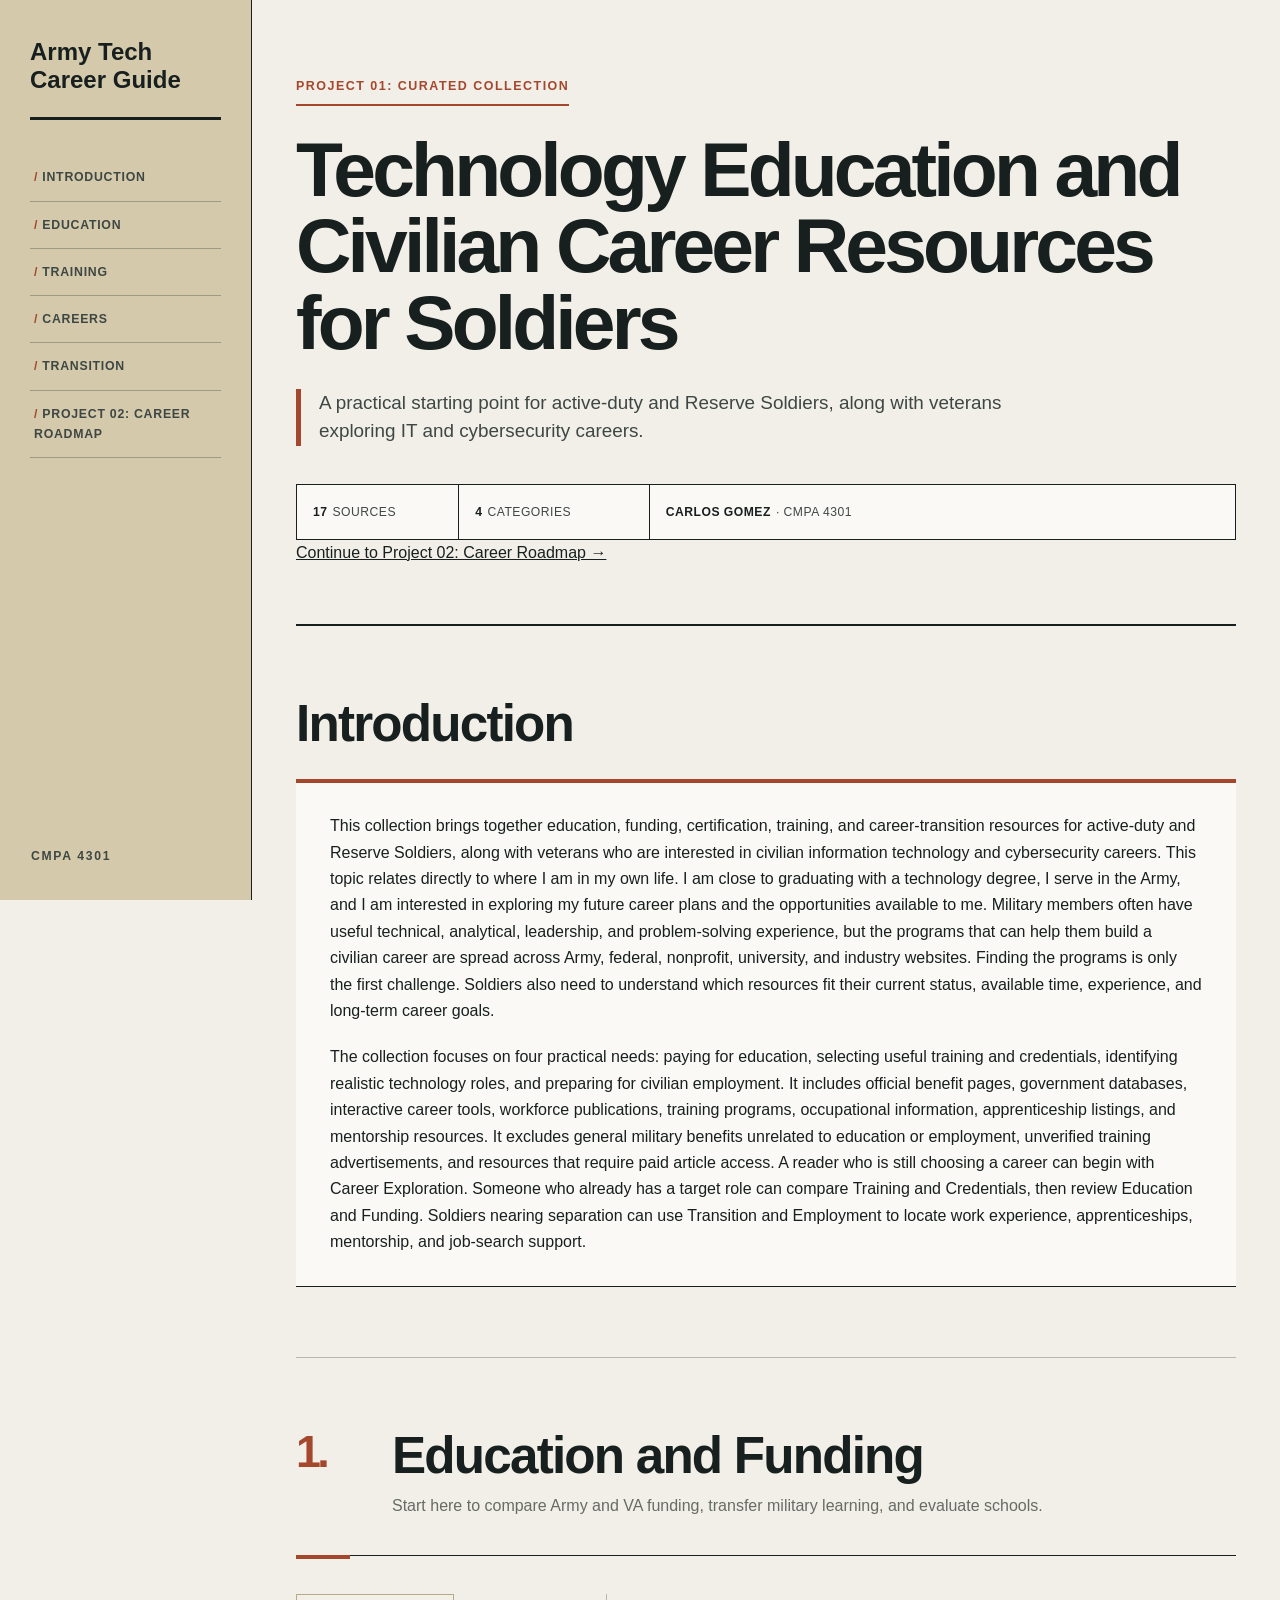
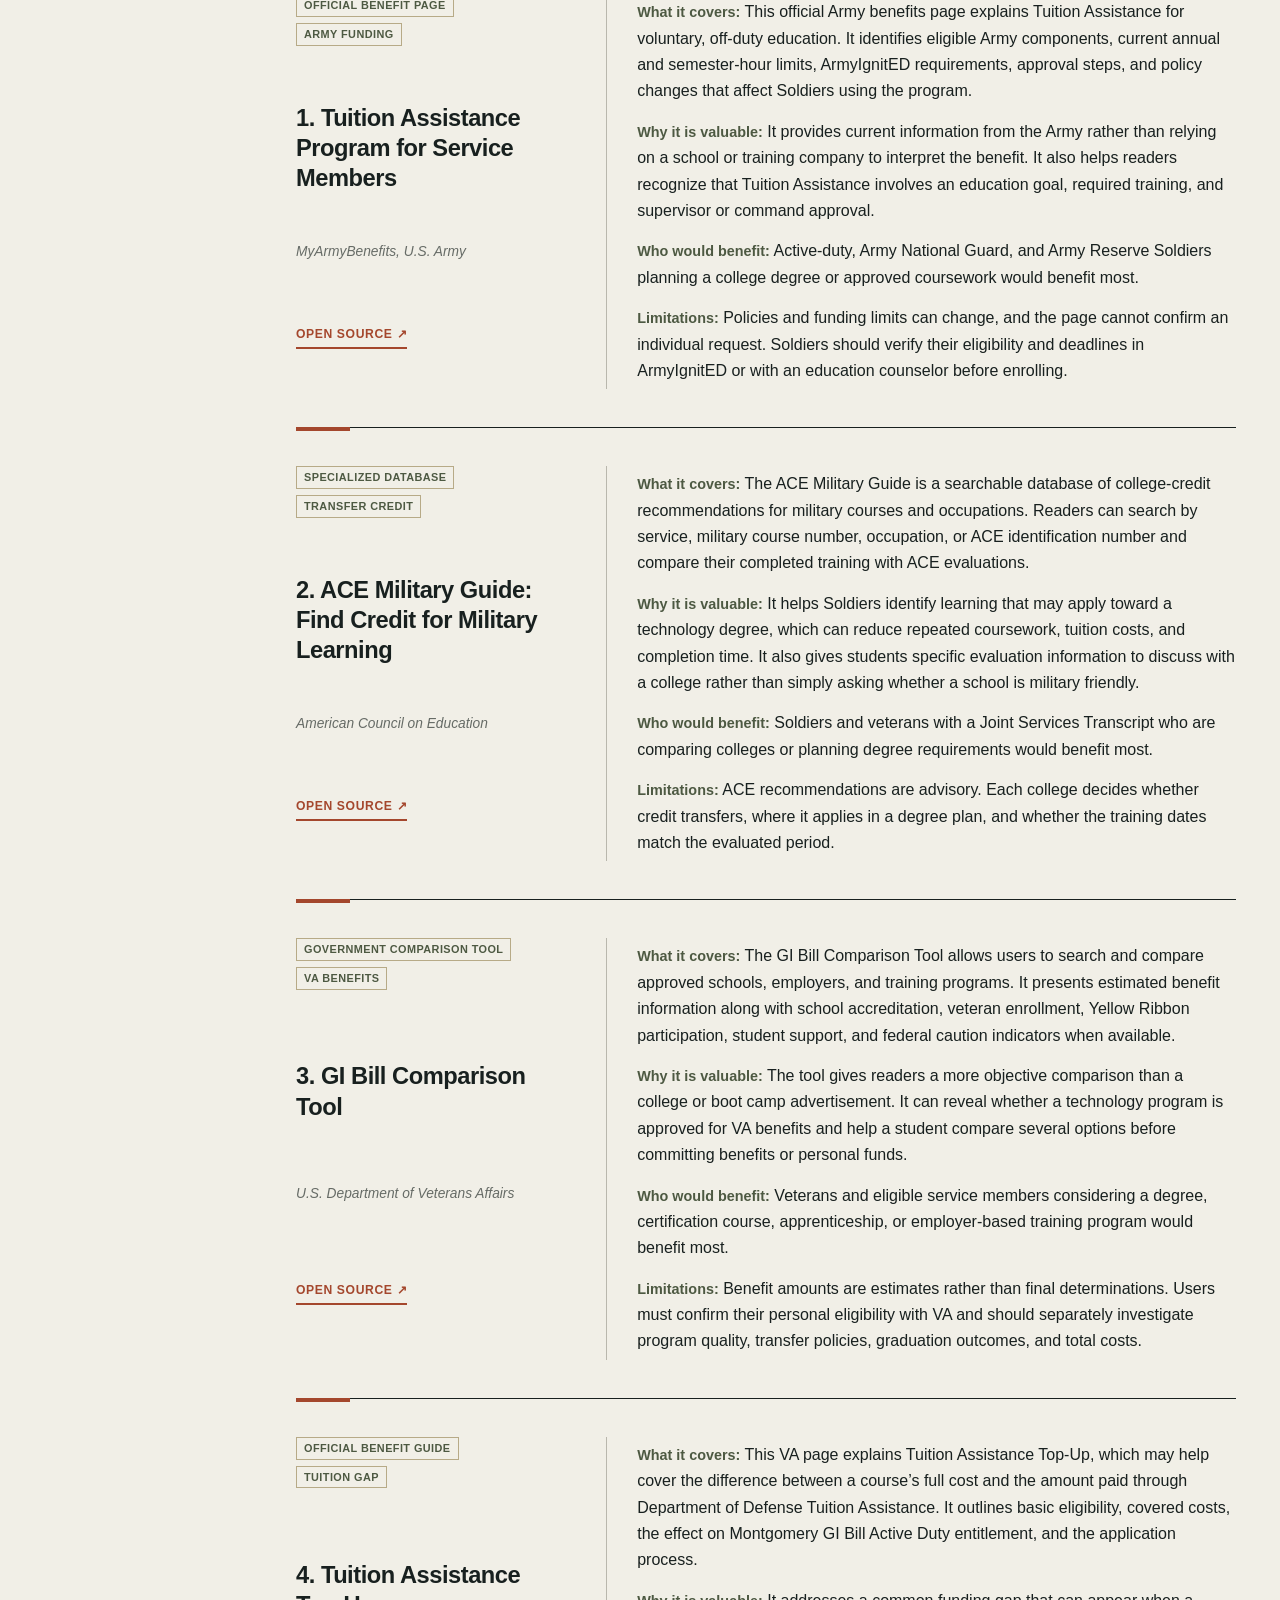
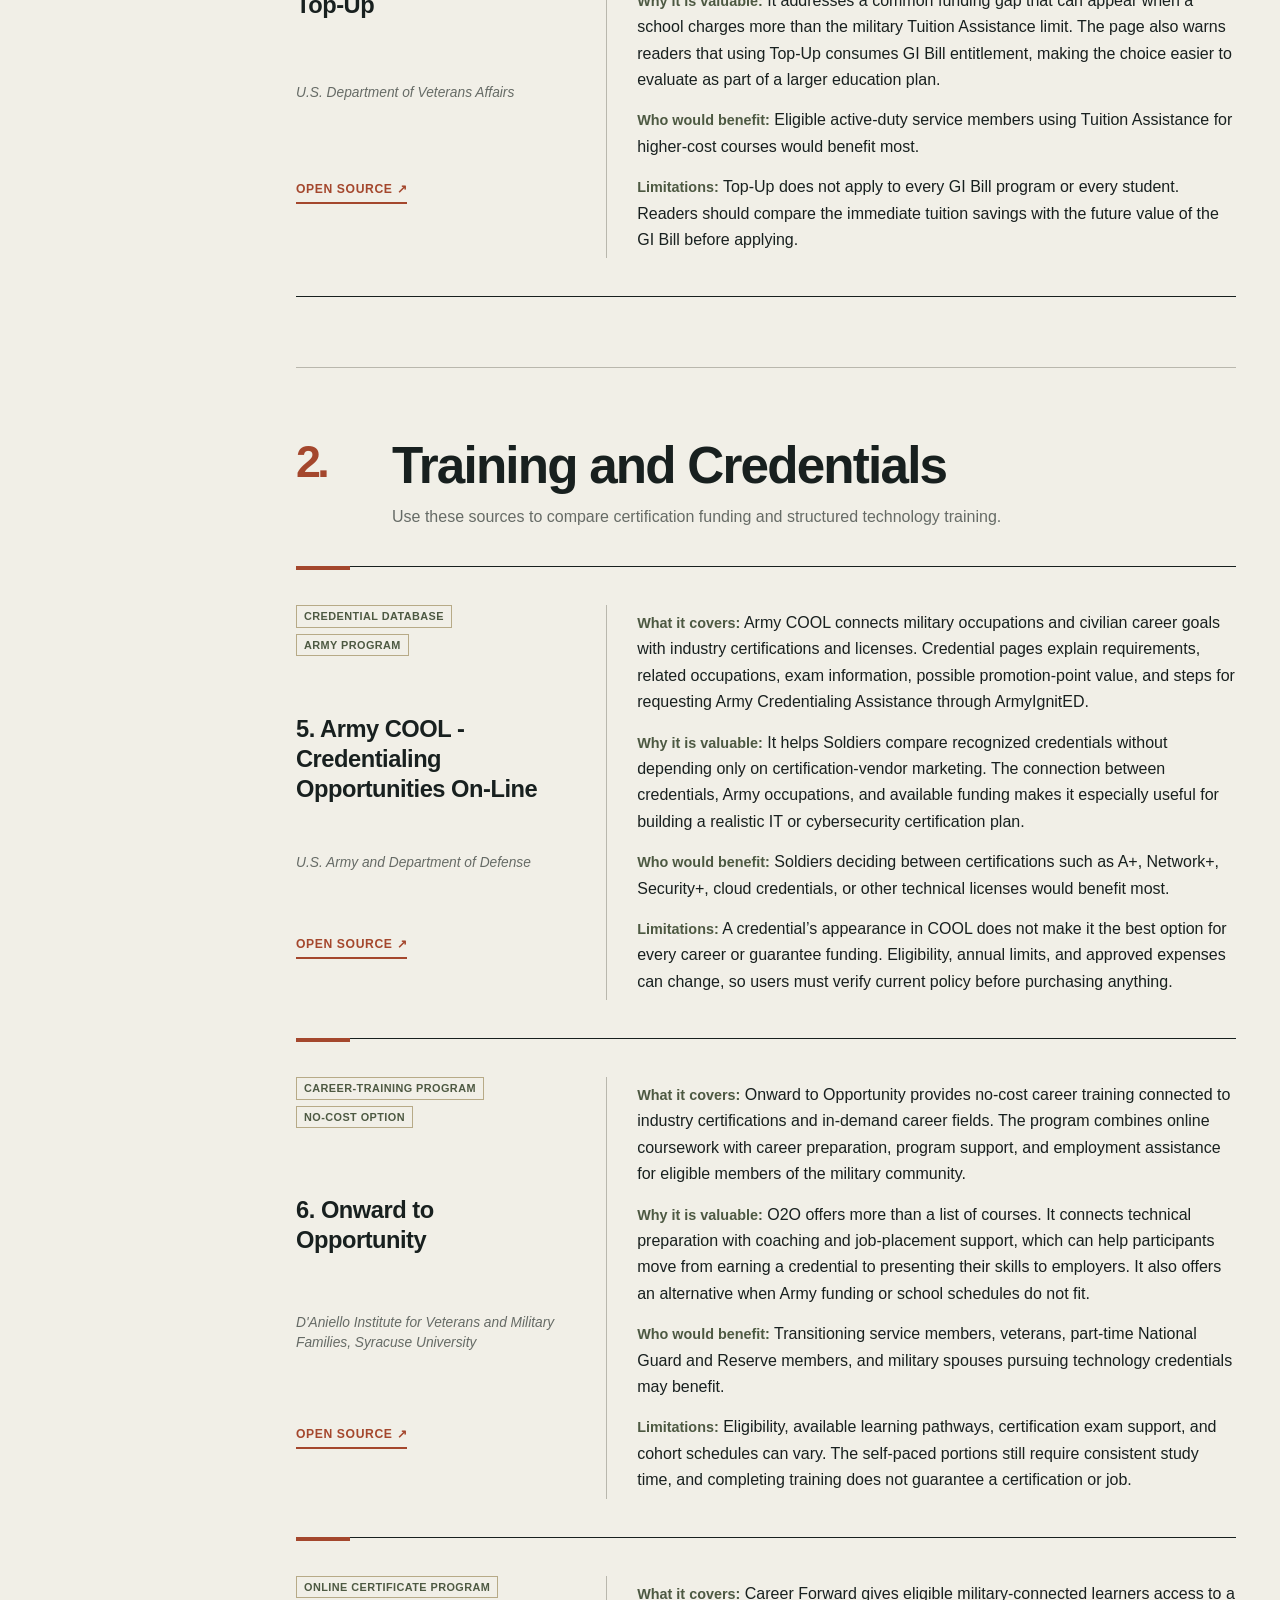
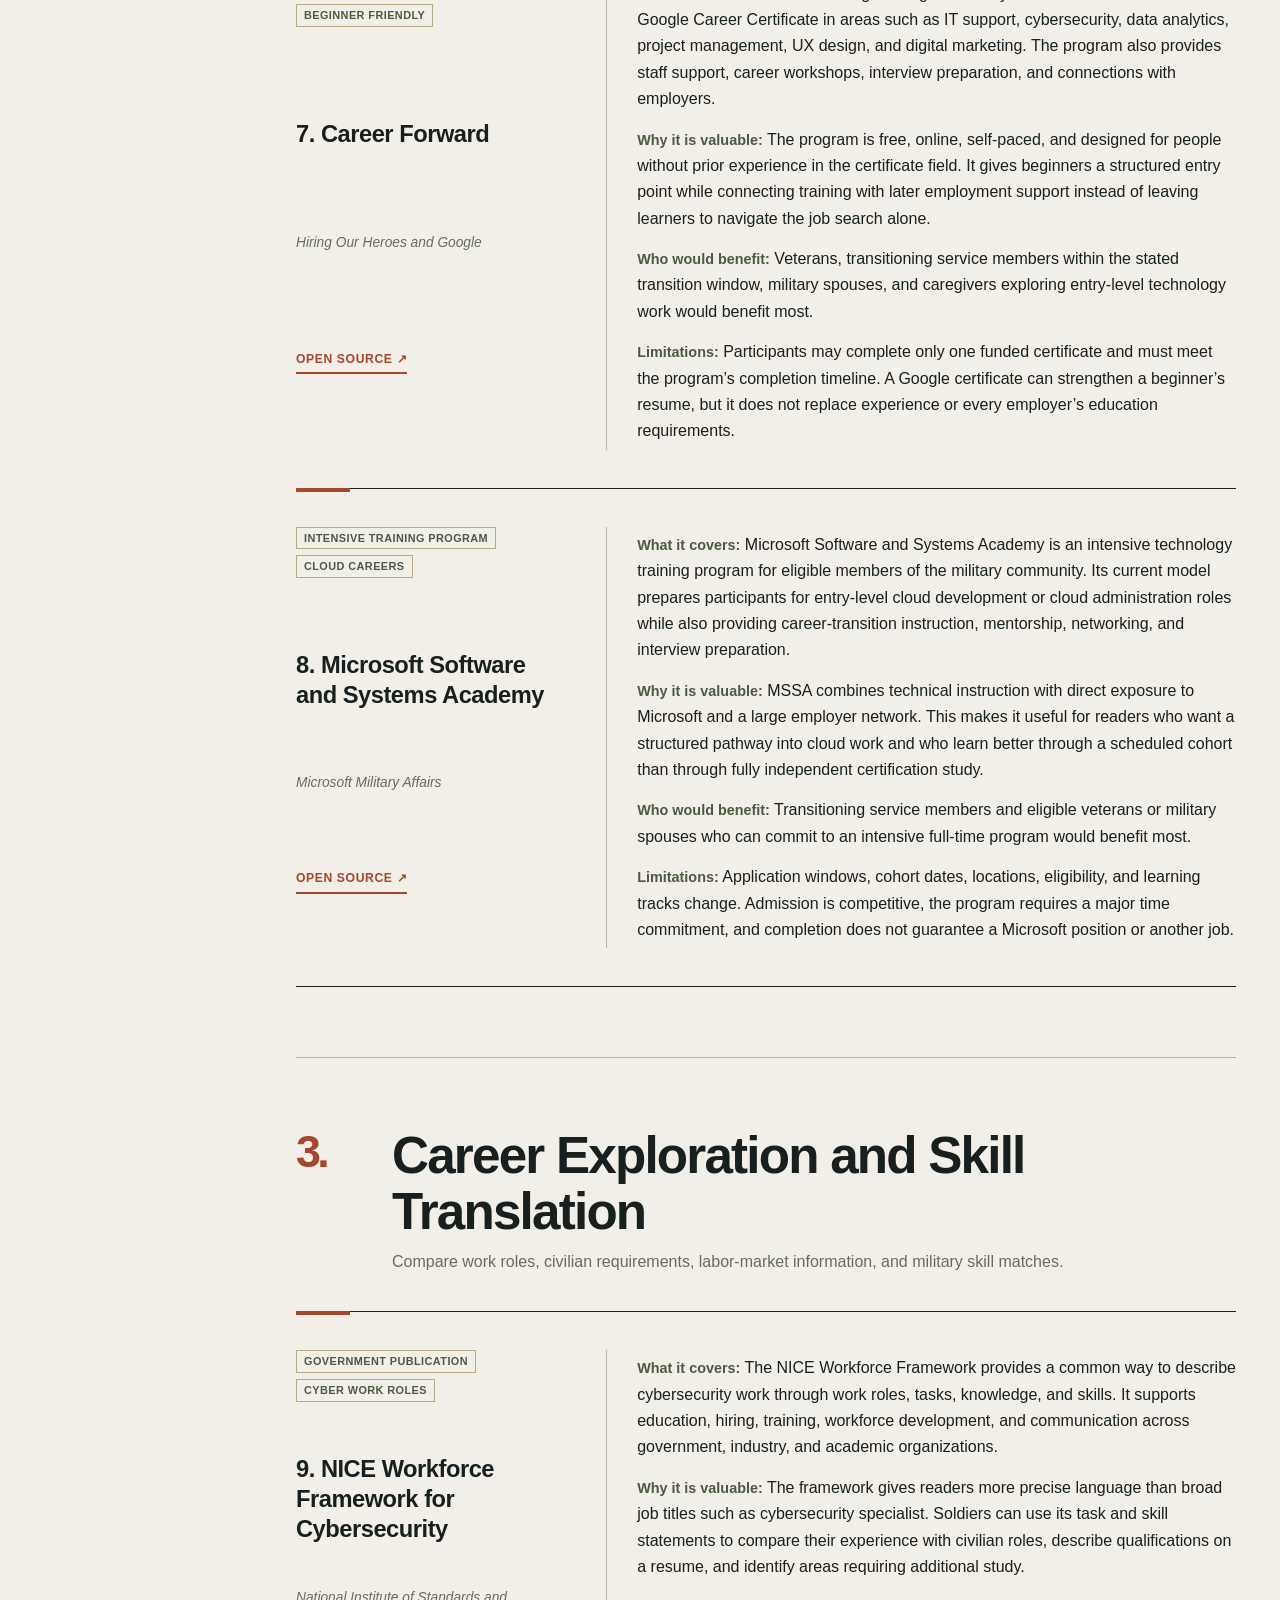
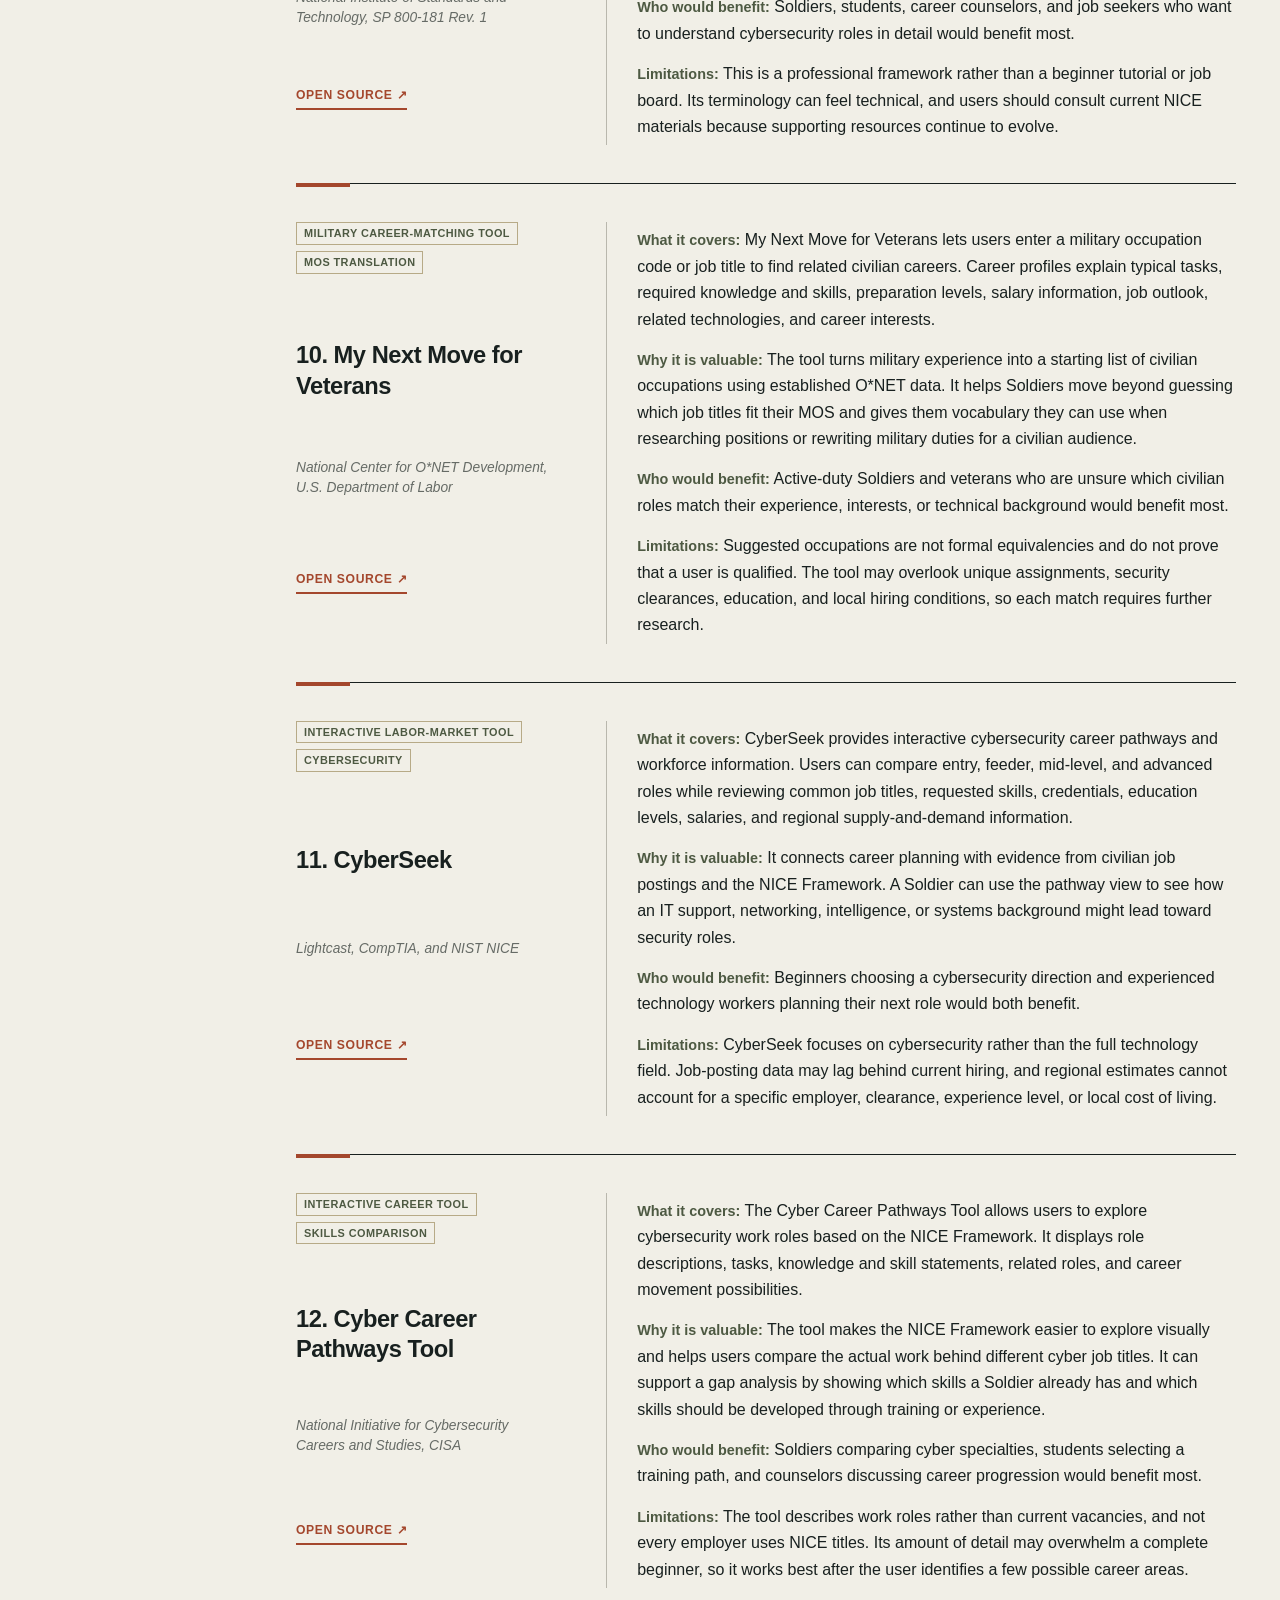
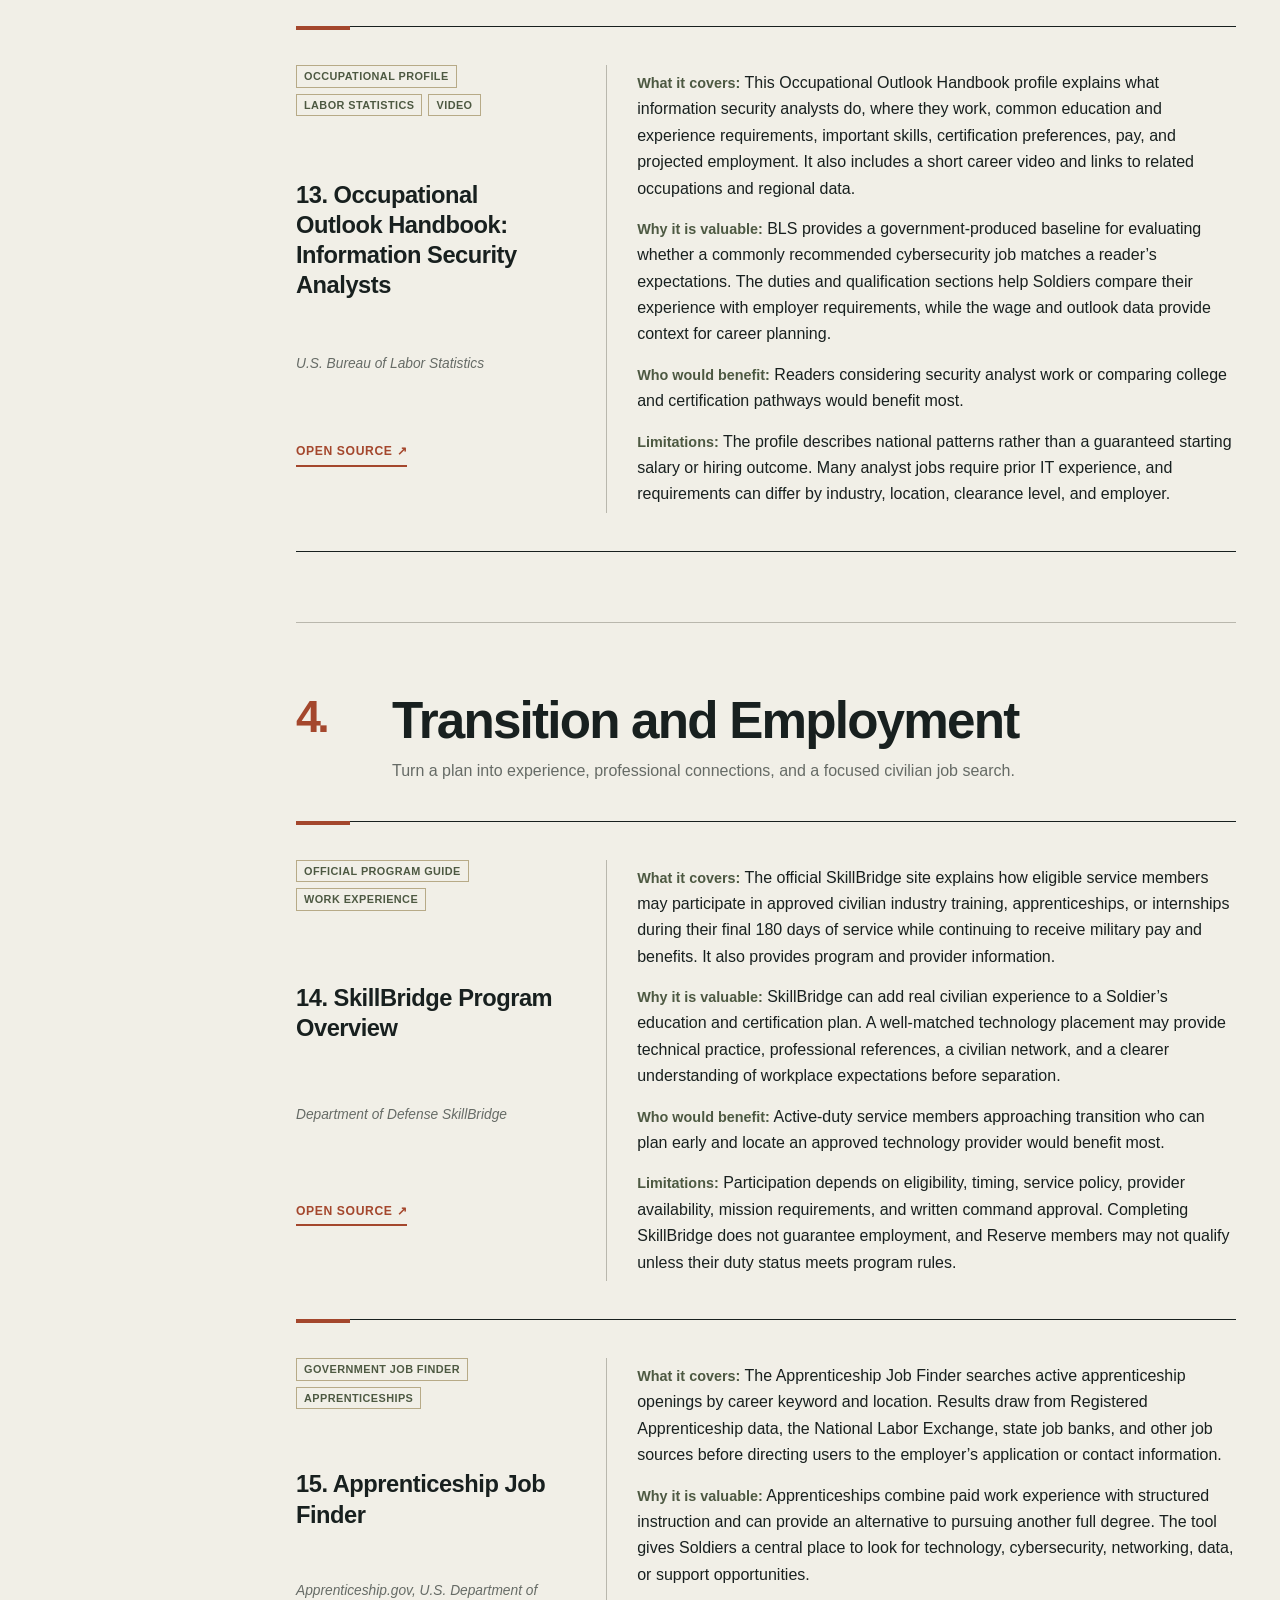
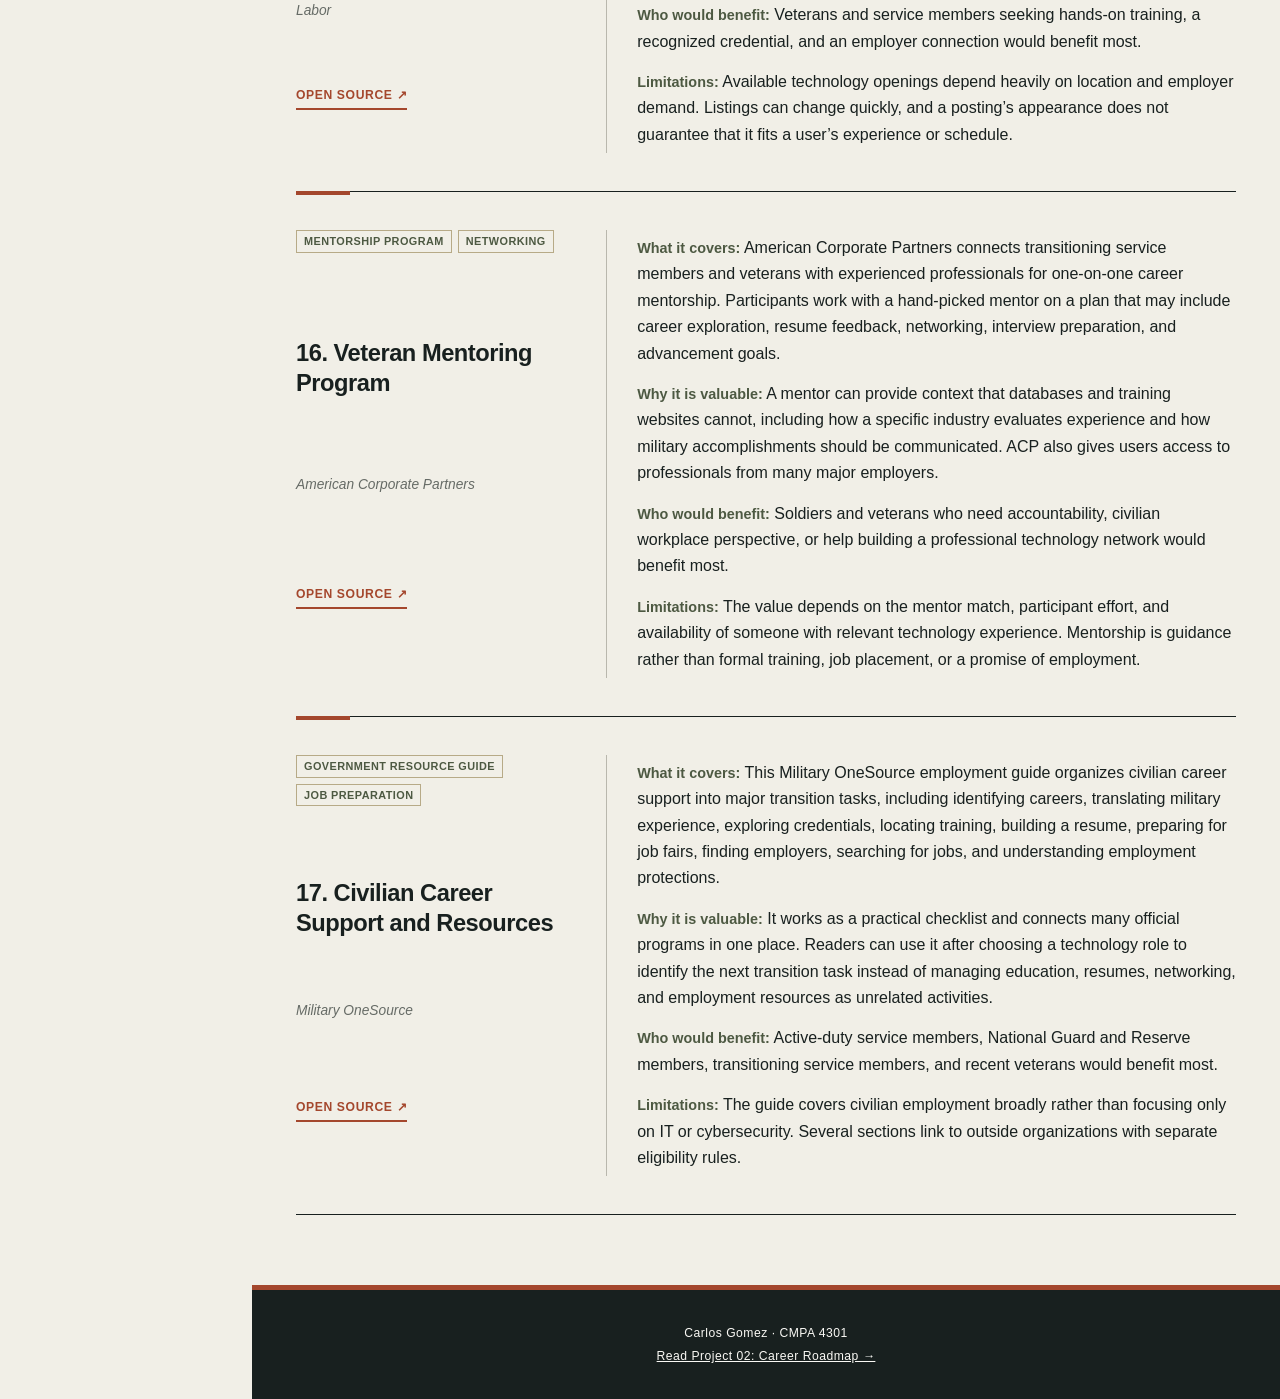
==== commit 2130648c: "Refine language and consistency in index.html Updated language to use 'Soldiers' consistently and im" ====
--- a/index.html
+++ b/index.html
@@ -3,7 +3,7 @@
 <head>
   <meta charset="UTF-8">
   <meta name="viewport" content="width=device-width, initial-scale=1.0">
-  <meta name="description" content="A curated collection of education, certification, funding, and career-transition resources for soldiers pursuing civilian IT and cybersecurity careers.">
+  <meta name="description" content="A curated collection of education, certification, funding, and career-transition resources for Soldiers pursuing civilian IT and cybersecurity careers.">
   <title>Army Tech Career Guide | Carlos Gomez</title>
   <link rel="stylesheet" href="style.css">
 </head>
@@ -19,6 +19,9 @@
         <a href="#training">Training</a>
         <a href="#careers">Careers</a>
         <a href="#transition">Transition</a>
+        <a class="project-two-nav" href="career-roadmap.html">
+          Project 02: Career Roadmap
+        </a>
       </nav>
     </div>
   </header>
@@ -32,8 +35,8 @@
       </h1>
 
       <p class="lead">
-        A practical starting point for active-duty Army soldiers and recently
-        separated veterans exploring IT and cybersecurity careers.
+        A practical starting point for active-duty and Reserve Soldiers,
+        along with veterans exploring IT and cybersecurity careers.
       </p>
 
       <div class="collection-facts" aria-label="Collection details">
@@ -41,6 +44,10 @@
         <span><strong>4</strong> categories</span>
         <span><strong>Carlos Gomez</strong> · CMPA 4301</span>
       </div>
+
+      <a class="roadmap-link" href="career-roadmap.html">
+        Continue to Project 02: Career Roadmap →
+      </a>
     </section>
 
     <section id="introduction" class="introduction section-block">
@@ -53,8 +60,8 @@
       <div class="intro-copy">
         <p>
           This collection brings together education, funding, certification,
-          training, and career-transition resources for active-duty Army
-          soldiers and recently separated veterans who are interested in
+          training, and career-transition resources for active-duty and
+          Reserve Soldiers, along with veterans who are interested in
           civilian information technology and cybersecurity careers. This topic
           relates directly to where I am in my own life. I am close to
           graduating with a technology degree, I serve in the Army, and I am
@@ -82,9 +89,7 @@
           role can compare Training and Credentials, then review Education and
           Funding. Soldiers nearing separation can use Transition and Employment
           to locate work experience, apprenticeships, mentorship, and job-search
-          support. Eligibility rules and program details can change, so readers
-          should confirm current requirements with the organization before
-          applying or spending money.
+          support.
         </p>
       </div>
     </section>
@@ -111,7 +116,10 @@
         <h3>1. Tuition Assistance Program for Service Members</h3>
         <p class="citation">MyArmyBenefits, U.S. Army</p>
 
-        <a class="source-link" href="https://myarmybenefits.us.army.mil/Benefit-Library/Federal-Benefits/Tuition-Assistance-%28TA%29" target="_blank" rel="noopener">
+        <a class="source-link"
+           href="https://myarmybenefits.us.army.mil/Benefit-Library/Federal-Benefits/Tuition-Assistance-%28TA%29"
+           target="_blank"
+           rel="noopener">
           Open source
         </a>
 
@@ -135,14 +143,17 @@
         <h3>2. ACE Military Guide: Find Credit for Military Learning</h3>
         <p class="citation">American Council on Education</p>
 
-        <a class="source-link" href="https://militaryguide.acenet.edu/" target="_blank" rel="noopener">
+        <a class="source-link"
+           href="https://militaryguide.acenet.edu/"
+           target="_blank"
+           rel="noopener">
           Open source
         </a>
 
         <div class="annotation">
           <p><strong>What it covers:</strong> The ACE Military Guide is a searchable database of college-credit recommendations for military courses and occupations. Readers can search by service, military course number, occupation, or ACE identification number and compare their completed training with ACE evaluations.</p>
 
-          <p><strong>Why it is valuable:</strong> It helps Soldiers identify learning that may apply toward a technology degree, which can reduce repeated coursework, tuition costs, and completion time. It also gives students specific evaluation information to discuss with a college rather than simply asking whether a school is “military friendly.”</p>
+          <p><strong>Why it is valuable:</strong> It helps Soldiers identify learning that may apply toward a technology degree, which can reduce repeated coursework, tuition costs, and completion time. It also gives students specific evaluation information to discuss with a college rather than simply asking whether a school is military friendly.</p>
 
           <p><strong>Who would benefit:</strong> Soldiers and veterans with a Joint Services Transcript who are comparing colleges or planning degree requirements would benefit most.</p>
 
@@ -159,7 +170,10 @@
         <h3>3. GI Bill Comparison Tool</h3>
         <p class="citation">U.S. Department of Veterans Affairs</p>
 
-        <a class="source-link" href="https://www.va.gov/education/gi-bill-comparison-tool/" target="_blank" rel="noopener">
+        <a class="source-link"
+           href="https://www.va.gov/education/gi-bill-comparison-tool/"
+           target="_blank"
+           rel="noopener">
           Open source
         </a>
 
@@ -183,7 +197,10 @@
         <h3>4. Tuition Assistance Top-Up</h3>
         <p class="citation">U.S. Department of Veterans Affairs</p>
 
-        <a class="source-link" href="https://www.va.gov/education/about-gi-bill-benefits/how-to-use-benefits/tuition-assistance-top-up/" target="_blank" rel="noopener">
+        <a class="source-link"
+           href="https://www.va.gov/education/about-gi-bill-benefits/how-to-use-benefits/tuition-assistance-top-up/"
+           target="_blank"
+           rel="noopener">
           Open source
         </a>
 
@@ -221,7 +238,10 @@
         <h3>5. Army COOL - Credentialing Opportunities On-Line</h3>
         <p class="citation">U.S. Army and Department of Defense</p>
 
-        <a class="source-link" href="https://www.cool.osd.mil/army/index.html" target="_blank" rel="noopener">
+        <a class="source-link"
+           href="https://www.cool.osd.mil/army/index.html"
+           target="_blank"
+           rel="noopener">
           Open source
         </a>
 
@@ -232,7 +252,7 @@
 
           <p><strong>Who would benefit:</strong> Soldiers deciding between certifications such as A+, Network+, Security+, cloud credentials, or other technical licenses would benefit most.</p>
 
-          <p><strong>Limitations:</strong> A credential’s appearance in COOL does not make it the best option for every career or guarantee funding. Eligibility, annual limits, approved expenses, and officer participation rules can change, so users must verify the current policy before purchasing anything.</p>
+          <p><strong>Limitations:</strong> A credential’s appearance in COOL does not make it the best option for every career or guarantee funding. Eligibility, annual limits, and approved expenses can change, so users must verify current policy before purchasing anything.</p>
         </div>
       </article>
 
@@ -243,9 +263,15 @@
         </div>
 
         <h3>6. Onward to Opportunity</h3>
-        <p class="citation">D'Aniello Institute for Veterans and Military Families, Syracuse University</p>
-
-        <a class="source-link" href="https://ivmf.syracuse.edu/programs/career-training/about-o2o/" target="_blank" rel="noopener">
+        <p class="citation">
+          D'Aniello Institute for Veterans and Military Families,
+          Syracuse University
+        </p>
+
+        <a class="source-link"
+           href="https://ivmf.syracuse.edu/programs/career-training/about-o2o/"
+           target="_blank"
+           rel="noopener">
           Open source
         </a>
 
@@ -269,7 +295,10 @@
         <h3>7. Career Forward</h3>
         <p class="citation">Hiring Our Heroes and Google</p>
 
-        <a class="source-link" href="https://www.hiringourheroes.org/career-services/education-networking/career-forward/" target="_blank" rel="noopener">
+        <a class="source-link"
+           href="https://www.hiringourheroes.org/career-services/education-networking/career-forward/"
+           target="_blank"
+           rel="noopener">
           Open source
         </a>
 
@@ -280,7 +309,7 @@
 
           <p><strong>Who would benefit:</strong> Veterans, transitioning service members within the stated transition window, military spouses, and caregivers exploring entry-level technology work would benefit most.</p>
 
-          <p><strong>Limitations:</strong> Participants may complete only one funded certificate and must meet the program’s completion timeline. A Google certificate can strengthen a beginner’s resume, but it does not replace experience, a security clearance, or every employer’s education requirements.</p>
+          <p><strong>Limitations:</strong> Participants may complete only one funded certificate and must meet the program’s completion timeline. A Google certificate can strengthen a beginner’s resume, but it does not replace experience or every employer’s education requirements.</p>
         </div>
       </article>
 
@@ -293,7 +322,10 @@
         <h3>8. Microsoft Software and Systems Academy</h3>
         <p class="citation">Microsoft Military Affairs</p>
 
-        <a class="source-link" href="https://military.microsoft.com/" target="_blank" rel="noopener">
+        <a class="source-link"
+           href="https://military.microsoft.com/"
+           target="_blank"
+           rel="noopener">
           Open source
         </a>
 
@@ -316,8 +348,8 @@
         <div>
           <h2>Career Exploration and Skill Translation</h2>
           <p>
-            Compare work roles, civilian requirements, labor-market information,
-            and military skill matches.
+            Compare work roles, civilian requirements, labor-market
+            information, and military skill matches.
           </p>
         </div>
       </div>
@@ -329,20 +361,26 @@
         </div>
 
         <h3>9. NICE Workforce Framework for Cybersecurity</h3>
-        <p class="citation">National Institute of Standards and Technology, SP 800-181 Rev. 1</p>
-
-        <a class="source-link" href="https://csrc.nist.gov/pubs/sp/800/181/r1/final" target="_blank" rel="noopener">
-          Open source
-        </a>
-
-        <div class="annotation">
-          <p><strong>What it covers:</strong> The NICE Workforce Framework provides a common way to describe cybersecurity work through work roles, tasks, knowledge, and skills. It is designed to support education, hiring, training, workforce development, and communication across government, industry, and academic organizations.</p>
-
-          <p><strong>Why it is valuable:</strong> The framework gives readers more precise language than broad job titles such as “cybersecurity specialist.” Soldiers can use its task and skill statements to compare their experience with civilian roles, describe qualifications on a resume, and identify areas that require additional study.</p>
+        <p class="citation">
+          National Institute of Standards and Technology,
+          SP 800-181 Rev. 1
+        </p>
+
+        <a class="source-link"
+           href="https://csrc.nist.gov/pubs/sp/800/181/r1/final"
+           target="_blank"
+           rel="noopener">
+          Open source
+        </a>
+
+        <div class="annotation">
+          <p><strong>What it covers:</strong> The NICE Workforce Framework provides a common way to describe cybersecurity work through work roles, tasks, knowledge, and skills. It supports education, hiring, training, workforce development, and communication across government, industry, and academic organizations.</p>
+
+          <p><strong>Why it is valuable:</strong> The framework gives readers more precise language than broad job titles such as cybersecurity specialist. Soldiers can use its task and skill statements to compare their experience with civilian roles, describe qualifications on a resume, and identify areas requiring additional study.</p>
 
           <p><strong>Who would benefit:</strong> Soldiers, students, career counselors, and job seekers who want to understand cybersecurity roles in detail would benefit most.</p>
 
-          <p><strong>Limitations:</strong> This is a professional framework rather than a beginner tutorial or job board. Its terminology can feel technical, and users should consult the current NICE components because work roles and supporting materials continue to evolve after the 2020 publication.</p>
+          <p><strong>Limitations:</strong> This is a professional framework rather than a beginner tutorial or job board. Its terminology can feel technical, and users should consult current NICE materials because supporting resources continue to evolve.</p>
         </div>
       </article>
 
@@ -353,14 +391,20 @@
         </div>
 
         <h3>10. My Next Move for Veterans</h3>
-        <p class="citation">National Center for O*NET Development, U.S. Department of Labor</p>
-
-        <a class="source-link" href="https://www.mynextmove.org/vets/" target="_blank" rel="noopener">
-          Open source
-        </a>
-
-        <div class="annotation">
-          <p><strong>What it covers:</strong> My Next Move for Veterans lets users enter a military occupation code or job title to find related civilian careers. Its career profiles explain typical tasks, required knowledge and skills, preparation levels, salary information, job outlook, related technologies, and possible career interests.</p>
+        <p class="citation">
+          National Center for O*NET Development,
+          U.S. Department of Labor
+        </p>
+
+        <a class="source-link"
+           href="https://www.mynextmove.org/vets/"
+           target="_blank"
+           rel="noopener">
+          Open source
+        </a>
+
+        <div class="annotation">
+          <p><strong>What it covers:</strong> My Next Move for Veterans lets users enter a military occupation code or job title to find related civilian careers. Career profiles explain typical tasks, required knowledge and skills, preparation levels, salary information, job outlook, related technologies, and career interests.</p>
 
           <p><strong>Why it is valuable:</strong> The tool turns military experience into a starting list of civilian occupations using established O*NET data. It helps Soldiers move beyond guessing which job titles fit their MOS and gives them vocabulary they can use when researching positions or rewriting military duties for a civilian audience.</p>
 
@@ -379,18 +423,21 @@
         <h3>11. CyberSeek</h3>
         <p class="citation">Lightcast, CompTIA, and NIST NICE</p>
 
-        <a class="source-link" href="https://www.cyberseek.org/" target="_blank" rel="noopener">
+        <a class="source-link"
+           href="https://www.cyberseek.org/"
+           target="_blank"
+           rel="noopener">
           Open source
         </a>
 
         <div class="annotation">
           <p><strong>What it covers:</strong> CyberSeek provides interactive cybersecurity career pathways and workforce information. Users can compare entry, feeder, mid-level, and advanced roles while reviewing common job titles, requested skills, credentials, education levels, salaries, and regional supply-and-demand information.</p>
 
-          <p><strong>Why it is valuable:</strong> It connects career planning with evidence from civilian job postings and the NICE Framework. A Soldier can use the pathway view to see how an IT support, networking, intelligence, or systems background might lead toward roles such as security analyst, incident responder, or security engineer.</p>
+          <p><strong>Why it is valuable:</strong> It connects career planning with evidence from civilian job postings and the NICE Framework. A Soldier can use the pathway view to see how an IT support, networking, intelligence, or systems background might lead toward security roles.</p>
 
           <p><strong>Who would benefit:</strong> Beginners choosing a cybersecurity direction and experienced technology workers planning their next role would both benefit.</p>
 
-          <p><strong>Limitations:</strong> CyberSeek focuses on cybersecurity rather than the full technology field. Job-posting data may lag behind current hiring, and national or regional estimates cannot account for a specific employer, security clearance, experience level, or local cost of living.</p>
+          <p><strong>Limitations:</strong> CyberSeek focuses on cybersecurity rather than the full technology field. Job-posting data may lag behind current hiring, and regional estimates cannot account for a specific employer, clearance, experience level, or local cost of living.</p>
         </div>
       </article>
 
@@ -401,20 +448,25 @@
         </div>
 
         <h3>12. Cyber Career Pathways Tool</h3>
-        <p class="citation">National Initiative for Cybersecurity Careers and Studies, CISA</p>
-
-        <a class="source-link" href="https://niccs.cisa.gov/tools/cyber-career-pathways-tool" target="_blank" rel="noopener">
-          Open source
-        </a>
-
-        <div class="annotation">
-          <p><strong>What it covers:</strong> The Cyber Career Pathways Tool allows users to explore cybersecurity work roles based on the NICE Framework. It displays role descriptions, tasks, knowledge and skill statements, related roles, and career movement possibilities. Some roles also include short micro-challenges and career spotlight videos.</p>
+        <p class="citation">
+          National Initiative for Cybersecurity Careers and Studies, CISA
+        </p>
+
+        <a class="source-link"
+           href="https://niccs.cisa.gov/tools/cyber-career-pathways-tool"
+           target="_blank"
+           rel="noopener">
+          Open source
+        </a>
+
+        <div class="annotation">
+          <p><strong>What it covers:</strong> The Cyber Career Pathways Tool allows users to explore cybersecurity work roles based on the NICE Framework. It displays role descriptions, tasks, knowledge and skill statements, related roles, and career movement possibilities.</p>
 
           <p><strong>Why it is valuable:</strong> The tool makes the NICE Framework easier to explore visually and helps users compare the actual work behind different cyber job titles. It can support a gap analysis by showing which skills a Soldier already has and which skills should be developed through training or experience.</p>
 
           <p><strong>Who would benefit:</strong> Soldiers comparing cyber specialties, students selecting a training path, and counselors discussing career progression would benefit most.</p>
 
-          <p><strong>Limitations:</strong> The tool describes work roles rather than current vacancies, and not every employer uses NICE titles. Its amount of detail may overwhelm a complete beginner, so it works best after the user has identified a few possible career areas.</p>
+          <p><strong>Limitations:</strong> The tool describes work roles rather than current vacancies, and not every employer uses NICE titles. Its amount of detail may overwhelm a complete beginner, so it works best after the user identifies a few possible career areas.</p>
         </div>
       </article>
 
@@ -428,7 +480,10 @@
         <h3>13. Occupational Outlook Handbook: Information Security Analysts</h3>
         <p class="citation">U.S. Bureau of Labor Statistics</p>
 
-        <a class="source-link" href="https://www.bls.gov/ooh/computer-and-information-technology/information-security-analysts.htm" target="_blank" rel="noopener">
+        <a class="source-link"
+           href="https://www.bls.gov/ooh/computer-and-information-technology/information-security-analysts.htm"
+           target="_blank"
+           rel="noopener">
           Open source
         </a>
 
@@ -439,7 +494,7 @@
 
           <p><strong>Who would benefit:</strong> Readers considering security analyst work or comparing college and certification pathways would benefit most.</p>
 
-          <p><strong>Limitations:</strong> The profile describes national patterns rather than a guaranteed starting salary or hiring outcome. Many analyst jobs require prior IT experience, and requirements can differ significantly by industry, location, clearance level, and employer.</p>
+          <p><strong>Limitations:</strong> The profile describes national patterns rather than a guaranteed starting salary or hiring outcome. Many analyst jobs require prior IT experience, and requirements can differ by industry, location, clearance level, and employer.</p>
         </div>
       </article>
     </section>
@@ -451,8 +506,8 @@
         <div>
           <h2>Transition and Employment</h2>
           <p>
-            Turn a plan into experience, professional connections, and a focused
-            civilian job search.
+            Turn a plan into experience, professional connections, and a
+            focused civilian job search.
           </p>
         </div>
       </div>
@@ -466,18 +521,21 @@
         <h3>14. SkillBridge Program Overview</h3>
         <p class="citation">Department of Defense SkillBridge</p>
 
-        <a class="source-link" href="https://www.skillbridge.mil/" target="_blank" rel="noopener">
+        <a class="source-link"
+           href="https://www.skillbridge.mil/"
+           target="_blank"
+           rel="noopener">
           Open source
         </a>
 
         <div class="annotation">
           <p><strong>What it covers:</strong> The official SkillBridge site explains how eligible service members may participate in approved civilian industry training, apprenticeships, or internships during their final 180 days of service while continuing to receive military pay and benefits. It also provides program and provider information.</p>
 
-          <p><strong>Why it is valuable:</strong> SkillBridge can add real civilian experience to a Soldier’s education and certification plan. A well-matched technology placement may provide current technical practice, professional references, a civilian network, and a clearer understanding of workplace expectations before separation.</p>
+          <p><strong>Why it is valuable:</strong> SkillBridge can add real civilian experience to a Soldier’s education and certification plan. A well-matched technology placement may provide technical practice, professional references, a civilian network, and a clearer understanding of workplace expectations before separation.</p>
 
           <p><strong>Who would benefit:</strong> Active-duty service members approaching transition who can plan early and locate an approved technology provider would benefit most.</p>
 
-          <p><strong>Limitations:</strong> Participation is not automatic. It depends on eligibility, timing, service policy, provider availability, mission requirements, and written command approval. Completing SkillBridge does not guarantee employment, and Reserve-component members may not qualify unless their duty status meets program rules.</p>
+          <p><strong>Limitations:</strong> Participation depends on eligibility, timing, service policy, provider availability, mission requirements, and written command approval. Completing SkillBridge does not guarantee employment, and Reserve members may not qualify unless their duty status meets program rules.</p>
         </div>
       </article>
 
@@ -488,20 +546,25 @@
         </div>
 
         <h3>15. Apprenticeship Job Finder</h3>
-        <p class="citation">Apprenticeship.gov, U.S. Department of Labor</p>
-
-        <a class="source-link" href="https://www.apprenticeship.gov/apprenticeship-job-finder" target="_blank" rel="noopener">
-          Open source
-        </a>
-
-        <div class="annotation">
-          <p><strong>What it covers:</strong> The Apprenticeship Job Finder searches active apprenticeship openings by career keyword and location. Results draw from Registered Apprenticeship data, the National Labor Exchange, state job banks, and other job sources, and then direct users to the employer’s application or contact information.</p>
-
-          <p><strong>Why it is valuable:</strong> Apprenticeships combine paid work experience with structured instruction and can provide a practical alternative to pursuing another full degree. The tool gives transitioning Soldiers a central place to look for technology, cybersecurity, networking, data, or support opportunities while also identifying registered occupations and partners.</p>
+        <p class="citation">
+          Apprenticeship.gov, U.S. Department of Labor
+        </p>
+
+        <a class="source-link"
+           href="https://www.apprenticeship.gov/apprenticeship-job-finder"
+           target="_blank"
+           rel="noopener">
+          Open source
+        </a>
+
+        <div class="annotation">
+          <p><strong>What it covers:</strong> The Apprenticeship Job Finder searches active apprenticeship openings by career keyword and location. Results draw from Registered Apprenticeship data, the National Labor Exchange, state job banks, and other job sources before directing users to the employer’s application or contact information.</p>
+
+          <p><strong>Why it is valuable:</strong> Apprenticeships combine paid work experience with structured instruction and can provide an alternative to pursuing another full degree. The tool gives Soldiers a central place to look for technology, cybersecurity, networking, data, or support opportunities.</p>
 
           <p><strong>Who would benefit:</strong> Veterans and service members seeking hands-on training, a recognized credential, and an employer connection would benefit most.</p>
 
-          <p><strong>Limitations:</strong> Available technology openings depend heavily on location and employer demand. The search tool requires JavaScript, listings can change quickly, and a posting’s appearance does not guarantee that it is suitable for a user’s experience or schedule.</p>
+          <p><strong>Limitations:</strong> Available technology openings depend heavily on location and employer demand. Listings can change quickly, and a posting’s appearance does not guarantee that it fits a user’s experience or schedule.</p>
         </div>
       </article>
 
@@ -514,14 +577,17 @@
         <h3>16. Veteran Mentoring Program</h3>
         <p class="citation">American Corporate Partners</p>
 
-        <a class="source-link" href="https://www.acp-usa.org/" target="_blank" rel="noopener">
-          Open source
-        </a>
-
-        <div class="annotation">
-          <p><strong>What it covers:</strong> American Corporate Partners connects transitioning service members and veterans with experienced professionals for one-on-one career mentorship. Participants work with a hand-picked mentor on an individualized plan that may include career exploration, resume feedback, networking, interview preparation, professional communication, and advancement goals.</p>
-
-          <p><strong>Why it is valuable:</strong> A mentor can provide context that databases and training websites cannot, including how a specific industry evaluates experience and how military accomplishments should be communicated. ACP also gives users access to professionals from a wide range of major employers.</p>
+        <a class="source-link"
+           href="https://www.acp-usa.org/"
+           target="_blank"
+           rel="noopener">
+          Open source
+        </a>
+
+        <div class="annotation">
+          <p><strong>What it covers:</strong> American Corporate Partners connects transitioning service members and veterans with experienced professionals for one-on-one career mentorship. Participants work with a hand-picked mentor on a plan that may include career exploration, resume feedback, networking, interview preparation, and advancement goals.</p>
+
+          <p><strong>Why it is valuable:</strong> A mentor can provide context that databases and training websites cannot, including how a specific industry evaluates experience and how military accomplishments should be communicated. ACP also gives users access to professionals from many major employers.</p>
 
           <p><strong>Who would benefit:</strong> Soldiers and veterans who need accountability, civilian workplace perspective, or help building a professional technology network would benefit most.</p>
 
@@ -538,18 +604,21 @@
         <h3>17. Civilian Career Support and Resources</h3>
         <p class="citation">Military OneSource</p>
 
-        <a class="source-link" href="https://www.militaryonesource.mil/resources/millife-guides/employment/" target="_blank" rel="noopener">
-          Open source
-        </a>
-
-        <div class="annotation">
-          <p><strong>What it covers:</strong> This Military OneSource employment guide organizes civilian career support into major transition tasks, including identifying careers, translating military experience, exploring credentials, locating training, building a resume, preparing for job fairs, finding veteran-friendly employers, searching for jobs, and understanding employment protections.</p>
-
-          <p><strong>Why it is valuable:</strong> It works as a practical checklist and connects many official programs in one place. Readers can use it after choosing a technology role to identify the next transition task instead of trying to manage education, resumes, networking, and employment resources as unrelated activities.</p>
+        <a class="source-link"
+           href="https://www.militaryonesource.mil/resources/millife-guides/employment/"
+           target="_blank"
+           rel="noopener">
+          Open source
+        </a>
+
+        <div class="annotation">
+          <p><strong>What it covers:</strong> This Military OneSource employment guide organizes civilian career support into major transition tasks, including identifying careers, translating military experience, exploring credentials, locating training, building a resume, preparing for job fairs, finding employers, searching for jobs, and understanding employment protections.</p>
+
+          <p><strong>Why it is valuable:</strong> It works as a practical checklist and connects many official programs in one place. Readers can use it after choosing a technology role to identify the next transition task instead of managing education, resumes, networking, and employment resources as unrelated activities.</p>
 
           <p><strong>Who would benefit:</strong> Active-duty service members, National Guard and Reserve members, transitioning service members, and recent veterans would benefit most.</p>
 
-          <p><strong>Limitations:</strong> The guide covers civilian employment broadly rather than focusing only on IT or cybersecurity. Several sections link to outside organizations with separate eligibility rules, and some personalized consultations or tools may require an account.</p>
+          <p><strong>Limitations:</strong> The guide covers civilian employment broadly rather than focusing only on IT or cybersecurity. Several sections link to outside organizations with separate eligibility rules.</p>
         </div>
       </article>
     </section>
@@ -557,6 +626,11 @@
 
   <footer>
     <p>Carlos Gomez · CMPA 4301</p>
+    <p>
+      <a href="career-roadmap.html">
+        Read Project 02: Career Roadmap →
+      </a>
+    </p>
   </footer>
 </body>
 </html>
--- a/style.css
+++ b/style.css
@@ -10,6 +10,7 @@
   --line: #b9b7ad;
   --muted: #666b66;
   --rail-width: 252px;
+  --font-main: Arial, Helvetica, sans-serif;
 }
 
 * {
@@ -24,7 +25,7 @@
   margin: 0;
   background: var(--paper);
   color: var(--ink);
-  font-family: Arial, Helvetica, sans-serif;
+  font-family: var(--font-main);
   font-size: 16px;
   line-height: 1.65;
 }
@@ -33,7 +34,7 @@
   color: inherit;
 }
 
-/* LEFT NAVIGATION */
+/* LEFT RAIL */
 
 .site-header {
   position: fixed;
@@ -51,7 +52,7 @@
   left: 31px;
   bottom: 34px;
   color: var(--ink-light);
-  font-family: "Courier New", Courier, monospace;
+  font-family: var(--font-main);
   font-size: 0.76rem;
   font-weight: 700;
   letter-spacing: 0.14em;
@@ -68,7 +69,7 @@
   padding: 0 0 24px;
   color: var(--ink);
   border-bottom: 3px solid var(--ink);
-  font-family: Georgia, "Times New Roman", serif;
+  font-family: var(--font-main);
   font-size: 1.5rem;
   font-weight: 700;
   line-height: 1.15;
@@ -85,7 +86,7 @@
   padding: 13px 4px;
   color: var(--ink-light);
   border-bottom: 1px solid rgba(24, 32, 31, 0.28);
-  font-family: "Courier New", Courier, monospace;
+  font-family: var(--font-main);
   font-size: 0.77rem;
   font-weight: 700;
   letter-spacing: 0.06em;
@@ -117,8 +118,6 @@
   width: min(1080px, calc(100% - 88px));
   margin-inline: auto;
 }
-
-/* TITLE AREA */
 
 .title-block {
   min-height: 500px;
@@ -135,7 +134,7 @@
   padding: 0 0 7px;
   color: var(--rust);
   border-bottom: 2px solid var(--rust);
-  font-family: "Courier New", Courier, monospace;
+  font-family: var(--font-main);
   font-size: 0.78rem;
   font-weight: 700;
   letter-spacing: 0.12em;
@@ -153,10 +152,10 @@
   max-width: 900px;
   margin: 0;
   color: var(--ink);
-  font-family: Georgia, "Times New Roman", serif;
+  font-family: var(--font-main);
   font-size: clamp(2.8rem, 6vw, 5.3rem);
-  font-weight: 500;
-  letter-spacing: -0.045em;
+  font-weight: 700;
+  letter-spacing: -0.05em;
   line-height: 1;
 }
 
@@ -166,7 +165,7 @@
   padding-left: 18px;
   color: var(--ink-light);
   border-left: 5px solid var(--rust);
-  font-family: Georgia, "Times New Roman", serif;
+  font-family: var(--font-main);
   font-size: 1.18rem;
   line-height: 1.5;
 }
@@ -184,7 +183,7 @@
   align-items: center;
   color: var(--ink-light);
   background: var(--paper-light);
-  font-family: "Courier New", Courier, monospace;
+  font-family: var(--font-main);
   font-size: 0.76rem;
   letter-spacing: 0.04em;
   text-transform: uppercase;
@@ -213,9 +212,9 @@
 h2 {
   margin: 0;
   color: var(--ink);
-  font-family: Georgia, "Times New Roman", serif;
+  font-family: var(--font-main);
   font-size: clamp(2rem, 4vw, 3.2rem);
-  font-weight: 500;
+  font-weight: 700;
   letter-spacing: -0.035em;
   line-height: 1.08;
 }
@@ -227,7 +226,7 @@
   grid-template-columns: none !important;
 }
 
-.introduction-heading {
+.section-heading.introduction-heading {
   display: block;
   width: 100%;
   margin-bottom: 28px;
@@ -274,7 +273,7 @@
 .section-number {
   margin: 1px 0 0;
   color: var(--rust);
-  font-family: "Courier New", Courier, monospace;
+  font-family: var(--font-main);
   font-size: 2.8rem;
   font-weight: 700;
   letter-spacing: -0.08em;
@@ -295,7 +294,7 @@
   color: var(--muted);
 }
 
-/* SOURCE ENTRIES */
+/* SOURCES */
 
 .source-card {
   position: relative;
@@ -307,8 +306,7 @@
     "tags annotation"
     "title annotation"
     "citation annotation"
-    "link annotation"
-    "count annotation";
+    "link annotation";
   column-gap: 52px;
   align-items: start;
   border-top: 1px solid var(--ink);
@@ -345,7 +343,7 @@
   color: var(--olive);
   background: transparent;
   border: 1px solid var(--khaki-dark);
-  font-family: "Courier New", Courier, monospace;
+  font-family: var(--font-main);
   font-size: 0.68rem;
   font-weight: 700;
   letter-spacing: 0.04em;
@@ -357,7 +355,7 @@
   grid-area: title;
   margin: 17px 0 8px;
   color: var(--ink);
-  font-family: Georgia, "Times New Roman", serif;
+  font-family: var(--font-main);
   font-size: 1.48rem;
   font-weight: 600;
   letter-spacing: -0.02em;
@@ -380,7 +378,7 @@
   color: var(--rust);
   background: transparent;
   border-bottom: 2px solid var(--rust);
-  font-family: "Courier New", Courier, monospace;
+  font-family: var(--font-main);
   font-size: 0.76rem;
   font-weight: 700;
   letter-spacing: 0.05em;
@@ -389,7 +387,7 @@
 }
 
 .source-link::after {
-  content: "  ↗";
+  content: " ↗";
 }
 
 .source-link:hover,
@@ -398,8 +396,6 @@
   background: transparent;
   border-bottom-color: var(--ink);
 }
-
-/* ANNOTATIONS */
 
 .annotation {
   grid-area: annotation;
@@ -417,18 +413,8 @@
 
 .annotation strong {
   color: var(--olive);
-  font-family: "Courier New", Courier, monospace;
+  font-family: var(--font-main);
   font-size: 0.9rem;
-}
-
-.word-count {
-  grid-area: count;
-  margin: 16px 0 0;
-  color: var(--muted);
-  font-family: "Courier New", Courier, monospace;
-  font-size: 0.72rem;
-  letter-spacing: 0.04em;
-  text-transform: uppercase;
 }
 
 /* FOOTER */
@@ -439,7 +425,7 @@
   background: var(--ink);
   border-top: 5px solid var(--rust);
   text-align: center;
-  font-family: "Courier New", Courier, monospace;
+  font-family: var(--font-main);
   font-size: 0.76rem;
   letter-spacing: 0.04em;
 }
@@ -578,8 +564,7 @@
       "title"
       "citation"
       "link"
-      "annotation"
-      "count";
+      "annotation";
   }
 
   .annotation {
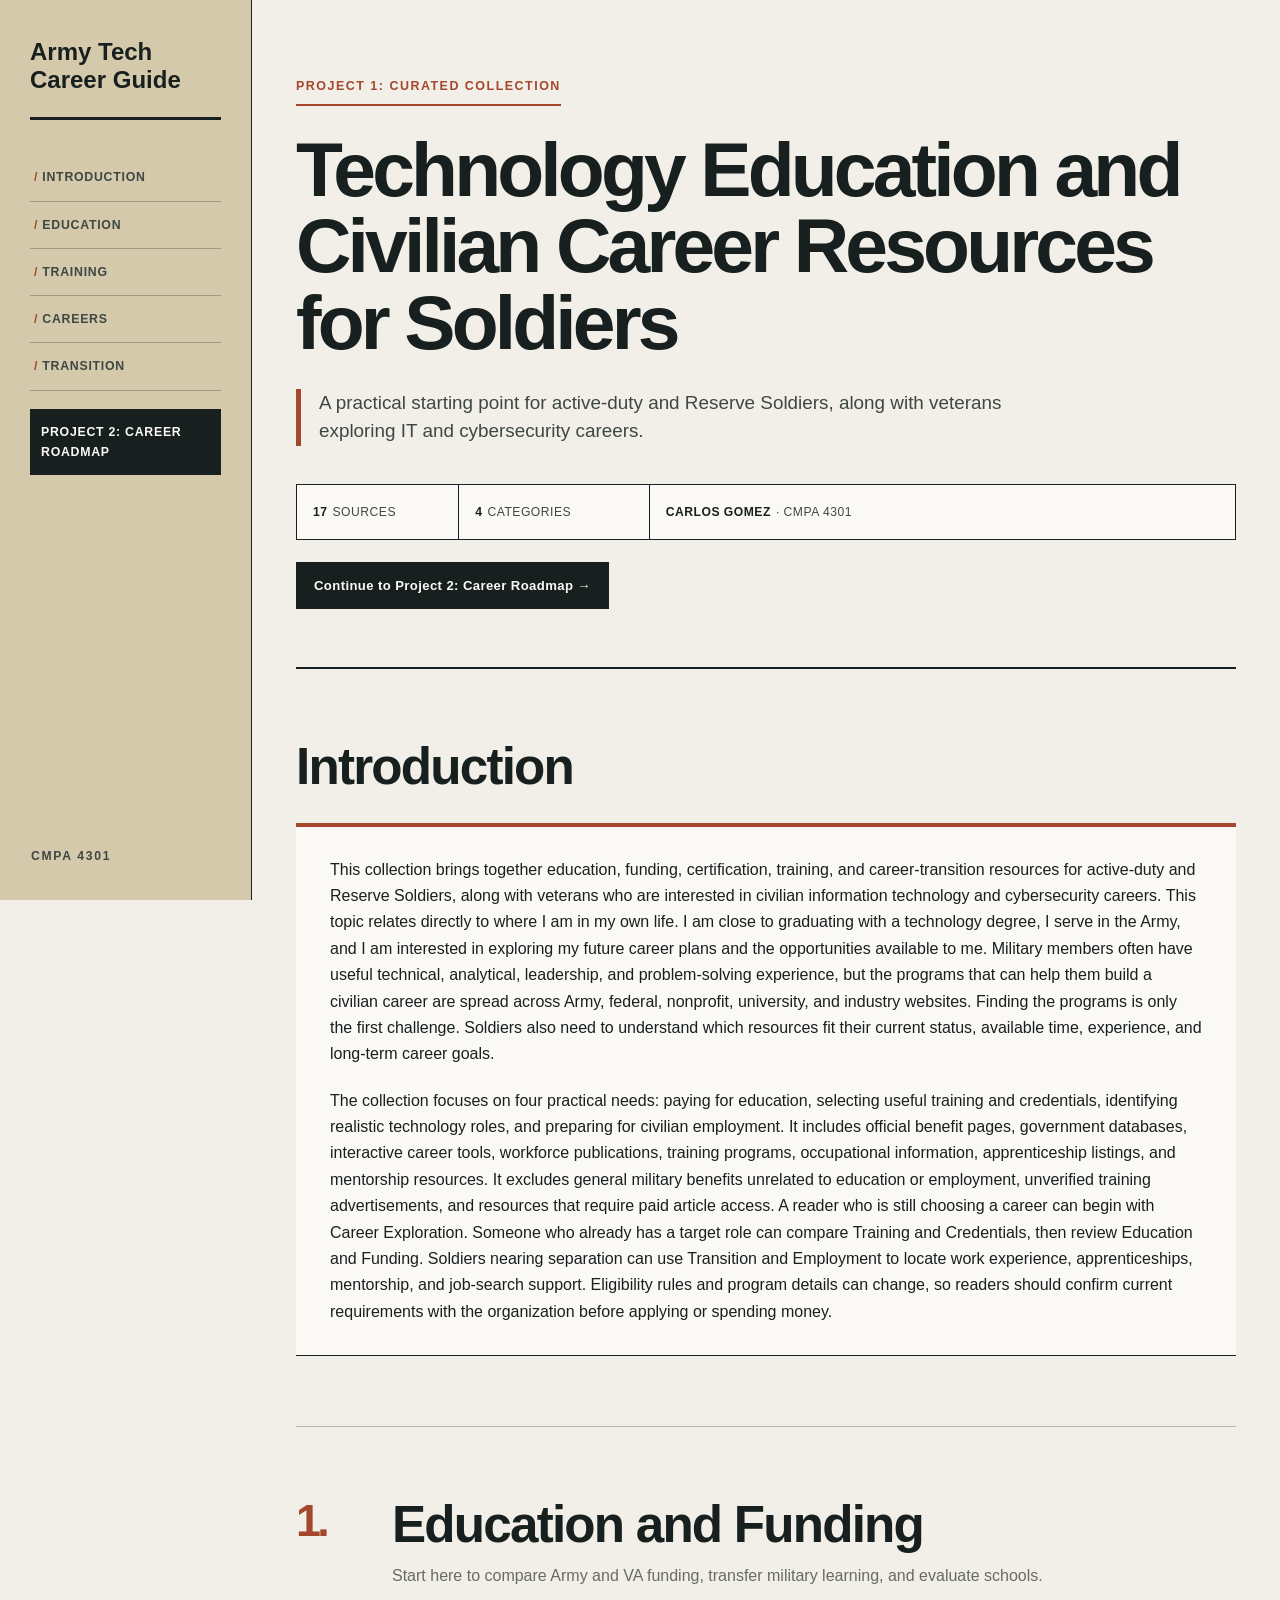
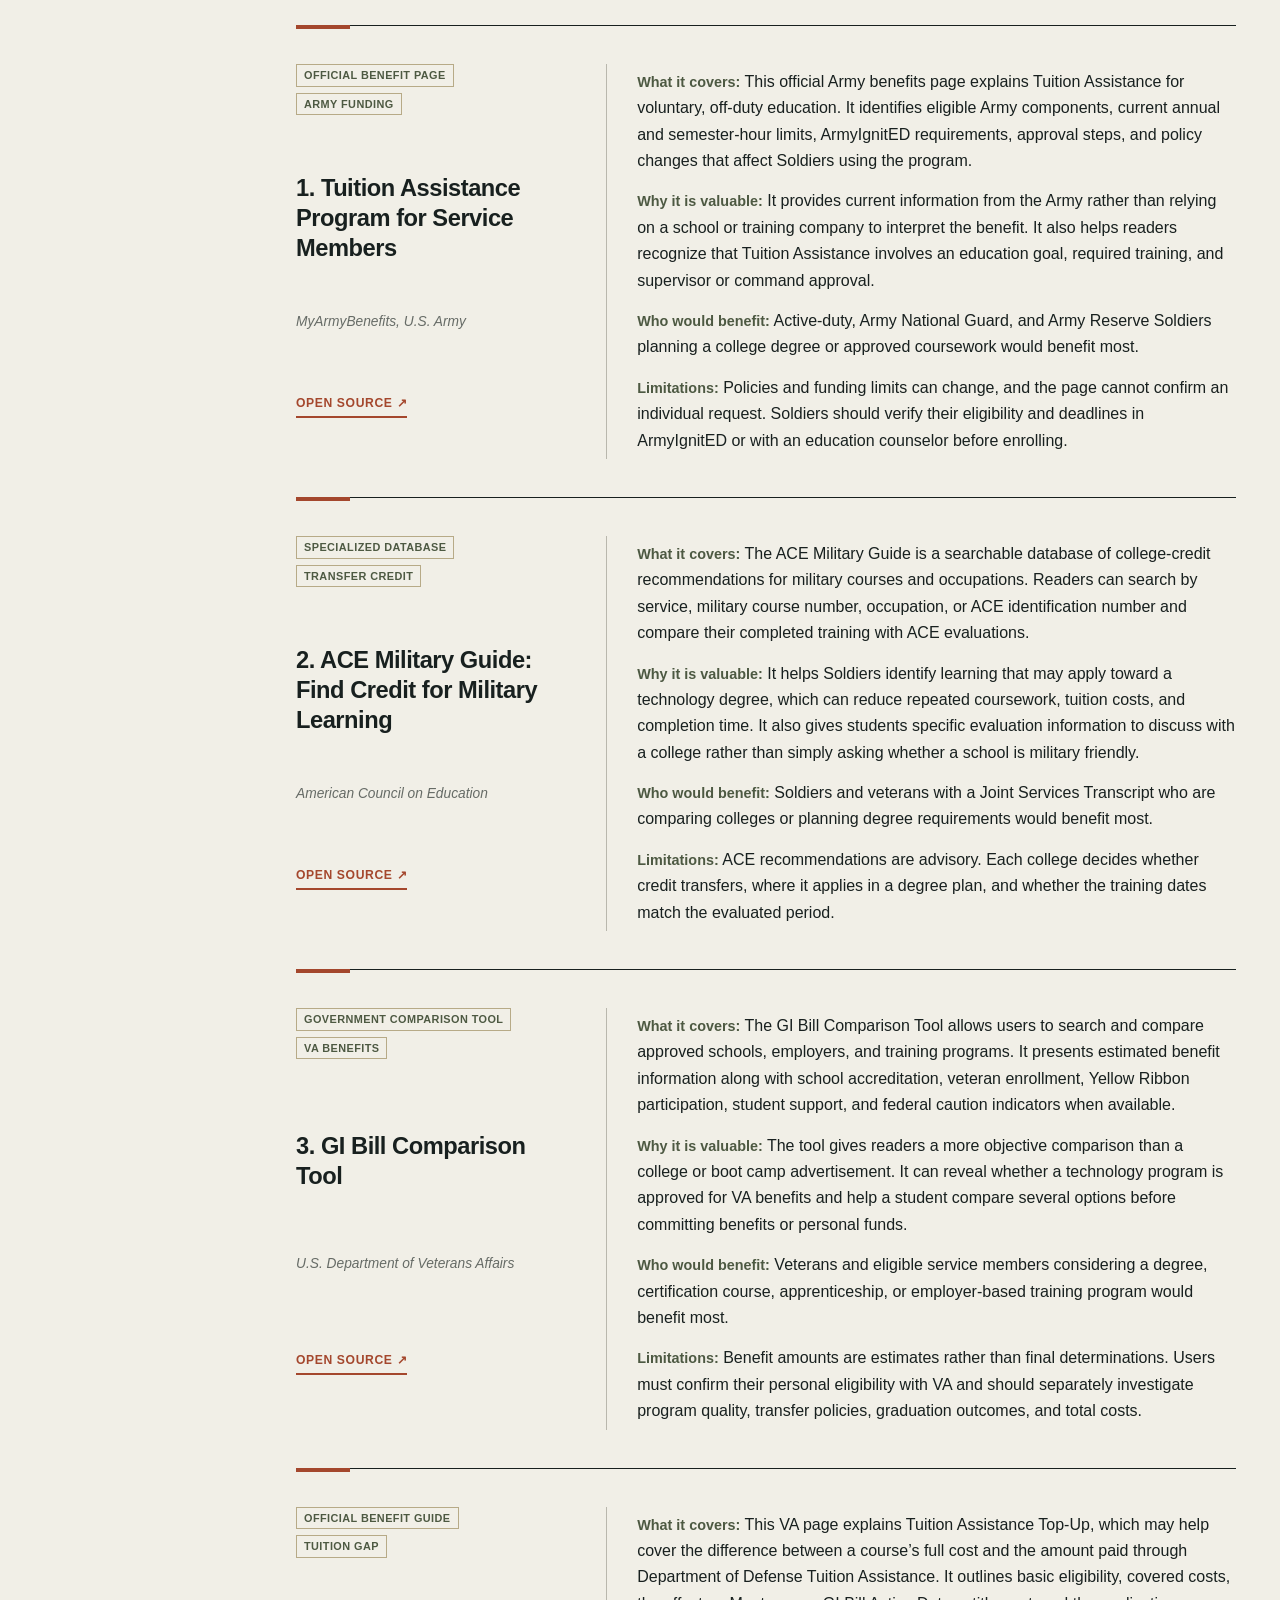
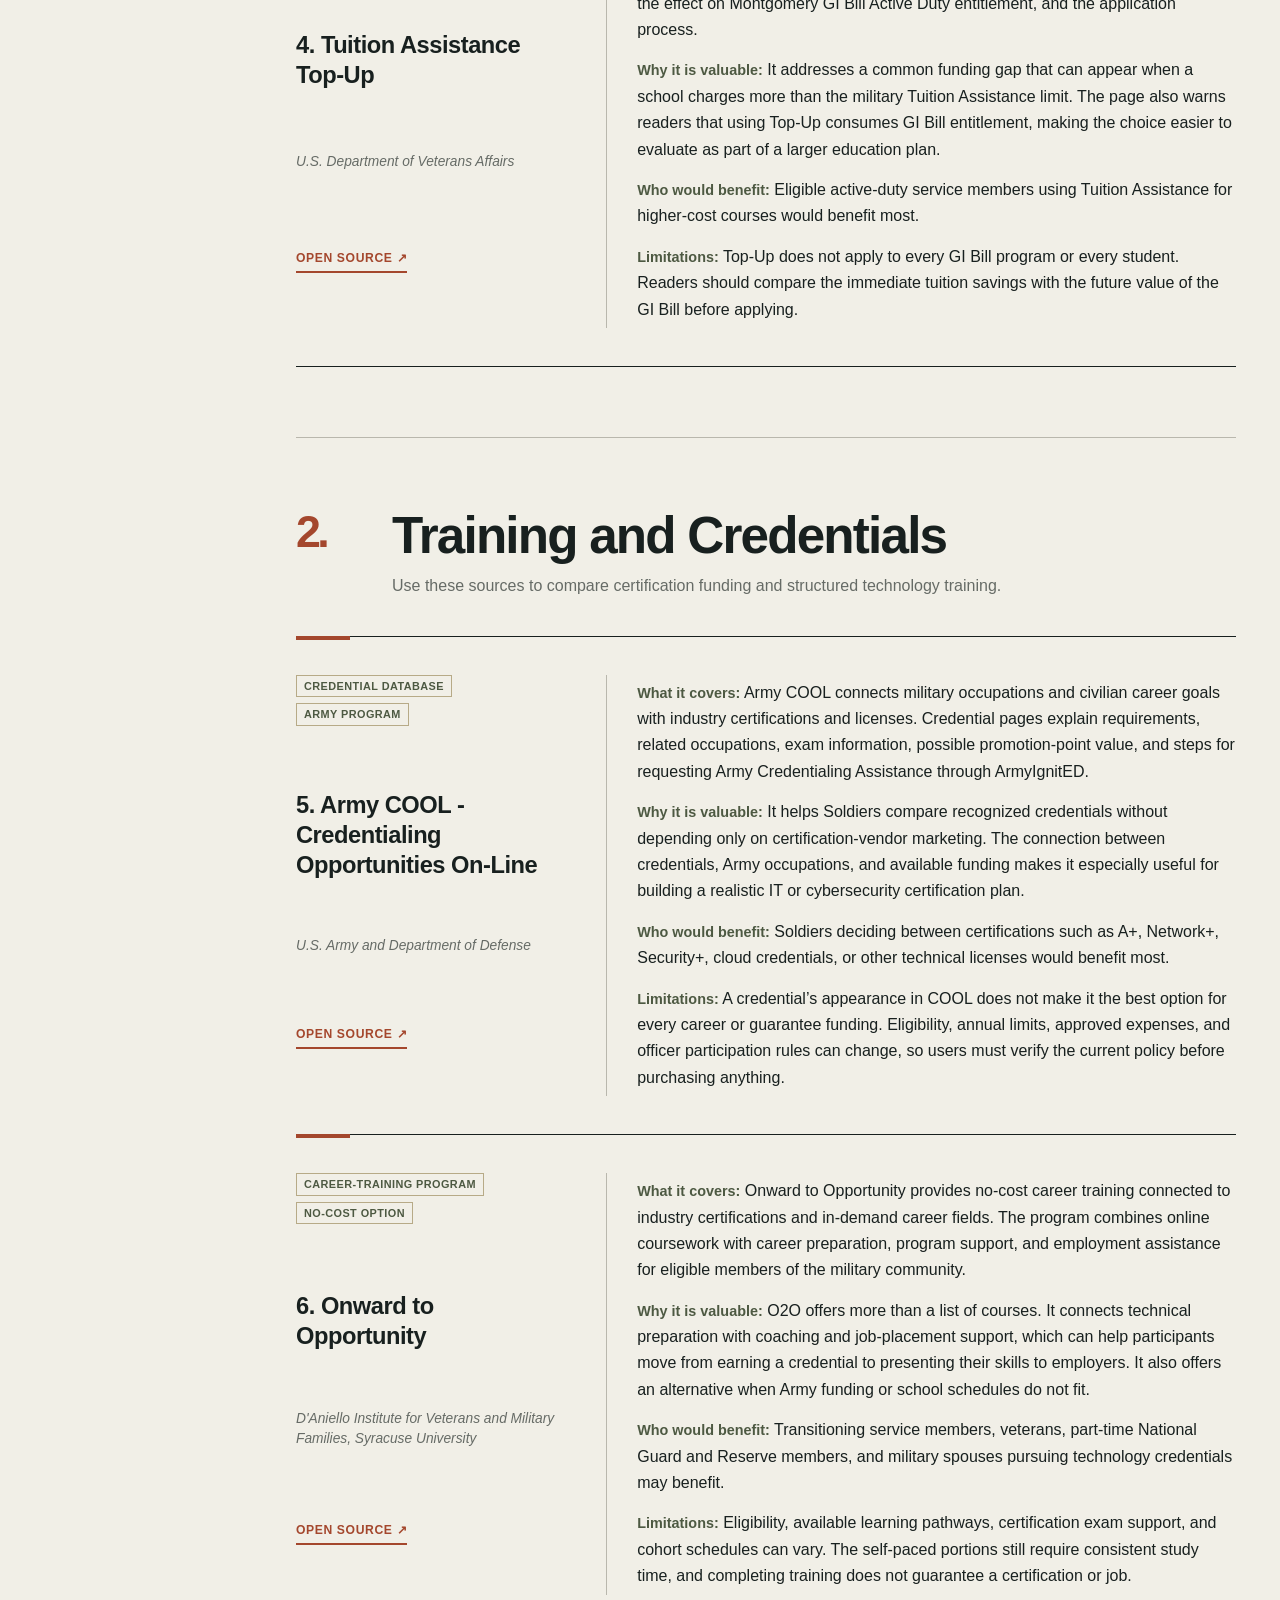
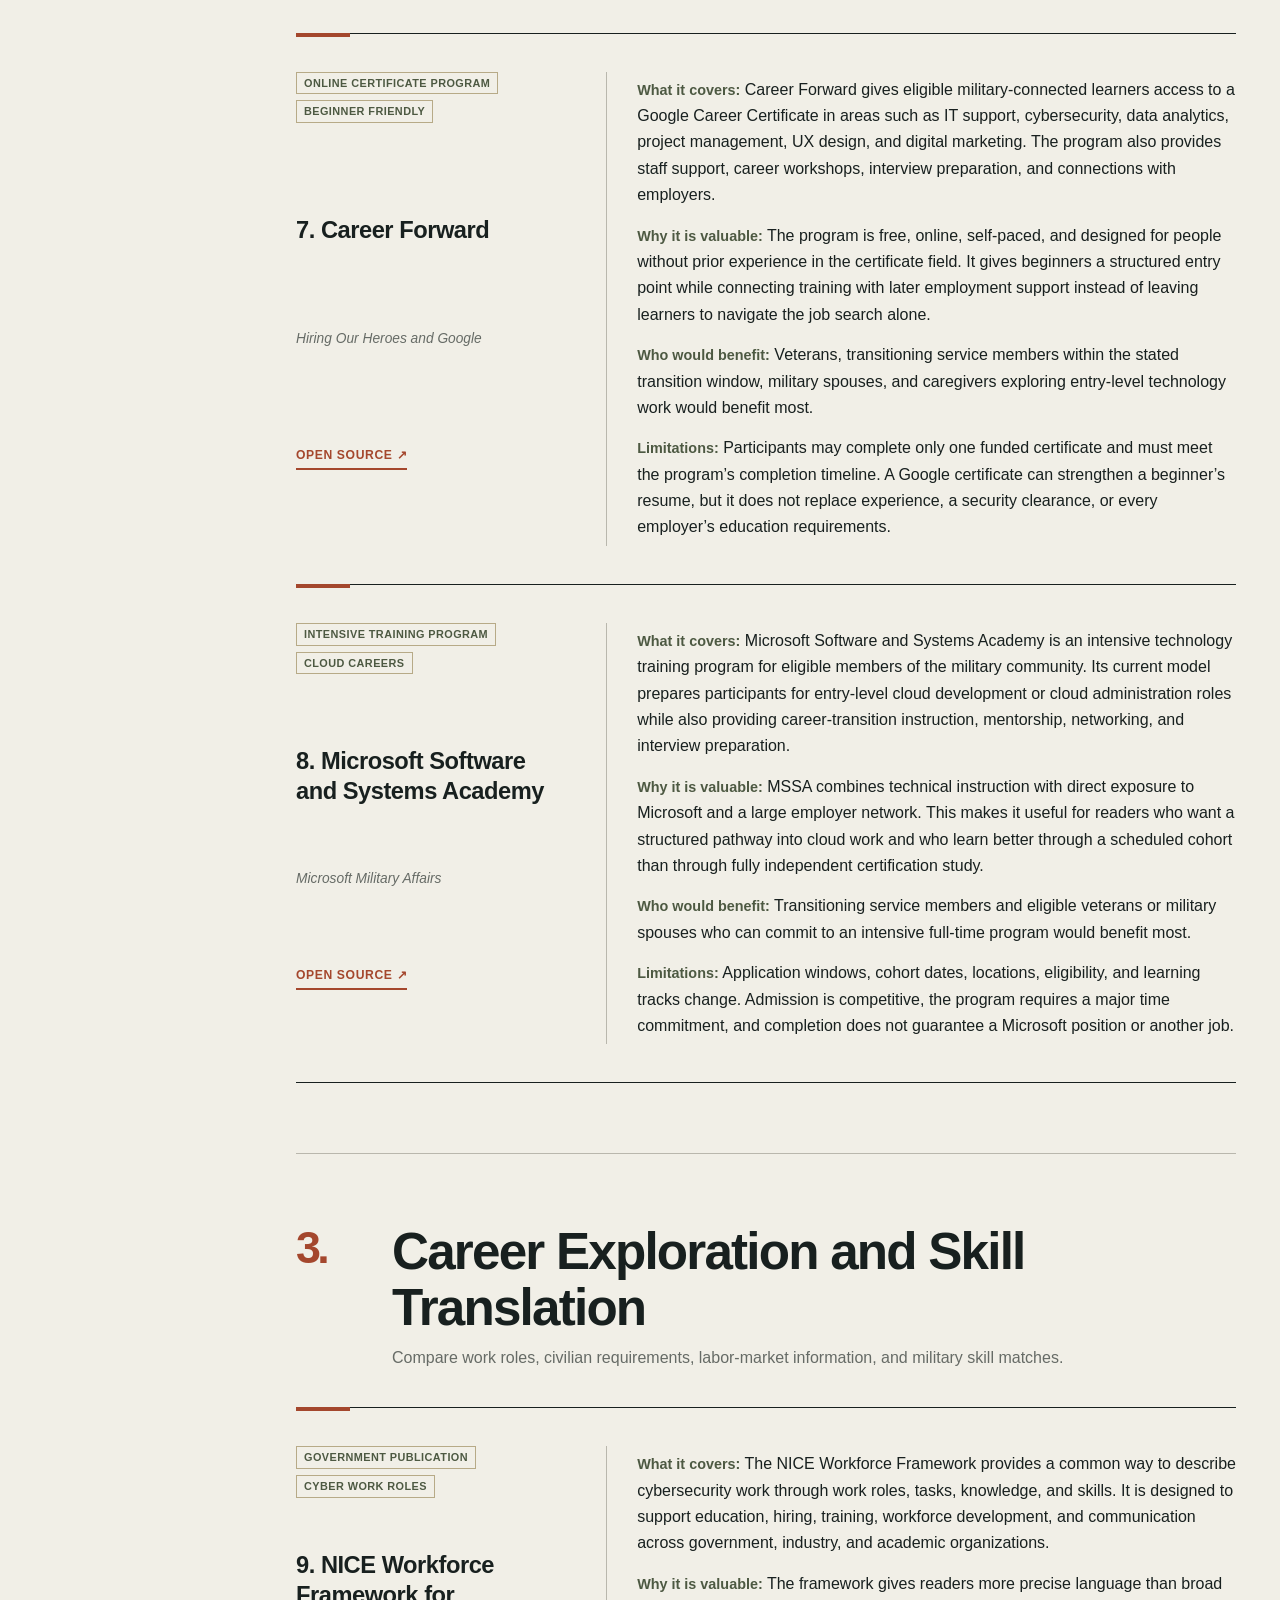
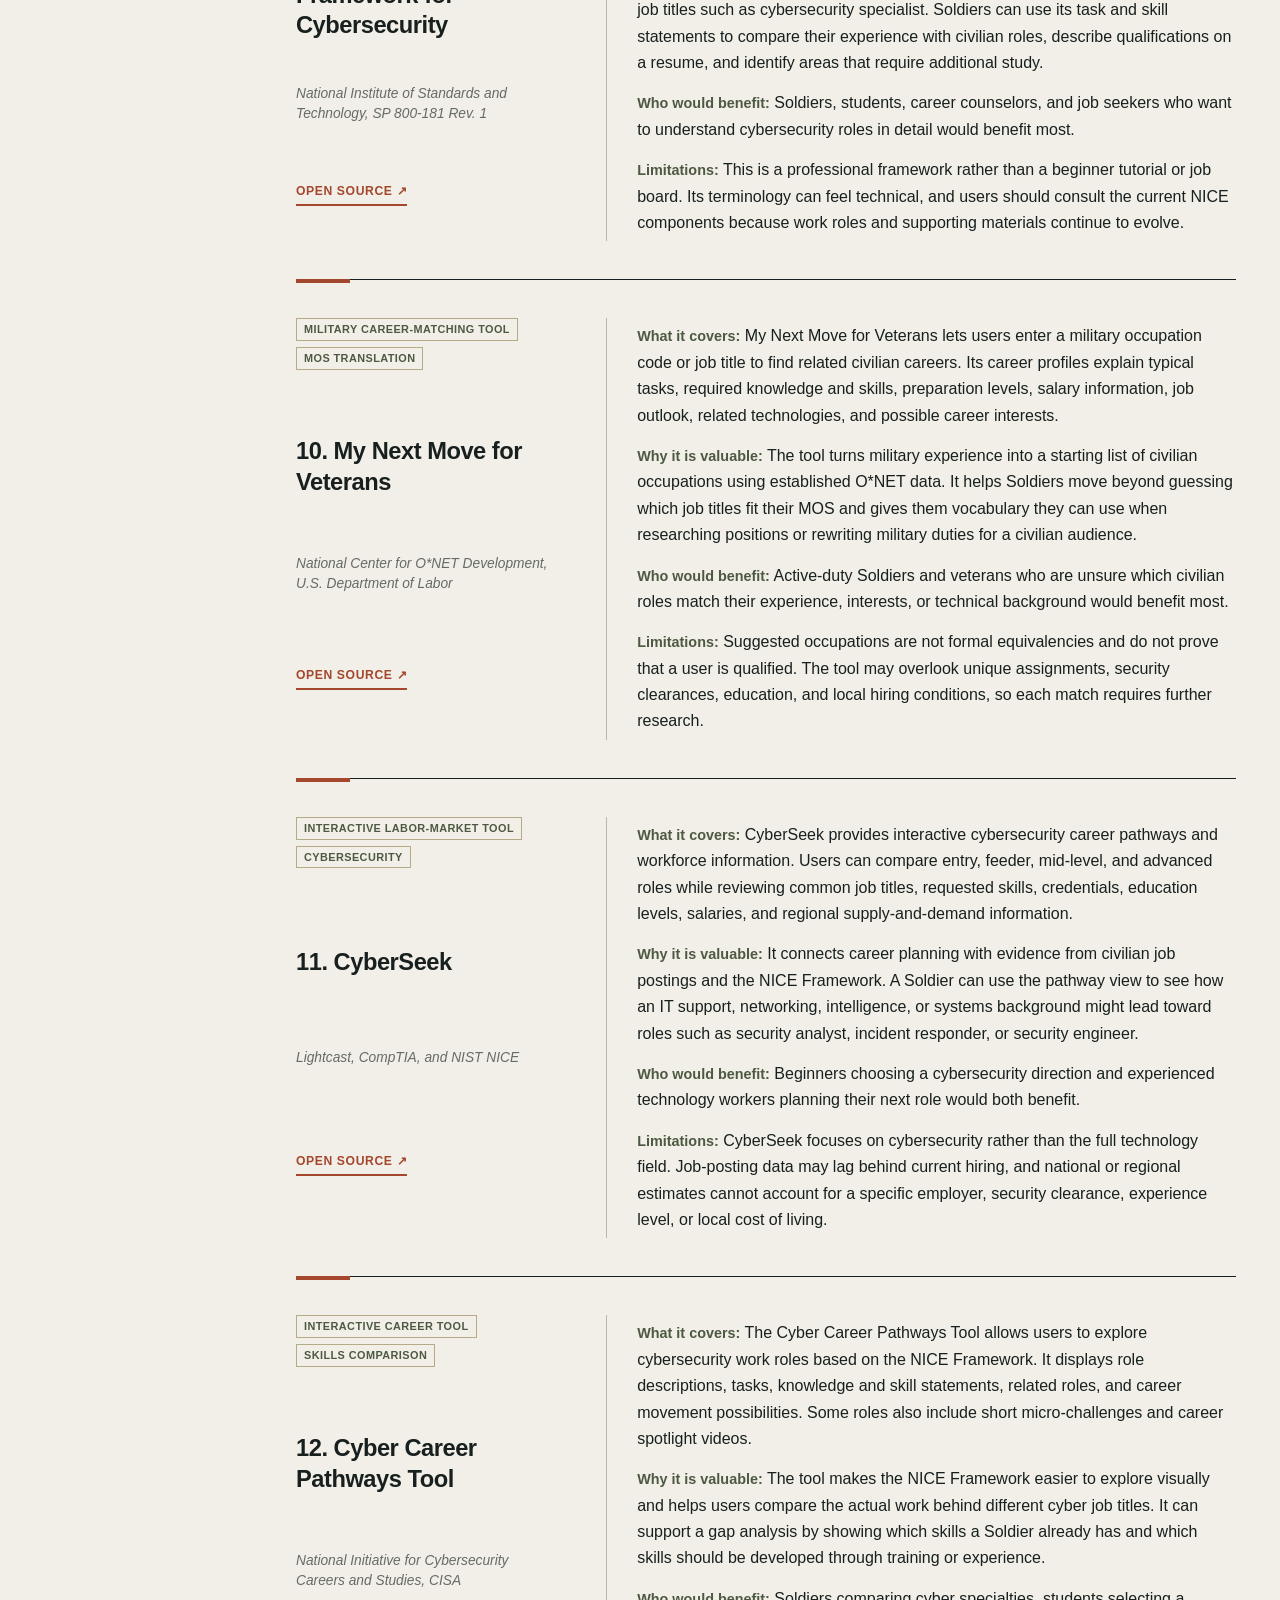
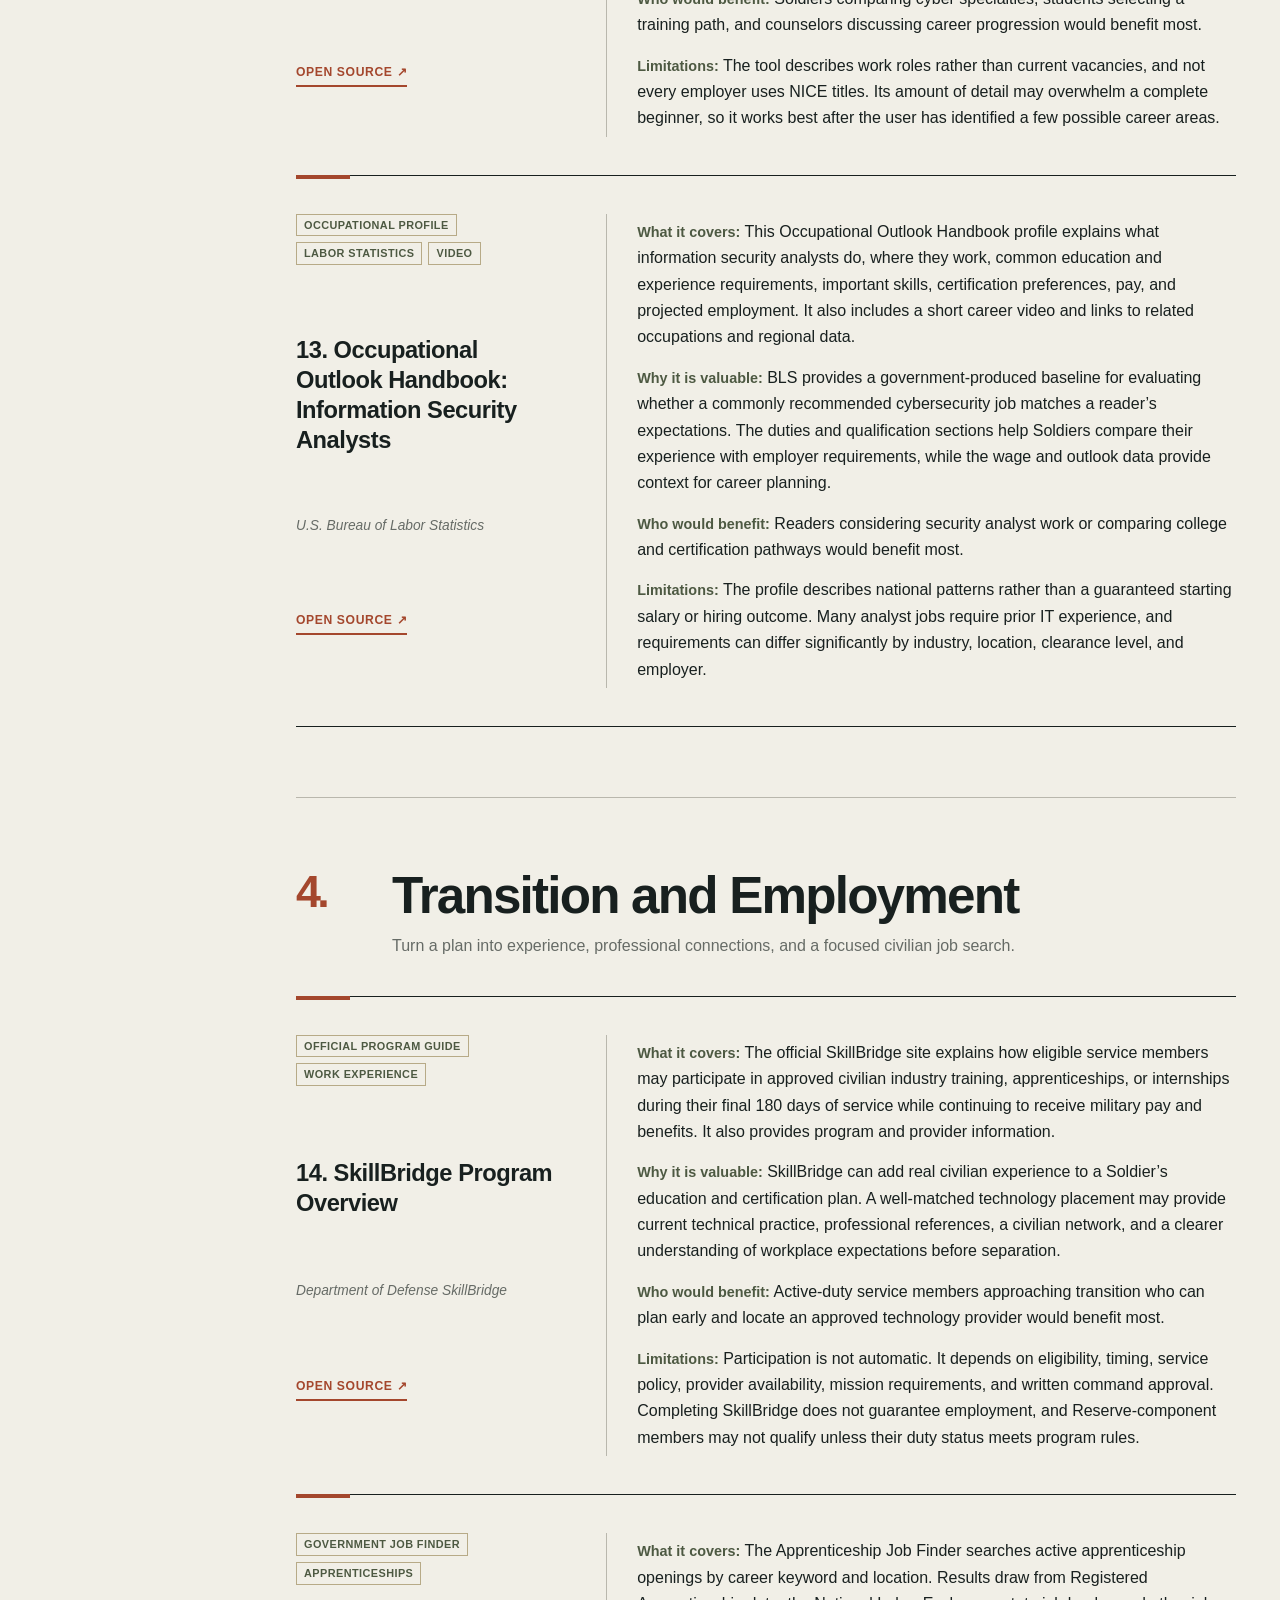
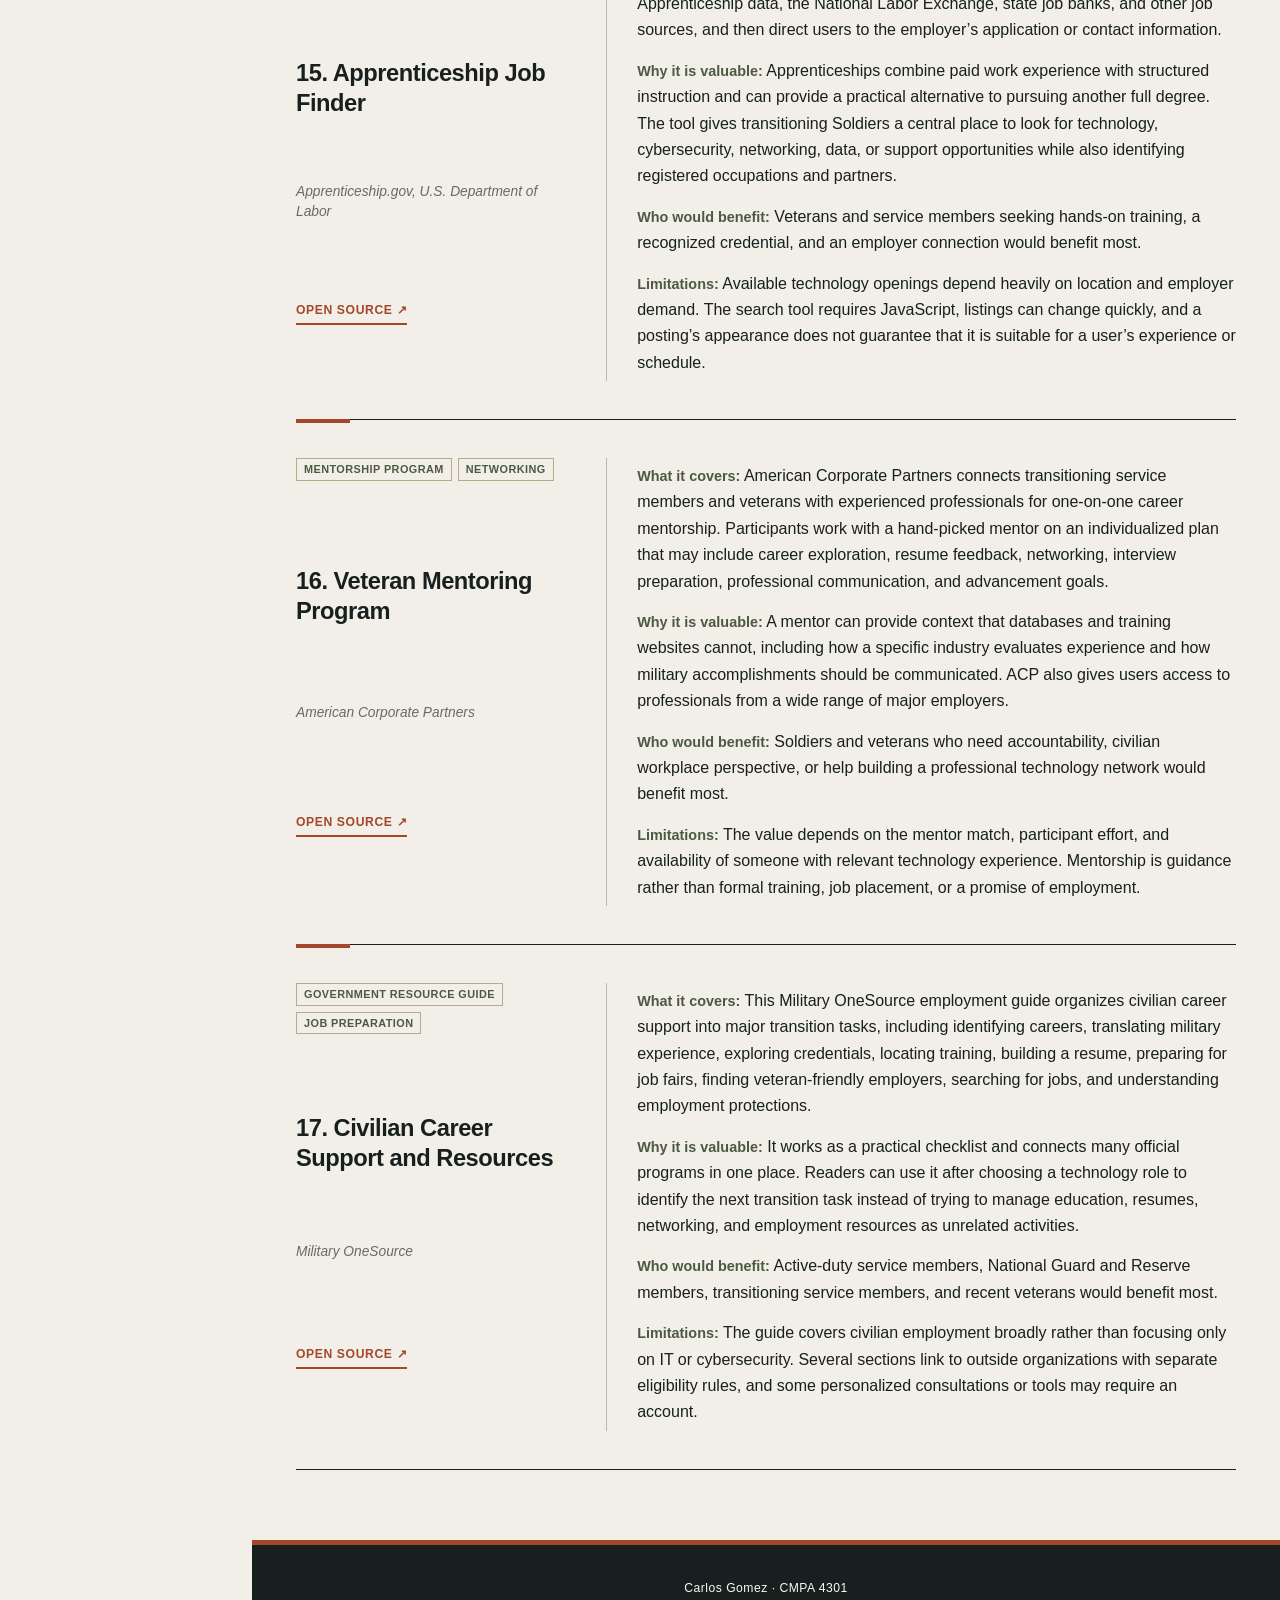
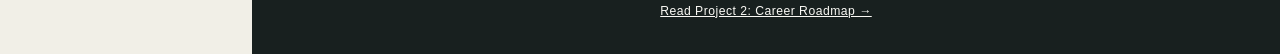
==== commit d34fd195: "Correct project numbering and improve descriptions" ====
--- a/index.html
+++ b/index.html
@@ -3,7 +3,7 @@
 <head>
   <meta charset="UTF-8">
   <meta name="viewport" content="width=device-width, initial-scale=1.0">
-  <meta name="description" content="A curated collection of education, certification, funding, and career-transition resources for Soldiers pursuing civilian IT and cybersecurity careers.">
+  <meta name="description" content="A curated collection of education, certification, funding, and career-transition resources for soldiers pursuing civilian IT and cybersecurity careers.">
   <title>Army Tech Career Guide | Carlos Gomez</title>
   <link rel="stylesheet" href="style.css">
 </head>
@@ -19,16 +19,14 @@
         <a href="#training">Training</a>
         <a href="#careers">Careers</a>
         <a href="#transition">Transition</a>
-        <a class="project-two-nav" href="career-roadmap.html">
-          Project 02: Career Roadmap
-        </a>
+        <a class="project-two-nav" href="career-roadmap.html">Project 2: Career Roadmap</a>
       </nav>
     </div>
   </header>
 
   <main id="top">
     <section class="title-block" aria-labelledby="page-title">
-      <p class="eyebrow">Project 01: Curated Collection</p>
+      <p class="eyebrow">Project 1: Curated Collection</p>
 
       <h1 id="page-title">
         Technology Education and Civilian Career Resources for Soldiers
@@ -46,7 +44,7 @@
       </div>
 
       <a class="roadmap-link" href="career-roadmap.html">
-        Continue to Project 02: Career Roadmap →
+        Continue to Project 2: Career Roadmap →
       </a>
     </section>
 
@@ -89,7 +87,9 @@
           role can compare Training and Credentials, then review Education and
           Funding. Soldiers nearing separation can use Transition and Employment
           to locate work experience, apprenticeships, mentorship, and job-search
-          support.
+          support. Eligibility rules and program details can change, so readers
+          should confirm current requirements with the organization before
+          applying or spending money.
         </p>
       </div>
     </section>
@@ -116,10 +116,7 @@
         <h3>1. Tuition Assistance Program for Service Members</h3>
         <p class="citation">MyArmyBenefits, U.S. Army</p>
 
-        <a class="source-link"
-           href="https://myarmybenefits.us.army.mil/Benefit-Library/Federal-Benefits/Tuition-Assistance-%28TA%29"
-           target="_blank"
-           rel="noopener">
+        <a class="source-link" href="https://myarmybenefits.us.army.mil/Benefit-Library/Federal-Benefits/Tuition-Assistance-%28TA%29" target="_blank" rel="noopener">
           Open source
         </a>
 
@@ -143,10 +140,7 @@
         <h3>2. ACE Military Guide: Find Credit for Military Learning</h3>
         <p class="citation">American Council on Education</p>
 
-        <a class="source-link"
-           href="https://militaryguide.acenet.edu/"
-           target="_blank"
-           rel="noopener">
+        <a class="source-link" href="https://militaryguide.acenet.edu/" target="_blank" rel="noopener">
           Open source
         </a>
 
@@ -170,10 +164,7 @@
         <h3>3. GI Bill Comparison Tool</h3>
         <p class="citation">U.S. Department of Veterans Affairs</p>
 
-        <a class="source-link"
-           href="https://www.va.gov/education/gi-bill-comparison-tool/"
-           target="_blank"
-           rel="noopener">
+        <a class="source-link" href="https://www.va.gov/education/gi-bill-comparison-tool/" target="_blank" rel="noopener">
           Open source
         </a>
 
@@ -197,10 +188,7 @@
         <h3>4. Tuition Assistance Top-Up</h3>
         <p class="citation">U.S. Department of Veterans Affairs</p>
 
-        <a class="source-link"
-           href="https://www.va.gov/education/about-gi-bill-benefits/how-to-use-benefits/tuition-assistance-top-up/"
-           target="_blank"
-           rel="noopener">
+        <a class="source-link" href="https://www.va.gov/education/about-gi-bill-benefits/how-to-use-benefits/tuition-assistance-top-up/" target="_blank" rel="noopener">
           Open source
         </a>
 
@@ -238,10 +226,7 @@
         <h3>5. Army COOL - Credentialing Opportunities On-Line</h3>
         <p class="citation">U.S. Army and Department of Defense</p>
 
-        <a class="source-link"
-           href="https://www.cool.osd.mil/army/index.html"
-           target="_blank"
-           rel="noopener">
+        <a class="source-link" href="https://www.cool.osd.mil/army/index.html" target="_blank" rel="noopener">
           Open source
         </a>
 
@@ -252,7 +237,7 @@
 
           <p><strong>Who would benefit:</strong> Soldiers deciding between certifications such as A+, Network+, Security+, cloud credentials, or other technical licenses would benefit most.</p>
 
-          <p><strong>Limitations:</strong> A credential’s appearance in COOL does not make it the best option for every career or guarantee funding. Eligibility, annual limits, and approved expenses can change, so users must verify current policy before purchasing anything.</p>
+          <p><strong>Limitations:</strong> A credential’s appearance in COOL does not make it the best option for every career or guarantee funding. Eligibility, annual limits, approved expenses, and officer participation rules can change, so users must verify the current policy before purchasing anything.</p>
         </div>
       </article>
 
@@ -263,15 +248,9 @@
         </div>
 
         <h3>6. Onward to Opportunity</h3>
-        <p class="citation">
-          D'Aniello Institute for Veterans and Military Families,
-          Syracuse University
-        </p>
-
-        <a class="source-link"
-           href="https://ivmf.syracuse.edu/programs/career-training/about-o2o/"
-           target="_blank"
-           rel="noopener">
+        <p class="citation">D'Aniello Institute for Veterans and Military Families, Syracuse University</p>
+
+        <a class="source-link" href="https://ivmf.syracuse.edu/programs/career-training/about-o2o/" target="_blank" rel="noopener">
           Open source
         </a>
 
@@ -295,10 +274,7 @@
         <h3>7. Career Forward</h3>
         <p class="citation">Hiring Our Heroes and Google</p>
 
-        <a class="source-link"
-           href="https://www.hiringourheroes.org/career-services/education-networking/career-forward/"
-           target="_blank"
-           rel="noopener">
+        <a class="source-link" href="https://www.hiringourheroes.org/career-services/education-networking/career-forward/" target="_blank" rel="noopener">
           Open source
         </a>
 
@@ -309,7 +285,7 @@
 
           <p><strong>Who would benefit:</strong> Veterans, transitioning service members within the stated transition window, military spouses, and caregivers exploring entry-level technology work would benefit most.</p>
 
-          <p><strong>Limitations:</strong> Participants may complete only one funded certificate and must meet the program’s completion timeline. A Google certificate can strengthen a beginner’s resume, but it does not replace experience or every employer’s education requirements.</p>
+          <p><strong>Limitations:</strong> Participants may complete only one funded certificate and must meet the program’s completion timeline. A Google certificate can strengthen a beginner’s resume, but it does not replace experience, a security clearance, or every employer’s education requirements.</p>
         </div>
       </article>
 
@@ -322,10 +298,7 @@
         <h3>8. Microsoft Software and Systems Academy</h3>
         <p class="citation">Microsoft Military Affairs</p>
 
-        <a class="source-link"
-           href="https://military.microsoft.com/"
-           target="_blank"
-           rel="noopener">
+        <a class="source-link" href="https://military.microsoft.com/" target="_blank" rel="noopener">
           Open source
         </a>
 
@@ -348,8 +321,8 @@
         <div>
           <h2>Career Exploration and Skill Translation</h2>
           <p>
-            Compare work roles, civilian requirements, labor-market
-            information, and military skill matches.
+            Compare work roles, civilian requirements, labor-market information,
+            and military skill matches.
           </p>
         </div>
       </div>
@@ -361,26 +334,20 @@
         </div>
 
         <h3>9. NICE Workforce Framework for Cybersecurity</h3>
-        <p class="citation">
-          National Institute of Standards and Technology,
-          SP 800-181 Rev. 1
-        </p>
-
-        <a class="source-link"
-           href="https://csrc.nist.gov/pubs/sp/800/181/r1/final"
-           target="_blank"
-           rel="noopener">
-          Open source
-        </a>
-
-        <div class="annotation">
-          <p><strong>What it covers:</strong> The NICE Workforce Framework provides a common way to describe cybersecurity work through work roles, tasks, knowledge, and skills. It supports education, hiring, training, workforce development, and communication across government, industry, and academic organizations.</p>
-
-          <p><strong>Why it is valuable:</strong> The framework gives readers more precise language than broad job titles such as cybersecurity specialist. Soldiers can use its task and skill statements to compare their experience with civilian roles, describe qualifications on a resume, and identify areas requiring additional study.</p>
+        <p class="citation">National Institute of Standards and Technology, SP 800-181 Rev. 1</p>
+
+        <a class="source-link" href="https://csrc.nist.gov/pubs/sp/800/181/r1/final" target="_blank" rel="noopener">
+          Open source
+        </a>
+
+        <div class="annotation">
+          <p><strong>What it covers:</strong> The NICE Workforce Framework provides a common way to describe cybersecurity work through work roles, tasks, knowledge, and skills. It is designed to support education, hiring, training, workforce development, and communication across government, industry, and academic organizations.</p>
+
+          <p><strong>Why it is valuable:</strong> The framework gives readers more precise language than broad job titles such as cybersecurity specialist. Soldiers can use its task and skill statements to compare their experience with civilian roles, describe qualifications on a resume, and identify areas that require additional study.</p>
 
           <p><strong>Who would benefit:</strong> Soldiers, students, career counselors, and job seekers who want to understand cybersecurity roles in detail would benefit most.</p>
 
-          <p><strong>Limitations:</strong> This is a professional framework rather than a beginner tutorial or job board. Its terminology can feel technical, and users should consult current NICE materials because supporting resources continue to evolve.</p>
+          <p><strong>Limitations:</strong> This is a professional framework rather than a beginner tutorial or job board. Its terminology can feel technical, and users should consult the current NICE components because work roles and supporting materials continue to evolve.</p>
         </div>
       </article>
 
@@ -391,20 +358,14 @@
         </div>
 
         <h3>10. My Next Move for Veterans</h3>
-        <p class="citation">
-          National Center for O*NET Development,
-          U.S. Department of Labor
-        </p>
-
-        <a class="source-link"
-           href="https://www.mynextmove.org/vets/"
-           target="_blank"
-           rel="noopener">
-          Open source
-        </a>
-
-        <div class="annotation">
-          <p><strong>What it covers:</strong> My Next Move for Veterans lets users enter a military occupation code or job title to find related civilian careers. Career profiles explain typical tasks, required knowledge and skills, preparation levels, salary information, job outlook, related technologies, and career interests.</p>
+        <p class="citation">National Center for O*NET Development, U.S. Department of Labor</p>
+
+        <a class="source-link" href="https://www.mynextmove.org/vets/" target="_blank" rel="noopener">
+          Open source
+        </a>
+
+        <div class="annotation">
+          <p><strong>What it covers:</strong> My Next Move for Veterans lets users enter a military occupation code or job title to find related civilian careers. Its career profiles explain typical tasks, required knowledge and skills, preparation levels, salary information, job outlook, related technologies, and possible career interests.</p>
 
           <p><strong>Why it is valuable:</strong> The tool turns military experience into a starting list of civilian occupations using established O*NET data. It helps Soldiers move beyond guessing which job titles fit their MOS and gives them vocabulary they can use when researching positions or rewriting military duties for a civilian audience.</p>
 
@@ -423,21 +384,18 @@
         <h3>11. CyberSeek</h3>
         <p class="citation">Lightcast, CompTIA, and NIST NICE</p>
 
-        <a class="source-link"
-           href="https://www.cyberseek.org/"
-           target="_blank"
-           rel="noopener">
+        <a class="source-link" href="https://www.cyberseek.org/" target="_blank" rel="noopener">
           Open source
         </a>
 
         <div class="annotation">
           <p><strong>What it covers:</strong> CyberSeek provides interactive cybersecurity career pathways and workforce information. Users can compare entry, feeder, mid-level, and advanced roles while reviewing common job titles, requested skills, credentials, education levels, salaries, and regional supply-and-demand information.</p>
 
-          <p><strong>Why it is valuable:</strong> It connects career planning with evidence from civilian job postings and the NICE Framework. A Soldier can use the pathway view to see how an IT support, networking, intelligence, or systems background might lead toward security roles.</p>
+          <p><strong>Why it is valuable:</strong> It connects career planning with evidence from civilian job postings and the NICE Framework. A Soldier can use the pathway view to see how an IT support, networking, intelligence, or systems background might lead toward roles such as security analyst, incident responder, or security engineer.</p>
 
           <p><strong>Who would benefit:</strong> Beginners choosing a cybersecurity direction and experienced technology workers planning their next role would both benefit.</p>
 
-          <p><strong>Limitations:</strong> CyberSeek focuses on cybersecurity rather than the full technology field. Job-posting data may lag behind current hiring, and regional estimates cannot account for a specific employer, clearance, experience level, or local cost of living.</p>
+          <p><strong>Limitations:</strong> CyberSeek focuses on cybersecurity rather than the full technology field. Job-posting data may lag behind current hiring, and national or regional estimates cannot account for a specific employer, security clearance, experience level, or local cost of living.</p>
         </div>
       </article>
 
@@ -448,25 +406,20 @@
         </div>
 
         <h3>12. Cyber Career Pathways Tool</h3>
-        <p class="citation">
-          National Initiative for Cybersecurity Careers and Studies, CISA
-        </p>
-
-        <a class="source-link"
-           href="https://niccs.cisa.gov/tools/cyber-career-pathways-tool"
-           target="_blank"
-           rel="noopener">
-          Open source
-        </a>
-
-        <div class="annotation">
-          <p><strong>What it covers:</strong> The Cyber Career Pathways Tool allows users to explore cybersecurity work roles based on the NICE Framework. It displays role descriptions, tasks, knowledge and skill statements, related roles, and career movement possibilities.</p>
+        <p class="citation">National Initiative for Cybersecurity Careers and Studies, CISA</p>
+
+        <a class="source-link" href="https://niccs.cisa.gov/tools/cyber-career-pathways-tool" target="_blank" rel="noopener">
+          Open source
+        </a>
+
+        <div class="annotation">
+          <p><strong>What it covers:</strong> The Cyber Career Pathways Tool allows users to explore cybersecurity work roles based on the NICE Framework. It displays role descriptions, tasks, knowledge and skill statements, related roles, and career movement possibilities. Some roles also include short micro-challenges and career spotlight videos.</p>
 
           <p><strong>Why it is valuable:</strong> The tool makes the NICE Framework easier to explore visually and helps users compare the actual work behind different cyber job titles. It can support a gap analysis by showing which skills a Soldier already has and which skills should be developed through training or experience.</p>
 
           <p><strong>Who would benefit:</strong> Soldiers comparing cyber specialties, students selecting a training path, and counselors discussing career progression would benefit most.</p>
 
-          <p><strong>Limitations:</strong> The tool describes work roles rather than current vacancies, and not every employer uses NICE titles. Its amount of detail may overwhelm a complete beginner, so it works best after the user identifies a few possible career areas.</p>
+          <p><strong>Limitations:</strong> The tool describes work roles rather than current vacancies, and not every employer uses NICE titles. Its amount of detail may overwhelm a complete beginner, so it works best after the user has identified a few possible career areas.</p>
         </div>
       </article>
 
@@ -480,10 +433,7 @@
         <h3>13. Occupational Outlook Handbook: Information Security Analysts</h3>
         <p class="citation">U.S. Bureau of Labor Statistics</p>
 
-        <a class="source-link"
-           href="https://www.bls.gov/ooh/computer-and-information-technology/information-security-analysts.htm"
-           target="_blank"
-           rel="noopener">
+        <a class="source-link" href="https://www.bls.gov/ooh/computer-and-information-technology/information-security-analysts.htm" target="_blank" rel="noopener">
           Open source
         </a>
 
@@ -494,7 +444,7 @@
 
           <p><strong>Who would benefit:</strong> Readers considering security analyst work or comparing college and certification pathways would benefit most.</p>
 
-          <p><strong>Limitations:</strong> The profile describes national patterns rather than a guaranteed starting salary or hiring outcome. Many analyst jobs require prior IT experience, and requirements can differ by industry, location, clearance level, and employer.</p>
+          <p><strong>Limitations:</strong> The profile describes national patterns rather than a guaranteed starting salary or hiring outcome. Many analyst jobs require prior IT experience, and requirements can differ significantly by industry, location, clearance level, and employer.</p>
         </div>
       </article>
     </section>
@@ -506,8 +456,8 @@
         <div>
           <h2>Transition and Employment</h2>
           <p>
-            Turn a plan into experience, professional connections, and a
-            focused civilian job search.
+            Turn a plan into experience, professional connections, and a focused
+            civilian job search.
           </p>
         </div>
       </div>
@@ -521,21 +471,18 @@
         <h3>14. SkillBridge Program Overview</h3>
         <p class="citation">Department of Defense SkillBridge</p>
 
-        <a class="source-link"
-           href="https://www.skillbridge.mil/"
-           target="_blank"
-           rel="noopener">
+        <a class="source-link" href="https://www.skillbridge.mil/" target="_blank" rel="noopener">
           Open source
         </a>
 
         <div class="annotation">
           <p><strong>What it covers:</strong> The official SkillBridge site explains how eligible service members may participate in approved civilian industry training, apprenticeships, or internships during their final 180 days of service while continuing to receive military pay and benefits. It also provides program and provider information.</p>
 
-          <p><strong>Why it is valuable:</strong> SkillBridge can add real civilian experience to a Soldier’s education and certification plan. A well-matched technology placement may provide technical practice, professional references, a civilian network, and a clearer understanding of workplace expectations before separation.</p>
+          <p><strong>Why it is valuable:</strong> SkillBridge can add real civilian experience to a Soldier’s education and certification plan. A well-matched technology placement may provide current technical practice, professional references, a civilian network, and a clearer understanding of workplace expectations before separation.</p>
 
           <p><strong>Who would benefit:</strong> Active-duty service members approaching transition who can plan early and locate an approved technology provider would benefit most.</p>
 
-          <p><strong>Limitations:</strong> Participation depends on eligibility, timing, service policy, provider availability, mission requirements, and written command approval. Completing SkillBridge does not guarantee employment, and Reserve members may not qualify unless their duty status meets program rules.</p>
+          <p><strong>Limitations:</strong> Participation is not automatic. It depends on eligibility, timing, service policy, provider availability, mission requirements, and written command approval. Completing SkillBridge does not guarantee employment, and Reserve-component members may not qualify unless their duty status meets program rules.</p>
         </div>
       </article>
 
@@ -546,25 +493,20 @@
         </div>
 
         <h3>15. Apprenticeship Job Finder</h3>
-        <p class="citation">
-          Apprenticeship.gov, U.S. Department of Labor
-        </p>
-
-        <a class="source-link"
-           href="https://www.apprenticeship.gov/apprenticeship-job-finder"
-           target="_blank"
-           rel="noopener">
-          Open source
-        </a>
-
-        <div class="annotation">
-          <p><strong>What it covers:</strong> The Apprenticeship Job Finder searches active apprenticeship openings by career keyword and location. Results draw from Registered Apprenticeship data, the National Labor Exchange, state job banks, and other job sources before directing users to the employer’s application or contact information.</p>
-
-          <p><strong>Why it is valuable:</strong> Apprenticeships combine paid work experience with structured instruction and can provide an alternative to pursuing another full degree. The tool gives Soldiers a central place to look for technology, cybersecurity, networking, data, or support opportunities.</p>
+        <p class="citation">Apprenticeship.gov, U.S. Department of Labor</p>
+
+        <a class="source-link" href="https://www.apprenticeship.gov/apprenticeship-job-finder" target="_blank" rel="noopener">
+          Open source
+        </a>
+
+        <div class="annotation">
+          <p><strong>What it covers:</strong> The Apprenticeship Job Finder searches active apprenticeship openings by career keyword and location. Results draw from Registered Apprenticeship data, the National Labor Exchange, state job banks, and other job sources, and then direct users to the employer’s application or contact information.</p>
+
+          <p><strong>Why it is valuable:</strong> Apprenticeships combine paid work experience with structured instruction and can provide a practical alternative to pursuing another full degree. The tool gives transitioning Soldiers a central place to look for technology, cybersecurity, networking, data, or support opportunities while also identifying registered occupations and partners.</p>
 
           <p><strong>Who would benefit:</strong> Veterans and service members seeking hands-on training, a recognized credential, and an employer connection would benefit most.</p>
 
-          <p><strong>Limitations:</strong> Available technology openings depend heavily on location and employer demand. Listings can change quickly, and a posting’s appearance does not guarantee that it fits a user’s experience or schedule.</p>
+          <p><strong>Limitations:</strong> Available technology openings depend heavily on location and employer demand. The search tool requires JavaScript, listings can change quickly, and a posting’s appearance does not guarantee that it is suitable for a user’s experience or schedule.</p>
         </div>
       </article>
 
@@ -577,17 +519,14 @@
         <h3>16. Veteran Mentoring Program</h3>
         <p class="citation">American Corporate Partners</p>
 
-        <a class="source-link"
-           href="https://www.acp-usa.org/"
-           target="_blank"
-           rel="noopener">
-          Open source
-        </a>
-
-        <div class="annotation">
-          <p><strong>What it covers:</strong> American Corporate Partners connects transitioning service members and veterans with experienced professionals for one-on-one career mentorship. Participants work with a hand-picked mentor on a plan that may include career exploration, resume feedback, networking, interview preparation, and advancement goals.</p>
-
-          <p><strong>Why it is valuable:</strong> A mentor can provide context that databases and training websites cannot, including how a specific industry evaluates experience and how military accomplishments should be communicated. ACP also gives users access to professionals from many major employers.</p>
+        <a class="source-link" href="https://www.acp-usa.org/" target="_blank" rel="noopener">
+          Open source
+        </a>
+
+        <div class="annotation">
+          <p><strong>What it covers:</strong> American Corporate Partners connects transitioning service members and veterans with experienced professionals for one-on-one career mentorship. Participants work with a hand-picked mentor on an individualized plan that may include career exploration, resume feedback, networking, interview preparation, professional communication, and advancement goals.</p>
+
+          <p><strong>Why it is valuable:</strong> A mentor can provide context that databases and training websites cannot, including how a specific industry evaluates experience and how military accomplishments should be communicated. ACP also gives users access to professionals from a wide range of major employers.</p>
 
           <p><strong>Who would benefit:</strong> Soldiers and veterans who need accountability, civilian workplace perspective, or help building a professional technology network would benefit most.</p>
 
@@ -604,21 +543,18 @@
         <h3>17. Civilian Career Support and Resources</h3>
         <p class="citation">Military OneSource</p>
 
-        <a class="source-link"
-           href="https://www.militaryonesource.mil/resources/millife-guides/employment/"
-           target="_blank"
-           rel="noopener">
-          Open source
-        </a>
-
-        <div class="annotation">
-          <p><strong>What it covers:</strong> This Military OneSource employment guide organizes civilian career support into major transition tasks, including identifying careers, translating military experience, exploring credentials, locating training, building a resume, preparing for job fairs, finding employers, searching for jobs, and understanding employment protections.</p>
-
-          <p><strong>Why it is valuable:</strong> It works as a practical checklist and connects many official programs in one place. Readers can use it after choosing a technology role to identify the next transition task instead of managing education, resumes, networking, and employment resources as unrelated activities.</p>
+        <a class="source-link" href="https://www.militaryonesource.mil/resources/millife-guides/employment/" target="_blank" rel="noopener">
+          Open source
+        </a>
+
+        <div class="annotation">
+          <p><strong>What it covers:</strong> This Military OneSource employment guide organizes civilian career support into major transition tasks, including identifying careers, translating military experience, exploring credentials, locating training, building a resume, preparing for job fairs, finding veteran-friendly employers, searching for jobs, and understanding employment protections.</p>
+
+          <p><strong>Why it is valuable:</strong> It works as a practical checklist and connects many official programs in one place. Readers can use it after choosing a technology role to identify the next transition task instead of trying to manage education, resumes, networking, and employment resources as unrelated activities.</p>
 
           <p><strong>Who would benefit:</strong> Active-duty service members, National Guard and Reserve members, transitioning service members, and recent veterans would benefit most.</p>
 
-          <p><strong>Limitations:</strong> The guide covers civilian employment broadly rather than focusing only on IT or cybersecurity. Several sections link to outside organizations with separate eligibility rules.</p>
+          <p><strong>Limitations:</strong> The guide covers civilian employment broadly rather than focusing only on IT or cybersecurity. Several sections link to outside organizations with separate eligibility rules, and some personalized consultations or tools may require an account.</p>
         </div>
       </article>
     </section>
@@ -626,11 +562,7 @@
 
   <footer>
     <p>Carlos Gomez · CMPA 4301</p>
-    <p>
-      <a href="career-roadmap.html">
-        Read Project 02: Career Roadmap →
-      </a>
-    </p>
+    <p><a href="career-roadmap.html">Read Project 2: Career Roadmap →</a></p>
   </footer>
 </body>
 </html>
--- a/style.css
+++ b/style.css
@@ -34,7 +34,7 @@
   color: inherit;
 }
 
-/* LEFT RAIL */
+/* LEFT SIDEBAR */
 
 .site-header {
   position: fixed;
@@ -52,7 +52,6 @@
   left: 31px;
   bottom: 34px;
   color: var(--ink-light);
-  font-family: var(--font-main);
   font-size: 0.76rem;
   font-weight: 700;
   letter-spacing: 0.14em;
@@ -69,7 +68,6 @@
   padding: 0 0 24px;
   color: var(--ink);
   border-bottom: 3px solid var(--ink);
-  font-family: var(--font-main);
   font-size: 1.5rem;
   font-weight: 700;
   line-height: 1.15;
@@ -86,7 +84,6 @@
   padding: 13px 4px;
   color: var(--ink-light);
   border-bottom: 1px solid rgba(24, 32, 31, 0.28);
-  font-family: var(--font-main);
   font-size: 0.77rem;
   font-weight: 700;
   letter-spacing: 0.06em;
@@ -104,6 +101,25 @@
   padding-left: 10px;
   color: var(--ink);
   background: rgba(255, 255, 255, 0.24);
+}
+
+nav .project-two-nav {
+  margin-top: 18px;
+  padding: 12px 10px;
+  color: var(--paper-light);
+  background: var(--ink);
+  border: 1px solid var(--ink);
+}
+
+nav .project-two-nav::before {
+  content: "";
+}
+
+nav .project-two-nav:hover,
+nav .project-two-nav:focus-visible {
+  padding-left: 10px;
+  color: white;
+  background: var(--rust);
 }
 
 /* PAGE FRAME */
@@ -134,7 +150,6 @@
   padding: 0 0 7px;
   color: var(--rust);
   border-bottom: 2px solid var(--rust);
-  font-family: var(--font-main);
   font-size: 0.78rem;
   font-weight: 700;
   letter-spacing: 0.12em;
@@ -152,7 +167,6 @@
   max-width: 900px;
   margin: 0;
   color: var(--ink);
-  font-family: var(--font-main);
   font-size: clamp(2.8rem, 6vw, 5.3rem);
   font-weight: 700;
   letter-spacing: -0.05em;
@@ -165,9 +179,25 @@
   padding-left: 18px;
   color: var(--ink-light);
   border-left: 5px solid var(--rust);
-  font-family: var(--font-main);
   font-size: 1.18rem;
   line-height: 1.5;
+}
+
+.roadmap-link {
+  align-self: flex-start;
+  margin-top: 22px;
+  padding: 13px 18px;
+  color: var(--paper-light);
+  background: var(--ink);
+  font-size: 0.82rem;
+  font-weight: 700;
+  letter-spacing: 0.03em;
+  text-decoration: none;
+}
+
+.roadmap-link:hover,
+.roadmap-link:focus-visible {
+  background: var(--rust);
 }
 
 .collection-facts {
@@ -183,7 +213,6 @@
   align-items: center;
   color: var(--ink-light);
   background: var(--paper-light);
-  font-family: var(--font-main);
   font-size: 0.76rem;
   letter-spacing: 0.04em;
   text-transform: uppercase;
@@ -212,7 +241,6 @@
 h2 {
   margin: 0;
   color: var(--ink);
-  font-family: var(--font-main);
   font-size: clamp(2rem, 4vw, 3.2rem);
   font-weight: 700;
   letter-spacing: -0.035em;
@@ -222,8 +250,7 @@
 /* INTRODUCTION */
 
 section.introduction.section-block {
-  display: block !important;
-  grid-template-columns: none !important;
+  display: block;
 }
 
 .section-heading.introduction-heading {
@@ -232,18 +259,11 @@
   margin-bottom: 28px;
 }
 
-.introduction > h2 {
+.intro-copy {
   display: block;
   width: 100%;
-  margin-bottom: 28px;
-}
-
-.intro-copy {
-  display: block !important;
-  grid-column: auto !important;
-  width: 100% !important;
-  max-width: none !important;
-  margin: 0 !important;
+  max-width: none;
+  margin: 0;
   padding: 30px 34px;
   background: var(--paper-light);
   border-top: 4px solid var(--rust);
@@ -273,7 +293,6 @@
 .section-number {
   margin: 1px 0 0;
   color: var(--rust);
-  font-family: var(--font-main);
   font-size: 2.8rem;
   font-weight: 700;
   letter-spacing: -0.08em;
@@ -326,11 +345,6 @@
   background: var(--rust);
 }
 
-.source-card:nth-of-type(even) {
-  background: transparent;
-  box-shadow: none;
-}
-
 .source-tags {
   grid-area: tags;
   display: flex;
@@ -343,7 +357,6 @@
   color: var(--olive);
   background: transparent;
   border: 1px solid var(--khaki-dark);
-  font-family: var(--font-main);
   font-size: 0.68rem;
   font-weight: 700;
   letter-spacing: 0.04em;
@@ -355,7 +368,6 @@
   grid-area: title;
   margin: 17px 0 8px;
   color: var(--ink);
-  font-family: var(--font-main);
   font-size: 1.48rem;
   font-weight: 600;
   letter-spacing: -0.02em;
@@ -378,7 +390,6 @@
   color: var(--rust);
   background: transparent;
   border-bottom: 2px solid var(--rust);
-  font-family: var(--font-main);
   font-size: 0.76rem;
   font-weight: 700;
   letter-spacing: 0.05em;
@@ -393,7 +404,6 @@
 .source-link:hover,
 .source-link:focus-visible {
   color: var(--ink);
-  background: transparent;
   border-bottom-color: var(--ink);
 }
 
@@ -413,7 +423,6 @@
 
 .annotation strong {
   color: var(--olive);
-  font-family: var(--font-main);
   font-size: 0.9rem;
 }
 
@@ -425,13 +434,16 @@
   background: var(--ink);
   border-top: 5px solid var(--rust);
   text-align: center;
-  font-family: var(--font-main);
   font-size: 0.76rem;
   letter-spacing: 0.04em;
 }
 
 footer p {
   margin: 3px 0;
+}
+
+footer a {
+  color: var(--paper-light);
 }
 
 /* TABLET */
@@ -487,14 +499,23 @@
     padding-left: 7px;
   }
 
+  nav .project-two-nav {
+    margin-top: 0;
+    padding: 5px 9px;
+  }
+
+  nav .project-two-nav:hover,
+  nav .project-two-nav:focus-visible {
+    padding-left: 9px;
+  }
+
   main,
   footer {
     margin-left: 0;
   }
 
   .title-block,
-  .section-block,
-  section.introduction.section-block {
+  .section-block {
     width: min(100% - 48px, 1080px);
   }
 
@@ -594,8 +615,7 @@
   }
 
   .title-block,
-  .section-block,
-  section.introduction.section-block {
+  .section-block {
     width: 100%;
   }
 
